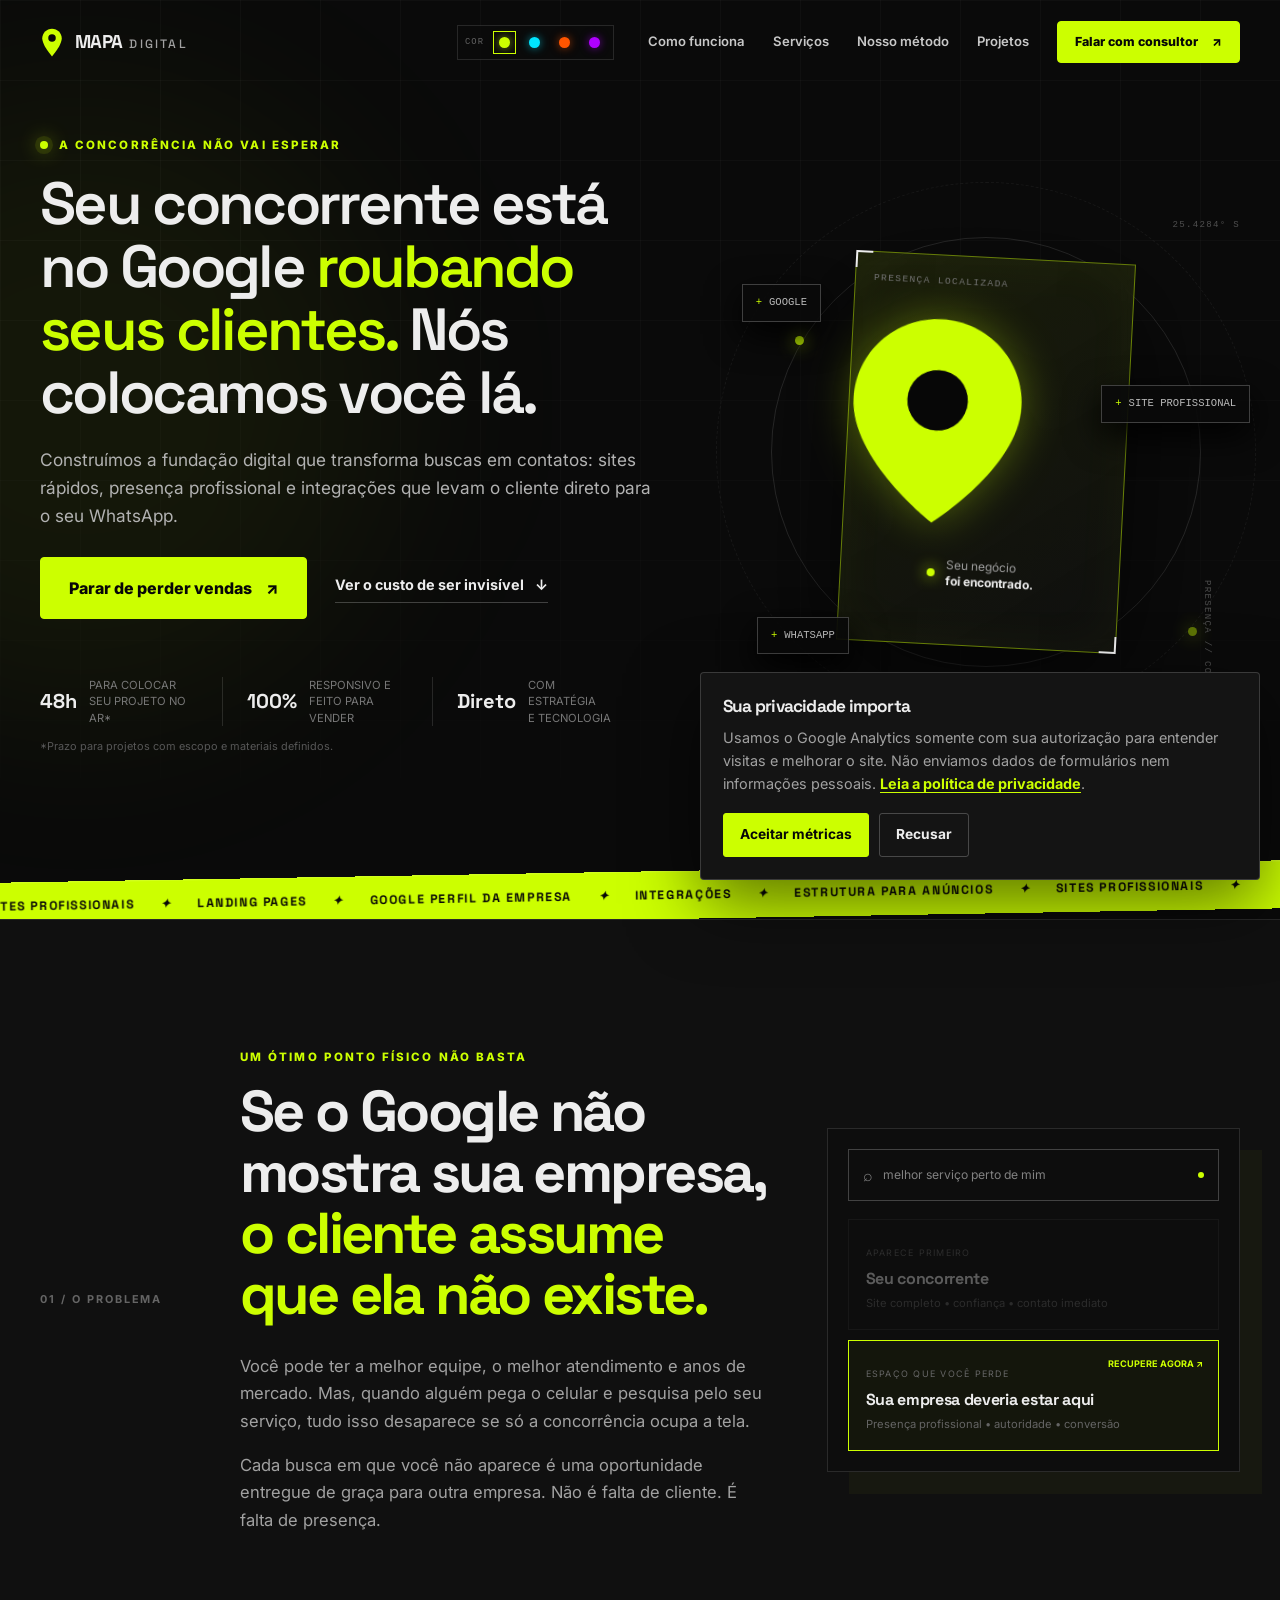
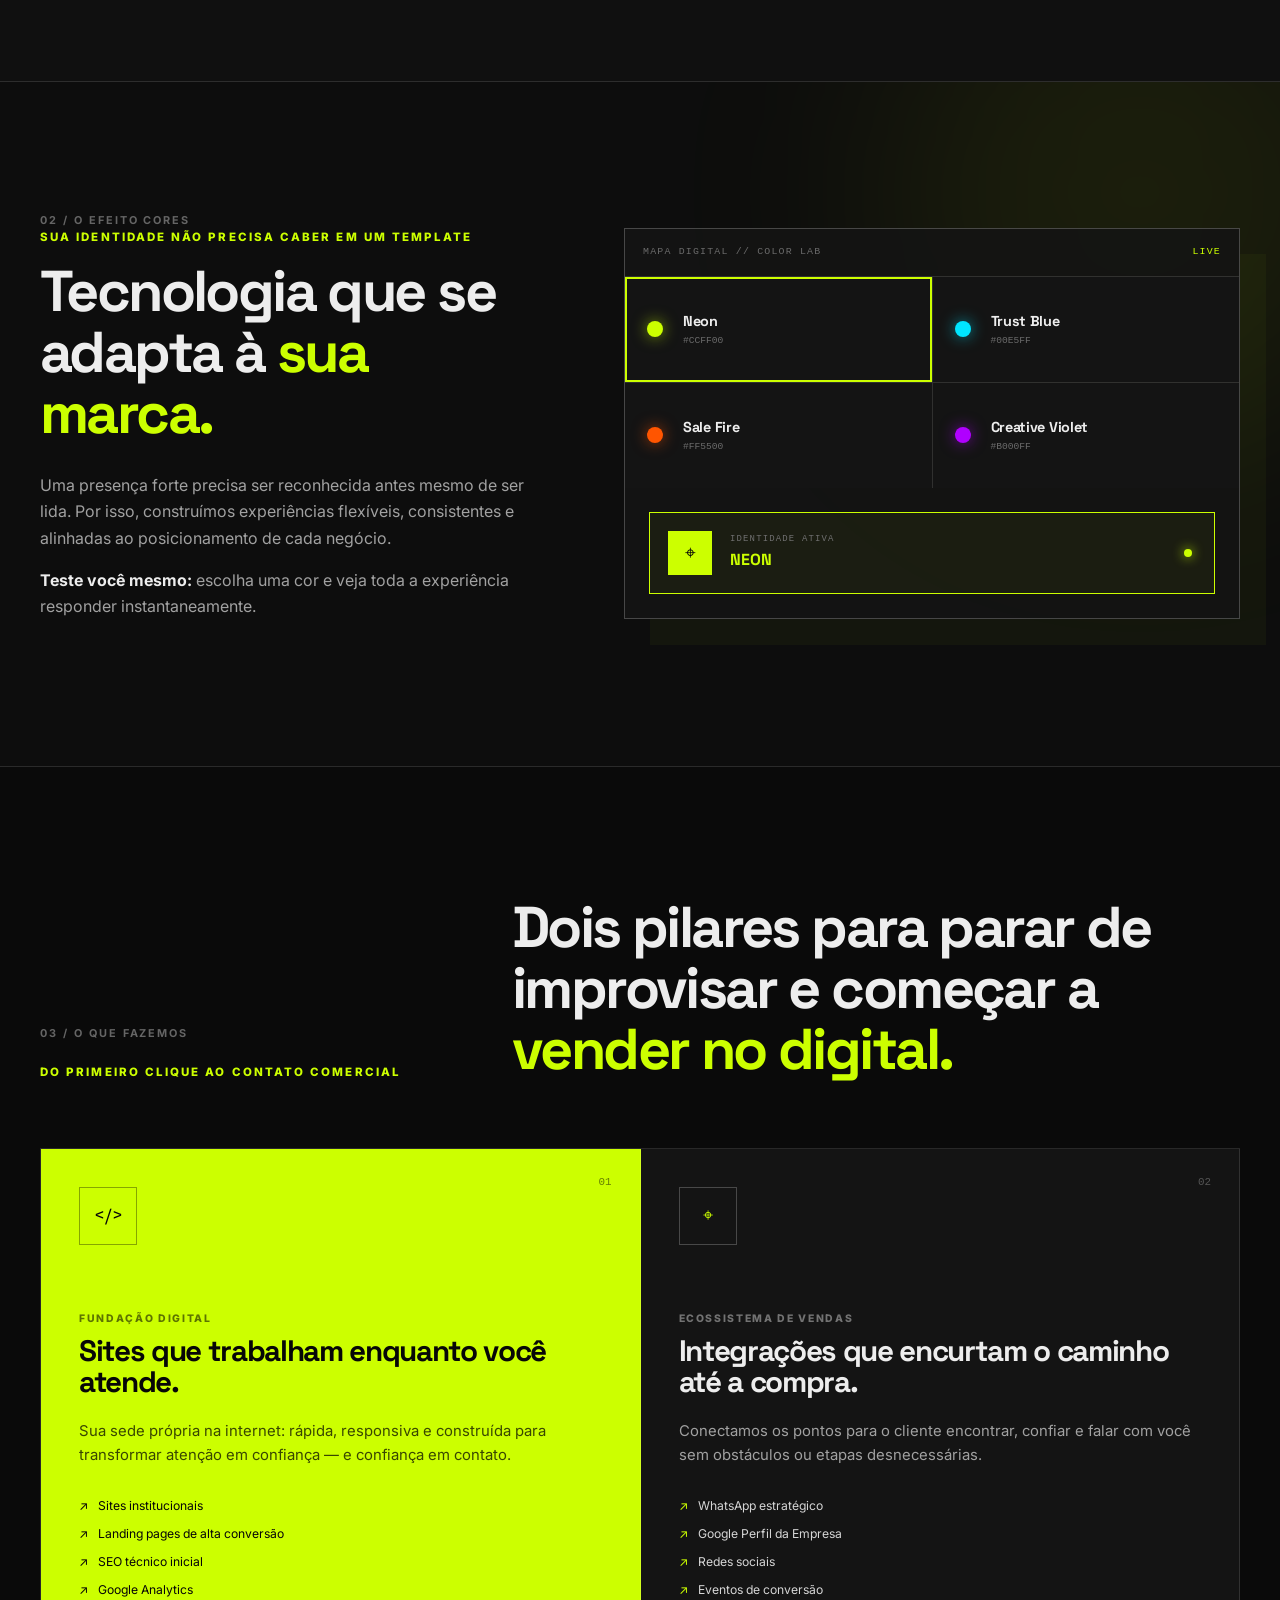
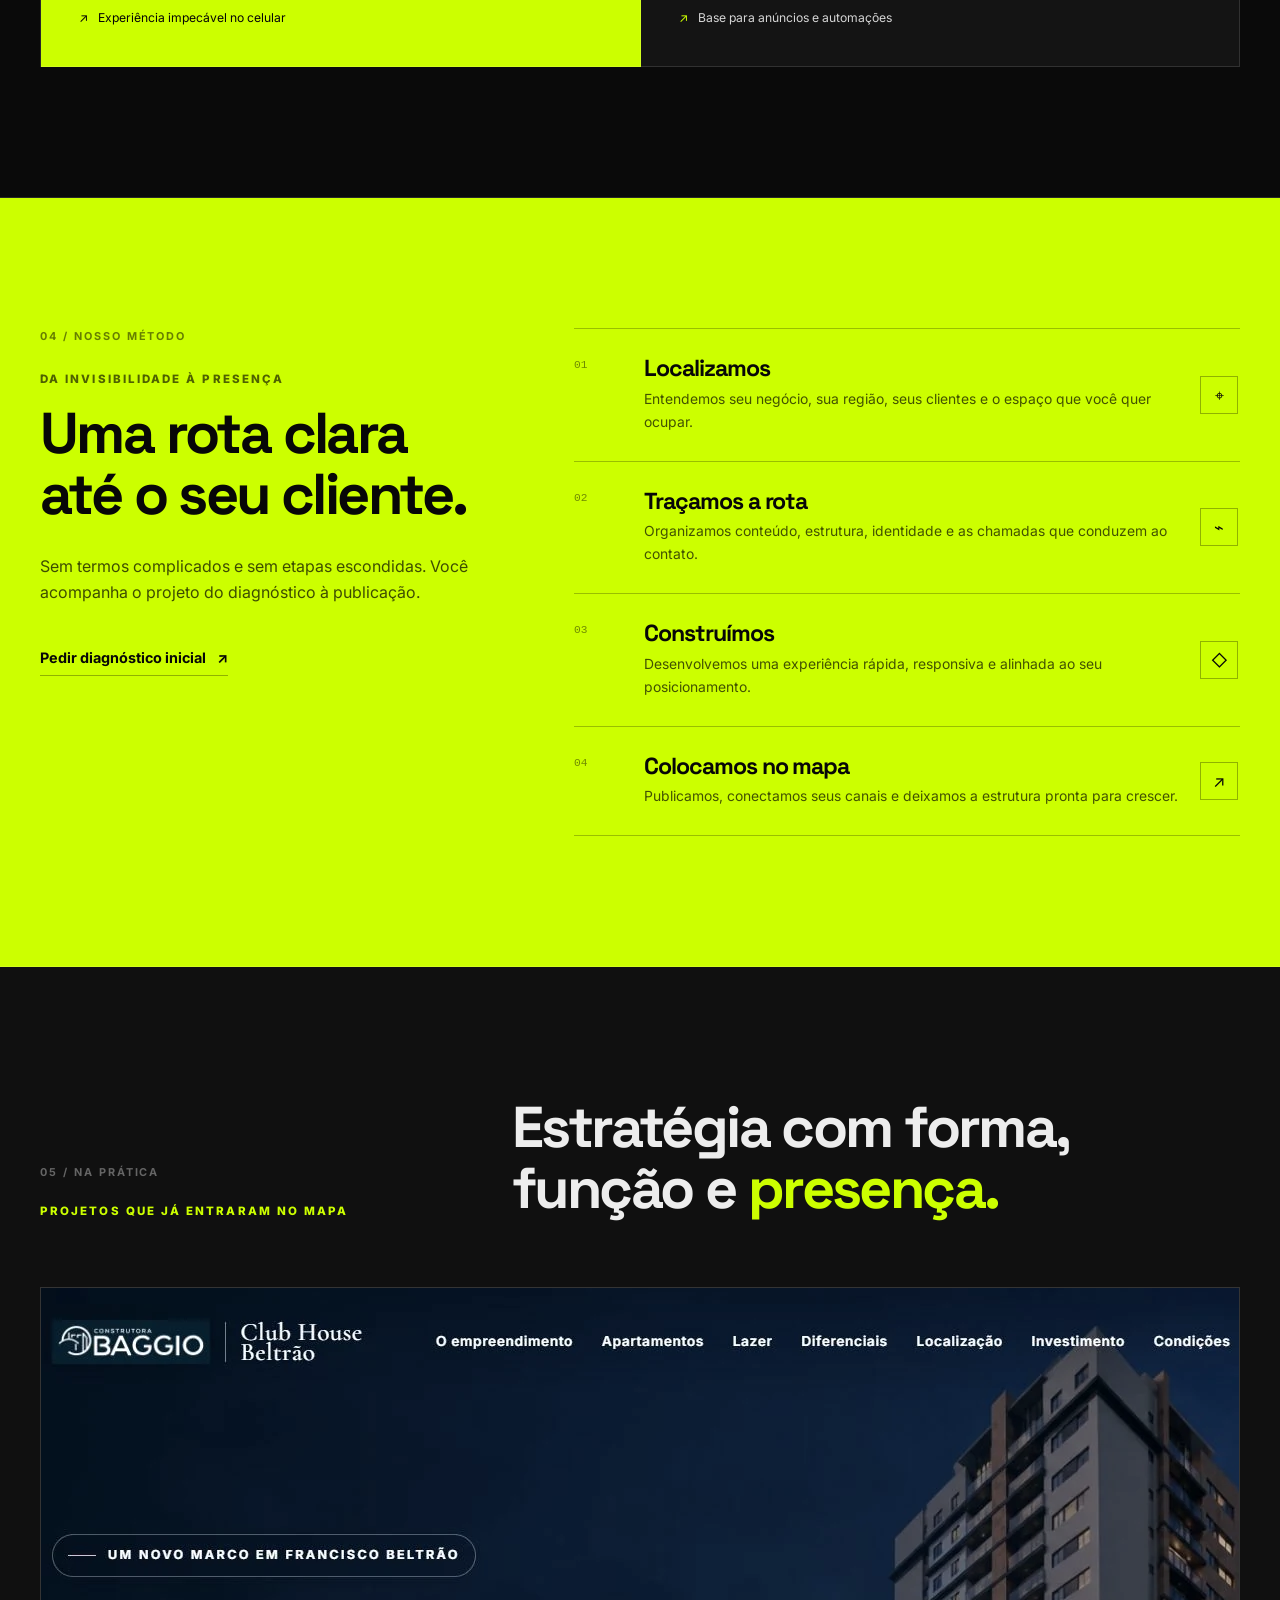
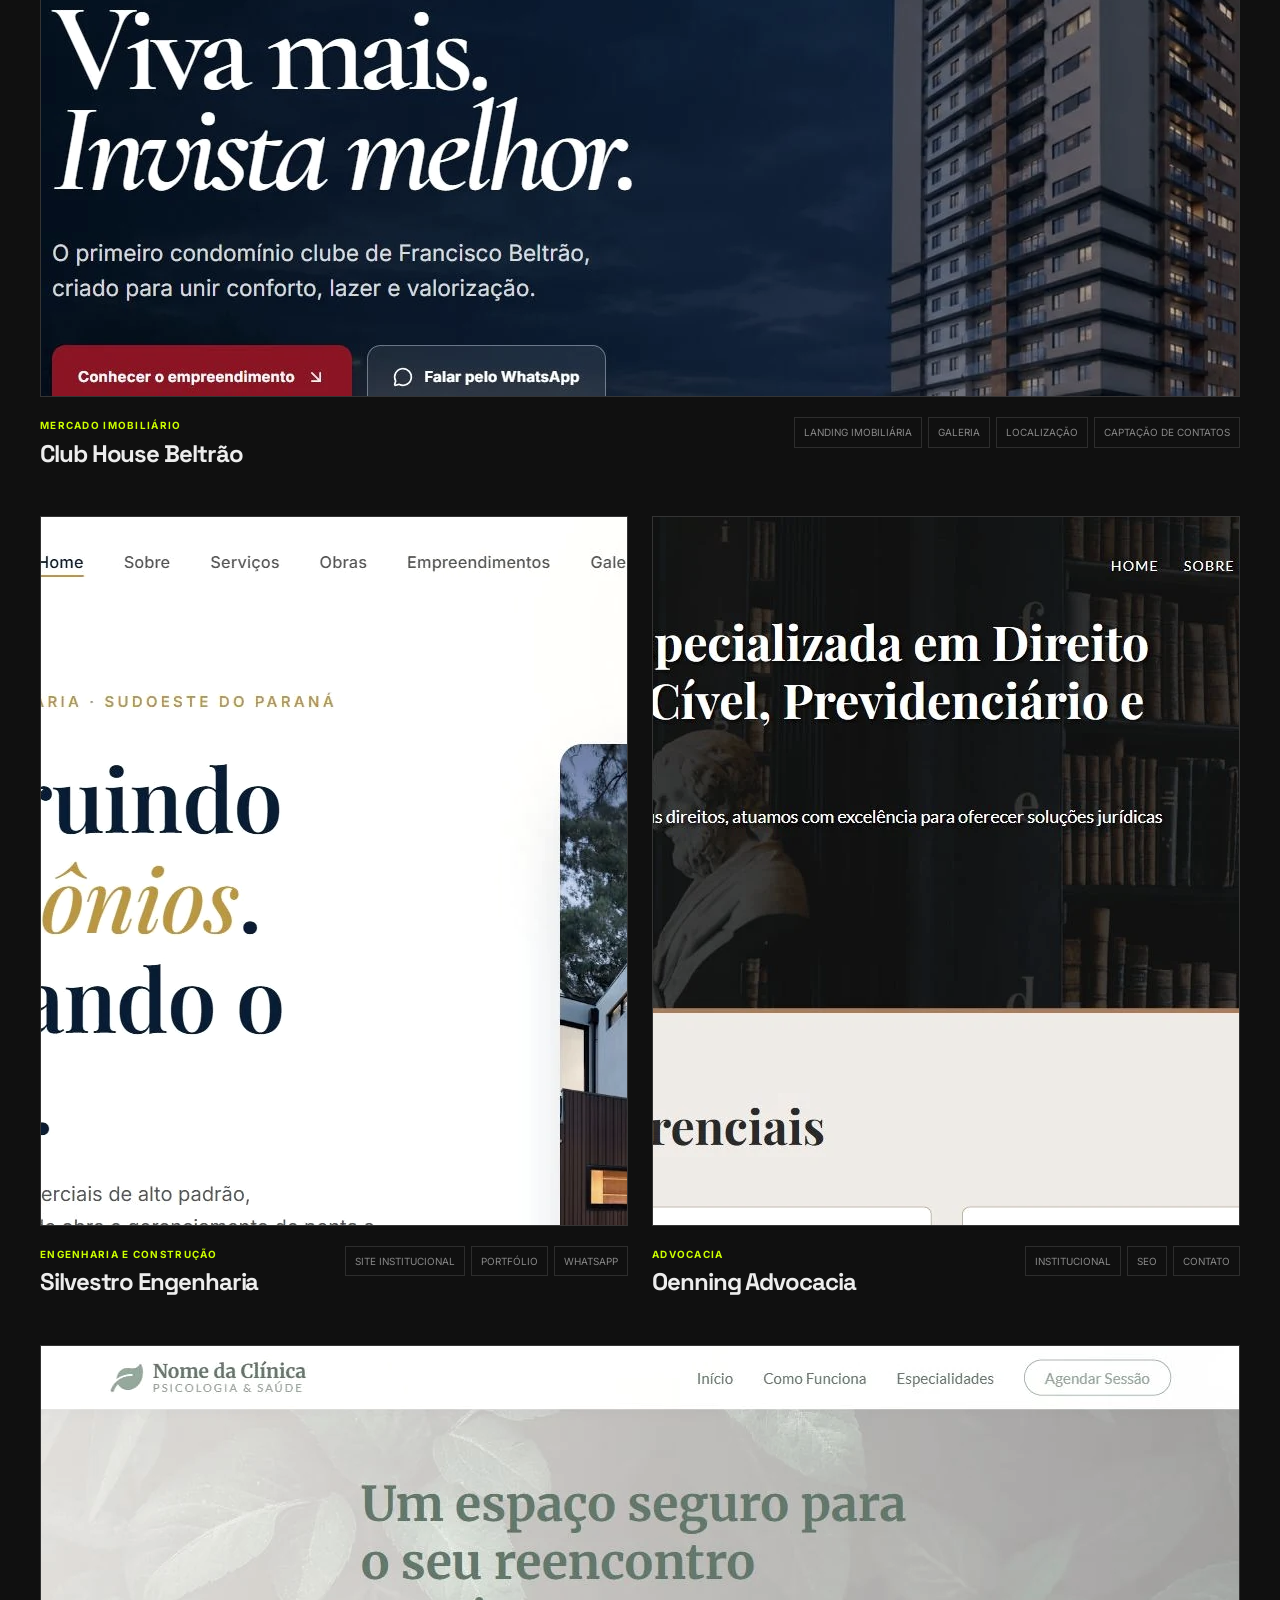
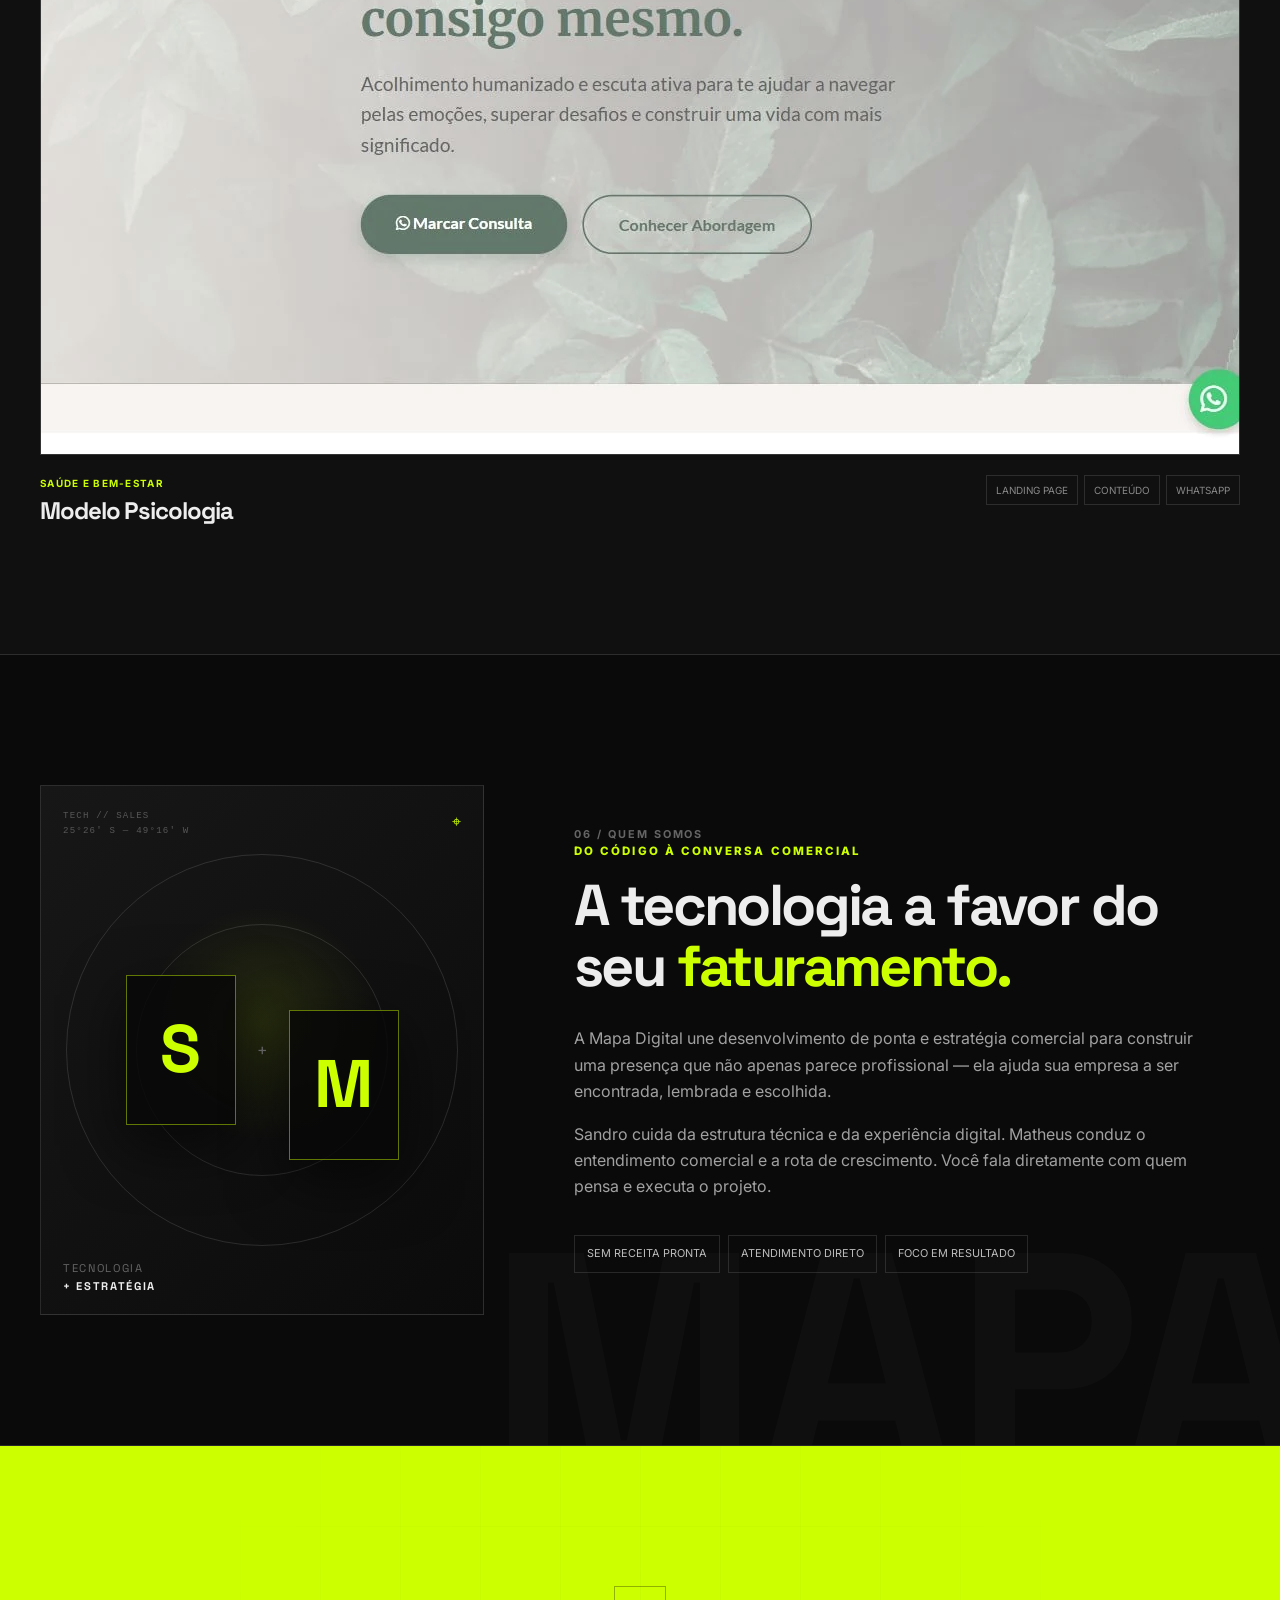
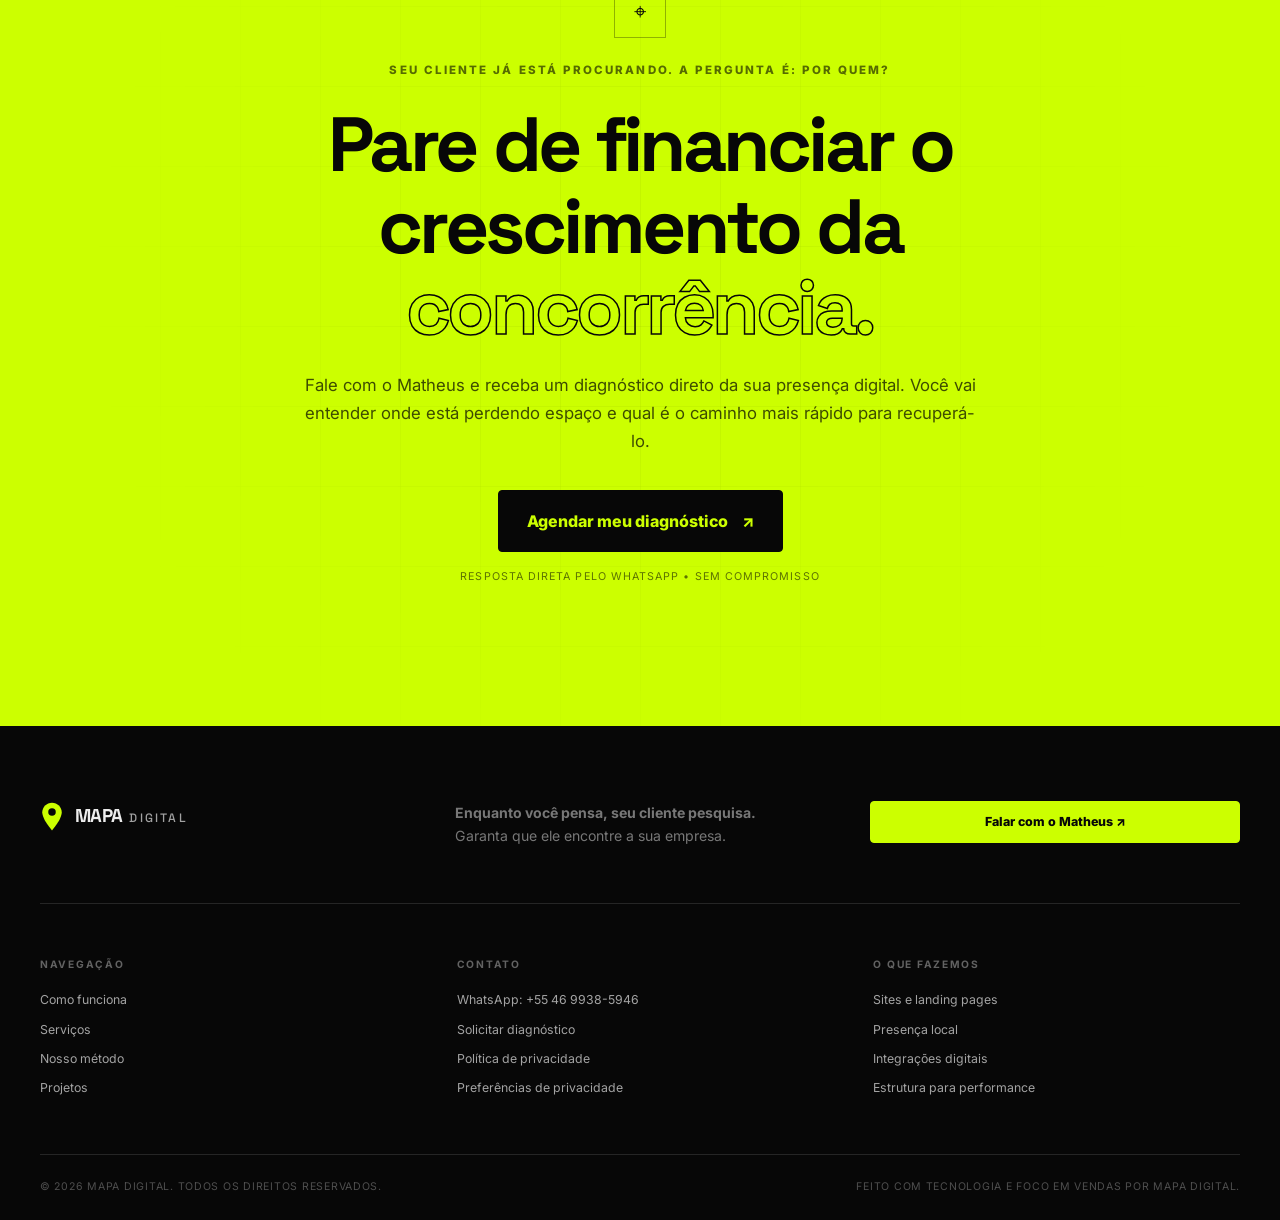
==== index.html @ 1e948af4 "Reforça conversão e adiciona quatro temas" ====
<!doctype html>
<html lang="pt-BR">
<head>
  <meta charset="utf-8">
  <meta name="viewport" content="width=device-width, initial-scale=1">
  <title>Mapa Digital | Seu negócio encontrado, lembrado e escolhido</title>
  <meta name="description" content="A Mapa Digital cria sites, landing pages e estruturas digitais para negócios locais serem encontrados, transmitirem confiança e venderem todos os dias.">
  <meta name="author" content="Mapa Digital">
  <meta name="theme-color" content="#0a0a0a">
  <meta name="robots" content="index, follow">
  <link rel="canonical" href="https://dev-sandro.github.io/landing-page-vendas/">

  <meta property="og:type" content="website">
  <meta property="og:locale" content="pt_BR">
  <meta property="og:site_name" content="Mapa Digital">
  <meta property="og:title" content="Mapa Digital | Colocamos o seu negócio no mapa">
  <meta property="og:description" content="Presença digital profissional para sua empresa ser encontrada e vender todos os dias.">
  <meta property="og:url" content="https://dev-sandro.github.io/landing-page-vendas/">
  <meta property="og:image" content="https://dev-sandro.github.io/landing-page-vendas/assets/images/og-mapa-digital.png">
  <meta property="og:image:width" content="1200">
  <meta property="og:image:height" content="630">
  <meta property="og:image:alt" content="Mapa Digital — seu negócio encontrado, lembrado e escolhido">
  <meta name="twitter:card" content="summary_large_image">
  <meta name="twitter:title" content="Mapa Digital | Colocamos o seu negócio no mapa">
  <meta name="twitter:description" content="Sites, presença digital e estruturas prontas para crescer.">
  <meta name="twitter:image" content="https://dev-sandro.github.io/landing-page-vendas/assets/images/og-mapa-digital.png">

  <link rel="icon" href="assets/images/mapa-digital-pin.svg" type="image/svg+xml">
  <link rel="manifest" href="site.webmanifest">
  <link rel="preconnect" href="https://fonts.googleapis.com">
  <link rel="preconnect" href="https://fonts.gstatic.com" crossorigin>
  <link href="https://fonts.googleapis.com/css2?family=Inter:wght@400;500;600;700&family=Space+Grotesk:wght@500;600;700&display=swap" rel="stylesheet">
  <link rel="stylesheet" href="style.css">

  <script type="application/ld+json">
  {
    "@context": "https://schema.org",
    "@type": "ProfessionalService",
    "@id": "https://dev-sandro.github.io/landing-page-vendas/#service",
    "name": "Mapa Digital",
    "description": "Sites, landing pages e presença digital para negócios locais.",
    "url": "https://dev-sandro.github.io/landing-page-vendas/",
    "telephone": "+55 46 9938-5946",
    "areaServed": { "@type": "Country", "name": "Brasil" },
    "serviceType": [
      "Criação de sites e landing pages",
      "Presença digital para negócios locais",
      "Integração com WhatsApp e Google Perfil da Empresa",
      "Estrutura para anúncios e automações"
    ]
  }
  </script>
</head>
<body>
  <a class="skip-link" href="#conteudo">Pular para o conteúdo</a>

  <header class="site-header" data-header>
    <div class="container header-inner">
      <a class="brand" href="#inicio" aria-label="Mapa Digital, início">
        <svg class="brand-pin" viewBox="0 0 32 40" aria-hidden="true">
          <path d="M16 1.5C8.82 1.5 3 7.24 3 14.34 3 23.9 16 38.5 16 38.5S29 23.9 29 14.34C29 7.24 23.18 1.5 16 1.5Z"/>
          <circle cx="16" cy="14" r="5"/>
        </svg>
        <span class="brand-word"><strong>MAPA</strong><span>DIGITAL</span></span>
      </a>

      <div class="theme-switcher" role="group" aria-label="Escolha a cor do site">
        <button type="button" class="theme-choice theme-choice-neon" data-theme-choice="neon" aria-label="Usar tema Neon" aria-pressed="true"><span></span></button>
        <button type="button" class="theme-choice theme-choice-blue" data-theme-choice="blue" aria-label="Usar tema Trust Blue" aria-pressed="false"><span></span></button>
        <button type="button" class="theme-choice theme-choice-fire" data-theme-choice="fire" aria-label="Usar tema Sale Fire" aria-pressed="false"><span></span></button>
        <button type="button" class="theme-choice theme-choice-violet" data-theme-choice="violet" aria-label="Usar tema Creative Violet" aria-pressed="false"><span></span></button>
      </div>

      <button class="menu-toggle" type="button" aria-expanded="false" aria-controls="menu-principal" aria-label="Abrir menu" data-menu-toggle>
        <span></span><span></span><span></span>
      </button>

      <nav class="main-nav" id="menu-principal" aria-label="Navegação principal" data-menu>
        <a href="#como-funciona">Como funciona</a>
        <a href="#servicos">Serviços</a>
        <a href="#metodo">Nosso método</a>
        <a href="#projetos">Projetos</a>
        <a class="button button-small" href="https://wa.me/554699385946?text=Ol%C3%A1%2C%20Matheus%21%20Quero%20entender%20como%20colocar%20minha%20empresa%20no%20Mapa%20Digital." target="_blank" rel="noopener noreferrer">Falar com consultor <span aria-hidden="true">↗</span></a>
      </nav>
    </div>
  </header>

  <main id="conteudo">
    <section class="hero" id="inicio">
      <div class="hero-grid-lines" aria-hidden="true"></div>
      <div class="container hero-inner">
        <div class="hero-copy reveal is-visible">
          <p class="eyebrow"><span class="live-dot" aria-hidden="true"></span> A concorrência não vai esperar</p>
          <h1>Seu concorrente está no Google <em>roubando seus clientes.</em> Nós colocamos você lá.</h1>
          <p class="hero-lead">Construímos a fundação digital que transforma buscas em contatos: sites rápidos, presença profissional e integrações que levam o cliente direto para o seu WhatsApp.</p>
          <div class="hero-actions">
            <a class="button button-large" href="https://wa.me/554699385946?text=Ol%C3%A1%2C%20Matheus%21%20Estou%20perdendo%20espa%C3%A7o%20no%20digital%20e%20quero%20agendar%20um%20diagn%C3%B3stico%20da%20minha%20empresa." target="_blank" rel="noopener noreferrer">Parar de perder vendas <span aria-hidden="true">↗</span></a>
            <a class="text-link" href="#como-funciona">Ver o custo de ser invisível <span aria-hidden="true">↓</span></a>
          </div>
          <ul class="hero-proof" aria-label="Diferenciais da Mapa Digital">
            <li><strong>48h</strong><span>para colocar<br>seu projeto no ar*</span></li>
            <li><strong>100%</strong><span>responsivo e<br>feito para vender</span></li>
            <li><strong>Direto</strong><span>com estratégia<br>e tecnologia</span></li>
          </ul>
          <p class="hero-disclaimer">*Prazo para projetos com escopo e materiais definidos.</p>
        </div>

        <div class="hero-visual reveal is-visible" aria-label="Representação da presença digital de uma empresa">
          <div class="map-orbit map-orbit-one" aria-hidden="true"></div>
          <div class="map-orbit map-orbit-two" aria-hidden="true"></div>
          <div class="map-pin-card">
            <span class="card-kicker">Presença localizada</span>
            <svg viewBox="0 0 180 220" aria-hidden="true">
              <path d="M90 6C42.5 6 4 44 4 90.9 4 154 90 214 90 214s86-60 86-123.1C176 44 137.5 6 90 6Z"/>
              <circle cx="90" cy="89" r="31"/>
            </svg>
            <div class="pin-status"><i aria-hidden="true"></i><span>Seu negócio<br><strong>foi encontrado.</strong></span></div>
          </div>
          <span class="floating-label label-google">Google</span>
          <span class="floating-label label-site">Site profissional</span>
          <span class="floating-label label-whatsapp">WhatsApp</span>
          <span class="coordinate coordinate-top">25.4284° S</span>
          <span class="coordinate coordinate-bottom">PRESENÇA // CONVERSÃO</span>
        </div>
      </div>
      <div class="hero-marquee" aria-label="Serviços oferecidos">
        <div><span>Sites profissionais</span><i>✦</i><span>Landing pages</span><i>✦</i><span>Google Perfil da Empresa</span><i>✦</i><span>Integrações</span><i>✦</i><span>Estrutura para anúncios</span><i>✦</i><span>Sites profissionais</span><i>✦</i></div>
      </div>
    </section>

    <section class="section problem" id="como-funciona">
      <div class="container problem-grid">
        <div class="section-number reveal">01 / O PROBLEMA</div>
        <div class="problem-copy reveal">
          <p class="section-kicker">Um ótimo ponto físico não basta</p>
          <h2>Se o Google não mostra sua empresa, <em>o cliente assume que ela não existe.</em></h2>
          <p>Você pode ter a melhor equipe, o melhor atendimento e anos de mercado. Mas, quando alguém pega o celular e pesquisa pelo seu serviço, tudo isso desaparece se só a concorrência ocupa a tela.</p>
          <p>Cada busca em que você não aparece é uma oportunidade entregue de graça para outra empresa. Não é falta de cliente. É falta de presença.</p>
        </div>
        <div class="search-demo reveal" aria-label="Exemplo de busca local">
          <div class="search-bar"><span aria-hidden="true">⌕</span><p>melhor serviço perto de mim</p><i aria-hidden="true"></i></div>
          <div class="search-results">
            <article class="result-muted"><span>APARECE PRIMEIRO</span><h3>Seu concorrente</h3><p>Site completo • confiança • contato imediato</p></article>
            <article class="result-focus"><span>ESPAÇO QUE VOCÊ PERDE</span><h3>Sua empresa deveria estar aqui</h3><p>Presença profissional • autoridade • conversão</p><b>Recupere agora ↗</b></article>
          </div>
        </div>
      </div>
    </section>

    <section class="section theme-proof" id="cores">
      <div class="container theme-proof-grid">
        <div class="theme-proof-copy reveal">
          <span class="section-number">02 / O EFEITO CORES</span>
          <p class="section-kicker">Sua identidade não precisa caber em um template</p>
          <h2>Tecnologia que se adapta à <em>sua marca.</em></h2>
          <p>Uma presença forte precisa ser reconhecida antes mesmo de ser lida. Por isso, construímos experiências flexíveis, consistentes e alinhadas ao posicionamento de cada negócio.</p>
          <p><strong>Teste você mesmo:</strong> escolha uma cor e veja toda a experiência responder instantaneamente.</p>
        </div>
        <div class="theme-lab reveal">
          <div class="theme-lab-head"><span>MAPA DIGITAL // COLOR LAB</span><i>LIVE</i></div>
          <div class="theme-lab-switcher" role="group" aria-label="Teste as cores da Mapa Digital">
            <button type="button" class="theme-lab-choice theme-choice-neon" data-theme-choice="neon" aria-pressed="true"><span></span><strong>Neon</strong><small>#CCFF00</small></button>
            <button type="button" class="theme-lab-choice theme-choice-blue" data-theme-choice="blue" aria-pressed="false"><span></span><strong>Trust Blue</strong><small>#00E5FF</small></button>
            <button type="button" class="theme-lab-choice theme-choice-fire" data-theme-choice="fire" aria-pressed="false"><span></span><strong>Sale Fire</strong><small>#FF5500</small></button>
            <button type="button" class="theme-lab-choice theme-choice-violet" data-theme-choice="violet" aria-pressed="false"><span></span><strong>Creative Violet</strong><small>#B000FF</small></button>
          </div>
          <div class="theme-lab-result"><span aria-hidden="true">⌖</span><div><small>IDENTIDADE ATIVA</small><strong data-theme-name>NEON</strong></div><i aria-hidden="true"></i></div>
        </div>
      </div>
    </section>

    <section class="section services" id="servicos">
      <div class="container">
        <header class="section-heading reveal">
          <div><span class="section-number">03 / O QUE FAZEMOS</span><p class="section-kicker">Do primeiro clique ao contato comercial</p></div>
          <h2>Dois pilares para parar de improvisar e começar a <em>vender no digital.</em></h2>
        </header>

        <div class="service-grid">
          <article class="service-card service-featured reveal">
            <span class="service-index">01</span>
            <div class="service-icon" aria-hidden="true">&lt;/&gt;</div>
            <p class="service-label">Fundação digital</p>
            <h3>Sites que trabalham enquanto você atende.</h3>
            <p>Sua sede própria na internet: rápida, responsiva e construída para transformar atenção em confiança — e confiança em contato.</p>
            <ul><li>Sites institucionais</li><li>Landing pages de alta conversão</li><li>SEO técnico inicial</li><li>Google Analytics</li><li>Experiência impecável no celular</li></ul>
          </article>

          <article class="service-card reveal">
            <span class="service-index">02</span>
            <div class="service-icon" aria-hidden="true">⌖</div>
            <p class="service-label">Ecossistema de vendas</p>
            <h3>Integrações que encurtam o caminho até a compra.</h3>
            <p>Conectamos os pontos para o cliente encontrar, confiar e falar com você sem obstáculos ou etapas desnecessárias.</p>
            <ul><li>WhatsApp estratégico</li><li>Google Perfil da Empresa</li><li>Redes sociais</li><li>Eventos de conversão</li><li>Base para anúncios e automações</li></ul>
          </article>
        </div>
      </div>
    </section>

    <section class="section method" id="metodo">
      <div class="container method-grid">
        <div class="method-intro reveal">
          <span class="section-number">04 / NOSSO MÉTODO</span>
          <p class="section-kicker">Da invisibilidade à presença</p>
          <h2>Uma rota clara até o seu cliente.</h2>
          <p>Sem termos complicados e sem etapas escondidas. Você acompanha o projeto do diagnóstico à publicação.</p>
          <a class="text-link" href="https://wa.me/554699385946?text=Ol%C3%A1%2C%20Matheus%21%20Quero%20um%20diagn%C3%B3stico%20da%20presen%C3%A7a%20digital%20da%20minha%20empresa." target="_blank" rel="noopener noreferrer">Pedir diagnóstico inicial <span aria-hidden="true">↗</span></a>
        </div>
        <ol class="method-list">
          <li class="reveal"><span>01</span><div><h3>Localizamos</h3><p>Entendemos seu negócio, sua região, seus clientes e o espaço que você quer ocupar.</p></div><i aria-hidden="true">⌖</i></li>
          <li class="reveal"><span>02</span><div><h3>Traçamos a rota</h3><p>Organizamos conteúdo, estrutura, identidade e as chamadas que conduzem ao contato.</p></div><i aria-hidden="true">⌁</i></li>
          <li class="reveal"><span>03</span><div><h3>Construímos</h3><p>Desenvolvemos uma experiência rápida, responsiva e alinhada ao seu posicionamento.</p></div><i aria-hidden="true">◇</i></li>
          <li class="reveal"><span>04</span><div><h3>Colocamos no mapa</h3><p>Publicamos, conectamos seus canais e deixamos a estrutura pronta para crescer.</p></div><i aria-hidden="true">↗</i></li>
        </ol>
      </div>
    </section>

    <section class="section portfolio" id="projetos">
      <div class="container">
        <header class="section-heading portfolio-heading reveal">
          <div><span class="section-number">05 / NA PRÁTICA</span><p class="section-kicker">Projetos que já entraram no mapa</p></div>
          <h2>Estratégia com forma, função e <em>presença.</em></h2>
        </header>

        <div class="portfolio-grid">
          <article class="project-card project-card-wide reveal">
            <a class="project-image" href="https://club-house-beltr-o.pages.dev/#inicio" target="_blank" rel="noopener noreferrer" aria-label="Abrir projeto Club House Beltrão">
              <img src="assets/images/club-house-beltrao.webp" width="1265" height="708" alt="Landing page do empreendimento imobiliário Club House Beltrão" loading="lazy">
              <span>Ver projeto ↗</span>
            </a>
            <div class="project-copy"><div><p>Mercado imobiliário</p><h3>Club House Beltrão</h3></div><ul><li>Landing imobiliária</li><li>Galeria</li><li>Localização</li><li>Captação de contatos</li></ul></div>
          </article>

          <article class="project-card reveal">
            <a class="project-image" href="https://silvestro-engenharia.pages.dev/" target="_blank" rel="noopener noreferrer" aria-label="Abrir projeto Silvestro Engenharia">
              <img src="assets/images/silvestro-engenharia.webp" width="1265" height="708" alt="Site institucional da Silvestro Engenharia" loading="lazy">
              <span>Ver projeto ↗</span>
            </a>
            <div class="project-copy"><div><p>Engenharia e construção</p><h3>Silvestro Engenharia</h3></div><ul><li>Site institucional</li><li>Portfólio</li><li>WhatsApp</li></ul></div>
          </article>

          <article class="project-card reveal">
            <a class="project-image" href="https://oenningadvocacia.adv.br/" target="_blank" rel="noopener noreferrer" aria-label="Abrir projeto Oenning Advocacia">
              <img src="assets/images/oenning-advocacia.webp" width="1265" height="708" alt="Site institucional da Oenning Advocacia" loading="lazy">
              <span>Ver projeto ↗</span>
            </a>
            <div class="project-copy"><div><p>Advocacia</p><h3>Oenning Advocacia</h3></div><ul><li>Institucional</li><li>SEO</li><li>Contato</li></ul></div>
          </article>

          <article class="project-card project-card-wide reveal">
            <a class="project-image" href="https://dev-sandro.github.io/modelo-psi/" target="_blank" rel="noopener noreferrer" aria-label="Abrir modelo de site para psicologia">
              <img src="assets/images/modelo-psi.webp" width="1265" height="708" alt="Modelo de site para profissionais de psicologia" loading="lazy">
              <span>Ver projeto ↗</span>
            </a>
            <div class="project-copy"><div><p>Saúde e bem-estar</p><h3>Modelo Psicologia</h3></div><ul><li>Landing page</li><li>Conteúdo</li><li>WhatsApp</li></ul></div>
          </article>
        </div>
      </div>
    </section>

    <section class="section authority" id="sobre">
      <div class="container authority-grid">
        <div class="authority-visual reveal" aria-label="Sandro e Matheus, equipe Mapa Digital">
          <div class="authority-coordinates">TECH // SALES<br>25°26' S — 49°16' W</div>
          <div class="team-monograms"><span>S</span><i aria-hidden="true">+</i><span>M</span></div>
          <div class="authority-pin" aria-hidden="true">⌖</div>
          <p>TECNOLOGIA<br><strong>+ ESTRATÉGIA</strong></p>
        </div>
        <div class="authority-copy reveal">
          <span class="section-number">06 / QUEM SOMOS</span>
          <p class="section-kicker">Do código à conversa comercial</p>
          <h2>A tecnologia a favor do seu <em>faturamento.</em></h2>
          <p>A Mapa Digital une desenvolvimento de ponta e estratégia comercial para construir uma presença que não apenas parece profissional — ela ajuda sua empresa a ser encontrada, lembrada e escolhida.</p>
          <p>Sandro cuida da estrutura técnica e da experiência digital. Matheus conduz o entendimento comercial e a rota de crescimento. Você fala diretamente com quem pensa e executa o projeto.</p>
          <div class="authority-values"><span>Sem receita pronta</span><span>Atendimento direto</span><span>Foco em resultado</span></div>
        </div>
      </div>
    </section>

    <section class="final-cta" id="contato">
      <div class="final-cta-grid" aria-hidden="true"></div>
      <div class="container final-cta-inner reveal">
        <span class="cta-pin" aria-hidden="true">⌖</span>
        <p class="section-kicker">Seu cliente já está procurando. A pergunta é: por quem?</p>
        <h2>Pare de financiar o crescimento da <em>concorrência.</em></h2>
        <p>Fale com o Matheus e receba um diagnóstico direto da sua presença digital. Você vai entender onde está perdendo espaço e qual é o caminho mais rápido para recuperá-lo.</p>
        <a class="button button-dark button-large" href="https://wa.me/554699385946?text=Ol%C3%A1%2C%20Matheus%21%20Quero%20um%20diagn%C3%B3stico%20direto%20da%20presen%C3%A7a%20digital%20da%20minha%20empresa." target="_blank" rel="noopener noreferrer">Agendar meu diagnóstico <span aria-hidden="true">↗</span></a>
        <small>Resposta direta pelo WhatsApp • Sem compromisso</small>
      </div>
    </section>
  </main>

  <footer class="site-footer">
    <div class="container footer-top">
      <a class="brand brand-footer" href="#inicio" aria-label="Mapa Digital, início">
        <svg class="brand-pin" viewBox="0 0 32 40" aria-hidden="true"><path d="M16 1.5C8.82 1.5 3 7.24 3 14.34 3 23.9 16 38.5 16 38.5S29 23.9 29 14.34C29 7.24 23.18 1.5 16 1.5Z"/><circle cx="16" cy="14" r="5"/></svg>
        <span class="brand-word"><strong>MAPA</strong><span>DIGITAL</span></span>
      </a>
      <p><strong>Enquanto você pensa, seu cliente pesquisa.</strong><br>Garanta que ele encontre a sua empresa.</p>
      <a class="button button-small" href="https://wa.me/554699385946?text=Ol%C3%A1%2C%20Matheus%21%20Quero%20parar%20de%20perder%20clientes%20no%20digital." target="_blank" rel="noopener noreferrer">Falar com o Matheus ↗</a>
    </div>
    <div class="container footer-links">
      <div><h2>Navegação</h2><a href="#como-funciona">Como funciona</a><a href="#servicos">Serviços</a><a href="#metodo">Nosso método</a><a href="#projetos">Projetos</a></div>
      <div><h2>Contato</h2><a href="https://wa.me/554699385946" target="_blank" rel="noopener noreferrer">WhatsApp: +55 46 9938-5946</a><a href="#contato">Solicitar diagnóstico</a><a href="privacy.html">Política de privacidade</a><button class="footer-link-button" type="button" data-open-privacy-settings>Preferências de privacidade</button></div>
      <div><h2>O que fazemos</h2><span>Sites e landing pages</span><span>Presença local</span><span>Integrações digitais</span><span>Estrutura para performance</span></div>
    </div>
    <div class="container footer-bottom"><p>© <span data-year>2026</span> Mapa Digital. Todos os direitos reservados.</p><p>Feito com tecnologia e foco em vendas por Mapa Digital.</p></div>
  </footer>

  <a class="whatsapp-float" href="https://wa.me/554699385946?text=Ol%C3%A1%2C%20Matheus%21%20Quero%20colocar%20minha%20empresa%20no%20Mapa%20Digital." target="_blank" rel="noopener noreferrer" aria-label="Falar com Matheus pelo WhatsApp">
    <span aria-hidden="true">↗</span> Falar no WhatsApp
  </a>

  <script src="analytics.js" data-measurement-id="G-YHQCRPCNF6" defer></script>
  <script src="script.js" defer></script>
</body>
</html>
---- style.css ----
:root {
  --bg: #0a0a0a;
  --bg-soft: #101010;
  --surface: #141414;
  --surface-2: #1a1a1a;
  --line: rgba(255, 255, 255, 0.12);
  --line-strong: rgba(255, 255, 255, 0.22);
  --text: #ededed;
  --muted: #a1a1a1;
  --accent-color: #ccff00;
  --accent-rgb: 204, 255, 0;
  --black: #070707;
  --font-body: "Inter", system-ui, -apple-system, BlinkMacSystemFont, "Segoe UI", sans-serif;
  --font-display: "Space Grotesk", "Inter", sans-serif;
  --container: 1200px;
  --radius: 4px;
  --accent-shadow: 0 0 42px rgba(var(--accent-rgb), 0.2);
}

html[data-theme="blue"] {
  --accent-color: #00e5ff;
  --accent-rgb: 0, 229, 255;
}

html[data-theme="fire"] {
  --accent-color: #ff5500;
  --accent-rgb: 255, 85, 0;
}

html[data-theme="violet"] {
  --accent-color: #b000ff;
  --accent-rgb: 176, 0, 255;
}

* { box-sizing: border-box; }

html { scroll-behavior: smooth; }

body {
  margin: 0;
  min-width: 320px;
  background: var(--bg);
  color: var(--text);
  font-family: var(--font-body);
  font-size: 16px;
  line-height: 1.65;
  -webkit-font-smoothing: antialiased;
}

body::selection { background: var(--accent-color); color: var(--black); }
body.menu-open { overflow: hidden; }

img { display: block; max-width: 100%; }
a { color: inherit; text-decoration: none; }
button, input, textarea { font: inherit; }

h1, h2, h3, p, ul, ol { margin-top: 0; }
h1, h2, h3 { font-family: var(--font-display); line-height: 1.06; letter-spacing: -0.045em; }
h1 em, h2 em { color: var(--accent-color); font-style: normal; }

.container { width: min(calc(100% - 48px), var(--container)); margin-inline: auto; }
.section { position: relative; padding: 130px 0; border-bottom: 1px solid var(--line); }

.skip-link {
  position: fixed;
  top: 12px;
  left: 12px;
  z-index: 1000;
  padding: 12px 18px;
  background: var(--accent-color);
  color: var(--black);
  font-weight: 800;
  transform: translateY(-160%);
}
.skip-link:focus { transform: none; }

.site-header {
  position: fixed;
  inset: 0 0 auto;
  z-index: 100;
  border-bottom: 1px solid transparent;
  transition: background .25s ease, border-color .25s ease;
}
.site-header.scrolled { background: rgba(10, 10, 10, .88); border-color: var(--line); backdrop-filter: blur(18px); }
.header-inner { min-height: 84px; display: flex; align-items: center; justify-content: space-between; gap: 34px; }

.brand { display: inline-flex; align-items: center; gap: 11px; flex-shrink: 0; }
.brand-pin { width: 24px; height: 31px; overflow: visible; }
.brand-pin path { fill: var(--accent-color); }
.brand-pin circle { fill: var(--black); }
.brand-word { display: flex; align-items: baseline; gap: 7px; font-family: var(--font-display); letter-spacing: -.04em; }
.brand-word strong { font-size: 1.16rem; font-weight: 700; }
.brand-word span { color: var(--muted); font-size: .76rem; font-weight: 500; letter-spacing: .18em; }

.theme-switcher { display: inline-flex; align-items: center; gap: 7px; margin-left: auto; padding: 5px 7px; border: 1px solid var(--line); background: rgba(10,10,10,.7); }
.theme-switcher::before { content: "COR"; margin-right: 2px; color: #636363; font-family: monospace; font-size: .55rem; letter-spacing: .12em; }
.theme-choice { display: grid; place-items: center; width: 23px; height: 23px; padding: 0; border: 1px solid transparent; background: transparent; cursor: pointer; }
.theme-choice span { width: 11px; height: 11px; border-radius: 50%; }
.theme-choice-neon { --choice-color: #ccff00; }
.theme-choice-blue { --choice-color: #00e5ff; }
.theme-choice-fire { --choice-color: #ff5500; }
.theme-choice-violet { --choice-color: #b000ff; }
.theme-choice span { background: var(--choice-color); box-shadow: 0 0 10px color-mix(in srgb, var(--choice-color) 60%, transparent); }
.theme-choice[aria-pressed="true"] { border-color: currentColor; color: var(--accent-color); }

.main-nav { display: flex; align-items: center; gap: 28px; }
.main-nav > a:not(.button) { color: #c7c7c7; font-size: .82rem; font-weight: 600; }
.main-nav > a:not(.button):hover { color: var(--accent-color); }

.menu-toggle { display: none; width: 44px; height: 44px; padding: 10px; border: 1px solid var(--line); background: transparent; color: var(--text); cursor: pointer; }
.menu-toggle span { display: block; width: 100%; height: 2px; margin: 5px 0; background: currentColor; transition: transform .2s ease, opacity .2s ease; }
.menu-toggle[aria-expanded="true"] span:nth-child(1) { transform: translateY(7px) rotate(45deg); }
.menu-toggle[aria-expanded="true"] span:nth-child(2) { opacity: 0; }
.menu-toggle[aria-expanded="true"] span:nth-child(3) { transform: translateY(-7px) rotate(-45deg); }

.button {
  display: inline-flex;
  align-items: center;
  justify-content: center;
  gap: 14px;
  min-height: 54px;
  padding: 0 23px;
  border: 1px solid var(--accent-color);
  border-radius: var(--radius);
  background: var(--accent-color);
  color: var(--black);
  font-weight: 800;
  line-height: 1.15;
  cursor: pointer;
  transition: transform .2s ease, box-shadow .2s ease, background .2s ease;
}
.button:hover { transform: translateY(-3px); box-shadow: var(--accent-shadow); filter: brightness(1.08); }
.button:focus-visible, a:focus-visible, button:focus-visible { outline: 3px solid var(--accent-color); outline-offset: 4px; }
.button-small { min-height: 42px; padding-inline: 17px; font-size: .78rem; }
.button-large { min-height: 62px; padding-inline: 28px; }
.button-dark { border-color: var(--black); background: var(--black); color: var(--accent-color); }
.button-dark:hover { background: #1b1b1b; }
.text-link { display: inline-flex; align-items: center; gap: 11px; width: fit-content; border-bottom: 1px solid var(--line-strong); padding-bottom: 5px; color: var(--text); font-size: .9rem; font-weight: 700; }
.text-link:hover { color: var(--accent-color); border-color: var(--accent-color); }

.eyebrow, .section-kicker {
  color: var(--accent-color);
  font-size: .72rem;
  font-weight: 800;
  letter-spacing: .18em;
  line-height: 1.3;
  text-transform: uppercase;
}
.eyebrow { display: flex; align-items: center; gap: 11px; }
.live-dot { width: 8px; height: 8px; border-radius: 50%; background: var(--accent-color); box-shadow: 0 0 0 5px rgba(var(--accent-rgb),.1), 0 0 20px var(--accent-color); }
.section-number { display: block; color: #656565; font-size: .68rem; font-weight: 700; letter-spacing: .18em; text-transform: uppercase; }

.hero { position: relative; min-height: 800px; overflow: hidden; border-bottom: 1px solid var(--line); padding: 138px 0 0; }
.hero::before { content: ""; position: absolute; left: -18%; top: 10%; width: 620px; height: 620px; border-radius: 50%; background: rgba(var(--accent-rgb),.055); filter: blur(100px); }
.hero-grid-lines, .final-cta-grid {
  position: absolute;
  inset: 0;
  opacity: .22;
  background-image: linear-gradient(var(--line) 1px, transparent 1px), linear-gradient(90deg, var(--line) 1px, transparent 1px);
  background-size: 80px 80px;
  mask-image: linear-gradient(to bottom, #000 25%, transparent 95%);
}
.hero-inner { position: relative; z-index: 1; display: grid; grid-template-columns: minmax(0, 1.1fr) minmax(400px, .9fr); align-items: center; gap: 70px; padding-bottom: 105px; }
.hero-copy { position: relative; z-index: 2; }
.hero h1 { max-width: 810px; margin: 19px 0 22px; font-size: clamp(3rem, 4.65vw, 4.8rem); font-weight: 600; }
.hero-lead { max-width: 660px; margin-bottom: 27px; color: #b2b2b2; font-size: clamp(1rem, 1.35vw, 1.15rem); line-height: 1.62; }
.hero-actions { display: flex; align-items: center; flex-wrap: wrap; gap: 28px; }
.hero-proof { display: flex; gap: 0; margin: 58px 0 12px; padding: 0; list-style: none; }
.hero-proof li { display: flex; align-items: center; gap: 12px; min-width: 160px; padding-right: 24px; margin-right: 24px; border-right: 1px solid var(--line); }
.hero-proof li:last-child { border-right: 0; }
.hero-proof strong { font-family: var(--font-display); font-size: 1.25rem; color: var(--text); }
.hero-proof span { color: #777; font-size: .7rem; line-height: 1.45; text-transform: uppercase; }
.hero-disclaimer { color: #575757; font-size: .68rem; }

.hero-visual { position: relative; min-height: 560px; display: grid; place-items: center; }
.map-pin-card { position: relative; z-index: 3; width: 280px; min-height: 390px; border: 1px solid rgba(var(--accent-rgb),.45); background: linear-gradient(145deg, rgba(var(--accent-rgb),.08), rgba(15,15,15,.85)); box-shadow: 0 35px 120px rgba(0,0,0,.7), inset 0 0 55px rgba(var(--accent-rgb),.04); backdrop-filter: blur(7px); transform: rotate(3deg); }
.map-pin-card::before, .map-pin-card::after { content: ""; position: absolute; width: 15px; height: 15px; border-color: var(--accent-color); }
.map-pin-card::before { left: -1px; top: -1px; border-left: 2px solid; border-top: 2px solid; }
.map-pin-card::after { right: -1px; bottom: -1px; border-right: 2px solid; border-bottom: 2px solid; }
.map-pin-card > svg { width: 176px; margin: 58px auto 20px; filter: drop-shadow(0 0 22px rgba(var(--accent-rgb),.32)); }
.map-pin-card > svg path { fill: var(--accent-color); }
.map-pin-card > svg circle { fill: var(--black); }
.card-kicker { position: absolute; top: 18px; left: 18px; color: #737373; font-family: monospace; font-size: .6rem; letter-spacing: .14em; text-transform: uppercase; }
.pin-status { display: flex; align-items: center; gap: 11px; width: fit-content; margin: 0 auto; color: #9c9c9c; font-size: .75rem; line-height: 1.4; }
.pin-status i { width: 8px; height: 8px; border-radius: 50%; background: var(--accent-color); box-shadow: 0 0 15px var(--accent-color); }
.pin-status strong { color: var(--text); }
.map-orbit { position: absolute; border: 1px solid var(--line); border-radius: 50%; }
.map-orbit::after { content: ""; position: absolute; width: 9px; height: 9px; border-radius: 50%; background: var(--accent-color); box-shadow: 0 0 17px var(--accent-color); }
.map-orbit-one { width: 430px; height: 430px; animation: orbit 17s linear infinite; }
.map-orbit-one::after { left: 23px; top: 98px; }
.map-orbit-two { width: 540px; height: 540px; border-style: dashed; opacity: .45; animation: orbit 30s linear infinite reverse; }
.map-orbit-two::after { right: 58px; bottom: 85px; }
@keyframes orbit { to { transform: rotate(360deg); } }
.floating-label { position: absolute; z-index: 4; border: 1px solid var(--line-strong); background: rgba(10,10,10,.92); padding: 9px 13px; color: #b9b9b9; font-family: monospace; font-size: .66rem; text-transform: uppercase; box-shadow: 0 12px 35px #000; }
.floating-label::before { content: "+"; margin-right: 7px; color: var(--accent-color); }
.label-google { top: 20%; left: 2%; }
.label-site { right: -2%; top: 38%; }
.label-whatsapp { bottom: 14%; left: 5%; }
.coordinate { position: absolute; color: #4f4f4f; font-family: monospace; font-size: .57rem; letter-spacing: .14em; }
.coordinate-top { right: 0; top: 8%; }
.coordinate-bottom { right: 5%; bottom: 2%; writing-mode: vertical-rl; }
.hero-marquee { position: relative; z-index: 4; overflow: hidden; border-top: 1px solid var(--line); background: var(--accent-color); color: var(--black); transform: rotate(-1deg) scale(1.02); }
.hero-marquee div { display: flex; align-items: center; width: max-content; gap: 25px; padding: 13px 0; font-family: var(--font-display); font-size: .75rem; font-weight: 700; letter-spacing: .12em; text-transform: uppercase; }

.problem { background: var(--bg-soft); }
.problem-grid { display: grid; grid-template-columns: 145px minmax(0, .9fr) minmax(380px, .7fr); gap: 55px; align-items: center; }
.problem-copy h2, .section-heading h2, .method h2, .authority h2 { margin: 16px 0 28px; font-size: clamp(2.6rem, 4.5vw, 5rem); }
.problem-copy > p:not(.section-kicker) { max-width: 650px; color: var(--muted); font-size: 1.04rem; }
.search-demo { border: 1px solid var(--line); background: #0d0d0d; padding: 20px; box-shadow: 22px 22px 0 rgba(var(--accent-rgb),.03); }
.search-bar { display: flex; align-items: center; gap: 10px; border: 1px solid var(--line-strong); padding: 12px 14px; color: #818181; }
.search-bar p { flex: 1; margin: 0; font-size: .76rem; }
.search-bar i { width: 6px; height: 6px; border-radius: 50%; background: var(--accent-color); }
.search-results { display: grid; gap: 10px; padding-top: 18px; }
.search-results article { padding: 17px; border: 1px solid var(--line); }
.search-results span { font-size: .56rem; letter-spacing: .14em; color: #666; }
.search-results h3 { margin: 7px 0 6px; font-size: 1rem; letter-spacing: -.02em; }
.search-results p { margin: 0; color: #646464; font-size: .7rem; }
.result-muted { opacity: .35; }
.search-results .result-focus { position: relative; border-color: var(--accent-color); background: rgba(var(--accent-rgb),.04); }
.result-focus b { position: absolute; top: 15px; right: 15px; color: var(--accent-color); font-size: .57rem; text-transform: uppercase; }

.theme-proof { overflow: hidden; background: #0d0d0d; }
.theme-proof::before { content: ""; position: absolute; width: 520px; height: 520px; right: -120px; top: -150px; border-radius: 50%; background: rgba(var(--accent-rgb),.07); filter: blur(110px); transition: background .25s ease; }
.theme-proof-grid { position: relative; display: grid; grid-template-columns: .9fr 1.1fr; gap: 80px; align-items: center; }
.theme-proof-copy h2 { margin: 16px 0 28px; font-size: clamp(2.6rem, 4.5vw, 5rem); }
.theme-proof-copy > p:not(.section-kicker) { max-width: 610px; color: var(--muted); }
.theme-proof-copy strong { color: var(--text); }
.theme-lab { border: 1px solid var(--line-strong); background: rgba(20,20,20,.88); box-shadow: 26px 26px 0 rgba(var(--accent-rgb),.035); }
.theme-lab-head { display: flex; justify-content: space-between; padding: 15px 18px; border-bottom: 1px solid var(--line); color: #6a6a6a; font-family: monospace; font-size: .62rem; letter-spacing: .12em; }
.theme-lab-head i { color: var(--accent-color); font-style: normal; }
.theme-lab-switcher { display: grid; grid-template-columns: repeat(2, 1fr); gap: 1px; background: var(--line); }
.theme-lab-choice { position: relative; display: grid; grid-template-columns: 24px 1fr; grid-template-rows: auto auto; gap: 0 12px; min-height: 105px; padding: 22px; border: 0; background: var(--surface); color: var(--text); text-align: left; cursor: pointer; }
.theme-lab-choice:hover { background: var(--surface-2); }
.theme-lab-choice[aria-pressed="true"] { z-index: 1; box-shadow: inset 0 0 0 2px var(--choice-color); }
.theme-lab-choice > span { grid-row: 1 / 3; align-self: center; width: 16px; height: 16px; border-radius: 50%; background: var(--choice-color); box-shadow: 0 0 15px color-mix(in srgb, var(--choice-color) 60%, transparent); }
.theme-lab-choice strong { align-self: end; font-family: var(--font-display); font-size: .9rem; letter-spacing: -.02em; }
.theme-lab-choice small { color: #6c6c6c; font-family: monospace; font-size: .6rem; }
.theme-lab-result { display: grid; grid-template-columns: 48px 1fr 12px; align-items: center; gap: 14px; margin: 24px; padding: 18px; border: 1px solid var(--accent-color); background: rgba(var(--accent-rgb),.045); }
.theme-lab-result > span { display: grid; place-items: center; width: 44px; height: 44px; background: var(--accent-color); color: var(--black); font-size: 1.2rem; }
.theme-lab-result div { display: grid; }
.theme-lab-result small { color: #6f6f6f; font-family: monospace; font-size: .56rem; letter-spacing: .13em; }
.theme-lab-result strong { color: var(--accent-color); font-family: var(--font-display); font-size: 1rem; }
.theme-lab-result > i { width: 8px; height: 8px; border-radius: 50%; background: var(--accent-color); box-shadow: 0 0 12px var(--accent-color); }

.services { background: var(--bg); }
.section-heading { display: grid; grid-template-columns: .7fr 1.3fr; gap: 80px; align-items: end; margin-bottom: 68px; }
.section-heading h2 { margin: 0; }
.section-heading .section-kicker { margin: 22px 0 0; }
.service-grid { display: grid; grid-template-columns: repeat(2, 1fr); border-top: 1px solid var(--line); border-left: 1px solid var(--line); }
.service-card { position: relative; min-height: 490px; padding: 38px; border-right: 1px solid var(--line); border-bottom: 1px solid var(--line); background: var(--surface); overflow: hidden; }
.service-card::after { content: ""; position: absolute; inset: auto -40% -40% auto; width: 200px; height: 200px; border: 1px solid var(--line); border-radius: 50%; }
.service-card:hover { background: #171717; }
.service-featured { background: var(--accent-color); color: var(--black); }
.service-featured:hover { filter: brightness(1.06); }
.service-index { position: absolute; top: 25px; right: 28px; font-family: monospace; font-size: .68rem; color: #555; }
.service-featured .service-index { color: rgba(0,0,0,.5); }
.service-icon { display: grid; place-items: center; width: 58px; height: 58px; margin-bottom: 65px; border: 1px solid var(--line-strong); font-family: var(--font-display); font-size: 1.1rem; color: var(--accent-color); }
.service-featured .service-icon { border-color: rgba(0,0,0,.35); color: var(--black); }
.service-label { margin-bottom: 9px; color: #737373; font-size: .65rem; font-weight: 800; letter-spacing: .16em; text-transform: uppercase; }
.service-featured .service-label { color: rgba(0,0,0,.55); }
.service-card h3 { margin-bottom: 20px; font-size: 1.85rem; }
.service-card > p:not(.service-label) { color: var(--muted); font-size: .93rem; }
.service-featured > p:not(.service-label) { color: rgba(0,0,0,.72); }
.service-card ul { display: grid; gap: 8px; margin: 28px 0 0; padding: 0; list-style: none; color: #d5d5d5; font-size: .76rem; }
.service-card li::before { content: "↗"; margin-right: 10px; color: var(--accent-color); }
.service-featured ul { color: var(--black); }
.service-featured li::before { color: var(--black); }

.method { background: var(--accent-color); color: var(--black); }
.method-grid { display: grid; grid-template-columns: .8fr 1.2fr; gap: 90px; }
.method .section-number { color: rgba(0,0,0,.5); }
.method .section-kicker { margin-top: 26px; color: rgba(0,0,0,.62); }
.method h2 { color: var(--black); }
.method-intro > p:not(.section-kicker) { max-width: 470px; color: rgba(0,0,0,.7); }
.method .text-link { margin-top: 24px; color: var(--black); border-color: rgba(0,0,0,.3); }
.method-list { margin: 0; padding: 0; border-top: 1px solid rgba(0,0,0,.25); list-style: none; }
.method-list li { display: grid; grid-template-columns: 50px 1fr 40px; gap: 20px; align-items: center; padding: 27px 0; border-bottom: 1px solid rgba(0,0,0,.25); }
.method-list li > span { align-self: start; color: rgba(0,0,0,.45); font-family: monospace; font-size: .7rem; }
.method-list h3 { margin: 0 0 7px; font-size: 1.45rem; }
.method-list p { max-width: 540px; margin: 0; color: rgba(0,0,0,.68); font-size: .87rem; }
.method-list i { display: grid; place-items: center; width: 38px; height: 38px; border: 1px solid rgba(0,0,0,.3); font-style: normal; }

.portfolio { background: var(--bg-soft); }
.portfolio-grid { display: grid; grid-template-columns: repeat(2, 1fr); gap: 50px 24px; }
.project-card-wide { grid-column: 1 / -1; }
.project-image { position: relative; display: block; overflow: hidden; border: 1px solid var(--line); background: #181818; }
.project-image::after { content: ""; position: absolute; inset: 0; background: linear-gradient(to top, rgba(0,0,0,.65), transparent 45%); opacity: 0; transition: opacity .3s ease; }
.project-image img { width: 100%; aspect-ratio: 16 / 9; object-fit: cover; filter: grayscale(.25) contrast(1.03); transition: transform .5s ease, filter .3s ease; }
.project-image > span { position: absolute; z-index: 2; right: 18px; bottom: 18px; padding: 10px 14px; background: var(--accent-color); color: var(--black); font-size: .72rem; font-weight: 800; opacity: 0; transform: translateY(8px); transition: opacity .3s ease, transform .3s ease; }
.project-image:hover img { transform: scale(1.025); filter: grayscale(0); }
.project-image:hover::after, .project-image:hover > span { opacity: 1; }
.project-image:hover > span { transform: none; }
.project-copy { display: flex; justify-content: space-between; gap: 25px; padding-top: 20px; }
.project-copy p { margin-bottom: 7px; color: var(--accent-color); font-size: .62rem; font-weight: 700; letter-spacing: .13em; text-transform: uppercase; }
.project-copy h3 { margin: 0; font-size: 1.5rem; }
.project-copy ul { display: flex; align-items: flex-start; flex-wrap: wrap; justify-content: flex-end; gap: 6px; margin: 0; padding: 0; list-style: none; }
.project-copy li { border: 1px solid var(--line); padding: 6px 9px; color: #898989; font-size: .62rem; text-transform: uppercase; }

.authority { overflow: hidden; background: var(--bg); }
.authority::after { content: "MAPA"; position: absolute; right: -3%; bottom: -9%; color: rgba(255,255,255,.018); font-family: var(--font-display); font-size: 24vw; font-weight: 700; line-height: 1; }
.authority-grid { position: relative; z-index: 1; display: grid; grid-template-columns: .8fr 1.2fr; gap: 90px; align-items: center; }
.authority-visual { position: relative; min-height: 530px; border: 1px solid var(--line); background: radial-gradient(circle at 50% 45%, rgba(var(--accent-rgb),.12), transparent 32%), linear-gradient(135deg, #171717, #0b0b0b); overflow: hidden; }
.authority-visual::before, .authority-visual::after { content: ""; position: absolute; border: 1px solid var(--line); border-radius: 50%; }
.authority-visual::before { width: 390px; height: 390px; left: 50%; top: 50%; transform: translate(-50%, -50%); }
.authority-visual::after { width: 250px; height: 250px; left: 50%; top: 50%; transform: translate(-50%, -50%); }
.authority-coordinates { position: absolute; left: 22px; top: 22px; color: #575757; font-family: monospace; font-size: .57rem; letter-spacing: .13em; }
.team-monograms { position: absolute; inset: 0; z-index: 2; display: flex; align-items: center; justify-content: center; gap: 21px; }
.team-monograms span { display: grid; place-items: center; width: 110px; height: 150px; border: 1px solid rgba(var(--accent-rgb),.45); background: rgba(8,8,8,.85); color: var(--accent-color); font-family: var(--font-display); font-size: 4.2rem; font-weight: 700; box-shadow: 0 20px 60px rgba(0,0,0,.6); }
.team-monograms span:last-child { margin-top: 70px; }
.team-monograms i { color: #696969; font-style: normal; }
.authority-pin { position: absolute; z-index: 3; right: 22px; top: 22px; color: var(--accent-color); }
.authority-visual > p { position: absolute; z-index: 3; left: 22px; bottom: 18px; margin: 0; color: #656565; font-family: var(--font-display); font-size: .7rem; letter-spacing: .15em; }
.authority-visual > p strong { color: var(--text); }
.authority-copy > p:not(.section-kicker) { max-width: 650px; color: var(--muted); }
.authority-values { display: flex; flex-wrap: wrap; gap: 8px; margin-top: 35px; }
.authority-values span { border: 1px solid var(--line); padding: 9px 12px; color: #bdbdbd; font-size: .68rem; text-transform: uppercase; }

.final-cta { position: relative; overflow: hidden; padding: 140px 0; background: var(--accent-color); color: var(--black); }
.final-cta-grid { opacity: .25; background-image: linear-gradient(rgba(0,0,0,.2) 1px, transparent 1px), linear-gradient(90deg, rgba(0,0,0,.2) 1px, transparent 1px); mask-image: radial-gradient(circle at center, #000, transparent 75%); }
.final-cta-inner { position: relative; z-index: 1; display: flex; flex-direction: column; align-items: center; text-align: center; }
.cta-pin { display: grid; place-items: center; width: 52px; height: 52px; margin-bottom: 25px; border: 1px solid rgba(0,0,0,.3); font-size: 1.4rem; }
.final-cta .section-kicker { color: rgba(0,0,0,.58); }
.final-cta h2 { max-width: 900px; margin: 15px auto 24px; color: var(--black); font-size: clamp(3rem, 6vw, 6.4rem); }
.final-cta h2 em { color: transparent; -webkit-text-stroke: 1.5px var(--black); }
.final-cta p:not(.section-kicker) { max-width: 680px; margin-bottom: 35px; color: rgba(0,0,0,.7); font-size: 1.05rem; }
.final-cta small { margin-top: 16px; color: rgba(0,0,0,.55); font-size: .67rem; text-transform: uppercase; letter-spacing: .1em; }

.site-footer { padding: 75px 0 25px; background: #070707; }
.footer-top { display: grid; grid-template-columns: 1fr 1fr 1fr; align-items: start; gap: 45px; padding-bottom: 55px; border-bottom: 1px solid var(--line); }
.footer-top > p { margin: 0; color: #777; font-size: .88rem; }
.footer-domain { justify-self: end; color: var(--accent-color); font-family: var(--font-display); font-size: .9rem; font-weight: 600; }
.footer-links { display: grid; grid-template-columns: repeat(3, 1fr); gap: 50px; padding: 55px 0; }
.footer-links > div { display: flex; flex-direction: column; align-items: flex-start; gap: 9px; }
.footer-links h2 { margin-bottom: 12px; color: #626262; font-family: var(--font-body); font-size: .64rem; letter-spacing: .17em; text-transform: uppercase; }
.footer-links a, .footer-links span, .footer-link-button { padding: 0; border: 0; background: transparent; color: #a3a3a3; font-size: .77rem; text-align: left; cursor: pointer; }
.footer-links a:hover, .footer-link-button:hover { color: var(--accent-color); }
.footer-bottom { display: flex; justify-content: space-between; gap: 30px; padding-top: 23px; border-top: 1px solid var(--line); }
.footer-bottom p { margin: 0; color: #4f4f4f; font-size: .66rem; text-transform: uppercase; letter-spacing: .07em; }

.whatsapp-float { position: fixed; right: 22px; bottom: 22px; z-index: 90; display: inline-flex; align-items: center; gap: 10px; padding: 13px 17px; border: 1px solid var(--accent-color); background: var(--accent-color); color: var(--black); font-size: .74rem; font-weight: 800; box-shadow: 0 14px 40px rgba(0,0,0,.45); opacity: 0; transform: translateY(18px); pointer-events: none; transition: opacity .25s ease, transform .25s ease; }
.whatsapp-float.is-visible { opacity: 1; transform: none; pointer-events: auto; }

.reveal { opacity: 1; transform: none; }
.js .reveal { opacity: 0; transform: translateY(24px); transition: opacity .75s ease, transform .75s cubic-bezier(.2,.7,.2,1); }
.js .reveal.is-visible { opacity: 1; transform: none; }

/* Privacy and 404 pages */
.privacy-header { background: rgba(10,10,10,.92); border-color: var(--line); }
.privacy-main { min-height: 75vh; padding: 150px 0 100px; background: var(--bg-soft); }
.privacy-layout { max-width: 900px; }
.privacy-intro { padding-bottom: 40px; border-bottom: 1px solid var(--line); }
.privacy-intro h1 { margin: 15px 0 20px; font-size: clamp(2.8rem, 6vw, 5rem); }
.privacy-intro > p:not(.section-kicker) { color: var(--muted); }
.privacy-updated { font-size: .76rem; }
.privacy-content { display: grid; gap: 0; }
.privacy-content section { padding: 34px 0; border-bottom: 1px solid var(--line); }
.privacy-content h2 { margin-bottom: 14px; font-size: 1.35rem; }
.privacy-content p { margin-bottom: 10px; color: var(--muted); }
.privacy-content a { color: var(--accent-color); text-decoration: underline; text-underline-offset: 3px; }
.privacy-content .button { margin-top: 12px; color: var(--black); text-decoration: none; }
.privacy-footer { padding-top: 25px; }
.privacy-footer .footer-bottom a { color: var(--accent-color); font-size: .72rem; }

.error-page { min-height: 100vh; display: grid; place-items: center; padding: 30px; background: var(--bg); color: var(--text); text-align: center; }
.error-card { max-width: 650px; }
.error-page span { color: var(--accent-color); font-size: .72rem; font-weight: 800; letter-spacing: .18em; text-transform: uppercase; }
.error-page h1 { margin: 18px 0; font-size: clamp(3rem, 8vw, 6rem); }
.error-page p { color: var(--muted); }
.error-page a { display: inline-flex; margin-top: 20px; padding: 14px 20px; background: var(--accent-color); color: var(--black); font-weight: 800; }

@media (max-width: 1050px) {
  .main-nav { gap: 18px; }
  .main-nav > a:not(.button) { font-size: .75rem; }
  .theme-switcher { margin-left: auto; }
  .hero-inner { grid-template-columns: 1fr .78fr; gap: 30px; }
  .hero h1 { font-size: clamp(2.9rem, 6vw, 4.6rem); }
  .hero-visual { transform: scale(.88); }
  .problem-grid { grid-template-columns: 100px 1fr; }
  .search-demo { grid-column: 2; }
}

@media (max-width: 920px) {
  .container { width: min(calc(100% - 36px), var(--container)); }
  .section { padding: 95px 0; }
  .menu-toggle { display: block; }
  .main-nav { position: fixed; inset: 84px 0 auto; display: grid; gap: 0; padding: 20px 18px 30px; border-bottom: 1px solid var(--line); background: rgba(10,10,10,.98); transform: translateY(-120%); visibility: hidden; transition: transform .25s ease, visibility .25s ease; }
  .main-nav.is-open { transform: none; visibility: visible; }
  .main-nav > a:not(.button) { padding: 15px 5px; border-bottom: 1px solid var(--line); font-size: .9rem; }
  .main-nav .button { margin-top: 20px; }
  .hero { padding-top: 135px; }
  .hero-inner { grid-template-columns: 1fr; padding-bottom: 80px; }
  .hero-copy { text-align: center; }
  .eyebrow, .hero-actions { justify-content: center; }
  .hero-lead { margin-inline: auto; }
  .hero-proof { justify-content: center; }
  .hero-disclaimer { text-align: center; }
  .hero-visual { min-height: 470px; transform: none; }
  .section-heading, .theme-proof-grid, .method-grid, .authority-grid { grid-template-columns: 1fr; gap: 45px; }
  .service-grid { grid-template-columns: 1fr; }
  .service-card { min-height: 0; }
  .service-icon { margin-bottom: 40px; }
  .authority-visual { min-height: 470px; }
}

@media (max-width: 720px) {
  .container { width: min(calc(100% - 28px), var(--container)); }
  .header-inner { min-height: 72px; }
  .brand-word span { display: none; }
  .theme-switcher::before { display: none; }
  .main-nav { top: 72px; }
  .hero { min-height: 0; padding-top: 118px; }
  .hero h1 { font-size: clamp(2.3rem, 10.5vw, 3.2rem); }
  .hero-lead { margin-bottom: 23px; font-size: .92rem; line-height: 1.58; }
  .hero-actions { flex-direction: column; align-items: stretch; }
  .hero-actions .text-link { align-self: center; }
  .hero-proof { flex-direction: column; align-items: center; gap: 17px; }
  .hero-proof li { width: 220px; margin: 0; padding: 0 0 17px; border-right: 0; border-bottom: 1px solid var(--line); }
  .hero-proof li:last-child { border-bottom: 0; }
  .hero-visual { min-height: 420px; transform: scale(.85); margin: -20px -25px; }
  .map-orbit-two { width: 470px; height: 470px; }
  .problem-grid { grid-template-columns: 1fr; gap: 28px; }
  .search-demo { grid-column: auto; }
  .problem-copy h2, .section-heading h2, .method h2, .authority h2 { font-size: clamp(2.35rem, 11vw, 3.5rem); }
  .theme-proof-copy h2 { font-size: clamp(2.35rem, 11vw, 3.5rem); }
  .theme-lab-switcher { grid-template-columns: 1fr; }
  .section-heading { margin-bottom: 42px; }
  .service-card { padding: 30px 25px; }
  .method-list li { grid-template-columns: 36px 1fr; }
  .method-list i { display: none; }
  .portfolio-grid { grid-template-columns: 1fr; }
  .project-card-wide { grid-column: auto; }
  .project-copy { flex-direction: column; }
  .project-copy ul { justify-content: flex-start; }
  .authority-visual { min-height: 410px; }
  .team-monograms span { width: 88px; height: 126px; font-size: 3.4rem; }
  .final-cta { padding: 100px 0; }
  .final-cta h2 { font-size: clamp(2.8rem, 14vw, 4.5rem); }
  .footer-top, .footer-links { grid-template-columns: 1fr; gap: 32px; }
  .footer-domain { justify-self: start; }
  .footer-bottom { flex-direction: column; }
  .whatsapp-float { right: 12px; bottom: 12px; }
}

@media (prefers-reduced-motion: reduce) {
  html { scroll-behavior: auto; }
  *, *::before, *::after { animation-duration: .01ms !important; animation-iteration-count: 1 !important; transition-duration: .01ms !important; }
}
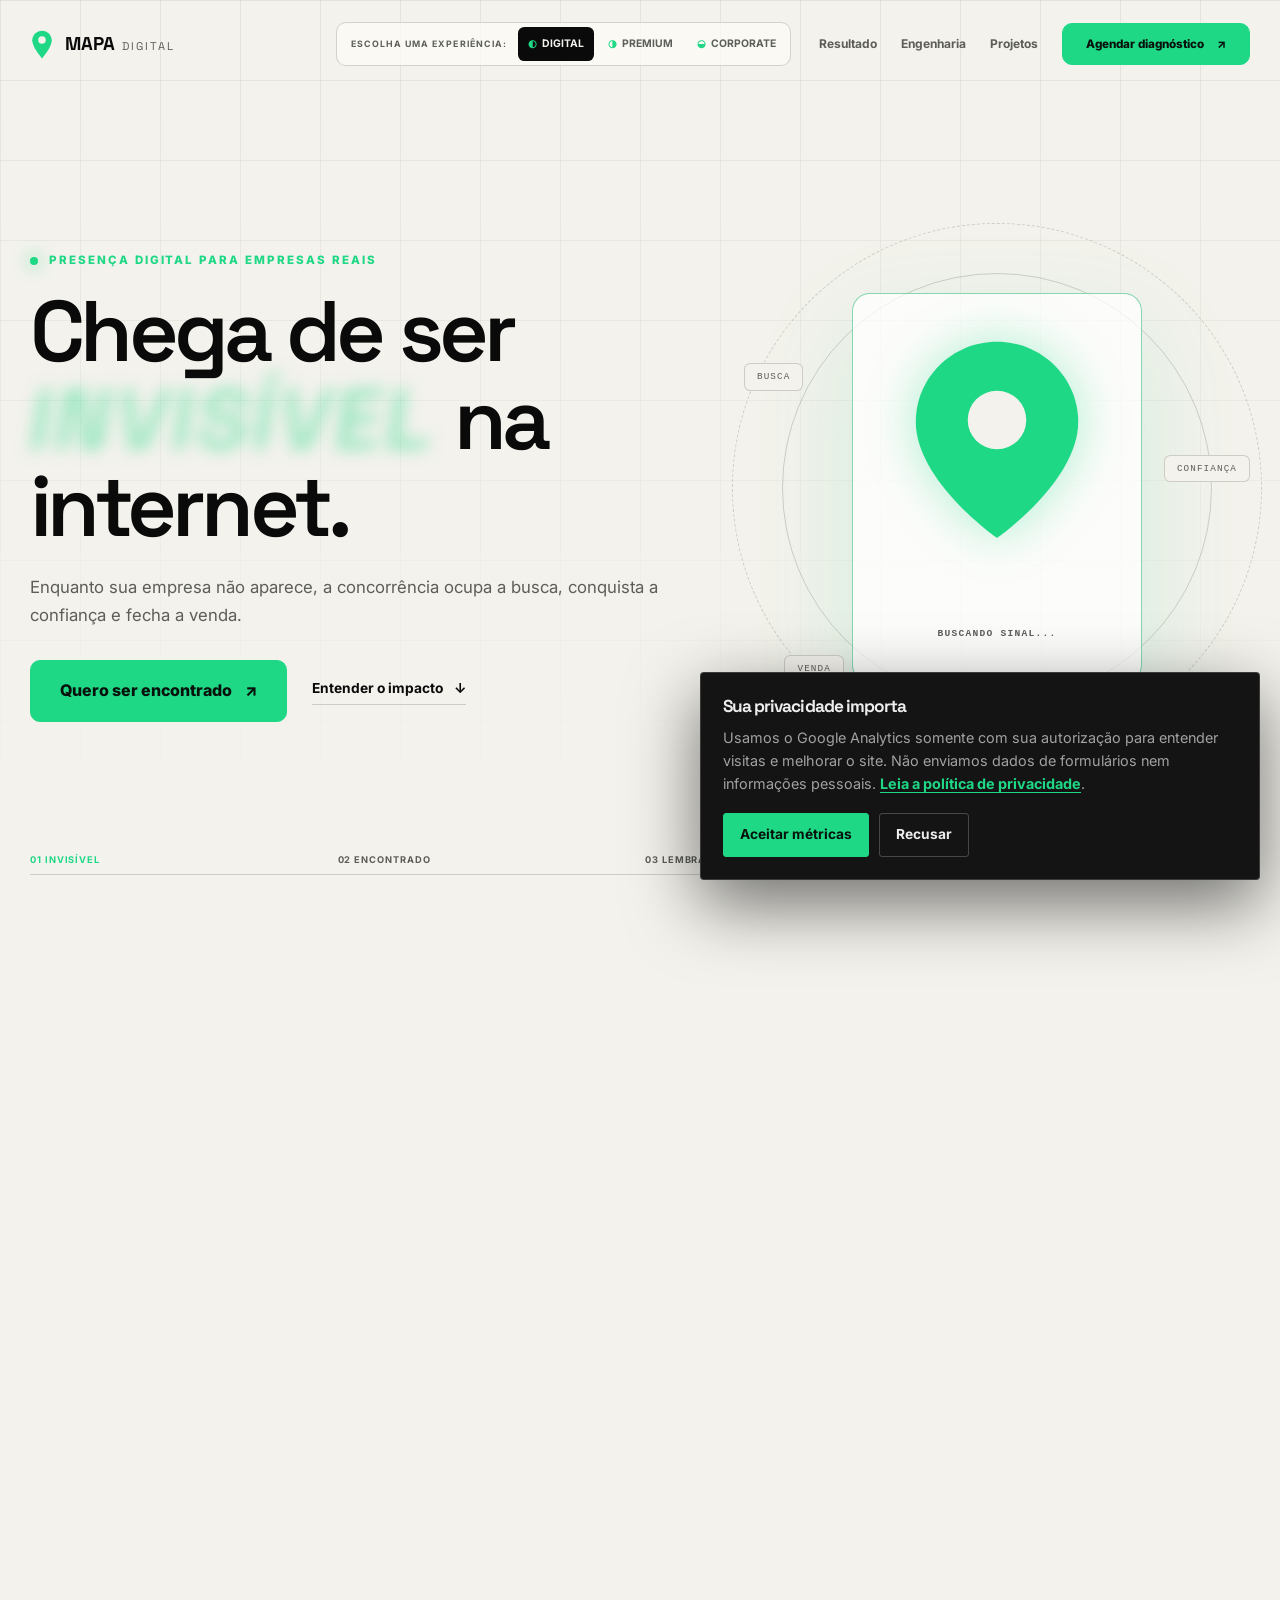
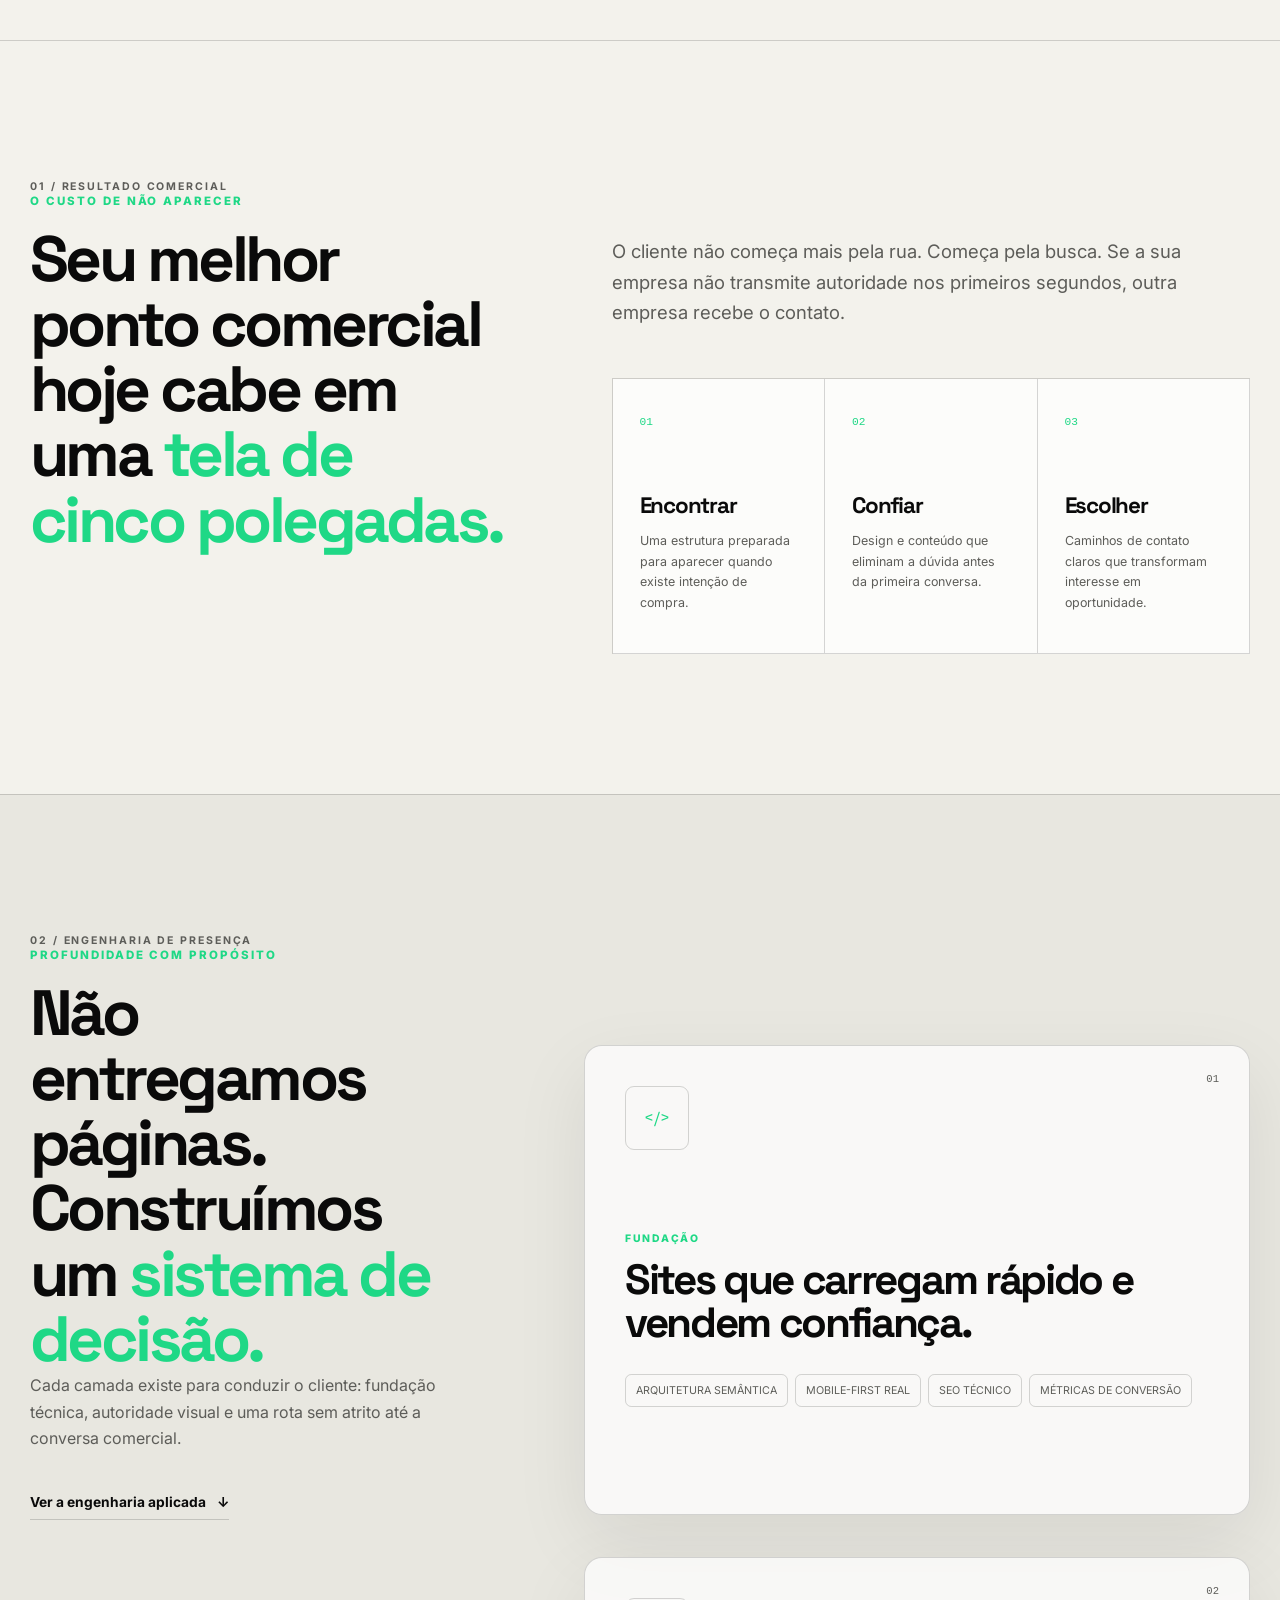
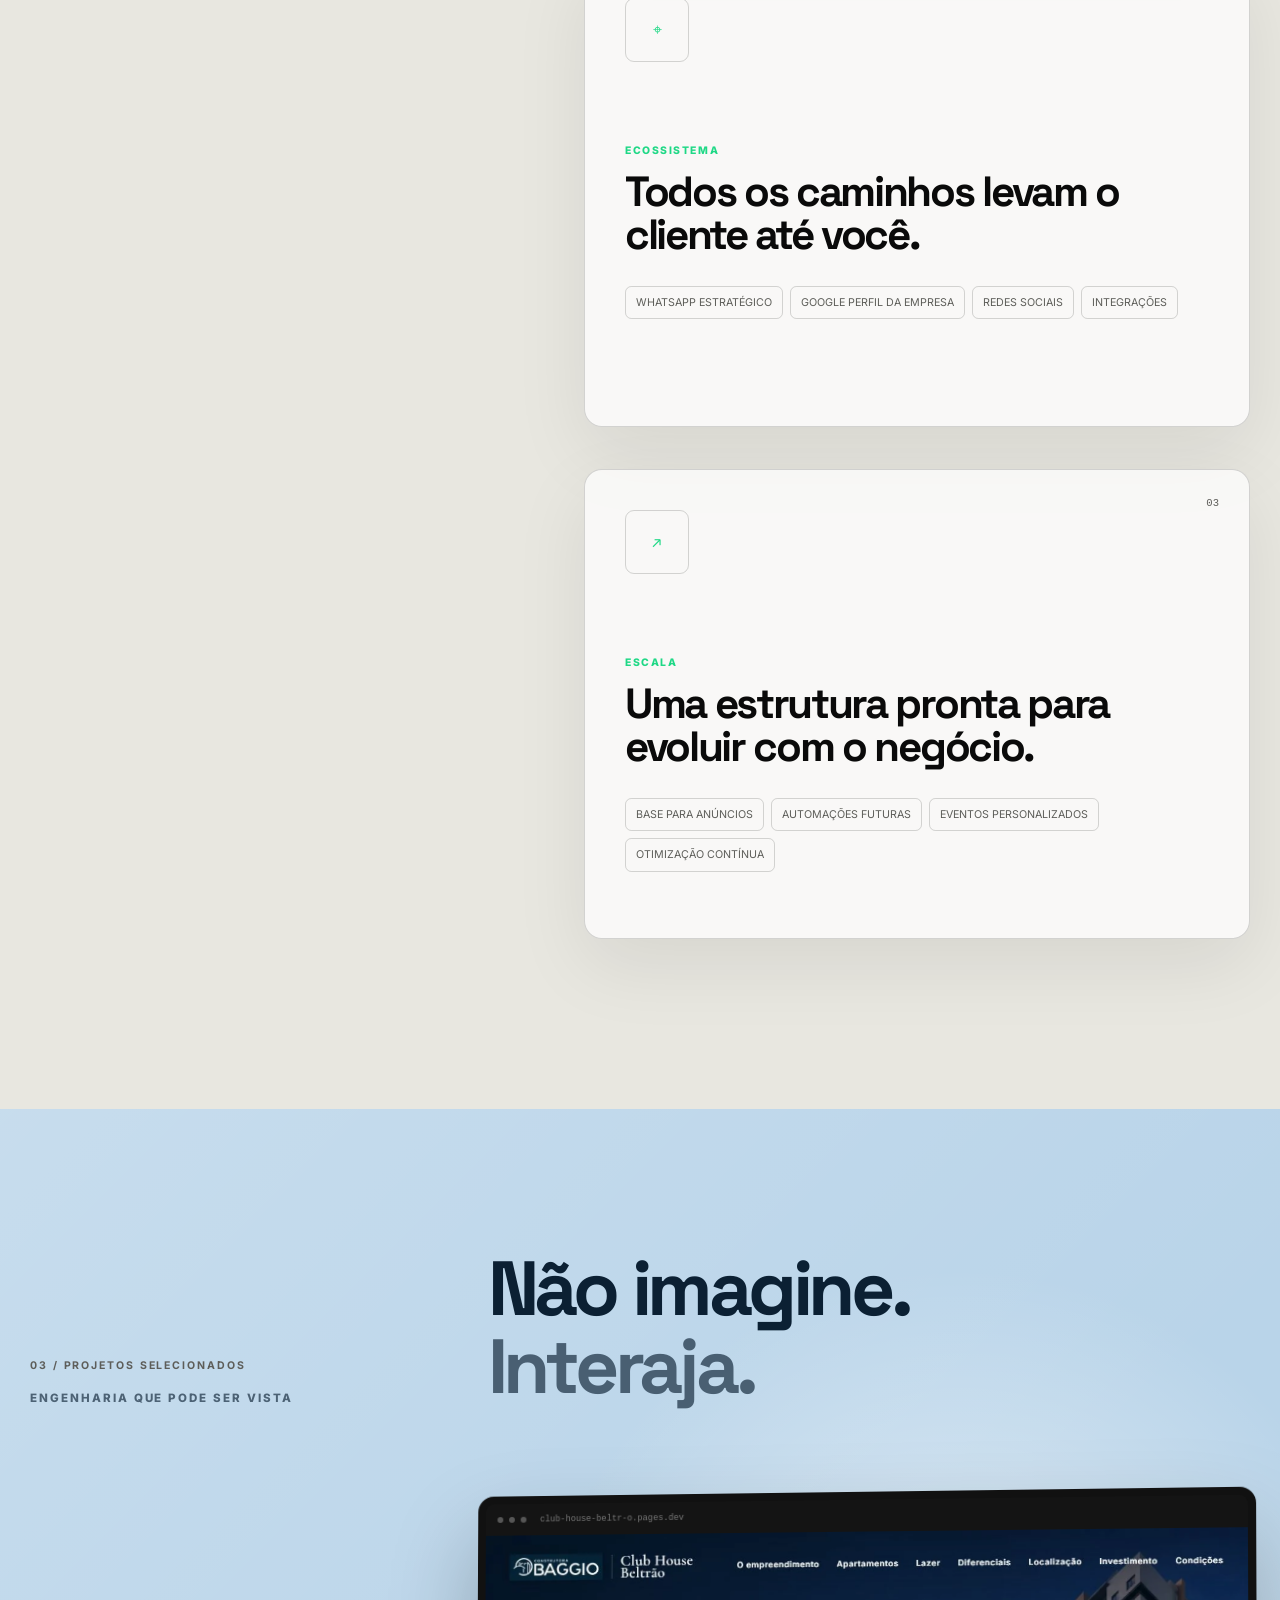
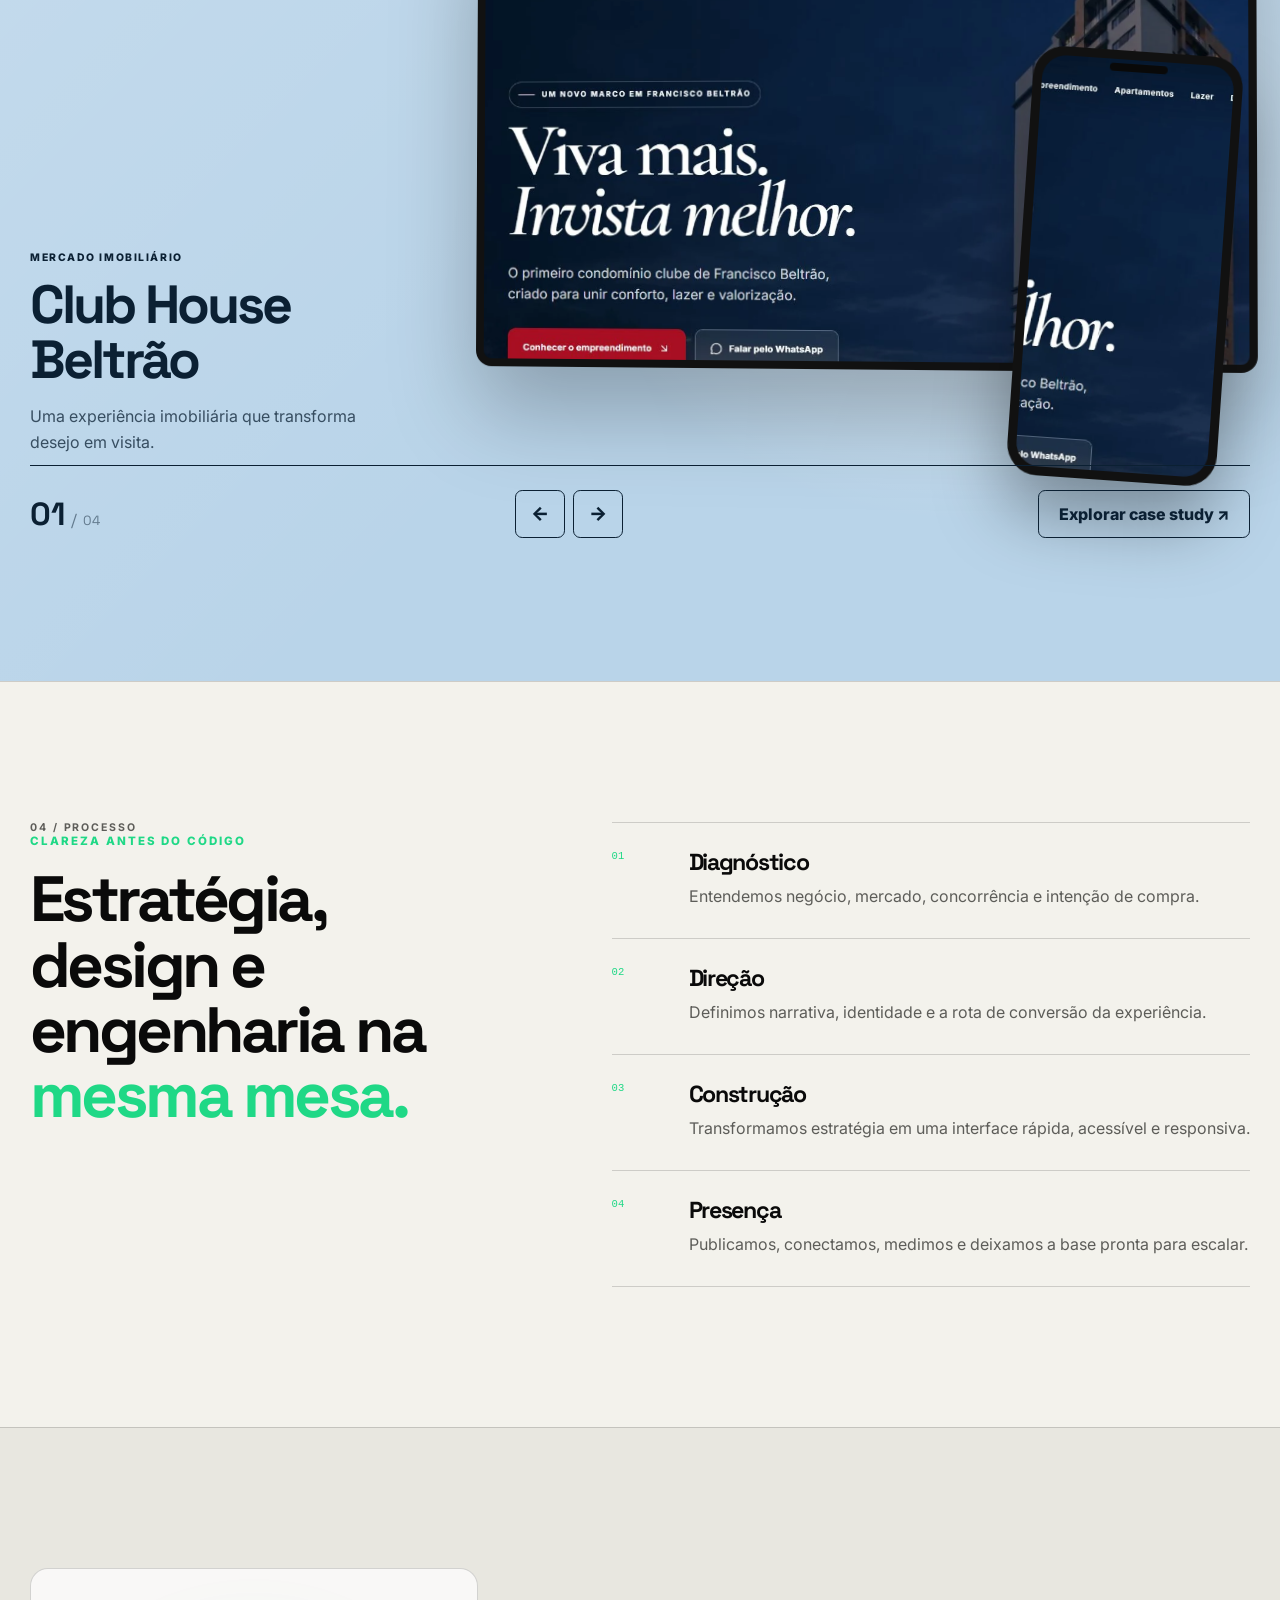
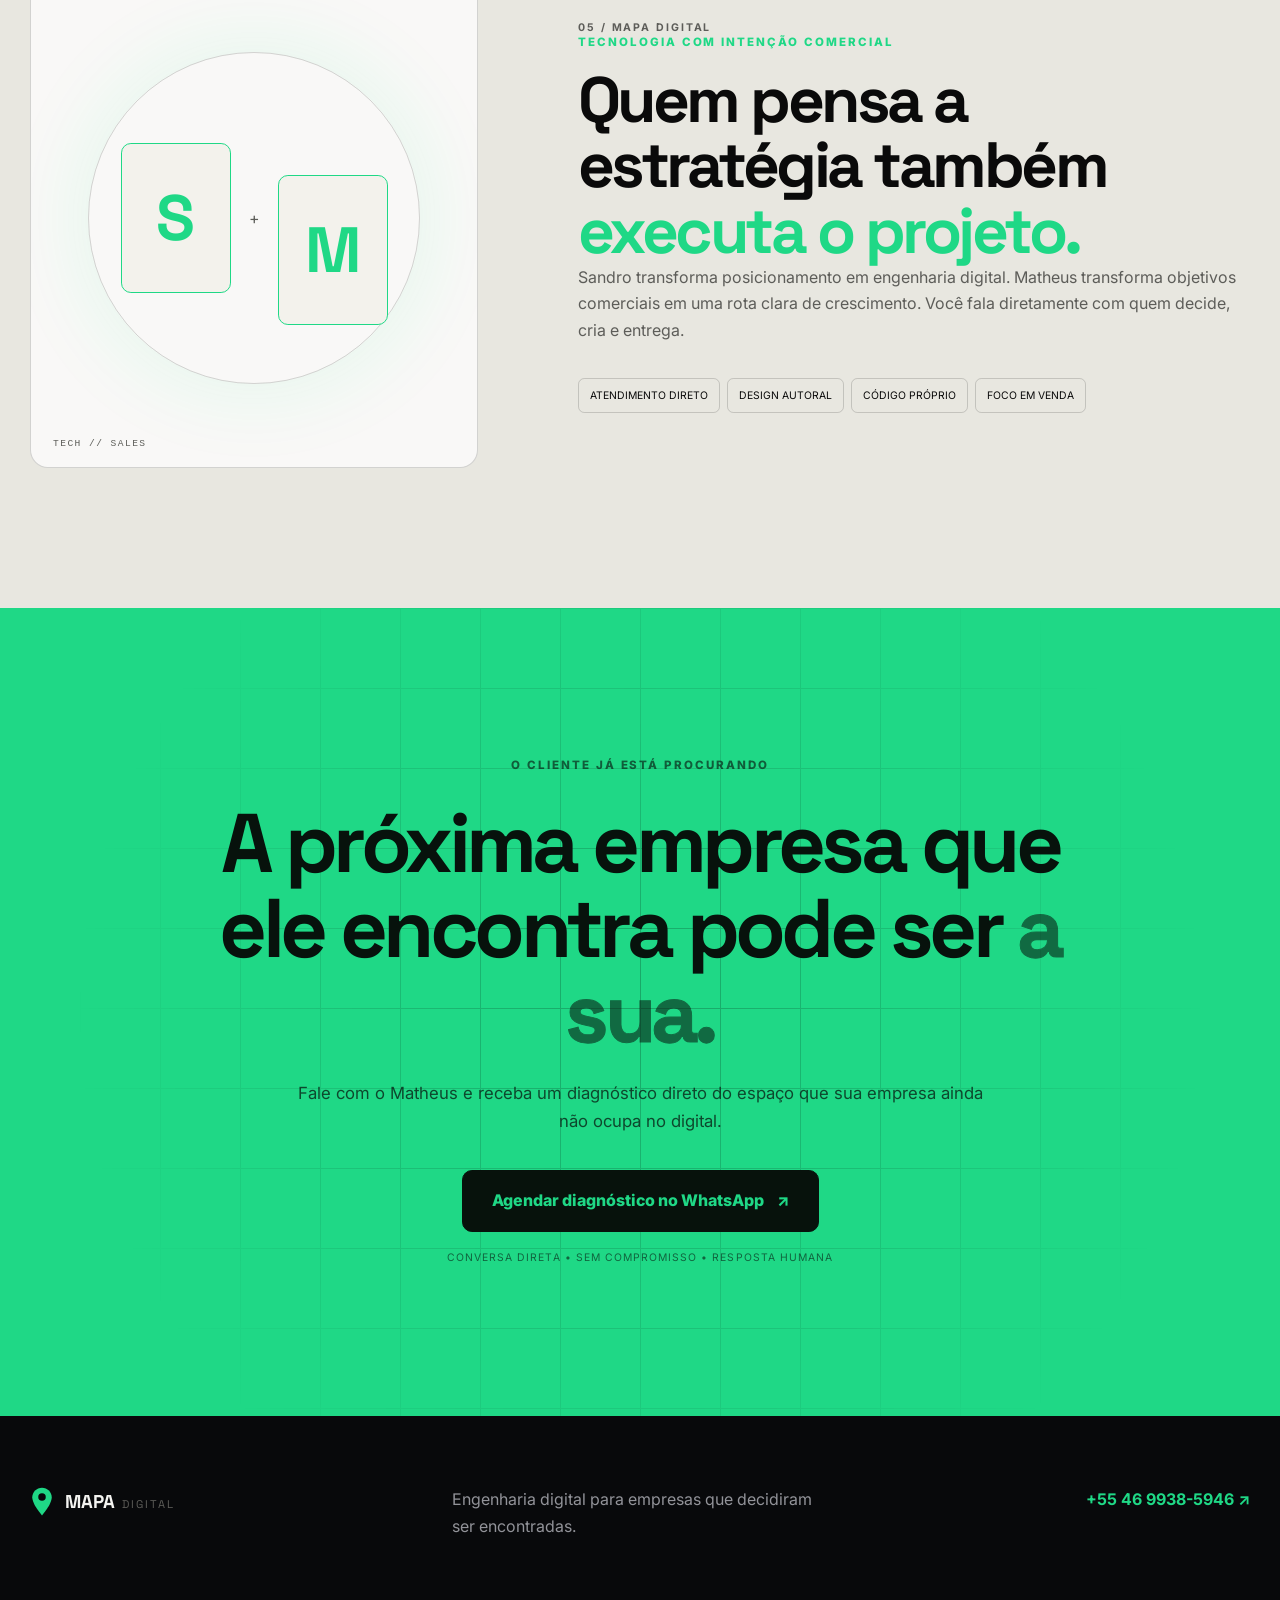
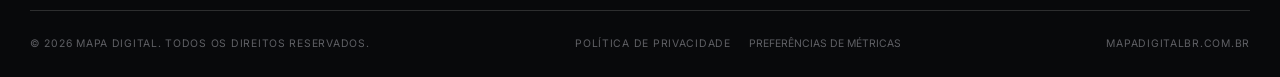
==== commit 8f3da1b3: "Cria showcase técnico interativo da Mapa Digital" ====
--- a/index.html
+++ b/index.html
@@ -1,35 +1,35 @@
 <!doctype html>
-<html lang="pt-BR">
+<html lang="pt-BR" data-experience="digital">
 <head>
   <meta charset="utf-8">
   <meta name="viewport" content="width=device-width, initial-scale=1">
-  <title>Mapa Digital | Seu negócio encontrado, lembrado e escolhido</title>
-  <meta name="description" content="A Mapa Digital cria sites, landing pages e estruturas digitais para negócios locais serem encontrados, transmitirem confiança e venderem todos os dias.">
+  <title>Mapa Digital | Presença que transforma buscas em vendas</title>
+  <meta name="description" content="A Mapa Digital cria sites, presença digital e experiências de alta conversão para empresas que querem ser encontradas, lembradas e escolhidas.">
   <meta name="author" content="Mapa Digital">
-  <meta name="theme-color" content="#0a0a0a">
+  <meta name="theme-color" content="#f3f2ec">
   <meta name="robots" content="index, follow">
   <link rel="canonical" href="https://dev-sandro.github.io/landing-page-vendas/">
 
   <meta property="og:type" content="website">
   <meta property="og:locale" content="pt_BR">
   <meta property="og:site_name" content="Mapa Digital">
-  <meta property="og:title" content="Mapa Digital | Colocamos o seu negócio no mapa">
-  <meta property="og:description" content="Presença digital profissional para sua empresa ser encontrada e vender todos os dias.">
+  <meta property="og:title" content="Mapa Digital | Chega de ser invisível na internet">
+  <meta property="og:description" content="Engenharia, estratégia e presença digital para sua empresa ser encontrada e escolhida.">
   <meta property="og:url" content="https://dev-sandro.github.io/landing-page-vendas/">
   <meta property="og:image" content="https://dev-sandro.github.io/landing-page-vendas/assets/images/og-mapa-digital.png">
   <meta property="og:image:width" content="1200">
   <meta property="og:image:height" content="630">
   <meta property="og:image:alt" content="Mapa Digital — seu negócio encontrado, lembrado e escolhido">
   <meta name="twitter:card" content="summary_large_image">
-  <meta name="twitter:title" content="Mapa Digital | Colocamos o seu negócio no mapa">
-  <meta name="twitter:description" content="Sites, presença digital e estruturas prontas para crescer.">
+  <meta name="twitter:title" content="Mapa Digital | Chega de ser invisível na internet">
+  <meta name="twitter:description" content="Sites, estratégia e tecnologia para sua empresa vender no digital.">
   <meta name="twitter:image" content="https://dev-sandro.github.io/landing-page-vendas/assets/images/og-mapa-digital.png">
 
   <link rel="icon" href="assets/images/mapa-digital-pin.svg" type="image/svg+xml">
   <link rel="manifest" href="site.webmanifest">
   <link rel="preconnect" href="https://fonts.googleapis.com">
   <link rel="preconnect" href="https://fonts.gstatic.com" crossorigin>
-  <link href="https://fonts.googleapis.com/css2?family=Inter:wght@400;500;600;700&family=Space+Grotesk:wght@500;600;700&display=swap" rel="stylesheet">
+  <link href="https://fonts.googleapis.com/css2?family=DM+Serif+Display&family=Inter:wght@400;500;600;700;800&family=Space+Grotesk:wght@500;600;700&display=swap" rel="stylesheet">
   <link rel="stylesheet" href="style.css">
 
   <script type="application/ld+json">
@@ -38,281 +38,190 @@
     "@type": "ProfessionalService",
     "@id": "https://dev-sandro.github.io/landing-page-vendas/#service",
     "name": "Mapa Digital",
-    "description": "Sites, landing pages e presença digital para negócios locais.",
+    "description": "Sites, experiências digitais e integrações para negócios locais.",
     "url": "https://dev-sandro.github.io/landing-page-vendas/",
     "telephone": "+55 46 9938-5946",
     "areaServed": { "@type": "Country", "name": "Brasil" },
-    "serviceType": [
-      "Criação de sites e landing pages",
-      "Presença digital para negócios locais",
-      "Integração com WhatsApp e Google Perfil da Empresa",
-      "Estrutura para anúncios e automações"
-    ]
+    "serviceType": ["Sites e landing pages", "Presença digital", "Integrações", "Experiências de conversão"]
   }
   </script>
 </head>
 <body>
   <a class="skip-link" href="#conteudo">Pular para o conteúdo</a>
+  <div class="color-wipe" aria-hidden="true"><span>MAPA // DNA</span></div>
 
   <header class="site-header" data-header>
     <div class="container header-inner">
       <a class="brand" href="#inicio" aria-label="Mapa Digital, início">
-        <svg class="brand-pin" viewBox="0 0 32 40" aria-hidden="true">
-          <path d="M16 1.5C8.82 1.5 3 7.24 3 14.34 3 23.9 16 38.5 16 38.5S29 23.9 29 14.34C29 7.24 23.18 1.5 16 1.5Z"/>
-          <circle cx="16" cy="14" r="5"/>
-        </svg>
+        <svg class="brand-pin" viewBox="0 0 32 40" aria-hidden="true"><path d="M16 1.5C8.82 1.5 3 7.24 3 14.34 3 23.9 16 38.5 16 38.5S29 23.9 29 14.34C29 7.24 23.18 1.5 16 1.5Z"/><circle cx="16" cy="14" r="5"/></svg>
         <span class="brand-word"><strong>MAPA</strong><span>DIGITAL</span></span>
       </a>
 
-      <div class="theme-switcher" role="group" aria-label="Escolha a cor do site">
-        <button type="button" class="theme-choice theme-choice-neon" data-theme-choice="neon" aria-label="Usar tema Neon" aria-pressed="true"><span></span></button>
-        <button type="button" class="theme-choice theme-choice-blue" data-theme-choice="blue" aria-label="Usar tema Trust Blue" aria-pressed="false"><span></span></button>
-        <button type="button" class="theme-choice theme-choice-fire" data-theme-choice="fire" aria-label="Usar tema Sale Fire" aria-pressed="false"><span></span></button>
-        <button type="button" class="theme-choice theme-choice-violet" data-theme-choice="violet" aria-label="Usar tema Creative Violet" aria-pressed="false"><span></span></button>
-      </div>
-
-      <button class="menu-toggle" type="button" aria-expanded="false" aria-controls="menu-principal" aria-label="Abrir menu" data-menu-toggle>
-        <span></span><span></span><span></span>
-      </button>
-
+      <div class="dna-switcher" role="group" aria-label="Escolha uma experiência visual">
+        <span class="dna-label">Escolha uma experiência:</span>
+        <button type="button" data-dna-choice="digital" aria-pressed="true"><i aria-hidden="true">◐</i> Digital</button>
+        <button type="button" data-dna-choice="premium" aria-pressed="false"><i aria-hidden="true">◑</i> Premium</button>
+        <button type="button" data-dna-choice="corporate" aria-pressed="false"><i aria-hidden="true">◒</i> Corporate</button>
+      </div>
+
+      <button class="menu-toggle" type="button" aria-expanded="false" aria-controls="menu-principal" aria-label="Abrir menu" data-menu-toggle><span></span><span></span><span></span></button>
       <nav class="main-nav" id="menu-principal" aria-label="Navegação principal" data-menu>
-        <a href="#como-funciona">Como funciona</a>
-        <a href="#servicos">Serviços</a>
-        <a href="#metodo">Nosso método</a>
+        <a href="#resultado">Resultado</a>
+        <a href="#engenharia">Engenharia</a>
         <a href="#projetos">Projetos</a>
-        <a class="button button-small" href="https://wa.me/554699385946?text=Ol%C3%A1%2C%20Matheus%21%20Quero%20entender%20como%20colocar%20minha%20empresa%20no%20Mapa%20Digital." target="_blank" rel="noopener noreferrer">Falar com consultor <span aria-hidden="true">↗</span></a>
+        <a class="button button-small" href="https://wa.me/554699385946?text=Ol%C3%A1%2C%20Matheus%21%20Quero%20um%20diagn%C3%B3stico%20da%20presen%C3%A7a%20digital%20da%20minha%20empresa." target="_blank" rel="noopener noreferrer">Agendar diagnóstico <span aria-hidden="true">↗</span></a>
       </nav>
     </div>
   </header>
 
   <main id="conteudo">
-    <section class="hero" id="inicio">
-      <div class="hero-grid-lines" aria-hidden="true"></div>
-      <div class="container hero-inner">
-        <div class="hero-copy reveal is-visible">
-          <p class="eyebrow"><span class="live-dot" aria-hidden="true"></span> A concorrência não vai esperar</p>
-          <h1>Seu concorrente está no Google <em>roubando seus clientes.</em> Nós colocamos você lá.</h1>
-          <p class="hero-lead">Construímos a fundação digital que transforma buscas em contatos: sites rápidos, presença profissional e integrações que levam o cliente direto para o seu WhatsApp.</p>
-          <div class="hero-actions">
-            <a class="button button-large" href="https://wa.me/554699385946?text=Ol%C3%A1%2C%20Matheus%21%20Estou%20perdendo%20espa%C3%A7o%20no%20digital%20e%20quero%20agendar%20um%20diagn%C3%B3stico%20da%20minha%20empresa." target="_blank" rel="noopener noreferrer">Parar de perder vendas <span aria-hidden="true">↗</span></a>
-            <a class="text-link" href="#como-funciona">Ver o custo de ser invisível <span aria-hidden="true">↓</span></a>
-          </div>
-          <ul class="hero-proof" aria-label="Diferenciais da Mapa Digital">
-            <li><strong>48h</strong><span>para colocar<br>seu projeto no ar*</span></li>
-            <li><strong>100%</strong><span>responsivo e<br>feito para vender</span></li>
-            <li><strong>Direto</strong><span>com estratégia<br>e tecnologia</span></li>
-          </ul>
-          <p class="hero-disclaimer">*Prazo para projetos com escopo e materiais definidos.</p>
-        </div>
-
-        <div class="hero-visual reveal is-visible" aria-label="Representação da presença digital de uma empresa">
-          <div class="map-orbit map-orbit-one" aria-hidden="true"></div>
-          <div class="map-orbit map-orbit-two" aria-hidden="true"></div>
-          <div class="map-pin-card">
-            <span class="card-kicker">Presença localizada</span>
-            <svg viewBox="0 0 180 220" aria-hidden="true">
-              <path d="M90 6C42.5 6 4 44 4 90.9 4 154 90 214 90 214s86-60 86-123.1C176 44 137.5 6 90 6Z"/>
-              <circle cx="90" cy="89" r="31"/>
-            </svg>
-            <div class="pin-status"><i aria-hidden="true"></i><span>Seu negócio<br><strong>foi encontrado.</strong></span></div>
-          </div>
-          <span class="floating-label label-google">Google</span>
-          <span class="floating-label label-site">Site profissional</span>
-          <span class="floating-label label-whatsapp">WhatsApp</span>
-          <span class="coordinate coordinate-top">25.4284° S</span>
-          <span class="coordinate coordinate-bottom">PRESENÇA // CONVERSÃO</span>
-        </div>
-      </div>
-      <div class="hero-marquee" aria-label="Serviços oferecidos">
-        <div><span>Sites profissionais</span><i>✦</i><span>Landing pages</span><i>✦</i><span>Google Perfil da Empresa</span><i>✦</i><span>Integrações</span><i>✦</i><span>Estrutura para anúncios</span><i>✦</i><span>Sites profissionais</span><i>✦</i></div>
-      </div>
-    </section>
-
-    <section class="section problem" id="como-funciona">
-      <div class="container problem-grid">
-        <div class="section-number reveal">01 / O PROBLEMA</div>
-        <div class="problem-copy reveal">
-          <p class="section-kicker">Um ótimo ponto físico não basta</p>
-          <h2>Se o Google não mostra sua empresa, <em>o cliente assume que ela não existe.</em></h2>
-          <p>Você pode ter a melhor equipe, o melhor atendimento e anos de mercado. Mas, quando alguém pega o celular e pesquisa pelo seu serviço, tudo isso desaparece se só a concorrência ocupa a tela.</p>
-          <p>Cada busca em que você não aparece é uma oportunidade entregue de graça para outra empresa. Não é falta de cliente. É falta de presença.</p>
-        </div>
-        <div class="search-demo reveal" aria-label="Exemplo de busca local">
-          <div class="search-bar"><span aria-hidden="true">⌕</span><p>melhor serviço perto de mim</p><i aria-hidden="true"></i></div>
-          <div class="search-results">
-            <article class="result-muted"><span>APARECE PRIMEIRO</span><h3>Seu concorrente</h3><p>Site completo • confiança • contato imediato</p></article>
-            <article class="result-focus"><span>ESPAÇO QUE VOCÊ PERDE</span><h3>Sua empresa deveria estar aqui</h3><p>Presença profissional • autoridade • conversão</p><b>Recupere agora ↗</b></article>
-          </div>
-        </div>
-      </div>
-    </section>
-
-    <section class="section theme-proof" id="cores">
-      <div class="container theme-proof-grid">
-        <div class="theme-proof-copy reveal">
-          <span class="section-number">02 / O EFEITO CORES</span>
-          <p class="section-kicker">Sua identidade não precisa caber em um template</p>
-          <h2>Tecnologia que se adapta à <em>sua marca.</em></h2>
-          <p>Uma presença forte precisa ser reconhecida antes mesmo de ser lida. Por isso, construímos experiências flexíveis, consistentes e alinhadas ao posicionamento de cada negócio.</p>
-          <p><strong>Teste você mesmo:</strong> escolha uma cor e veja toda a experiência responder instantaneamente.</p>
-        </div>
-        <div class="theme-lab reveal">
-          <div class="theme-lab-head"><span>MAPA DIGITAL // COLOR LAB</span><i>LIVE</i></div>
-          <div class="theme-lab-switcher" role="group" aria-label="Teste as cores da Mapa Digital">
-            <button type="button" class="theme-lab-choice theme-choice-neon" data-theme-choice="neon" aria-pressed="true"><span></span><strong>Neon</strong><small>#CCFF00</small></button>
-            <button type="button" class="theme-lab-choice theme-choice-blue" data-theme-choice="blue" aria-pressed="false"><span></span><strong>Trust Blue</strong><small>#00E5FF</small></button>
-            <button type="button" class="theme-lab-choice theme-choice-fire" data-theme-choice="fire" aria-pressed="false"><span></span><strong>Sale Fire</strong><small>#FF5500</small></button>
-            <button type="button" class="theme-lab-choice theme-choice-violet" data-theme-choice="violet" aria-pressed="false"><span></span><strong>Creative Violet</strong><small>#B000FF</small></button>
-          </div>
-          <div class="theme-lab-result"><span aria-hidden="true">⌖</span><div><small>IDENTIDADE ATIVA</small><strong data-theme-name>NEON</strong></div><i aria-hidden="true"></i></div>
-        </div>
-      </div>
-    </section>
-
-    <section class="section services" id="servicos">
-      <div class="container">
-        <header class="section-heading reveal">
-          <div><span class="section-number">03 / O QUE FAZEMOS</span><p class="section-kicker">Do primeiro clique ao contato comercial</p></div>
-          <h2>Dois pilares para parar de improvisar e começar a <em>vender no digital.</em></h2>
+    <section class="scroll-hero" id="inicio" data-scroll-story>
+      <div class="story-sticky">
+        <div class="story-grid" aria-hidden="true"></div>
+        <div class="container story-layout">
+          <div class="story-copy">
+            <p class="eyebrow"><span></span> Presença digital para empresas reais</p>
+            <h1>Chega de ser <span class="story-word" data-story-word>INVISÍVEL</span> na internet.</h1>
+            <p class="story-lead" data-story-lead>Enquanto sua empresa não aparece, a concorrência ocupa a busca, conquista a confiança e fecha a venda.</p>
+            <div class="story-actions">
+              <a class="button button-large" href="https://wa.me/554699385946?text=Ol%C3%A1%2C%20Matheus%21%20Quero%20parar%20de%20ser%20invis%C3%ADvel%20na%20internet%20e%20agendar%20uma%20conversa." target="_blank" rel="noopener noreferrer">Quero ser encontrado <span aria-hidden="true">↗</span></a>
+              <a class="text-link" href="#resultado">Entender o impacto <span aria-hidden="true">↓</span></a>
+            </div>
+          </div>
+
+          <div class="story-visual" aria-hidden="true">
+            <div class="signal-ring signal-ring-a"></div>
+            <div class="signal-ring signal-ring-b"></div>
+            <div class="story-pin">
+              <svg viewBox="0 0 180 220"><path d="M90 6C42.5 6 4 44 4 90.9 4 154 90 214 90 214s86-60 86-123.1C176 44 137.5 6 90 6Z"/><circle cx="90" cy="89" r="31"/></svg>
+              <span data-story-status>BUSCANDO SINAL...</span>
+            </div>
+            <span class="signal-label label-search">BUSCA</span><span class="signal-label label-trust">CONFIANÇA</span><span class="signal-label label-sale">VENDA</span>
+          </div>
+        </div>
+
+        <div class="story-progress" aria-hidden="true">
+          <span data-story-step="0">01 Invisível</span><span data-story-step="1">02 Encontrado</span><span data-story-step="2">03 Lembrado</span><span data-story-step="3">04 Escolhido</span>
+          <i><b data-story-progress></b></i>
+        </div>
+      </div>
+    </section>
+
+    <section class="impact-section" id="resultado">
+      <div class="container impact-grid">
+        <div class="impact-heading reveal">
+          <span class="section-index">01 / RESULTADO COMERCIAL</span>
+          <p class="section-kicker">O custo de não aparecer</p>
+          <h2>Seu melhor ponto comercial hoje cabe em uma <em>tela de cinco polegadas.</em></h2>
+        </div>
+        <div class="impact-body reveal">
+          <p class="impact-lead">O cliente não começa mais pela rua. Começa pela busca. Se a sua empresa não transmite autoridade nos primeiros segundos, outra empresa recebe o contato.</p>
+          <div class="impact-metrics">
+            <article><strong>01</strong><h3>Encontrar</h3><p>Uma estrutura preparada para aparecer quando existe intenção de compra.</p></article>
+            <article><strong>02</strong><h3>Confiar</h3><p>Design e conteúdo que eliminam a dúvida antes da primeira conversa.</p></article>
+            <article><strong>03</strong><h3>Escolher</h3><p>Caminhos de contato claros que transformam interesse em oportunidade.</p></article>
+          </div>
+        </div>
+      </div>
+    </section>
+
+    <section class="engineering-section" id="engenharia">
+      <div class="container engineering-layout">
+        <div class="engineering-sticky reveal">
+          <span class="section-index">02 / ENGENHARIA DE PRESENÇA</span>
+          <p class="section-kicker">Profundidade com propósito</p>
+          <h2>Não entregamos páginas. Construímos um <em>sistema de decisão.</em></h2>
+          <p>Cada camada existe para conduzir o cliente: fundação técnica, autoridade visual e uma rota sem atrito até a conversa comercial.</p>
+          <a class="text-link" href="#projetos">Ver a engenharia aplicada <span aria-hidden="true">↓</span></a>
+        </div>
+
+        <div class="depth-stack" data-depth-stack>
+          <article class="depth-card" data-depth=".07">
+            <span>01</span><div class="depth-icon" aria-hidden="true">&lt;/&gt;</div><p>Fundação</p><h3>Sites que carregam rápido e vendem confiança.</h3><ul><li>Arquitetura semântica</li><li>Mobile-first real</li><li>SEO técnico</li><li>Métricas de conversão</li></ul>
+          </article>
+          <article class="depth-card" data-depth=".12">
+            <span>02</span><div class="depth-icon" aria-hidden="true">⌖</div><p>Ecossistema</p><h3>Todos os caminhos levam o cliente até você.</h3><ul><li>WhatsApp estratégico</li><li>Google Perfil da Empresa</li><li>Redes sociais</li><li>Integrações</li></ul>
+          </article>
+          <article class="depth-card" data-depth=".17">
+            <span>03</span><div class="depth-icon" aria-hidden="true">↗</div><p>Escala</p><h3>Uma estrutura pronta para evoluir com o negócio.</h3><ul><li>Base para anúncios</li><li>Automações futuras</li><li>Eventos personalizados</li><li>Otimização contínua</li></ul>
+          </article>
+        </div>
+      </div>
+    </section>
+
+    <section class="showcase-section" id="projetos" data-project-showcase>
+      <div class="showcase-atmosphere" aria-hidden="true"></div>
+      <div class="container showcase-shell">
+        <header class="showcase-heading reveal">
+          <div><span class="section-index">03 / PROJETOS SELECIONADOS</span><p class="section-kicker">Engenharia que pode ser vista</p></div>
+          <h2>Não imagine.<br><em>Interaja.</em></h2>
         </header>
 
-        <div class="service-grid">
-          <article class="service-card service-featured reveal">
-            <span class="service-index">01</span>
-            <div class="service-icon" aria-hidden="true">&lt;/&gt;</div>
-            <p class="service-label">Fundação digital</p>
-            <h3>Sites que trabalham enquanto você atende.</h3>
-            <p>Sua sede própria na internet: rápida, responsiva e construída para transformar atenção em confiança — e confiança em contato.</p>
-            <ul><li>Sites institucionais</li><li>Landing pages de alta conversão</li><li>SEO técnico inicial</li><li>Google Analytics</li><li>Experiência impecável no celular</li></ul>
-          </article>
-
-          <article class="service-card reveal">
-            <span class="service-index">02</span>
-            <div class="service-icon" aria-hidden="true">⌖</div>
-            <p class="service-label">Ecossistema de vendas</p>
-            <h3>Integrações que encurtam o caminho até a compra.</h3>
-            <p>Conectamos os pontos para o cliente encontrar, confiar e falar com você sem obstáculos ou etapas desnecessárias.</p>
-            <ul><li>WhatsApp estratégico</li><li>Google Perfil da Empresa</li><li>Redes sociais</li><li>Eventos de conversão</li><li>Base para anúncios e automações</li></ul>
-          </article>
-        </div>
-      </div>
-    </section>
-
-    <section class="section method" id="metodo">
-      <div class="container method-grid">
-        <div class="method-intro reveal">
-          <span class="section-number">04 / NOSSO MÉTODO</span>
-          <p class="section-kicker">Da invisibilidade à presença</p>
-          <h2>Uma rota clara até o seu cliente.</h2>
-          <p>Sem termos complicados e sem etapas escondidas. Você acompanha o projeto do diagnóstico à publicação.</p>
-          <a class="text-link" href="https://wa.me/554699385946?text=Ol%C3%A1%2C%20Matheus%21%20Quero%20um%20diagn%C3%B3stico%20da%20presen%C3%A7a%20digital%20da%20minha%20empresa." target="_blank" rel="noopener noreferrer">Pedir diagnóstico inicial <span aria-hidden="true">↗</span></a>
-        </div>
-        <ol class="method-list">
-          <li class="reveal"><span>01</span><div><h3>Localizamos</h3><p>Entendemos seu negócio, sua região, seus clientes e o espaço que você quer ocupar.</p></div><i aria-hidden="true">⌖</i></li>
-          <li class="reveal"><span>02</span><div><h3>Traçamos a rota</h3><p>Organizamos conteúdo, estrutura, identidade e as chamadas que conduzem ao contato.</p></div><i aria-hidden="true">⌁</i></li>
-          <li class="reveal"><span>03</span><div><h3>Construímos</h3><p>Desenvolvemos uma experiência rápida, responsiva e alinhada ao seu posicionamento.</p></div><i aria-hidden="true">◇</i></li>
-          <li class="reveal"><span>04</span><div><h3>Colocamos no mapa</h3><p>Publicamos, conectamos seus canais e deixamos a estrutura pronta para crescer.</p></div><i aria-hidden="true">↗</i></li>
+        <div class="showcase-stage">
+          <div class="project-meta">
+            <p data-project-category>Mercado imobiliário</p>
+            <h3 data-project-title>Club House Beltrão</h3>
+            <span data-project-summary>Uma experiência imobiliária que transforma desejo em visita.</span>
+          </div>
+
+          <div class="mockup-composition" data-project-media>
+            <div class="desktop-mockup"><div class="browser-bar"><i></i><i></i><i></i><span data-project-domain>club-house-beltr-o.pages.dev</span></div><div class="desktop-screen"><img data-project-desktop src="assets/images/club-house-beltrao.webp" width="1265" height="708" alt="Landing page Club House Beltrão"></div></div>
+            <div class="mobile-mockup"><div class="mobile-speaker"></div><div class="mobile-screen"><img data-project-mobile src="assets/images/club-house-beltrao.webp" width="1265" height="708" alt="Versão móvel do projeto Club House Beltrão"></div></div>
+          </div>
+
+          <div class="showcase-controls">
+            <div class="project-counter"><strong data-project-current>01</strong><span>/</span><small data-project-total>04</small></div>
+            <div class="project-arrows"><button type="button" data-project-prev aria-label="Projeto anterior">←</button><button type="button" data-project-next aria-label="Próximo projeto">→</button></div>
+            <button class="case-trigger" type="button" data-open-case>Explorar case study <span aria-hidden="true">↗</span></button>
+          </div>
+        </div>
+      </div>
+    </section>
+
+    <section class="process-section" id="processo">
+      <div class="container process-grid">
+        <header class="process-heading reveal"><span class="section-index">04 / PROCESSO</span><p class="section-kicker">Clareza antes do código</p><h2>Estratégia, design e engenharia na <em>mesma mesa.</em></h2></header>
+        <ol class="process-list">
+          <li class="reveal"><span>01</span><div><h3>Diagnóstico</h3><p>Entendemos negócio, mercado, concorrência e intenção de compra.</p></div></li>
+          <li class="reveal"><span>02</span><div><h3>Direção</h3><p>Definimos narrativa, identidade e a rota de conversão da experiência.</p></div></li>
+          <li class="reveal"><span>03</span><div><h3>Construção</h3><p>Transformamos estratégia em uma interface rápida, acessível e responsiva.</p></div></li>
+          <li class="reveal"><span>04</span><div><h3>Presença</h3><p>Publicamos, conectamos, medimos e deixamos a base pronta para escalar.</p></div></li>
         </ol>
       </div>
     </section>
 
-    <section class="section portfolio" id="projetos">
-      <div class="container">
-        <header class="section-heading portfolio-heading reveal">
-          <div><span class="section-number">05 / NA PRÁTICA</span><p class="section-kicker">Projetos que já entraram no mapa</p></div>
-          <h2>Estratégia com forma, função e <em>presença.</em></h2>
-        </header>
-
-        <div class="portfolio-grid">
-          <article class="project-card project-card-wide reveal">
-            <a class="project-image" href="https://club-house-beltr-o.pages.dev/#inicio" target="_blank" rel="noopener noreferrer" aria-label="Abrir projeto Club House Beltrão">
-              <img src="assets/images/club-house-beltrao.webp" width="1265" height="708" alt="Landing page do empreendimento imobiliário Club House Beltrão" loading="lazy">
-              <span>Ver projeto ↗</span>
-            </a>
-            <div class="project-copy"><div><p>Mercado imobiliário</p><h3>Club House Beltrão</h3></div><ul><li>Landing imobiliária</li><li>Galeria</li><li>Localização</li><li>Captação de contatos</li></ul></div>
-          </article>
-
-          <article class="project-card reveal">
-            <a class="project-image" href="https://silvestro-engenharia.pages.dev/" target="_blank" rel="noopener noreferrer" aria-label="Abrir projeto Silvestro Engenharia">
-              <img src="assets/images/silvestro-engenharia.webp" width="1265" height="708" alt="Site institucional da Silvestro Engenharia" loading="lazy">
-              <span>Ver projeto ↗</span>
-            </a>
-            <div class="project-copy"><div><p>Engenharia e construção</p><h3>Silvestro Engenharia</h3></div><ul><li>Site institucional</li><li>Portfólio</li><li>WhatsApp</li></ul></div>
-          </article>
-
-          <article class="project-card reveal">
-            <a class="project-image" href="https://oenningadvocacia.adv.br/" target="_blank" rel="noopener noreferrer" aria-label="Abrir projeto Oenning Advocacia">
-              <img src="assets/images/oenning-advocacia.webp" width="1265" height="708" alt="Site institucional da Oenning Advocacia" loading="lazy">
-              <span>Ver projeto ↗</span>
-            </a>
-            <div class="project-copy"><div><p>Advocacia</p><h3>Oenning Advocacia</h3></div><ul><li>Institucional</li><li>SEO</li><li>Contato</li></ul></div>
-          </article>
-
-          <article class="project-card project-card-wide reveal">
-            <a class="project-image" href="https://dev-sandro.github.io/modelo-psi/" target="_blank" rel="noopener noreferrer" aria-label="Abrir modelo de site para psicologia">
-              <img src="assets/images/modelo-psi.webp" width="1265" height="708" alt="Modelo de site para profissionais de psicologia" loading="lazy">
-              <span>Ver projeto ↗</span>
-            </a>
-            <div class="project-copy"><div><p>Saúde e bem-estar</p><h3>Modelo Psicologia</h3></div><ul><li>Landing page</li><li>Conteúdo</li><li>WhatsApp</li></ul></div>
-          </article>
-        </div>
-      </div>
-    </section>
-
-    <section class="section authority" id="sobre">
-      <div class="container authority-grid">
-        <div class="authority-visual reveal" aria-label="Sandro e Matheus, equipe Mapa Digital">
-          <div class="authority-coordinates">TECH // SALES<br>25°26' S — 49°16' W</div>
-          <div class="team-monograms"><span>S</span><i aria-hidden="true">+</i><span>M</span></div>
-          <div class="authority-pin" aria-hidden="true">⌖</div>
-          <p>TECNOLOGIA<br><strong>+ ESTRATÉGIA</strong></p>
-        </div>
-        <div class="authority-copy reveal">
-          <span class="section-number">06 / QUEM SOMOS</span>
-          <p class="section-kicker">Do código à conversa comercial</p>
-          <h2>A tecnologia a favor do seu <em>faturamento.</em></h2>
-          <p>A Mapa Digital une desenvolvimento de ponta e estratégia comercial para construir uma presença que não apenas parece profissional — ela ajuda sua empresa a ser encontrada, lembrada e escolhida.</p>
-          <p>Sandro cuida da estrutura técnica e da experiência digital. Matheus conduz o entendimento comercial e a rota de crescimento. Você fala diretamente com quem pensa e executa o projeto.</p>
-          <div class="authority-values"><span>Sem receita pronta</span><span>Atendimento direto</span><span>Foco em resultado</span></div>
-        </div>
+    <section class="authority-section" id="sobre">
+      <div class="container authority-layout">
+        <div class="authority-mark reveal"><span>S</span><i>+</i><span>M</span><small>TECH // SALES</small></div>
+        <div class="authority-copy reveal"><span class="section-index">05 / MAPA DIGITAL</span><p class="section-kicker">Tecnologia com intenção comercial</p><h2>Quem pensa a estratégia também <em>executa o projeto.</em></h2><p>Sandro transforma posicionamento em engenharia digital. Matheus transforma objetivos comerciais em uma rota clara de crescimento. Você fala diretamente com quem decide, cria e entrega.</p><div class="authority-tags"><span>Atendimento direto</span><span>Design autoral</span><span>Código próprio</span><span>Foco em venda</span></div></div>
       </div>
     </section>
 
     <section class="final-cta" id="contato">
-      <div class="final-cta-grid" aria-hidden="true"></div>
-      <div class="container final-cta-inner reveal">
-        <span class="cta-pin" aria-hidden="true">⌖</span>
-        <p class="section-kicker">Seu cliente já está procurando. A pergunta é: por quem?</p>
-        <h2>Pare de financiar o crescimento da <em>concorrência.</em></h2>
-        <p>Fale com o Matheus e receba um diagnóstico direto da sua presença digital. Você vai entender onde está perdendo espaço e qual é o caminho mais rápido para recuperá-lo.</p>
-        <a class="button button-dark button-large" href="https://wa.me/554699385946?text=Ol%C3%A1%2C%20Matheus%21%20Quero%20um%20diagn%C3%B3stico%20direto%20da%20presen%C3%A7a%20digital%20da%20minha%20empresa." target="_blank" rel="noopener noreferrer">Agendar meu diagnóstico <span aria-hidden="true">↗</span></a>
-        <small>Resposta direta pelo WhatsApp • Sem compromisso</small>
-      </div>
+      <div class="container final-cta-inner reveal"><p class="section-kicker">O cliente já está procurando</p><h2>A próxima empresa que ele encontra pode ser <em>a sua.</em></h2><p>Fale com o Matheus e receba um diagnóstico direto do espaço que sua empresa ainda não ocupa no digital.</p><a class="button button-large" href="https://wa.me/554699385946?text=Ol%C3%A1%2C%20Matheus%21%20Quero%20um%20diagn%C3%B3stico%20da%20presen%C3%A7a%20digital%20da%20minha%20empresa." target="_blank" rel="noopener noreferrer">Agendar diagnóstico no WhatsApp <span aria-hidden="true">↗</span></a><small>Conversa direta • Sem compromisso • Resposta humana</small></div>
     </section>
   </main>
 
   <footer class="site-footer">
-    <div class="container footer-top">
-      <a class="brand brand-footer" href="#inicio" aria-label="Mapa Digital, início">
-        <svg class="brand-pin" viewBox="0 0 32 40" aria-hidden="true"><path d="M16 1.5C8.82 1.5 3 7.24 3 14.34 3 23.9 16 38.5 16 38.5S29 23.9 29 14.34C29 7.24 23.18 1.5 16 1.5Z"/><circle cx="16" cy="14" r="5"/></svg>
-        <span class="brand-word"><strong>MAPA</strong><span>DIGITAL</span></span>
-      </a>
-      <p><strong>Enquanto você pensa, seu cliente pesquisa.</strong><br>Garanta que ele encontre a sua empresa.</p>
-      <a class="button button-small" href="https://wa.me/554699385946?text=Ol%C3%A1%2C%20Matheus%21%20Quero%20parar%20de%20perder%20clientes%20no%20digital." target="_blank" rel="noopener noreferrer">Falar com o Matheus ↗</a>
+    <div class="container footer-main"><a class="brand brand-footer" href="#inicio"><svg class="brand-pin" viewBox="0 0 32 40" aria-hidden="true"><path d="M16 1.5C8.82 1.5 3 7.24 3 14.34 3 23.9 16 38.5 16 38.5S29 23.9 29 14.34C29 7.24 23.18 1.5 16 1.5Z"/><circle cx="16" cy="14" r="5"/></svg><span class="brand-word"><strong>MAPA</strong><span>DIGITAL</span></span></a><p>Engenharia digital para empresas que decidiram ser encontradas.</p><a href="https://wa.me/554699385946" target="_blank" rel="noopener noreferrer">+55 46 9938-5946 ↗</a></div>
+    <div class="container footer-bottom"><p>© <span data-year>2026</span> Mapa Digital. Todos os direitos reservados.</p><div><a href="privacy.html">Política de privacidade</a><button type="button" data-open-privacy-settings>Preferências de métricas</button></div><p>mapadigitalbr.com.br</p></div>
+  </footer>
+
+  <a class="whatsapp-float" href="https://wa.me/554699385946?text=Ol%C3%A1%2C%20Matheus%21%20Quero%20colocar%20minha%20empresa%20no%20Mapa%20Digital." target="_blank" rel="noopener noreferrer" aria-label="Falar com Matheus pelo WhatsApp"><span aria-hidden="true">↗</span> Falar no WhatsApp</a>
+
+  <dialog class="case-dialog" data-case-dialog aria-labelledby="case-title">
+    <div class="case-shell">
+      <button class="case-close" type="button" data-close-case aria-label="Fechar case study">×</button>
+      <header class="case-hero"><p data-case-category>Mercado imobiliário</p><h2 id="case-title" data-case-title>Club House Beltrão</h2><a data-case-link href="https://club-house-beltr-o.pages.dev/#inicio" target="_blank" rel="noopener noreferrer">Visitar projeto ao vivo ↗</a></header>
+      <div class="case-visual" data-case-media><img data-case-image src="assets/images/club-house-beltrao.webp" width="1265" height="708" alt="Projeto Club House Beltrão"></div>
+      <div class="case-narrative"><article><span>01</span><h3>O desafio</h3><p data-case-challenge></p></article><article><span>02</span><h3>A solução</h3><p data-case-solution></p></article><article><span>03</span><h3>A experiência</h3><p data-case-experience></p></article><article><span>04</span><h3>O resultado</h3><p data-case-result></p></article></div>
     </div>
-    <div class="container footer-links">
-      <div><h2>Navegação</h2><a href="#como-funciona">Como funciona</a><a href="#servicos">Serviços</a><a href="#metodo">Nosso método</a><a href="#projetos">Projetos</a></div>
-      <div><h2>Contato</h2><a href="https://wa.me/554699385946" target="_blank" rel="noopener noreferrer">WhatsApp: +55 46 9938-5946</a><a href="#contato">Solicitar diagnóstico</a><a href="privacy.html">Política de privacidade</a><button class="footer-link-button" type="button" data-open-privacy-settings>Preferências de privacidade</button></div>
-      <div><h2>O que fazemos</h2><span>Sites e landing pages</span><span>Presença local</span><span>Integrações digitais</span><span>Estrutura para performance</span></div>
-    </div>
-    <div class="container footer-bottom"><p>© <span data-year>2026</span> Mapa Digital. Todos os direitos reservados.</p><p>Feito com tecnologia e foco em vendas por Mapa Digital.</p></div>
-  </footer>
-
-  <a class="whatsapp-float" href="https://wa.me/554699385946?text=Ol%C3%A1%2C%20Matheus%21%20Quero%20colocar%20minha%20empresa%20no%20Mapa%20Digital." target="_blank" rel="noopener noreferrer" aria-label="Falar com Matheus pelo WhatsApp">
-    <span aria-hidden="true">↗</span> Falar no WhatsApp
-  </a>
+  </dialog>
 
   <script src="analytics.js" data-measurement-id="G-YHQCRPCNF6" defer></script>
+  <script type="module" src="site-dna.js"></script>
+  <script type="module" src="scroll-story.js"></script>
+  <script type="module" src="project-showcase.js"></script>
   <script src="script.js" defer></script>
 </body>
 </html>
--- a/style.css
+++ b/style.css
@@ -1,447 +1,341 @@
 :root {
-  --bg: #0a0a0a;
-  --bg-soft: #101010;
-  --surface: #141414;
-  --surface-2: #1a1a1a;
-  --line: rgba(255, 255, 255, 0.12);
-  --line-strong: rgba(255, 255, 255, 0.22);
-  --text: #ededed;
-  --muted: #a1a1a1;
-  --accent-color: #ccff00;
-  --accent-rgb: 204, 255, 0;
-  --black: #070707;
-  --font-body: "Inter", system-ui, -apple-system, BlinkMacSystemFont, "Segoe UI", sans-serif;
-  --font-display: "Space Grotesk", "Inter", sans-serif;
-  --container: 1200px;
-  --radius: 4px;
-  --accent-shadow: 0 0 42px rgba(var(--accent-rgb), 0.2);
-}
-
-html[data-theme="blue"] {
-  --accent-color: #00e5ff;
-  --accent-rgb: 0, 229, 255;
-}
-
-html[data-theme="fire"] {
-  --accent-color: #ff5500;
-  --accent-rgb: 255, 85, 0;
-}
-
-html[data-theme="violet"] {
-  --accent-color: #b000ff;
-  --accent-rgb: 176, 0, 255;
+  --bg: #f3f2ec;
+  --bg-alt: #e8e7e0;
+  --surface: rgba(255, 255, 255, .72);
+  --surface-solid: #fcfbf6;
+  --text: #0a0a0a;
+  --muted: #5d5d59;
+  --line: rgba(10, 10, 10, .16);
+  --accent: #1fd886;
+  --accent-2: #1677ff;
+  --accent-rgb: 31, 216, 134;
+  --button-text: #07120c;
+  --display: "Space Grotesk", sans-serif;
+  --body: "Inter", sans-serif;
+  --radius: 18px;
+  --card-blur: 0px;
+  --section-space: 140px;
+  --ease: cubic-bezier(.16, 1, .3, 1);
+  --container: 1220px;
+  color-scheme: light;
+}
+
+html[data-experience="premium"] {
+  --bg: #09090b;
+  --bg-alt: #111116;
+  --surface: rgba(24, 24, 31, .62);
+  --surface-solid: #15151b;
+  --text: #f3f0e9;
+  --muted: #9c9ba2;
+  --line: rgba(255, 255, 255, .16);
+  --accent: #c9ff2e;
+  --accent-2: #9e67ff;
+  --accent-rgb: 201, 255, 46;
+  --button-text: #080a03;
+  --display: "Space Grotesk", sans-serif;
+  --radius: 30px;
+  --card-blur: 22px;
+  --section-space: 165px;
+  color-scheme: dark;
+}
+
+html[data-experience="corporate"] {
+  --bg: #edf1f5;
+  --bg-alt: #dce4ec;
+  --surface: rgba(255, 255, 255, .82);
+  --surface-solid: #fff;
+  --text: #0b2139;
+  --muted: #536477;
+  --line: rgba(11, 33, 57, .18);
+  --accent: #1559a8;
+  --accent-2: #72849a;
+  --accent-rgb: 21, 89, 168;
+  --button-text: #fff;
+  --display: "DM Serif Display", Georgia, serif;
+  --radius: 2px;
+  --card-blur: 5px;
+  --section-space: 130px;
+  color-scheme: light;
 }
 
 * { box-sizing: border-box; }
-
-html { scroll-behavior: smooth; }
-
-body {
-  margin: 0;
-  min-width: 320px;
-  background: var(--bg);
-  color: var(--text);
-  font-family: var(--font-body);
-  font-size: 16px;
-  line-height: 1.65;
-  -webkit-font-smoothing: antialiased;
-}
-
-body::selection { background: var(--accent-color); color: var(--black); }
-body.menu-open { overflow: hidden; }
-
+html { scroll-behavior: smooth; background: var(--bg); }
+body { margin: 0; min-width: 320px; overflow-x: clip; background: var(--bg); color: var(--text); font-family: var(--body); line-height: 1.65; transition: background .8s var(--ease), color .8s var(--ease); -webkit-font-smoothing: antialiased; }
+body.menu-open, body.case-open { overflow: hidden; }
+body::selection { background: var(--accent); color: var(--button-text); }
 img { display: block; max-width: 100%; }
 a { color: inherit; text-decoration: none; }
-button, input, textarea { font: inherit; }
-
+button { font: inherit; }
 h1, h2, h3, p, ul, ol { margin-top: 0; }
-h1, h2, h3 { font-family: var(--font-display); line-height: 1.06; letter-spacing: -0.045em; }
-h1 em, h2 em { color: var(--accent-color); font-style: normal; }
-
+h1, h2, h3 { font-family: var(--display); letter-spacing: -.055em; line-height: 1.02; }
+h1 em, h2 em { color: var(--accent); font-style: normal; }
 .container { width: min(calc(100% - 48px), var(--container)); margin-inline: auto; }
-.section { position: relative; padding: 130px 0; border-bottom: 1px solid var(--line); }
-
-.skip-link {
-  position: fixed;
-  top: 12px;
-  left: 12px;
-  z-index: 1000;
-  padding: 12px 18px;
-  background: var(--accent-color);
-  color: var(--black);
-  font-weight: 800;
-  transform: translateY(-160%);
-}
+.skip-link { position: fixed; left: 14px; top: 14px; z-index: 1000; padding: 12px 18px; background: var(--accent); color: var(--button-text); font-weight: 800; transform: translateY(-150%); }
 .skip-link:focus { transform: none; }
-
-.site-header {
-  position: fixed;
-  inset: 0 0 auto;
-  z-index: 100;
-  border-bottom: 1px solid transparent;
-  transition: background .25s ease, border-color .25s ease;
-}
-.site-header.scrolled { background: rgba(10, 10, 10, .88); border-color: var(--line); backdrop-filter: blur(18px); }
-.header-inner { min-height: 84px; display: flex; align-items: center; justify-content: space-between; gap: 34px; }
-
+.section-index { display: block; color: var(--muted); font: 700 .66rem/1.2 var(--body); letter-spacing: .18em; text-transform: uppercase; }
+.section-kicker, .eyebrow { color: var(--accent); font: 800 .72rem/1.3 var(--body); letter-spacing: .17em; text-transform: uppercase; }
+
+.color-wipe { position: fixed; inset: 0; z-index: 9999; display: grid; place-items: center; background: var(--wipe-color, #0a0a0a); color: var(--wipe-text, #fff); pointer-events: none; transform: scaleY(0); transform-origin: bottom; }
+.color-wipe span { font: 700 clamp(1rem, 2vw, 1.5rem)/1 var(--display); letter-spacing: .16em; opacity: 0; }
+.color-wipe.is-entering { animation: wipeIn .48s var(--ease) forwards; }
+.color-wipe.is-entering span { animation: wipeLabel .25s .18s ease forwards; }
+.color-wipe.is-leaving { transform-origin: top; animation: wipeOut .55s var(--ease) forwards; }
+@keyframes wipeIn { to { transform: scaleY(1); } }
+@keyframes wipeOut { from { transform: scaleY(1); } to { transform: scaleY(0); } }
+@keyframes wipeLabel { to { opacity: 1; } }
+
+.site-header { position: fixed; inset: 0 0 auto; z-index: 100; border-bottom: 1px solid transparent; transition: background .35s, border-color .35s; }
+.site-header.scrolled { border-color: var(--line); background: color-mix(in srgb, var(--bg) 82%, transparent); backdrop-filter: blur(18px); }
+.header-inner { min-height: 88px; display: flex; align-items: center; gap: 28px; }
 .brand { display: inline-flex; align-items: center; gap: 11px; flex-shrink: 0; }
-.brand-pin { width: 24px; height: 31px; overflow: visible; }
-.brand-pin path { fill: var(--accent-color); }
-.brand-pin circle { fill: var(--black); }
-.brand-word { display: flex; align-items: baseline; gap: 7px; font-family: var(--font-display); letter-spacing: -.04em; }
-.brand-word strong { font-size: 1.16rem; font-weight: 700; }
-.brand-word span { color: var(--muted); font-size: .76rem; font-weight: 500; letter-spacing: .18em; }
-
-.theme-switcher { display: inline-flex; align-items: center; gap: 7px; margin-left: auto; padding: 5px 7px; border: 1px solid var(--line); background: rgba(10,10,10,.7); }
-.theme-switcher::before { content: "COR"; margin-right: 2px; color: #636363; font-family: monospace; font-size: .55rem; letter-spacing: .12em; }
-.theme-choice { display: grid; place-items: center; width: 23px; height: 23px; padding: 0; border: 1px solid transparent; background: transparent; cursor: pointer; }
-.theme-choice span { width: 11px; height: 11px; border-radius: 50%; }
-.theme-choice-neon { --choice-color: #ccff00; }
-.theme-choice-blue { --choice-color: #00e5ff; }
-.theme-choice-fire { --choice-color: #ff5500; }
-.theme-choice-violet { --choice-color: #b000ff; }
-.theme-choice span { background: var(--choice-color); box-shadow: 0 0 10px color-mix(in srgb, var(--choice-color) 60%, transparent); }
-.theme-choice[aria-pressed="true"] { border-color: currentColor; color: var(--accent-color); }
-
-.main-nav { display: flex; align-items: center; gap: 28px; }
-.main-nav > a:not(.button) { color: #c7c7c7; font-size: .82rem; font-weight: 600; }
-.main-nav > a:not(.button):hover { color: var(--accent-color); }
-
-.menu-toggle { display: none; width: 44px; height: 44px; padding: 10px; border: 1px solid var(--line); background: transparent; color: var(--text); cursor: pointer; }
-.menu-toggle span { display: block; width: 100%; height: 2px; margin: 5px 0; background: currentColor; transition: transform .2s ease, opacity .2s ease; }
+.brand-pin { width: 24px; height: 31px; }
+.brand-pin path { fill: var(--accent); transition: fill .7s var(--ease); }
+.brand-pin circle { fill: var(--bg); transition: fill .7s var(--ease); }
+.brand-word { display: flex; align-items: baseline; gap: 7px; font-family: "Space Grotesk", sans-serif; }
+.brand-word strong { font-size: 1.16rem; }
+.brand-word span { color: var(--muted); font-size: .7rem; letter-spacing: .18em; }
+.dna-switcher { display: flex; align-items: center; gap: 4px; margin-left: auto; padding: 4px; border: 1px solid var(--line); border-radius: calc(var(--radius) * .55); background: color-mix(in srgb, var(--surface-solid) 78%, transparent); }
+.dna-label { margin: 0 7px 0 10px; color: var(--muted); font: 700 .55rem/1 var(--body); letter-spacing: .12em; text-transform: uppercase; }
+.dna-switcher button { padding: 8px 10px; border: 0; border-radius: calc(var(--radius) * .35); background: transparent; color: var(--muted); font-size: .65rem; font-weight: 700; text-transform: uppercase; cursor: pointer; }
+.dna-switcher button i { margin-right: 3px; color: var(--accent); font-style: normal; }
+.dna-switcher button[aria-pressed="true"] { background: var(--text); color: var(--bg); }
+.main-nav { display: flex; align-items: center; gap: 24px; }
+.main-nav > a:not(.button) { color: var(--muted); font-size: .75rem; font-weight: 700; }
+.main-nav > a:not(.button):hover { color: var(--accent); }
+.menu-toggle { display: none; width: 44px; height: 44px; border: 1px solid var(--line); border-radius: calc(var(--radius) * .5); background: transparent; color: var(--text); }
+.menu-toggle span { display: block; width: 22px; height: 2px; margin: 5px auto; background: currentColor; transition: transform .2s, opacity .2s; }
 .menu-toggle[aria-expanded="true"] span:nth-child(1) { transform: translateY(7px) rotate(45deg); }
 .menu-toggle[aria-expanded="true"] span:nth-child(2) { opacity: 0; }
 .menu-toggle[aria-expanded="true"] span:nth-child(3) { transform: translateY(-7px) rotate(-45deg); }
-
-.button {
-  display: inline-flex;
-  align-items: center;
-  justify-content: center;
-  gap: 14px;
-  min-height: 54px;
-  padding: 0 23px;
-  border: 1px solid var(--accent-color);
-  border-radius: var(--radius);
-  background: var(--accent-color);
-  color: var(--black);
-  font-weight: 800;
-  line-height: 1.15;
-  cursor: pointer;
-  transition: transform .2s ease, box-shadow .2s ease, background .2s ease;
-}
-.button:hover { transform: translateY(-3px); box-shadow: var(--accent-shadow); filter: brightness(1.08); }
-.button:focus-visible, a:focus-visible, button:focus-visible { outline: 3px solid var(--accent-color); outline-offset: 4px; }
-.button-small { min-height: 42px; padding-inline: 17px; font-size: .78rem; }
-.button-large { min-height: 62px; padding-inline: 28px; }
-.button-dark { border-color: var(--black); background: var(--black); color: var(--accent-color); }
-.button-dark:hover { background: #1b1b1b; }
-.text-link { display: inline-flex; align-items: center; gap: 11px; width: fit-content; border-bottom: 1px solid var(--line-strong); padding-bottom: 5px; color: var(--text); font-size: .9rem; font-weight: 700; }
-.text-link:hover { color: var(--accent-color); border-color: var(--accent-color); }
-
-.eyebrow, .section-kicker {
-  color: var(--accent-color);
-  font-size: .72rem;
-  font-weight: 800;
-  letter-spacing: .18em;
-  line-height: 1.3;
-  text-transform: uppercase;
-}
+.button { display: inline-flex; align-items: center; justify-content: center; gap: 13px; min-height: 54px; padding: 0 23px; border: 1px solid var(--accent); border-radius: calc(var(--radius) * .55); background: var(--accent); color: var(--button-text); font-weight: 800; line-height: 1.1; cursor: pointer; transition: transform .25s var(--ease), box-shadow .25s; }
+.button:hover { transform: translateY(-3px); box-shadow: 0 17px 45px rgba(var(--accent-rgb), .25); }
+.button-small { min-height: 42px; font-size: .73rem; }
+.button-large { min-height: 62px; padding-inline: 29px; }
+.text-link { display: inline-flex; gap: 11px; width: fit-content; padding-bottom: 5px; border-bottom: 1px solid var(--line); color: var(--text); font-size: .86rem; font-weight: 700; }
+.text-link:hover { border-color: var(--accent); color: var(--accent); }
+:focus-visible { outline: 3px solid var(--accent); outline-offset: 4px; }
+
+.scroll-hero { position: relative; height: 360vh; }
+.story-sticky { position: sticky; top: 0; height: 100vh; min-height: 680px; overflow: hidden; display: grid; align-items: center; background: var(--bg); transition: background .8s var(--ease); }
+.story-grid { position: absolute; inset: 0; opacity: .42; background-image: linear-gradient(var(--line) 1px, transparent 1px), linear-gradient(90deg, var(--line) 1px, transparent 1px); background-size: 80px 80px; mask-image: linear-gradient(#000, transparent 95%); }
+.story-layout { position: relative; display: grid; grid-template-columns: 1.12fr .88fr; align-items: center; gap: 70px; padding-top: 75px; }
+.story-copy { position: relative; z-index: 2; }
 .eyebrow { display: flex; align-items: center; gap: 11px; }
-.live-dot { width: 8px; height: 8px; border-radius: 50%; background: var(--accent-color); box-shadow: 0 0 0 5px rgba(var(--accent-rgb),.1), 0 0 20px var(--accent-color); }
-.section-number { display: block; color: #656565; font-size: .68rem; font-weight: 700; letter-spacing: .18em; text-transform: uppercase; }
-
-.hero { position: relative; min-height: 800px; overflow: hidden; border-bottom: 1px solid var(--line); padding: 138px 0 0; }
-.hero::before { content: ""; position: absolute; left: -18%; top: 10%; width: 620px; height: 620px; border-radius: 50%; background: rgba(var(--accent-rgb),.055); filter: blur(100px); }
-.hero-grid-lines, .final-cta-grid {
-  position: absolute;
-  inset: 0;
-  opacity: .22;
-  background-image: linear-gradient(var(--line) 1px, transparent 1px), linear-gradient(90deg, var(--line) 1px, transparent 1px);
-  background-size: 80px 80px;
-  mask-image: linear-gradient(to bottom, #000 25%, transparent 95%);
-}
-.hero-inner { position: relative; z-index: 1; display: grid; grid-template-columns: minmax(0, 1.1fr) minmax(400px, .9fr); align-items: center; gap: 70px; padding-bottom: 105px; }
-.hero-copy { position: relative; z-index: 2; }
-.hero h1 { max-width: 810px; margin: 19px 0 22px; font-size: clamp(3rem, 4.65vw, 4.8rem); font-weight: 600; }
-.hero-lead { max-width: 660px; margin-bottom: 27px; color: #b2b2b2; font-size: clamp(1rem, 1.35vw, 1.15rem); line-height: 1.62; }
-.hero-actions { display: flex; align-items: center; flex-wrap: wrap; gap: 28px; }
-.hero-proof { display: flex; gap: 0; margin: 58px 0 12px; padding: 0; list-style: none; }
-.hero-proof li { display: flex; align-items: center; gap: 12px; min-width: 160px; padding-right: 24px; margin-right: 24px; border-right: 1px solid var(--line); }
-.hero-proof li:last-child { border-right: 0; }
-.hero-proof strong { font-family: var(--font-display); font-size: 1.25rem; color: var(--text); }
-.hero-proof span { color: #777; font-size: .7rem; line-height: 1.45; text-transform: uppercase; }
-.hero-disclaimer { color: #575757; font-size: .68rem; }
-
-.hero-visual { position: relative; min-height: 560px; display: grid; place-items: center; }
-.map-pin-card { position: relative; z-index: 3; width: 280px; min-height: 390px; border: 1px solid rgba(var(--accent-rgb),.45); background: linear-gradient(145deg, rgba(var(--accent-rgb),.08), rgba(15,15,15,.85)); box-shadow: 0 35px 120px rgba(0,0,0,.7), inset 0 0 55px rgba(var(--accent-rgb),.04); backdrop-filter: blur(7px); transform: rotate(3deg); }
-.map-pin-card::before, .map-pin-card::after { content: ""; position: absolute; width: 15px; height: 15px; border-color: var(--accent-color); }
-.map-pin-card::before { left: -1px; top: -1px; border-left: 2px solid; border-top: 2px solid; }
-.map-pin-card::after { right: -1px; bottom: -1px; border-right: 2px solid; border-bottom: 2px solid; }
-.map-pin-card > svg { width: 176px; margin: 58px auto 20px; filter: drop-shadow(0 0 22px rgba(var(--accent-rgb),.32)); }
-.map-pin-card > svg path { fill: var(--accent-color); }
-.map-pin-card > svg circle { fill: var(--black); }
-.card-kicker { position: absolute; top: 18px; left: 18px; color: #737373; font-family: monospace; font-size: .6rem; letter-spacing: .14em; text-transform: uppercase; }
-.pin-status { display: flex; align-items: center; gap: 11px; width: fit-content; margin: 0 auto; color: #9c9c9c; font-size: .75rem; line-height: 1.4; }
-.pin-status i { width: 8px; height: 8px; border-radius: 50%; background: var(--accent-color); box-shadow: 0 0 15px var(--accent-color); }
-.pin-status strong { color: var(--text); }
-.map-orbit { position: absolute; border: 1px solid var(--line); border-radius: 50%; }
-.map-orbit::after { content: ""; position: absolute; width: 9px; height: 9px; border-radius: 50%; background: var(--accent-color); box-shadow: 0 0 17px var(--accent-color); }
-.map-orbit-one { width: 430px; height: 430px; animation: orbit 17s linear infinite; }
-.map-orbit-one::after { left: 23px; top: 98px; }
-.map-orbit-two { width: 540px; height: 540px; border-style: dashed; opacity: .45; animation: orbit 30s linear infinite reverse; }
-.map-orbit-two::after { right: 58px; bottom: 85px; }
-@keyframes orbit { to { transform: rotate(360deg); } }
-.floating-label { position: absolute; z-index: 4; border: 1px solid var(--line-strong); background: rgba(10,10,10,.92); padding: 9px 13px; color: #b9b9b9; font-family: monospace; font-size: .66rem; text-transform: uppercase; box-shadow: 0 12px 35px #000; }
-.floating-label::before { content: "+"; margin-right: 7px; color: var(--accent-color); }
-.label-google { top: 20%; left: 2%; }
-.label-site { right: -2%; top: 38%; }
-.label-whatsapp { bottom: 14%; left: 5%; }
-.coordinate { position: absolute; color: #4f4f4f; font-family: monospace; font-size: .57rem; letter-spacing: .14em; }
-.coordinate-top { right: 0; top: 8%; }
-.coordinate-bottom { right: 5%; bottom: 2%; writing-mode: vertical-rl; }
-.hero-marquee { position: relative; z-index: 4; overflow: hidden; border-top: 1px solid var(--line); background: var(--accent-color); color: var(--black); transform: rotate(-1deg) scale(1.02); }
-.hero-marquee div { display: flex; align-items: center; width: max-content; gap: 25px; padding: 13px 0; font-family: var(--font-display); font-size: .75rem; font-weight: 700; letter-spacing: .12em; text-transform: uppercase; }
-
-.problem { background: var(--bg-soft); }
-.problem-grid { display: grid; grid-template-columns: 145px minmax(0, .9fr) minmax(380px, .7fr); gap: 55px; align-items: center; }
-.problem-copy h2, .section-heading h2, .method h2, .authority h2 { margin: 16px 0 28px; font-size: clamp(2.6rem, 4.5vw, 5rem); }
-.problem-copy > p:not(.section-kicker) { max-width: 650px; color: var(--muted); font-size: 1.04rem; }
-.search-demo { border: 1px solid var(--line); background: #0d0d0d; padding: 20px; box-shadow: 22px 22px 0 rgba(var(--accent-rgb),.03); }
-.search-bar { display: flex; align-items: center; gap: 10px; border: 1px solid var(--line-strong); padding: 12px 14px; color: #818181; }
-.search-bar p { flex: 1; margin: 0; font-size: .76rem; }
-.search-bar i { width: 6px; height: 6px; border-radius: 50%; background: var(--accent-color); }
-.search-results { display: grid; gap: 10px; padding-top: 18px; }
-.search-results article { padding: 17px; border: 1px solid var(--line); }
-.search-results span { font-size: .56rem; letter-spacing: .14em; color: #666; }
-.search-results h3 { margin: 7px 0 6px; font-size: 1rem; letter-spacing: -.02em; }
-.search-results p { margin: 0; color: #646464; font-size: .7rem; }
-.result-muted { opacity: .35; }
-.search-results .result-focus { position: relative; border-color: var(--accent-color); background: rgba(var(--accent-rgb),.04); }
-.result-focus b { position: absolute; top: 15px; right: 15px; color: var(--accent-color); font-size: .57rem; text-transform: uppercase; }
-
-.theme-proof { overflow: hidden; background: #0d0d0d; }
-.theme-proof::before { content: ""; position: absolute; width: 520px; height: 520px; right: -120px; top: -150px; border-radius: 50%; background: rgba(var(--accent-rgb),.07); filter: blur(110px); transition: background .25s ease; }
-.theme-proof-grid { position: relative; display: grid; grid-template-columns: .9fr 1.1fr; gap: 80px; align-items: center; }
-.theme-proof-copy h2 { margin: 16px 0 28px; font-size: clamp(2.6rem, 4.5vw, 5rem); }
-.theme-proof-copy > p:not(.section-kicker) { max-width: 610px; color: var(--muted); }
-.theme-proof-copy strong { color: var(--text); }
-.theme-lab { border: 1px solid var(--line-strong); background: rgba(20,20,20,.88); box-shadow: 26px 26px 0 rgba(var(--accent-rgb),.035); }
-.theme-lab-head { display: flex; justify-content: space-between; padding: 15px 18px; border-bottom: 1px solid var(--line); color: #6a6a6a; font-family: monospace; font-size: .62rem; letter-spacing: .12em; }
-.theme-lab-head i { color: var(--accent-color); font-style: normal; }
-.theme-lab-switcher { display: grid; grid-template-columns: repeat(2, 1fr); gap: 1px; background: var(--line); }
-.theme-lab-choice { position: relative; display: grid; grid-template-columns: 24px 1fr; grid-template-rows: auto auto; gap: 0 12px; min-height: 105px; padding: 22px; border: 0; background: var(--surface); color: var(--text); text-align: left; cursor: pointer; }
-.theme-lab-choice:hover { background: var(--surface-2); }
-.theme-lab-choice[aria-pressed="true"] { z-index: 1; box-shadow: inset 0 0 0 2px var(--choice-color); }
-.theme-lab-choice > span { grid-row: 1 / 3; align-self: center; width: 16px; height: 16px; border-radius: 50%; background: var(--choice-color); box-shadow: 0 0 15px color-mix(in srgb, var(--choice-color) 60%, transparent); }
-.theme-lab-choice strong { align-self: end; font-family: var(--font-display); font-size: .9rem; letter-spacing: -.02em; }
-.theme-lab-choice small { color: #6c6c6c; font-family: monospace; font-size: .6rem; }
-.theme-lab-result { display: grid; grid-template-columns: 48px 1fr 12px; align-items: center; gap: 14px; margin: 24px; padding: 18px; border: 1px solid var(--accent-color); background: rgba(var(--accent-rgb),.045); }
-.theme-lab-result > span { display: grid; place-items: center; width: 44px; height: 44px; background: var(--accent-color); color: var(--black); font-size: 1.2rem; }
-.theme-lab-result div { display: grid; }
-.theme-lab-result small { color: #6f6f6f; font-family: monospace; font-size: .56rem; letter-spacing: .13em; }
-.theme-lab-result strong { color: var(--accent-color); font-family: var(--font-display); font-size: 1rem; }
-.theme-lab-result > i { width: 8px; height: 8px; border-radius: 50%; background: var(--accent-color); box-shadow: 0 0 12px var(--accent-color); }
-
-.services { background: var(--bg); }
-.section-heading { display: grid; grid-template-columns: .7fr 1.3fr; gap: 80px; align-items: end; margin-bottom: 68px; }
-.section-heading h2 { margin: 0; }
-.section-heading .section-kicker { margin: 22px 0 0; }
-.service-grid { display: grid; grid-template-columns: repeat(2, 1fr); border-top: 1px solid var(--line); border-left: 1px solid var(--line); }
-.service-card { position: relative; min-height: 490px; padding: 38px; border-right: 1px solid var(--line); border-bottom: 1px solid var(--line); background: var(--surface); overflow: hidden; }
-.service-card::after { content: ""; position: absolute; inset: auto -40% -40% auto; width: 200px; height: 200px; border: 1px solid var(--line); border-radius: 50%; }
-.service-card:hover { background: #171717; }
-.service-featured { background: var(--accent-color); color: var(--black); }
-.service-featured:hover { filter: brightness(1.06); }
-.service-index { position: absolute; top: 25px; right: 28px; font-family: monospace; font-size: .68rem; color: #555; }
-.service-featured .service-index { color: rgba(0,0,0,.5); }
-.service-icon { display: grid; place-items: center; width: 58px; height: 58px; margin-bottom: 65px; border: 1px solid var(--line-strong); font-family: var(--font-display); font-size: 1.1rem; color: var(--accent-color); }
-.service-featured .service-icon { border-color: rgba(0,0,0,.35); color: var(--black); }
-.service-label { margin-bottom: 9px; color: #737373; font-size: .65rem; font-weight: 800; letter-spacing: .16em; text-transform: uppercase; }
-.service-featured .service-label { color: rgba(0,0,0,.55); }
-.service-card h3 { margin-bottom: 20px; font-size: 1.85rem; }
-.service-card > p:not(.service-label) { color: var(--muted); font-size: .93rem; }
-.service-featured > p:not(.service-label) { color: rgba(0,0,0,.72); }
-.service-card ul { display: grid; gap: 8px; margin: 28px 0 0; padding: 0; list-style: none; color: #d5d5d5; font-size: .76rem; }
-.service-card li::before { content: "↗"; margin-right: 10px; color: var(--accent-color); }
-.service-featured ul { color: var(--black); }
-.service-featured li::before { color: var(--black); }
-
-.method { background: var(--accent-color); color: var(--black); }
-.method-grid { display: grid; grid-template-columns: .8fr 1.2fr; gap: 90px; }
-.method .section-number { color: rgba(0,0,0,.5); }
-.method .section-kicker { margin-top: 26px; color: rgba(0,0,0,.62); }
-.method h2 { color: var(--black); }
-.method-intro > p:not(.section-kicker) { max-width: 470px; color: rgba(0,0,0,.7); }
-.method .text-link { margin-top: 24px; color: var(--black); border-color: rgba(0,0,0,.3); }
-.method-list { margin: 0; padding: 0; border-top: 1px solid rgba(0,0,0,.25); list-style: none; }
-.method-list li { display: grid; grid-template-columns: 50px 1fr 40px; gap: 20px; align-items: center; padding: 27px 0; border-bottom: 1px solid rgba(0,0,0,.25); }
-.method-list li > span { align-self: start; color: rgba(0,0,0,.45); font-family: monospace; font-size: .7rem; }
-.method-list h3 { margin: 0 0 7px; font-size: 1.45rem; }
-.method-list p { max-width: 540px; margin: 0; color: rgba(0,0,0,.68); font-size: .87rem; }
-.method-list i { display: grid; place-items: center; width: 38px; height: 38px; border: 1px solid rgba(0,0,0,.3); font-style: normal; }
-
-.portfolio { background: var(--bg-soft); }
-.portfolio-grid { display: grid; grid-template-columns: repeat(2, 1fr); gap: 50px 24px; }
-.project-card-wide { grid-column: 1 / -1; }
-.project-image { position: relative; display: block; overflow: hidden; border: 1px solid var(--line); background: #181818; }
-.project-image::after { content: ""; position: absolute; inset: 0; background: linear-gradient(to top, rgba(0,0,0,.65), transparent 45%); opacity: 0; transition: opacity .3s ease; }
-.project-image img { width: 100%; aspect-ratio: 16 / 9; object-fit: cover; filter: grayscale(.25) contrast(1.03); transition: transform .5s ease, filter .3s ease; }
-.project-image > span { position: absolute; z-index: 2; right: 18px; bottom: 18px; padding: 10px 14px; background: var(--accent-color); color: var(--black); font-size: .72rem; font-weight: 800; opacity: 0; transform: translateY(8px); transition: opacity .3s ease, transform .3s ease; }
-.project-image:hover img { transform: scale(1.025); filter: grayscale(0); }
-.project-image:hover::after, .project-image:hover > span { opacity: 1; }
-.project-image:hover > span { transform: none; }
-.project-copy { display: flex; justify-content: space-between; gap: 25px; padding-top: 20px; }
-.project-copy p { margin-bottom: 7px; color: var(--accent-color); font-size: .62rem; font-weight: 700; letter-spacing: .13em; text-transform: uppercase; }
-.project-copy h3 { margin: 0; font-size: 1.5rem; }
-.project-copy ul { display: flex; align-items: flex-start; flex-wrap: wrap; justify-content: flex-end; gap: 6px; margin: 0; padding: 0; list-style: none; }
-.project-copy li { border: 1px solid var(--line); padding: 6px 9px; color: #898989; font-size: .62rem; text-transform: uppercase; }
-
-.authority { overflow: hidden; background: var(--bg); }
-.authority::after { content: "MAPA"; position: absolute; right: -3%; bottom: -9%; color: rgba(255,255,255,.018); font-family: var(--font-display); font-size: 24vw; font-weight: 700; line-height: 1; }
-.authority-grid { position: relative; z-index: 1; display: grid; grid-template-columns: .8fr 1.2fr; gap: 90px; align-items: center; }
-.authority-visual { position: relative; min-height: 530px; border: 1px solid var(--line); background: radial-gradient(circle at 50% 45%, rgba(var(--accent-rgb),.12), transparent 32%), linear-gradient(135deg, #171717, #0b0b0b); overflow: hidden; }
-.authority-visual::before, .authority-visual::after { content: ""; position: absolute; border: 1px solid var(--line); border-radius: 50%; }
-.authority-visual::before { width: 390px; height: 390px; left: 50%; top: 50%; transform: translate(-50%, -50%); }
-.authority-visual::after { width: 250px; height: 250px; left: 50%; top: 50%; transform: translate(-50%, -50%); }
-.authority-coordinates { position: absolute; left: 22px; top: 22px; color: #575757; font-family: monospace; font-size: .57rem; letter-spacing: .13em; }
-.team-monograms { position: absolute; inset: 0; z-index: 2; display: flex; align-items: center; justify-content: center; gap: 21px; }
-.team-monograms span { display: grid; place-items: center; width: 110px; height: 150px; border: 1px solid rgba(var(--accent-rgb),.45); background: rgba(8,8,8,.85); color: var(--accent-color); font-family: var(--font-display); font-size: 4.2rem; font-weight: 700; box-shadow: 0 20px 60px rgba(0,0,0,.6); }
-.team-monograms span:last-child { margin-top: 70px; }
-.team-monograms i { color: #696969; font-style: normal; }
-.authority-pin { position: absolute; z-index: 3; right: 22px; top: 22px; color: var(--accent-color); }
-.authority-visual > p { position: absolute; z-index: 3; left: 22px; bottom: 18px; margin: 0; color: #656565; font-family: var(--font-display); font-size: .7rem; letter-spacing: .15em; }
-.authority-visual > p strong { color: var(--text); }
-.authority-copy > p:not(.section-kicker) { max-width: 650px; color: var(--muted); }
-.authority-values { display: flex; flex-wrap: wrap; gap: 8px; margin-top: 35px; }
-.authority-values span { border: 1px solid var(--line); padding: 9px 12px; color: #bdbdbd; font-size: .68rem; text-transform: uppercase; }
-
-.final-cta { position: relative; overflow: hidden; padding: 140px 0; background: var(--accent-color); color: var(--black); }
-.final-cta-grid { opacity: .25; background-image: linear-gradient(rgba(0,0,0,.2) 1px, transparent 1px), linear-gradient(90deg, rgba(0,0,0,.2) 1px, transparent 1px); mask-image: radial-gradient(circle at center, #000, transparent 75%); }
-.final-cta-inner { position: relative; z-index: 1; display: flex; flex-direction: column; align-items: center; text-align: center; }
-.cta-pin { display: grid; place-items: center; width: 52px; height: 52px; margin-bottom: 25px; border: 1px solid rgba(0,0,0,.3); font-size: 1.4rem; }
-.final-cta .section-kicker { color: rgba(0,0,0,.58); }
-.final-cta h2 { max-width: 900px; margin: 15px auto 24px; color: var(--black); font-size: clamp(3rem, 6vw, 6.4rem); }
-.final-cta h2 em { color: transparent; -webkit-text-stroke: 1.5px var(--black); }
-.final-cta p:not(.section-kicker) { max-width: 680px; margin-bottom: 35px; color: rgba(0,0,0,.7); font-size: 1.05rem; }
-.final-cta small { margin-top: 16px; color: rgba(0,0,0,.55); font-size: .67rem; text-transform: uppercase; letter-spacing: .1em; }
-
-.site-footer { padding: 75px 0 25px; background: #070707; }
-.footer-top { display: grid; grid-template-columns: 1fr 1fr 1fr; align-items: start; gap: 45px; padding-bottom: 55px; border-bottom: 1px solid var(--line); }
-.footer-top > p { margin: 0; color: #777; font-size: .88rem; }
-.footer-domain { justify-self: end; color: var(--accent-color); font-family: var(--font-display); font-size: .9rem; font-weight: 600; }
-.footer-links { display: grid; grid-template-columns: repeat(3, 1fr); gap: 50px; padding: 55px 0; }
-.footer-links > div { display: flex; flex-direction: column; align-items: flex-start; gap: 9px; }
-.footer-links h2 { margin-bottom: 12px; color: #626262; font-family: var(--font-body); font-size: .64rem; letter-spacing: .17em; text-transform: uppercase; }
-.footer-links a, .footer-links span, .footer-link-button { padding: 0; border: 0; background: transparent; color: #a3a3a3; font-size: .77rem; text-align: left; cursor: pointer; }
-.footer-links a:hover, .footer-link-button:hover { color: var(--accent-color); }
-.footer-bottom { display: flex; justify-content: space-between; gap: 30px; padding-top: 23px; border-top: 1px solid var(--line); }
-.footer-bottom p { margin: 0; color: #4f4f4f; font-size: .66rem; text-transform: uppercase; letter-spacing: .07em; }
-
-.whatsapp-float { position: fixed; right: 22px; bottom: 22px; z-index: 90; display: inline-flex; align-items: center; gap: 10px; padding: 13px 17px; border: 1px solid var(--accent-color); background: var(--accent-color); color: var(--black); font-size: .74rem; font-weight: 800; box-shadow: 0 14px 40px rgba(0,0,0,.45); opacity: 0; transform: translateY(18px); pointer-events: none; transition: opacity .25s ease, transform .25s ease; }
+.eyebrow span { width: 8px; height: 8px; border-radius: 50%; background: var(--accent); box-shadow: 0 0 17px var(--accent); }
+.story-copy h1 { max-width: 820px; margin: 20px 0 24px; font-size: clamp(3.8rem, 6.7vw, 7.1rem); font-weight: 600; }
+.story-word { display: inline-block; color: var(--accent); will-change: filter, opacity, transform; }
+.story-word.is-invisible { filter: blur(8px); opacity: .46; letter-spacing: .04em; transform: skewX(-8deg); }
+.story-lead { max-width: 650px; margin-bottom: 30px; color: var(--muted); font-size: 1.05rem; }
+.story-actions { display: flex; align-items: center; flex-wrap: wrap; gap: 25px; }
+.story-visual { position: relative; min-height: 540px; display: grid; place-items: center; }
+.story-pin { position: relative; z-index: 2; display: grid; place-items: center; width: 290px; height: 390px; border: 1px solid color-mix(in srgb, var(--accent) 45%, var(--line)); border-radius: var(--radius); background: var(--surface); box-shadow: 0 35px 100px color-mix(in srgb, var(--accent) 14%, transparent); backdrop-filter: blur(var(--card-blur)); transition: border-radius .8s var(--ease), background .8s; }
+.story-pin svg { width: 170px; filter: drop-shadow(0 0 25px color-mix(in srgb, var(--accent) 35%, transparent)); }
+.story-pin path { fill: var(--accent); }
+.story-pin circle { fill: var(--bg); }
+.story-pin span { color: var(--muted); font: 700 .6rem/1 monospace; letter-spacing: .13em; }
+.signal-ring { position: absolute; border: 1px solid var(--line); border-radius: 50%; }
+.signal-ring-a { width: 430px; height: 430px; animation: spin 18s linear infinite; }
+.signal-ring-b { width: 530px; height: 530px; border-style: dashed; animation: spin 30s linear infinite reverse; }
+@keyframes spin { to { transform: rotate(360deg); } }
+.signal-label { position: absolute; z-index: 3; padding: 8px 12px; border: 1px solid var(--line); border-radius: calc(var(--radius) * .35); background: var(--bg); color: var(--muted); font: .58rem/1 monospace; letter-spacing: .12em; }
+.label-search { left: 0; top: 27%; }.label-trust { right: 0; top: 44%; }.label-sale { left: 8%; bottom: 14%; }
+.story-progress { position: absolute; z-index: 4; left: 50%; bottom: 25px; width: min(calc(100% - 48px), var(--container)); transform: translateX(-50%); display: grid; grid-template-columns: repeat(4, 1fr); gap: 10px; }
+.story-progress span { color: var(--muted); font: 700 .58rem/1 var(--body); letter-spacing: .1em; text-transform: uppercase; transition: color .3s; }
+.story-progress span.is-active { color: var(--accent); }
+.story-progress > i { grid-column: 1 / -1; height: 1px; background: var(--line); }
+.story-progress > i b { display: block; width: 0; height: 2px; background: var(--accent); }
+
+.impact-section, .engineering-section, .process-section, .authority-section { padding: var(--section-space) 0; border-top: 1px solid var(--line); background: var(--bg); transition: background .8s var(--ease); }
+.impact-grid { display: grid; grid-template-columns: .86fr 1.14fr; gap: 100px; }
+.impact-heading h2, .engineering-sticky h2, .process-heading h2, .authority-copy h2 { margin: 18px 0 0; font-size: clamp(2.8rem, 5vw, 5.5rem); }
+.impact-body { padding-top: 55px; }
+.impact-lead { max-width: 720px; color: var(--muted); font-size: 1.16rem; }
+.impact-metrics { display: grid; grid-template-columns: repeat(3, 1fr); margin-top: 50px; border-top: 1px solid var(--line); border-left: 1px solid var(--line); }
+.impact-metrics article { min-height: 245px; padding: 27px; border-right: 1px solid var(--line); border-bottom: 1px solid var(--line); background: var(--surface); backdrop-filter: blur(var(--card-blur)); }
+.impact-metrics strong { color: var(--accent); font: .7rem/1 monospace; }
+.impact-metrics h3 { margin: 63px 0 13px; font-size: 1.4rem; }
+.impact-metrics p { color: var(--muted); font-size: .78rem; }
+
+.engineering-section { background: var(--bg-alt); }
+.engineering-layout { display: grid; grid-template-columns: .8fr 1.2fr; gap: 110px; align-items: start; }
+.engineering-sticky { position: sticky; top: 140px; }
+.engineering-sticky > p:not(.section-kicker) { max-width: 560px; color: var(--muted); }
+.engineering-sticky .text-link { margin-top: 24px; }
+.depth-stack { display: grid; gap: 42px; padding: 70px 0; }
+.depth-card { position: relative; min-height: 470px; padding: 40px; border: 1px solid var(--line); border-radius: var(--radius); background: var(--surface); box-shadow: 0 26px 75px rgba(0,0,0,.08); backdrop-filter: blur(var(--card-blur)); will-change: transform; }
+html[data-experience="premium"] .depth-card { box-shadow: 0 35px 120px rgba(var(--accent-rgb), .08); }
+.depth-card > span { position: absolute; right: 30px; top: 28px; color: var(--muted); font: .66rem/1 monospace; }
+.depth-icon { display: grid; place-items: center; width: 64px; height: 64px; margin-bottom: 80px; border: 1px solid var(--line); border-radius: calc(var(--radius) * .5); color: var(--accent); font-family: var(--display); }
+.depth-card > p { color: var(--accent); font-size: .65rem; font-weight: 800; letter-spacing: .15em; text-transform: uppercase; }
+.depth-card h3 { max-width: 570px; margin-bottom: 30px; font-size: clamp(2rem, 3.3vw, 3.2rem); }
+.depth-card ul { display: flex; flex-wrap: wrap; gap: 7px; margin: 0; padding: 0; list-style: none; }
+.depth-card li { padding: 7px 10px; border: 1px solid var(--line); border-radius: calc(var(--radius) * .35); color: var(--muted); font-size: .67rem; text-transform: uppercase; }
+
+.showcase-section { position: relative; overflow: hidden; min-height: 1050px; padding: var(--section-space) 0; background: var(--project-color, #b8d2e8); color: var(--project-ink, #0b2033); transition: background 1s var(--ease), color 1s var(--ease); }
+.showcase-atmosphere { position: absolute; inset: 0; background: radial-gradient(circle at 75% 50%, rgba(255,255,255,.55), transparent 38%), linear-gradient(135deg, rgba(255,255,255,.2), transparent 60%); }
+.showcase-shell { position: relative; z-index: 2; }
+.showcase-heading { display: grid; grid-template-columns: .75fr 1.25fr; align-items: end; margin-bottom: 65px; }
+.showcase-heading .section-kicker { margin: 18px 0 0; color: currentColor; opacity: .64; }
+.showcase-heading h2 { margin: 0; font-size: clamp(3rem, 6vw, 6.5rem); }
+.showcase-heading h2 em { color: currentColor; opacity: .65; }
+.showcase-stage { position: relative; min-height: 670px; }
+.project-meta { position: absolute; z-index: 5; left: 0; bottom: 85px; max-width: 360px; }
+.project-meta > p { margin-bottom: 12px; font-size: .65rem; font-weight: 800; letter-spacing: .15em; text-transform: uppercase; }
+.project-meta h3 { margin-bottom: 15px; font-size: clamp(2.5rem, 4.2vw, 4.7rem); }
+.project-meta > span { opacity: .75; }
+.mockup-composition { position: relative; width: min(860px, 75%); height: 610px; margin-left: auto; perspective: 1500px; }
+.desktop-mockup { position: absolute; inset: 20px 0 auto auto; width: 780px; border: 8px solid #111; border-radius: 16px; background: #111; box-shadow: 0 45px 90px rgba(0,0,0,.25); transform: rotateY(-4deg) rotateX(1deg); overflow: hidden; }
+.browser-bar { height: 32px; display: flex; align-items: center; gap: 6px; padding: 0 12px; background: #141414; color: #777; font: .55rem/1 monospace; }
+.browser-bar i { width: 6px; height: 6px; border-radius: 50%; background: #565656; }.browser-bar span { margin-left: 8px; }
+.desktop-screen { aspect-ratio: 16/9; overflow: hidden; }
+.desktop-screen img { width: 100%; height: 100%; object-fit: cover; }
+.mobile-mockup { position: absolute; z-index: 3; right: 20px; bottom: 0; width: 210px; height: 430px; padding: 9px; border-radius: 31px; background: #111; box-shadow: 0 38px 70px rgba(0,0,0,.34); transform: rotate(4deg); overflow: hidden; }
+.mobile-speaker { position: absolute; z-index: 2; left: 50%; top: 13px; width: 58px; height: 8px; border-radius: 10px; background: #090909; transform: translateX(-50%); }
+.mobile-screen { width: 100%; height: 100%; border-radius: 24px; overflow: hidden; }
+.mobile-screen img { width: 100%; height: 100%; object-fit: cover; object-position: center top; }
+.mockup-composition.is-changing .desktop-mockup { animation: mockOut .36s ease forwards; }
+.mockup-composition.is-changing .mobile-mockup { animation: phoneOut .36s ease forwards; }
+@keyframes mockOut { to { opacity: 0; transform: translateX(80px) rotateY(-10deg); } }
+@keyframes phoneOut { to { opacity: 0; transform: translateX(-45px) rotate(-4deg); } }
+.showcase-controls { position: absolute; inset: auto 0 0; display: flex; align-items: center; justify-content: space-between; padding-top: 22px; border-top: 1px solid currentColor; }
+.project-counter { display: flex; align-items: baseline; gap: 6px; font-family: var(--display); }
+.project-counter strong { font-size: 2rem; }.project-counter span, .project-counter small { opacity: .5; }
+.project-arrows { display: flex; gap: 8px; }
+.project-arrows button, .case-trigger { min-height: 48px; border: 1px solid currentColor; border-radius: calc(var(--radius) * .4); background: transparent; color: currentColor; font-weight: 800; cursor: pointer; }
+.project-arrows button { width: 50px; font-size: 1.2rem; }.project-arrows button:hover, .case-trigger:hover { background: currentColor; color: var(--project-color); }
+.case-trigger { padding: 0 20px; }
+
+.process-grid { display: grid; grid-template-columns: .86fr 1.14fr; gap: 100px; }
+.process-list { margin: 0; padding: 0; border-top: 1px solid var(--line); list-style: none; }
+.process-list li { display: grid; grid-template-columns: 55px 1fr; gap: 22px; padding: 28px 0; border-bottom: 1px solid var(--line); }
+.process-list li > span { color: var(--accent); font: .66rem/1 monospace; }
+.process-list h3 { margin-bottom: 9px; font-size: 1.45rem; }
+.process-list p { margin: 0; color: var(--muted); }
+
+.authority-section { background: var(--bg-alt); }
+.authority-layout { display: grid; grid-template-columns: .8fr 1.2fr; gap: 100px; align-items: center; }
+.authority-mark { position: relative; min-height: 500px; display: flex; align-items: center; justify-content: center; gap: 18px; border: 1px solid var(--line); border-radius: var(--radius); background: var(--surface); overflow: hidden; }
+.authority-mark::before { content: ""; position: absolute; width: 330px; height: 330px; border: 1px solid var(--line); border-radius: 50%; box-shadow: 0 0 90px rgba(var(--accent-rgb), .11); }
+.authority-mark > span { position: relative; z-index: 2; display: grid; place-items: center; width: 110px; height: 150px; border: 1px solid var(--accent); border-radius: calc(var(--radius) * .55); background: var(--bg); color: var(--accent); font: 700 4rem/1 var(--display); }
+.authority-mark > span:nth-of-type(2) { margin-top: 65px; }
+.authority-mark > i { position: relative; z-index: 2; color: var(--muted); font-style: normal; }
+.authority-mark small { position: absolute; left: 22px; bottom: 18px; color: var(--muted); font: .6rem/1 monospace; letter-spacing: .15em; }
+.authority-copy > p:not(.section-kicker) { max-width: 670px; color: var(--muted); }
+.authority-tags { display: flex; flex-wrap: wrap; gap: 7px; margin-top: 35px; }
+.authority-tags span { padding: 8px 11px; border: 1px solid var(--line); border-radius: calc(var(--radius) * .35); font-size: .65rem; text-transform: uppercase; }
+
+.final-cta { position: relative; overflow: hidden; padding: 150px 0; background: var(--accent); color: var(--button-text); transition: background .8s var(--ease); }
+.final-cta::before { content: ""; position: absolute; inset: 0; opacity: .25; background-image: linear-gradient(currentColor 1px, transparent 1px), linear-gradient(90deg, currentColor 1px, transparent 1px); background-size: 80px 80px; mask-image: radial-gradient(circle, #000, transparent 75%); }
+.final-cta-inner { position: relative; z-index: 2; display: flex; flex-direction: column; align-items: center; text-align: center; }
+.final-cta .section-kicker { color: currentColor; opacity: .62; }
+.final-cta h2 { max-width: 950px; margin: 17px auto 24px; font-size: clamp(3.2rem, 6.5vw, 7rem); }
+.final-cta h2 em { color: currentColor; -webkit-text-stroke: 1px currentColor; opacity: .55; }
+.final-cta p:not(.section-kicker) { max-width: 690px; margin-bottom: 35px; font-size: 1.05rem; opacity: .72; }
+.final-cta .button { border-color: var(--button-text); background: var(--button-text); color: var(--accent); }
+.final-cta small { margin-top: 17px; opacity: .58; font-size: .65rem; letter-spacing: .1em; text-transform: uppercase; }
+
+.site-footer { padding: 70px 0 25px; background: #08090b; color: #f4f4f1; }
+.site-footer .brand-pin circle { fill: #08090b; }
+.footer-main { display: grid; grid-template-columns: 1fr 1fr 1fr; align-items: start; gap: 45px; padding-bottom: 55px; border-bottom: 1px solid rgba(255,255,255,.15); }
+.footer-main > p { max-width: 380px; color: #929399; }.footer-main > a:last-child { justify-self: end; color: var(--accent); font-weight: 700; }
+.footer-bottom { display: flex; justify-content: space-between; gap: 30px; padding-top: 24px; color: #5f6065; font-size: .65rem; text-transform: uppercase; letter-spacing: .07em; }
+.footer-bottom p { margin: 0; }.footer-bottom div { display: flex; gap: 18px; }.footer-bottom button { padding: 0; border: 0; background: transparent; color: inherit; font-size: inherit; text-transform: inherit; cursor: pointer; }
+.whatsapp-float { position: fixed; z-index: 90; right: 20px; bottom: 20px; display: inline-flex; align-items: center; gap: 9px; padding: 13px 17px; border-radius: calc(var(--radius) * .4); background: var(--accent); color: var(--button-text); font-size: .72rem; font-weight: 800; box-shadow: 0 18px 48px rgba(0,0,0,.26); opacity: 0; transform: translateY(18px); pointer-events: none; transition: opacity .25s, transform .25s, background .8s; }
 .whatsapp-float.is-visible { opacity: 1; transform: none; pointer-events: auto; }
 
+.case-dialog { width: 100%; max-width: none; height: 100%; max-height: none; margin: 0; padding: 0; border: 0; background: var(--bg); color: var(--text); }
+.case-dialog::backdrop { background: rgba(0,0,0,.76); backdrop-filter: blur(10px); }
+.case-dialog[open] { animation: caseOpen .65s var(--ease); }
+@keyframes caseOpen { from { opacity: 0; transform: scale(.96); } }
+.case-shell { min-height: 100%; padding: 70px max(24px, calc((100vw - var(--container))/2)); }
+.case-close { position: fixed; z-index: 3; right: 25px; top: 22px; width: 50px; height: 50px; border: 1px solid var(--line); border-radius: 50%; background: var(--bg); color: var(--text); font-size: 2rem; cursor: pointer; }
+.case-hero { min-height: 55vh; display: flex; flex-direction: column; justify-content: center; }
+.case-hero > p { color: var(--accent); font-size: .7rem; font-weight: 800; letter-spacing: .15em; text-transform: uppercase; }
+.case-hero h2 { max-width: 1100px; margin: 10px 0 30px; font-size: clamp(4rem, 10vw, 10rem); }
+.case-hero a { width: fit-content; padding-bottom: 5px; border-bottom: 1px solid var(--text); font-weight: 700; }
+.case-visual { overflow: hidden; border-radius: var(--radius); view-transition-name: case-media; }
+.case-visual img { width: 100%; }
+.case-narrative { display: grid; grid-template-columns: repeat(4, 1fr); margin: 80px 0; border-top: 1px solid var(--line); border-left: 1px solid var(--line); }
+.case-narrative article { min-height: 290px; padding: 28px; border-right: 1px solid var(--line); border-bottom: 1px solid var(--line); }
+.case-narrative span { color: var(--accent); font: .65rem/1 monospace; }.case-narrative h3 { margin: 70px 0 13px; font-size: 1.4rem; }.case-narrative p { color: var(--muted); font-size: .82rem; }
+
 .reveal { opacity: 1; transform: none; }
-.js .reveal { opacity: 0; transform: translateY(24px); transition: opacity .75s ease, transform .75s cubic-bezier(.2,.7,.2,1); }
+.js .reveal { opacity: 0; transform: translateY(30px); transition: opacity .8s var(--ease), transform .8s var(--ease); }
 .js .reveal.is-visible { opacity: 1; transform: none; }
 
-/* Privacy and 404 pages */
-.privacy-header { background: rgba(10,10,10,.92); border-color: var(--line); }
-.privacy-main { min-height: 75vh; padding: 150px 0 100px; background: var(--bg-soft); }
-.privacy-layout { max-width: 900px; }
-.privacy-intro { padding-bottom: 40px; border-bottom: 1px solid var(--line); }
-.privacy-intro h1 { margin: 15px 0 20px; font-size: clamp(2.8rem, 6vw, 5rem); }
-.privacy-intro > p:not(.section-kicker) { color: var(--muted); }
-.privacy-updated { font-size: .76rem; }
-.privacy-content { display: grid; gap: 0; }
-.privacy-content section { padding: 34px 0; border-bottom: 1px solid var(--line); }
-.privacy-content h2 { margin-bottom: 14px; font-size: 1.35rem; }
-.privacy-content p { margin-bottom: 10px; color: var(--muted); }
-.privacy-content a { color: var(--accent-color); text-decoration: underline; text-underline-offset: 3px; }
-.privacy-content .button { margin-top: 12px; color: var(--black); text-decoration: none; }
-.privacy-footer { padding-top: 25px; }
-.privacy-footer .footer-bottom a { color: var(--accent-color); font-size: .72rem; }
-
-.error-page { min-height: 100vh; display: grid; place-items: center; padding: 30px; background: var(--bg); color: var(--text); text-align: center; }
-.error-card { max-width: 650px; }
-.error-page span { color: var(--accent-color); font-size: .72rem; font-weight: 800; letter-spacing: .18em; text-transform: uppercase; }
-.error-page h1 { margin: 18px 0; font-size: clamp(3rem, 8vw, 6rem); }
-.error-page p { color: var(--muted); }
-.error-page a { display: inline-flex; margin-top: 20px; padding: 14px 20px; background: var(--accent-color); color: var(--black); font-weight: 800; }
-
-@media (max-width: 1050px) {
-  .main-nav { gap: 18px; }
-  .main-nav > a:not(.button) { font-size: .75rem; }
-  .theme-switcher { margin-left: auto; }
-  .hero-inner { grid-template-columns: 1fr .78fr; gap: 30px; }
-  .hero h1 { font-size: clamp(2.9rem, 6vw, 4.6rem); }
-  .hero-visual { transform: scale(.88); }
-  .problem-grid { grid-template-columns: 100px 1fr; }
-  .search-demo { grid-column: 2; }
+/* Privacy */
+.privacy-header { background: color-mix(in srgb, var(--bg) 90%, transparent); border-color: var(--line); }
+.privacy-main { min-height: 75vh; padding: 150px 0 100px; background: var(--bg); }
+.privacy-layout { max-width: 900px; }.privacy-intro { padding-bottom: 40px; border-bottom: 1px solid var(--line); }.privacy-intro h1 { margin: 15px 0 20px; font-size: clamp(2.8rem, 6vw, 5rem); }.privacy-intro > p:not(.section-kicker), .privacy-content p { color: var(--muted); }.privacy-content section { padding: 34px 0; border-bottom: 1px solid var(--line); }.privacy-content h2 { margin-bottom: 14px; font-size: 1.35rem; }.privacy-content a { color: var(--accent); text-decoration: underline; }.privacy-footer { padding-top: 25px; }
+
+@media (max-width: 1120px) {
+  .dna-label { display: none; }
+  .main-nav { gap: 14px; }
+  .main-nav > a:not(.button) { display: none; }
+  .story-layout { gap: 30px; }
+  .story-copy h1 { font-size: clamp(3.6rem, 6vw, 5.7rem); }
+  .mockup-composition { width: 72%; transform: scale(.9); transform-origin: right center; }
 }
 
 @media (max-width: 920px) {
-  .container { width: min(calc(100% - 36px), var(--container)); }
-  .section { padding: 95px 0; }
+  :root { --section-space: 105px; }
+  html[data-experience="premium"] { --section-space: 115px; }
+  .container { width: min(calc(100% - 34px), var(--container)); }
+  .header-inner { min-height: 74px; gap: 14px; }
+  .dna-switcher { margin-left: auto; }
+  .dna-switcher button { font-size: 0; padding: 8px 10px; }.dna-switcher button i { margin: 0; font-size: .85rem; }
   .menu-toggle { display: block; }
-  .main-nav { position: fixed; inset: 84px 0 auto; display: grid; gap: 0; padding: 20px 18px 30px; border-bottom: 1px solid var(--line); background: rgba(10,10,10,.98); transform: translateY(-120%); visibility: hidden; transition: transform .25s ease, visibility .25s ease; }
+  .main-nav { position: fixed; inset: 74px 0 auto; display: grid; gap: 0; padding: 20px 18px 28px; border-bottom: 1px solid var(--line); background: var(--bg); transform: translateY(-120%); visibility: hidden; transition: .3s var(--ease); }
   .main-nav.is-open { transform: none; visibility: visible; }
-  .main-nav > a:not(.button) { padding: 15px 5px; border-bottom: 1px solid var(--line); font-size: .9rem; }
-  .main-nav .button { margin-top: 20px; }
-  .hero { padding-top: 135px; }
-  .hero-inner { grid-template-columns: 1fr; padding-bottom: 80px; }
-  .hero-copy { text-align: center; }
-  .eyebrow, .hero-actions { justify-content: center; }
-  .hero-lead { margin-inline: auto; }
-  .hero-proof { justify-content: center; }
-  .hero-disclaimer { text-align: center; }
-  .hero-visual { min-height: 470px; transform: none; }
-  .section-heading, .theme-proof-grid, .method-grid, .authority-grid { grid-template-columns: 1fr; gap: 45px; }
-  .service-grid { grid-template-columns: 1fr; }
-  .service-card { min-height: 0; }
-  .service-icon { margin-bottom: 40px; }
-  .authority-visual { min-height: 470px; }
-}
-
-@media (max-width: 720px) {
+  .main-nav > a:not(.button) { display: block; padding: 15px 5px; border-bottom: 1px solid var(--line); }
+  .main-nav .button { margin-top: 18px; }
+  .story-layout, .impact-grid, .engineering-layout, .process-grid, .authority-layout { grid-template-columns: 1fr; gap: 55px; }
+  .story-layout { padding-top: 105px; text-align: center; }
+  .eyebrow, .story-actions { justify-content: center; }.story-lead { margin-inline: auto; }
+  .story-visual { display: none; }
+  .story-copy h1 { max-width: 850px; margin-inline: auto; font-size: clamp(3.6rem, 10vw, 6.2rem); }
+  .engineering-sticky { position: relative; top: auto; }
+  .depth-stack { padding: 0; }
+  .showcase-heading { grid-template-columns: 1fr; gap: 20px; }
+  .project-meta { position: relative; bottom: auto; margin-bottom: 25px; }
+  .mockup-composition { width: 100%; height: 610px; transform: none; }
+  .desktop-mockup { width: 90%; }
+  .showcase-stage { min-height: 850px; }
+  .impact-body { padding-top: 0; }
+  .case-narrative { grid-template-columns: repeat(2, 1fr); }
+}
+
+@media (max-width: 640px) {
   .container { width: min(calc(100% - 28px), var(--container)); }
-  .header-inner { min-height: 72px; }
   .brand-word span { display: none; }
-  .theme-switcher::before { display: none; }
-  .main-nav { top: 72px; }
-  .hero { min-height: 0; padding-top: 118px; }
-  .hero h1 { font-size: clamp(2.3rem, 10.5vw, 3.2rem); }
-  .hero-lead { margin-bottom: 23px; font-size: .92rem; line-height: 1.58; }
-  .hero-actions { flex-direction: column; align-items: stretch; }
-  .hero-actions .text-link { align-self: center; }
-  .hero-proof { flex-direction: column; align-items: center; gap: 17px; }
-  .hero-proof li { width: 220px; margin: 0; padding: 0 0 17px; border-right: 0; border-bottom: 1px solid var(--line); }
-  .hero-proof li:last-child { border-bottom: 0; }
-  .hero-visual { min-height: 420px; transform: scale(.85); margin: -20px -25px; }
-  .map-orbit-two { width: 470px; height: 470px; }
-  .problem-grid { grid-template-columns: 1fr; gap: 28px; }
-  .search-demo { grid-column: auto; }
-  .problem-copy h2, .section-heading h2, .method h2, .authority h2 { font-size: clamp(2.35rem, 11vw, 3.5rem); }
-  .theme-proof-copy h2 { font-size: clamp(2.35rem, 11vw, 3.5rem); }
-  .theme-lab-switcher { grid-template-columns: 1fr; }
-  .section-heading { margin-bottom: 42px; }
-  .service-card { padding: 30px 25px; }
-  .method-list li { grid-template-columns: 36px 1fr; }
-  .method-list i { display: none; }
-  .portfolio-grid { grid-template-columns: 1fr; }
-  .project-card-wide { grid-column: auto; }
-  .project-copy { flex-direction: column; }
-  .project-copy ul { justify-content: flex-start; }
-  .authority-visual { min-height: 410px; }
-  .team-monograms span { width: 88px; height: 126px; font-size: 3.4rem; }
-  .final-cta { padding: 100px 0; }
-  .final-cta h2 { font-size: clamp(2.8rem, 14vw, 4.5rem); }
-  .footer-top, .footer-links { grid-template-columns: 1fr; gap: 32px; }
-  .footer-domain { justify-self: start; }
-  .footer-bottom { flex-direction: column; }
-  .whatsapp-float { right: 12px; bottom: 12px; }
+  .dna-switcher { gap: 1px; padding: 3px; }
+  .dna-switcher button { padding: 7px 8px; }
+  .scroll-hero { height: 330vh; }
+  .story-sticky { min-height: 620px; }
+  .story-layout { padding-top: 80px; }
+  .story-copy h1 { font-size: clamp(2.8rem, 14vw, 4.3rem); }
+  .story-lead { font-size: .92rem; }
+  .story-actions { flex-direction: column; align-items: stretch; }.story-actions .text-link { align-self: center; }
+  .story-progress { bottom: 15px; grid-template-columns: repeat(4, 1fr); width: calc(100% - 28px); }.story-progress span { font-size: 0; }.story-progress span::before { font-size: .65rem; }.story-progress span:nth-child(1)::before { content: "01"; }.story-progress span:nth-child(2)::before { content: "02"; }.story-progress span:nth-child(3)::before { content: "03"; }.story-progress span:nth-child(4)::before { content: "04"; }
+  .impact-heading h2, .engineering-sticky h2, .process-heading h2, .authority-copy h2 { font-size: clamp(2.6rem, 12vw, 4rem); }
+  .impact-metrics { grid-template-columns: 1fr; }.impact-metrics article { min-height: 190px; }.impact-metrics h3 { margin-top: 36px; }
+  .depth-card { min-height: 430px; padding: 28px; }.depth-icon { margin-bottom: 60px; }
+  .showcase-section { min-height: 1040px; }
+  .showcase-heading h2 { font-size: 3.6rem; }
+  .showcase-stage { min-height: 770px; }
+  .mockup-composition { height: 510px; display: grid; place-items: center; }
+  .desktop-mockup { display: none; }
+  .mobile-mockup { position: relative; right: auto; bottom: auto; width: 245px; height: 500px; transform: none; }
+  .showcase-controls { display: grid; grid-template-columns: 1fr auto; gap: 15px; }.project-counter { grid-column: 1; grid-row: 1; }.project-arrows { grid-column: 2; grid-row: 1; }.project-arrows button { width: 58px; height: 54px; }.case-trigger { grid-column: 1 / -1; min-height: 56px; }
+  .authority-mark { min-height: 400px; }.authority-mark > span { width: 90px; height: 130px; font-size: 3.4rem; }
+  .final-cta { padding: 105px 0; }.final-cta h2 { font-size: clamp(3rem, 14vw, 4.7rem); }
+  .footer-main { grid-template-columns: 1fr; gap: 28px; }.footer-main > a:last-child { justify-self: start; }.footer-bottom { flex-direction: column; }.footer-bottom div { flex-direction: column; gap: 7px; }
+  .case-shell { padding: 60px 16px; }.case-hero { min-height: 45vh; }.case-hero h2 { font-size: 4rem; }.case-narrative { grid-template-columns: 1fr; }.case-narrative article { min-height: 230px; }.case-narrative h3 { margin-top: 45px; }
+  .whatsapp-float { right: 11px; bottom: 11px; }
 }
 
 @media (prefers-reduced-motion: reduce) {
   html { scroll-behavior: auto; }
   *, *::before, *::after { animation-duration: .01ms !important; animation-iteration-count: 1 !important; transition-duration: .01ms !important; }
-}
+  .scroll-hero { height: auto; }.story-sticky { position: relative; min-height: 850px; }
+}
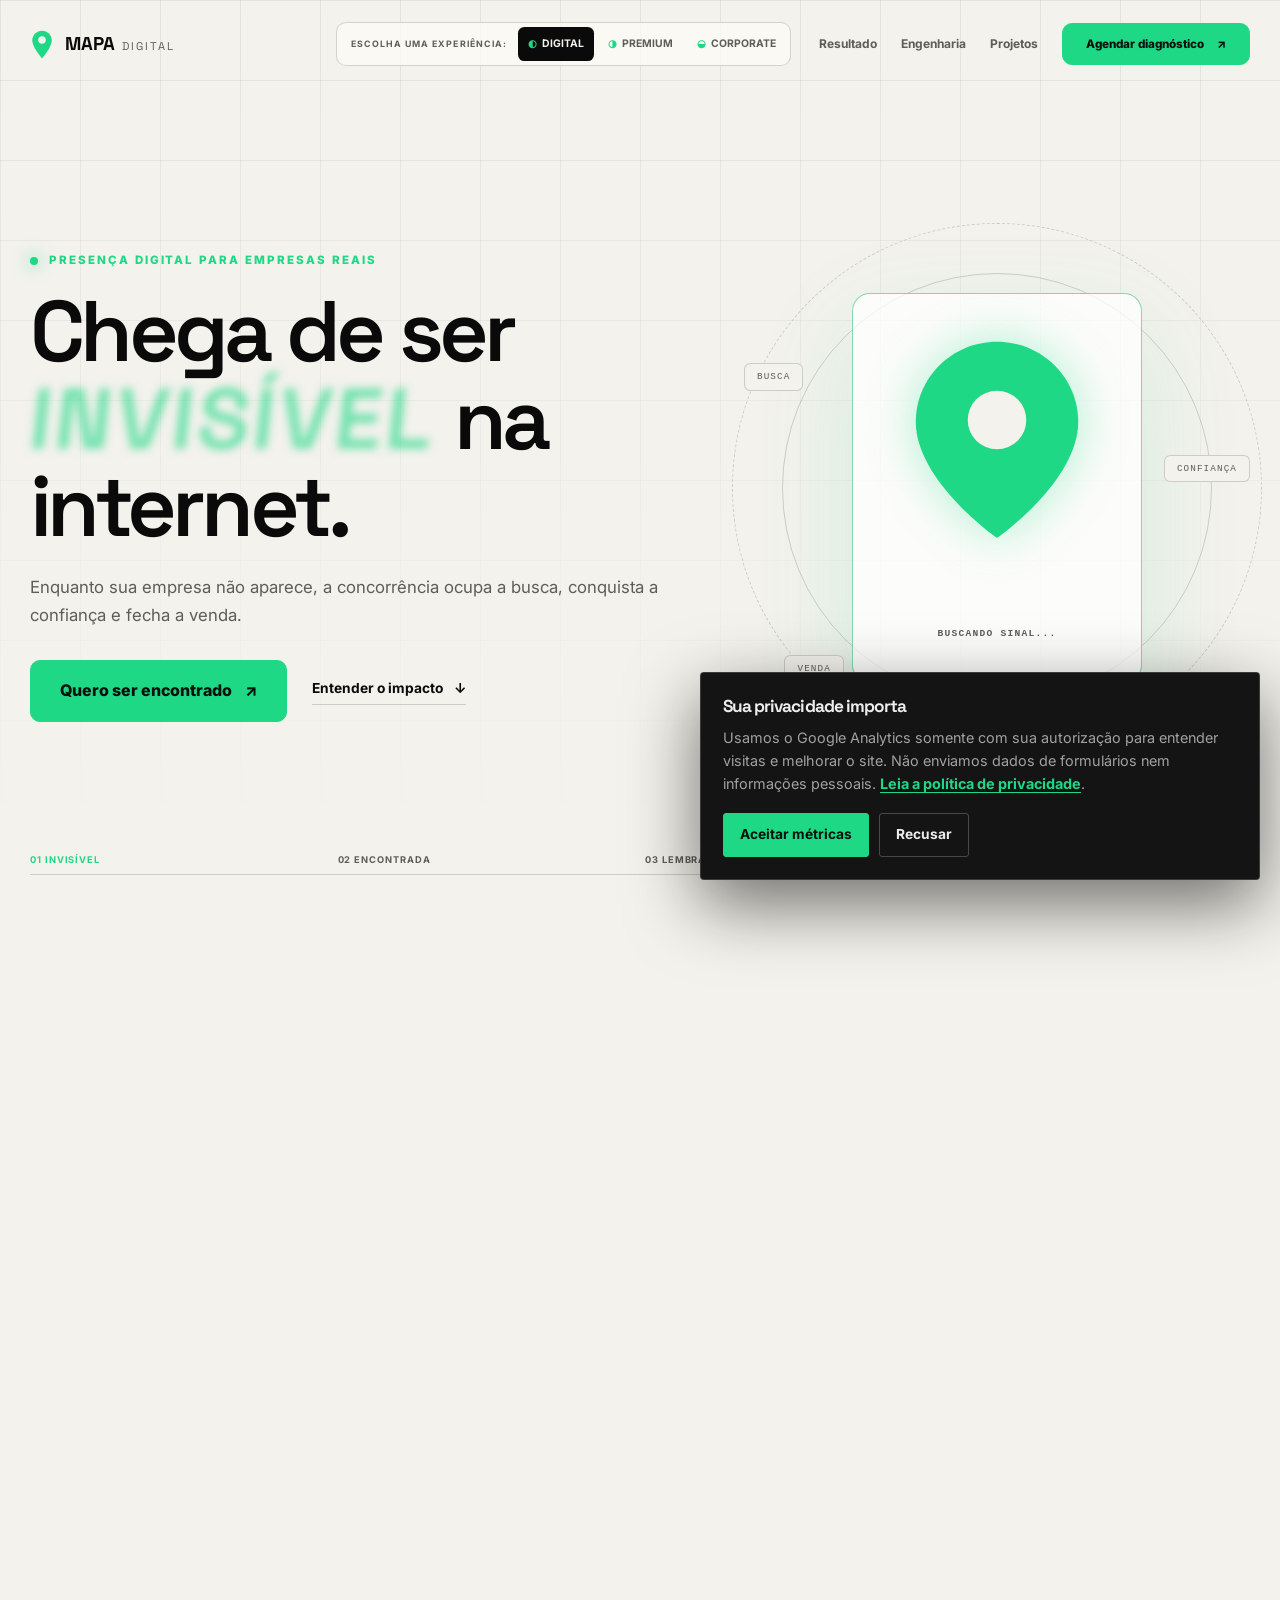
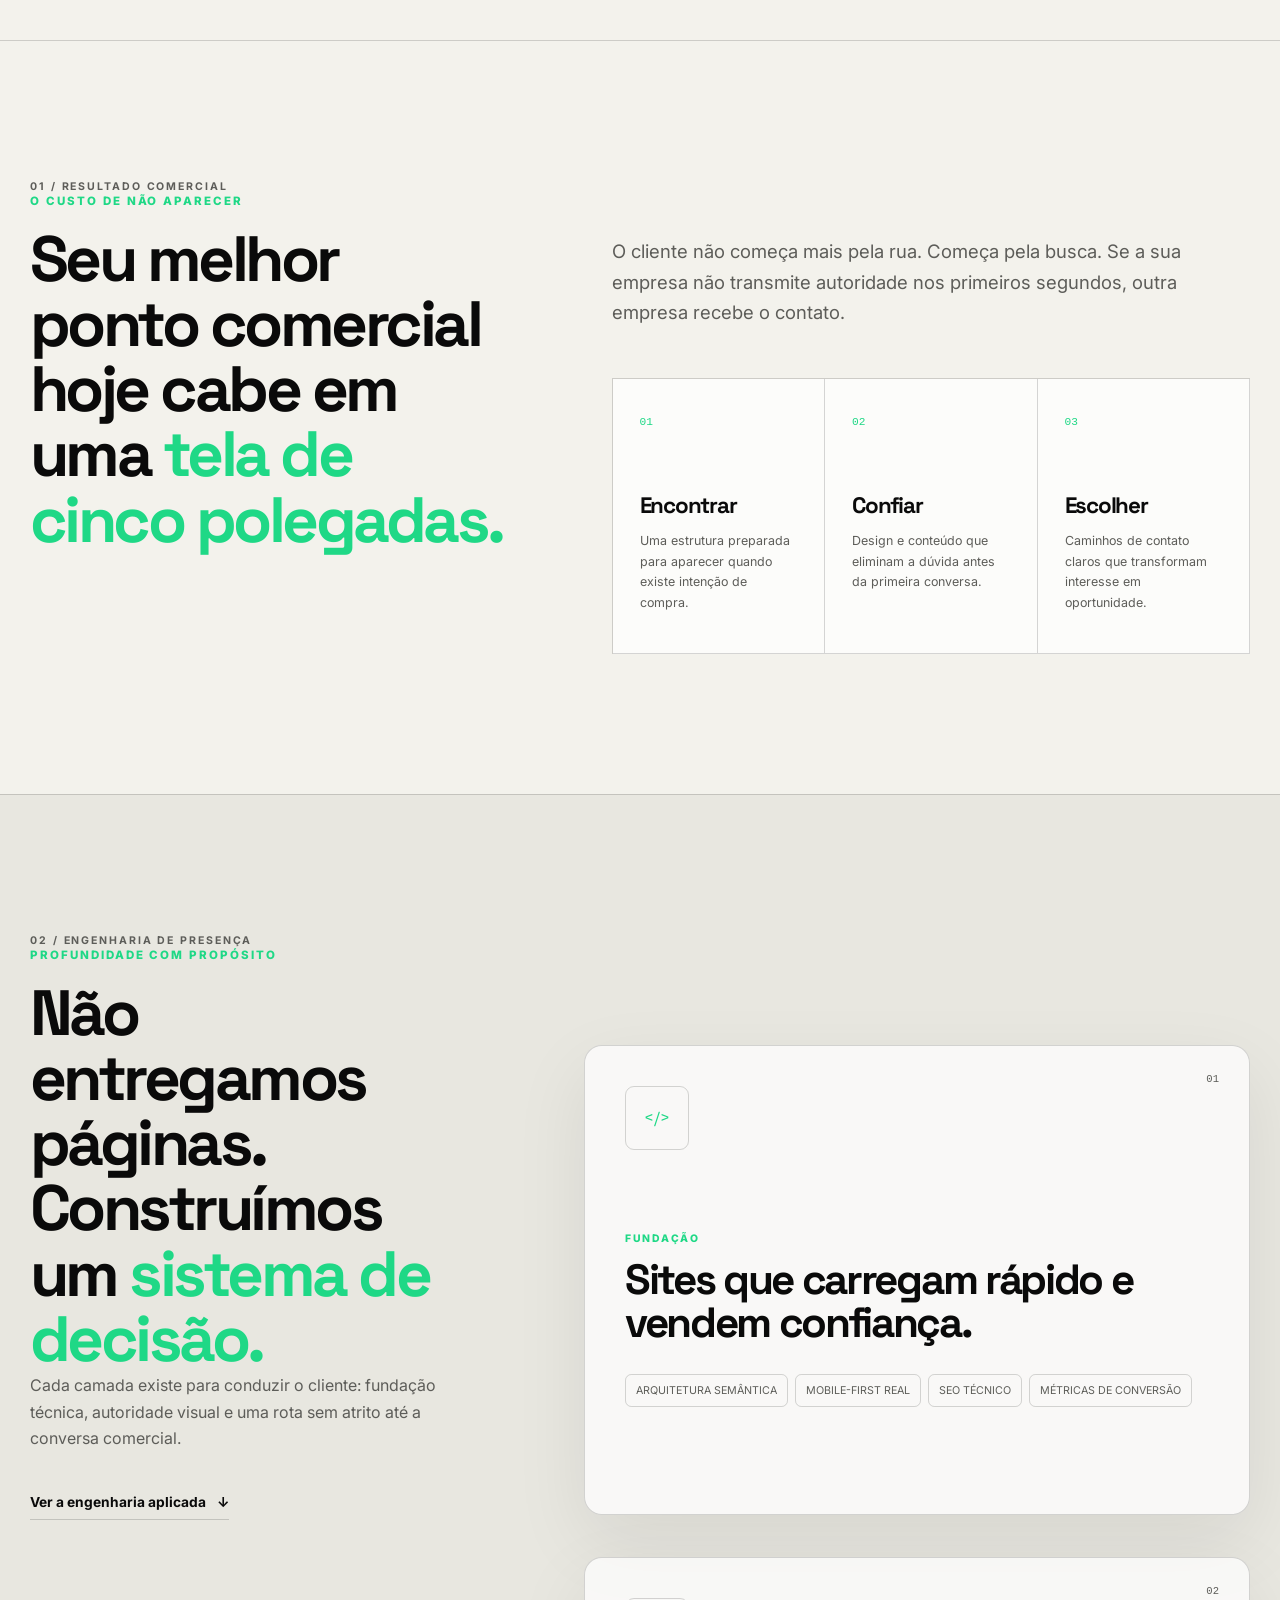
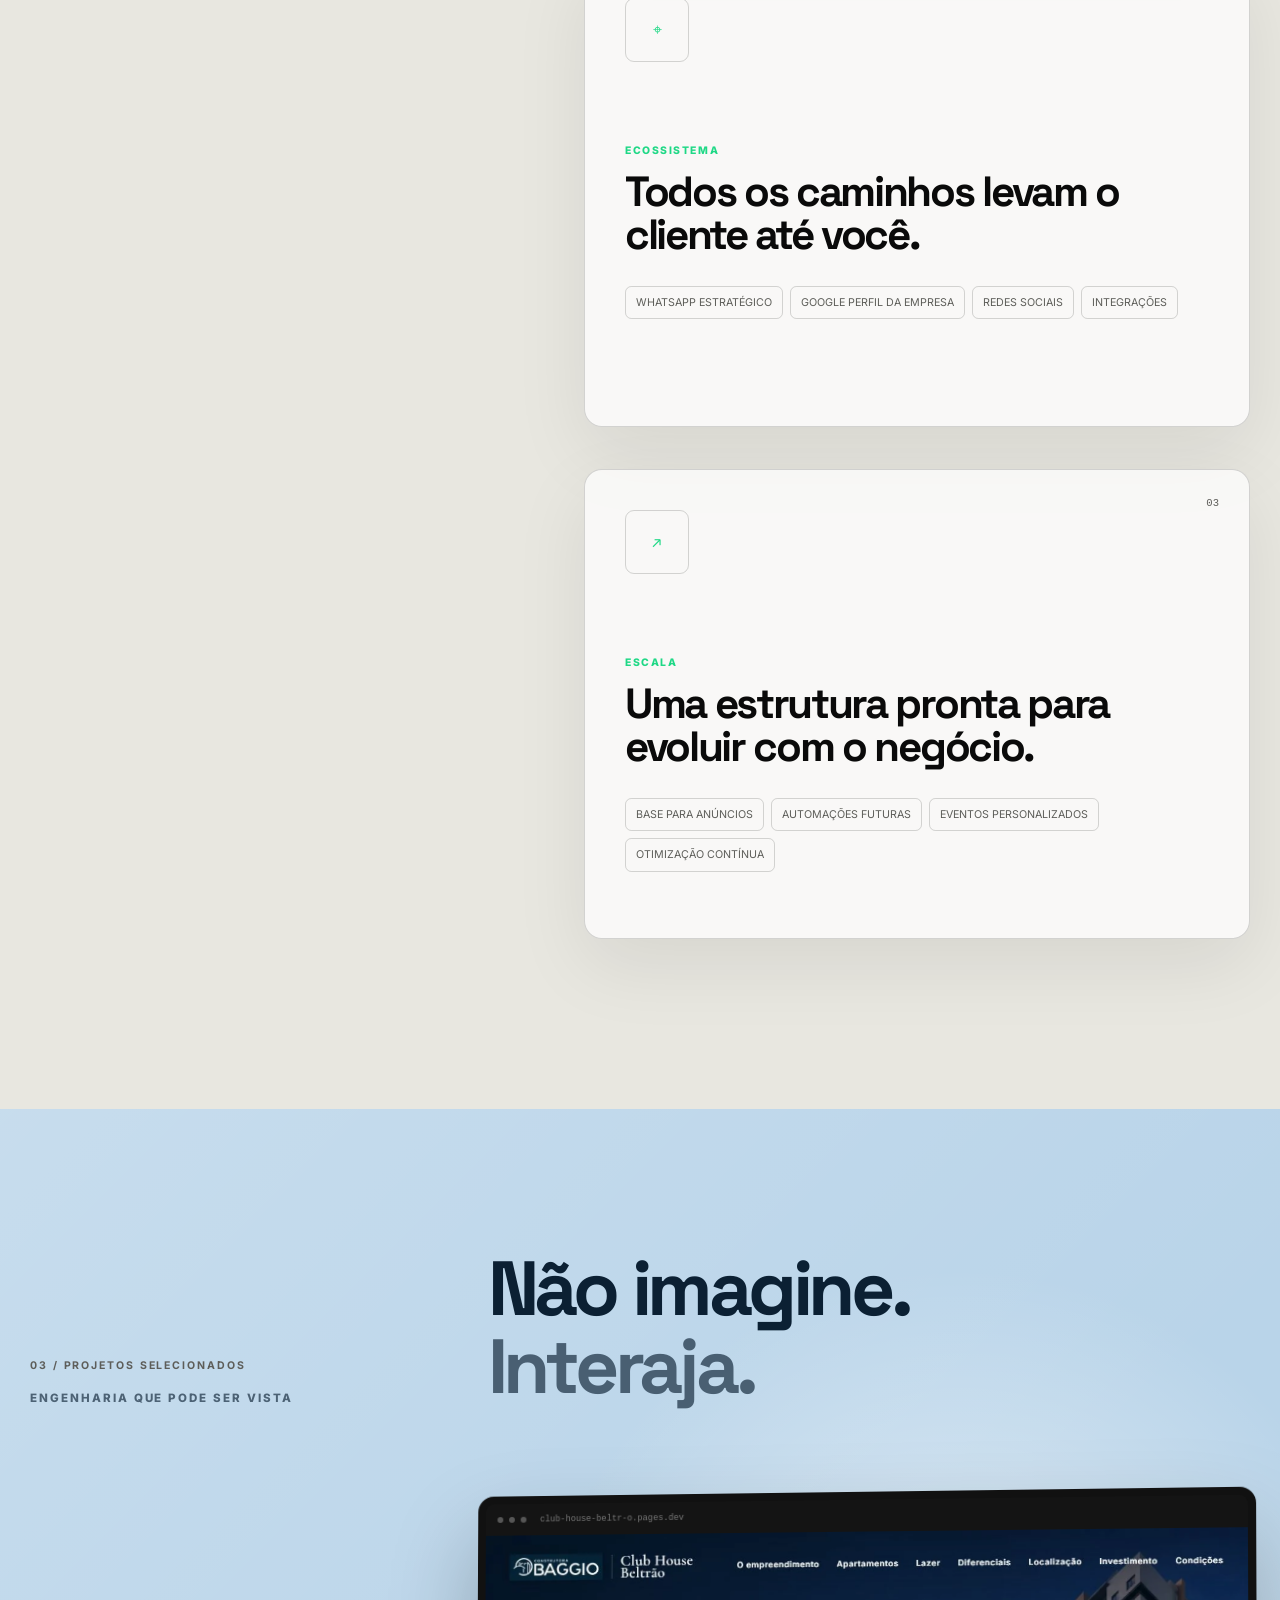
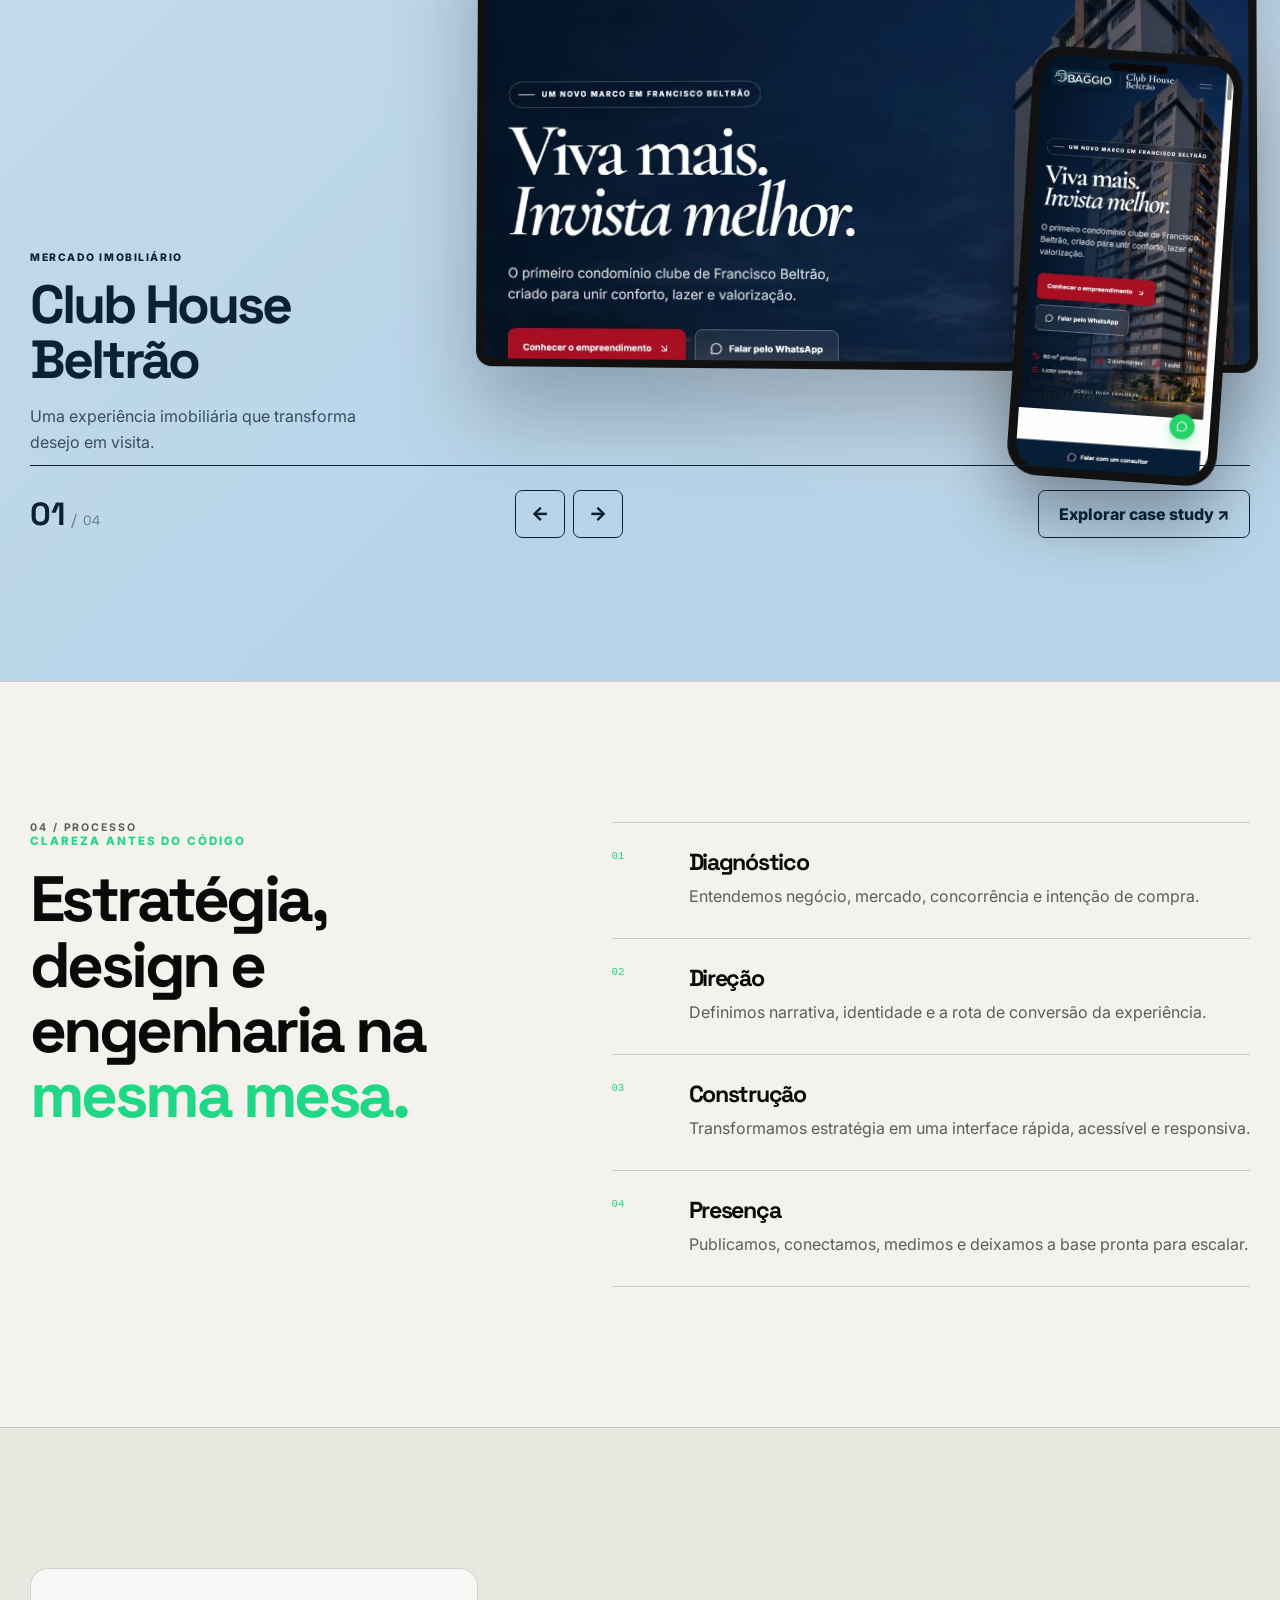
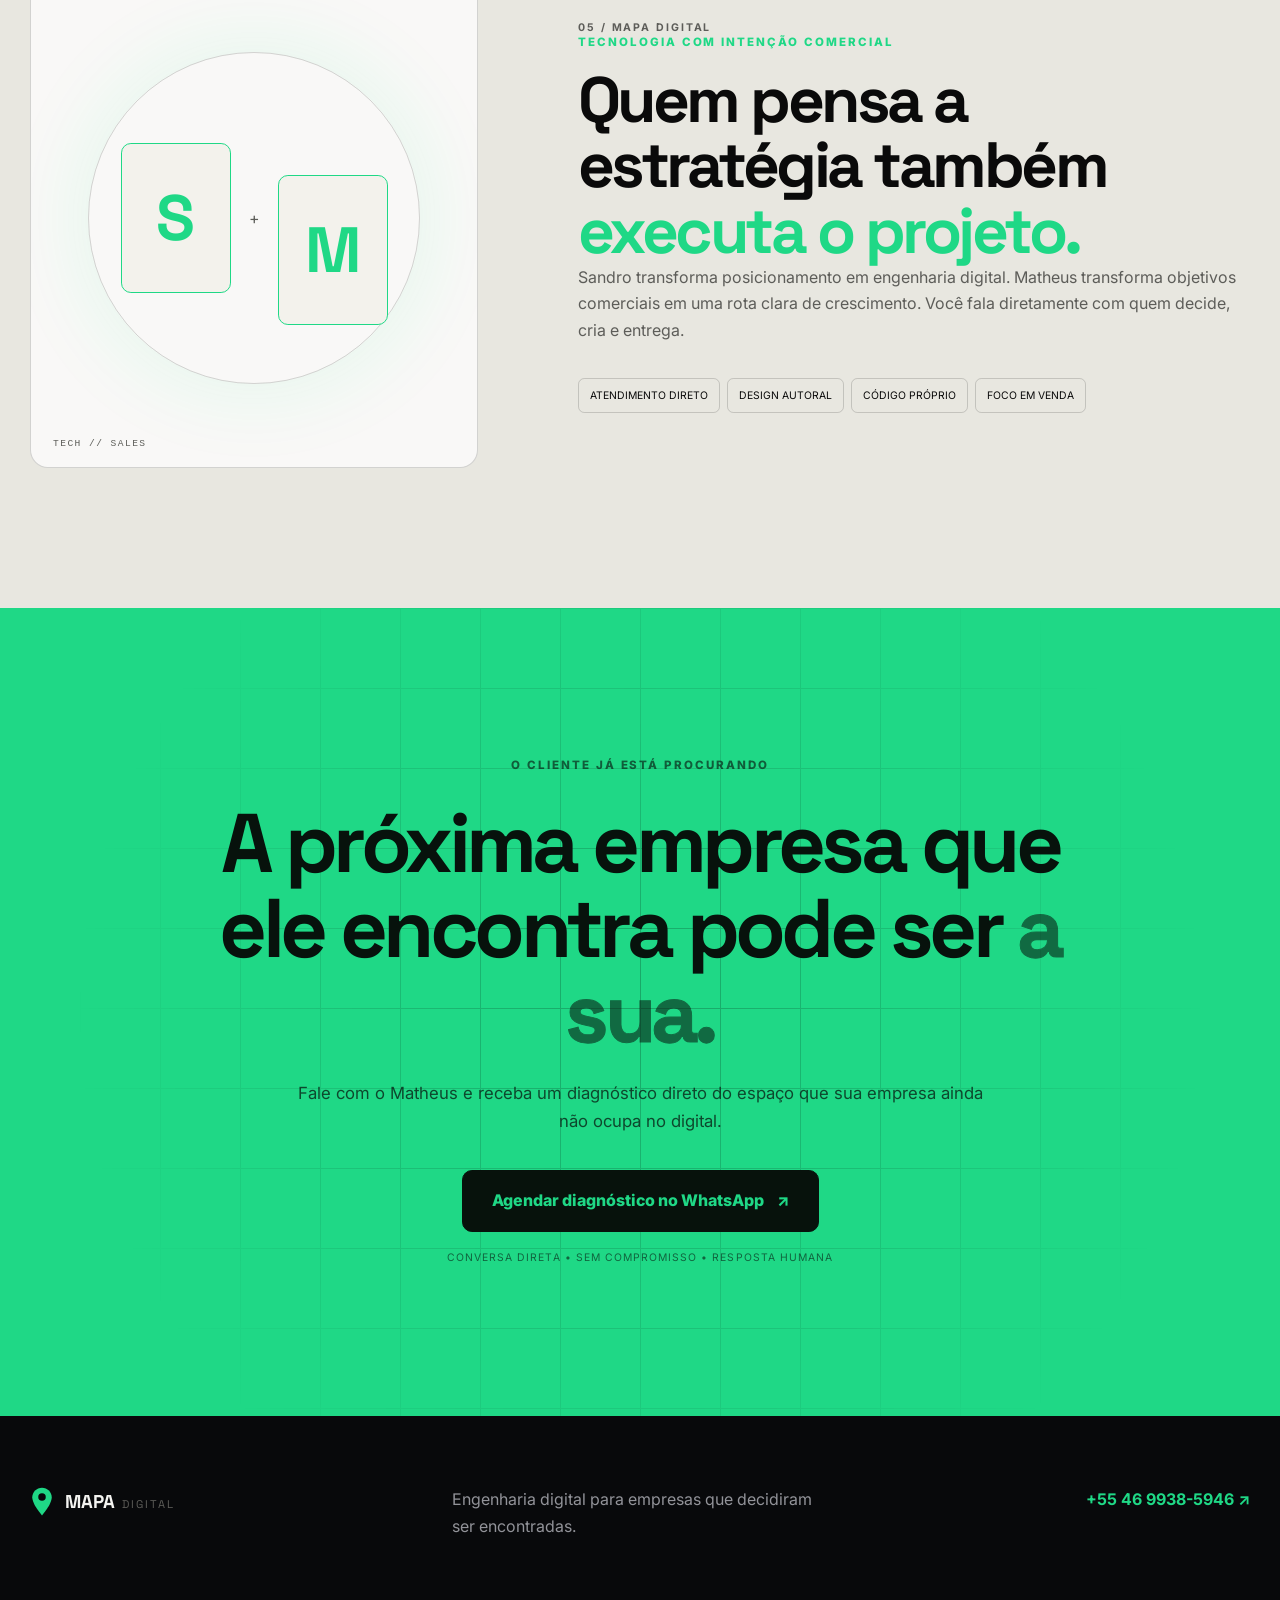
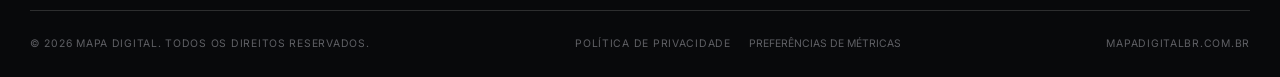
==== commit 3bce819c: "Melhora narrativa e mockups mobile" ====
--- a/index.html
+++ b/index.html
@@ -81,7 +81,7 @@
         <div class="container story-layout">
           <div class="story-copy">
             <p class="eyebrow"><span></span> Presença digital para empresas reais</p>
-            <h1>Chega de ser <span class="story-word" data-story-word>INVISÍVEL</span> na internet.</h1>
+            <h1 data-story-heading><span data-story-prefix>Chega de ser</span> <span class="story-word" data-story-word>INVISÍVEL</span><span data-story-suffix> na internet.</span></h1>
             <p class="story-lead" data-story-lead>Enquanto sua empresa não aparece, a concorrência ocupa a busca, conquista a confiança e fecha a venda.</p>
             <div class="story-actions">
               <a class="button button-large" href="https://wa.me/554699385946?text=Ol%C3%A1%2C%20Matheus%21%20Quero%20parar%20de%20ser%20invis%C3%ADvel%20na%20internet%20e%20agendar%20uma%20conversa." target="_blank" rel="noopener noreferrer">Quero ser encontrado <span aria-hidden="true">↗</span></a>
@@ -101,7 +101,7 @@
         </div>
 
         <div class="story-progress" aria-hidden="true">
-          <span data-story-step="0">01 Invisível</span><span data-story-step="1">02 Encontrado</span><span data-story-step="2">03 Lembrado</span><span data-story-step="3">04 Escolhido</span>
+          <span data-story-step="0">01 Invisível</span><span data-story-step="1">02 Encontrada</span><span data-story-step="2">03 Lembrada</span><span data-story-step="3">04 Escolhido</span>
           <i><b data-story-progress></b></i>
         </div>
       </div>
@@ -166,7 +166,7 @@
 
           <div class="mockup-composition" data-project-media>
             <div class="desktop-mockup"><div class="browser-bar"><i></i><i></i><i></i><span data-project-domain>club-house-beltr-o.pages.dev</span></div><div class="desktop-screen"><img data-project-desktop src="assets/images/club-house-beltrao.webp" width="1265" height="708" alt="Landing page Club House Beltrão"></div></div>
-            <div class="mobile-mockup"><div class="mobile-speaker"></div><div class="mobile-screen"><img data-project-mobile src="assets/images/club-house-beltrao.webp" width="1265" height="708" alt="Versão móvel do projeto Club House Beltrão"></div></div>
+            <div class="mobile-mockup"><div class="mobile-speaker"></div><div class="mobile-screen"><img data-project-mobile src="assets/images/club-house-beltrao-mobile.png" width="375" height="811" alt="Versão móvel real do projeto Club House Beltrão"></div></div>
           </div>
 
           <div class="showcase-controls">
--- a/style.css
+++ b/style.css
@@ -124,7 +124,7 @@
 .eyebrow span { width: 8px; height: 8px; border-radius: 50%; background: var(--accent); box-shadow: 0 0 17px var(--accent); }
 .story-copy h1 { max-width: 820px; margin: 20px 0 24px; font-size: clamp(3.8rem, 6.7vw, 7.1rem); font-weight: 600; }
 .story-word { display: inline-block; color: var(--accent); will-change: filter, opacity, transform; }
-.story-word.is-invisible { filter: blur(8px); opacity: .46; letter-spacing: .04em; transform: skewX(-8deg); }
+.story-word.is-invisible { filter: blur(4px); opacity: .62; letter-spacing: .04em; transform: skewX(-6deg); }
 .story-lead { max-width: 650px; margin-bottom: 30px; color: var(--muted); font-size: 1.05rem; }
 .story-actions { display: flex; align-items: center; flex-wrap: wrap; gap: 25px; }
 .story-visual { position: relative; min-height: 540px; display: grid; place-items: center; }
@@ -314,6 +314,7 @@
   .story-sticky { min-height: 620px; }
   .story-layout { padding-top: 80px; }
   .story-copy h1 { font-size: clamp(2.8rem, 14vw, 4.3rem); }
+  .story-word.is-invisible { filter: blur(2.5px); opacity: .68; }
   .story-lead { font-size: .92rem; }
   .story-actions { flex-direction: column; align-items: stretch; }.story-actions .text-link { align-self: center; }
   .story-progress { bottom: 15px; grid-template-columns: repeat(4, 1fr); width: calc(100% - 28px); }.story-progress span { font-size: 0; }.story-progress span::before { font-size: .65rem; }.story-progress span:nth-child(1)::before { content: "01"; }.story-progress span:nth-child(2)::before { content: "02"; }.story-progress span:nth-child(3)::before { content: "03"; }.story-progress span:nth-child(4)::before { content: "04"; }
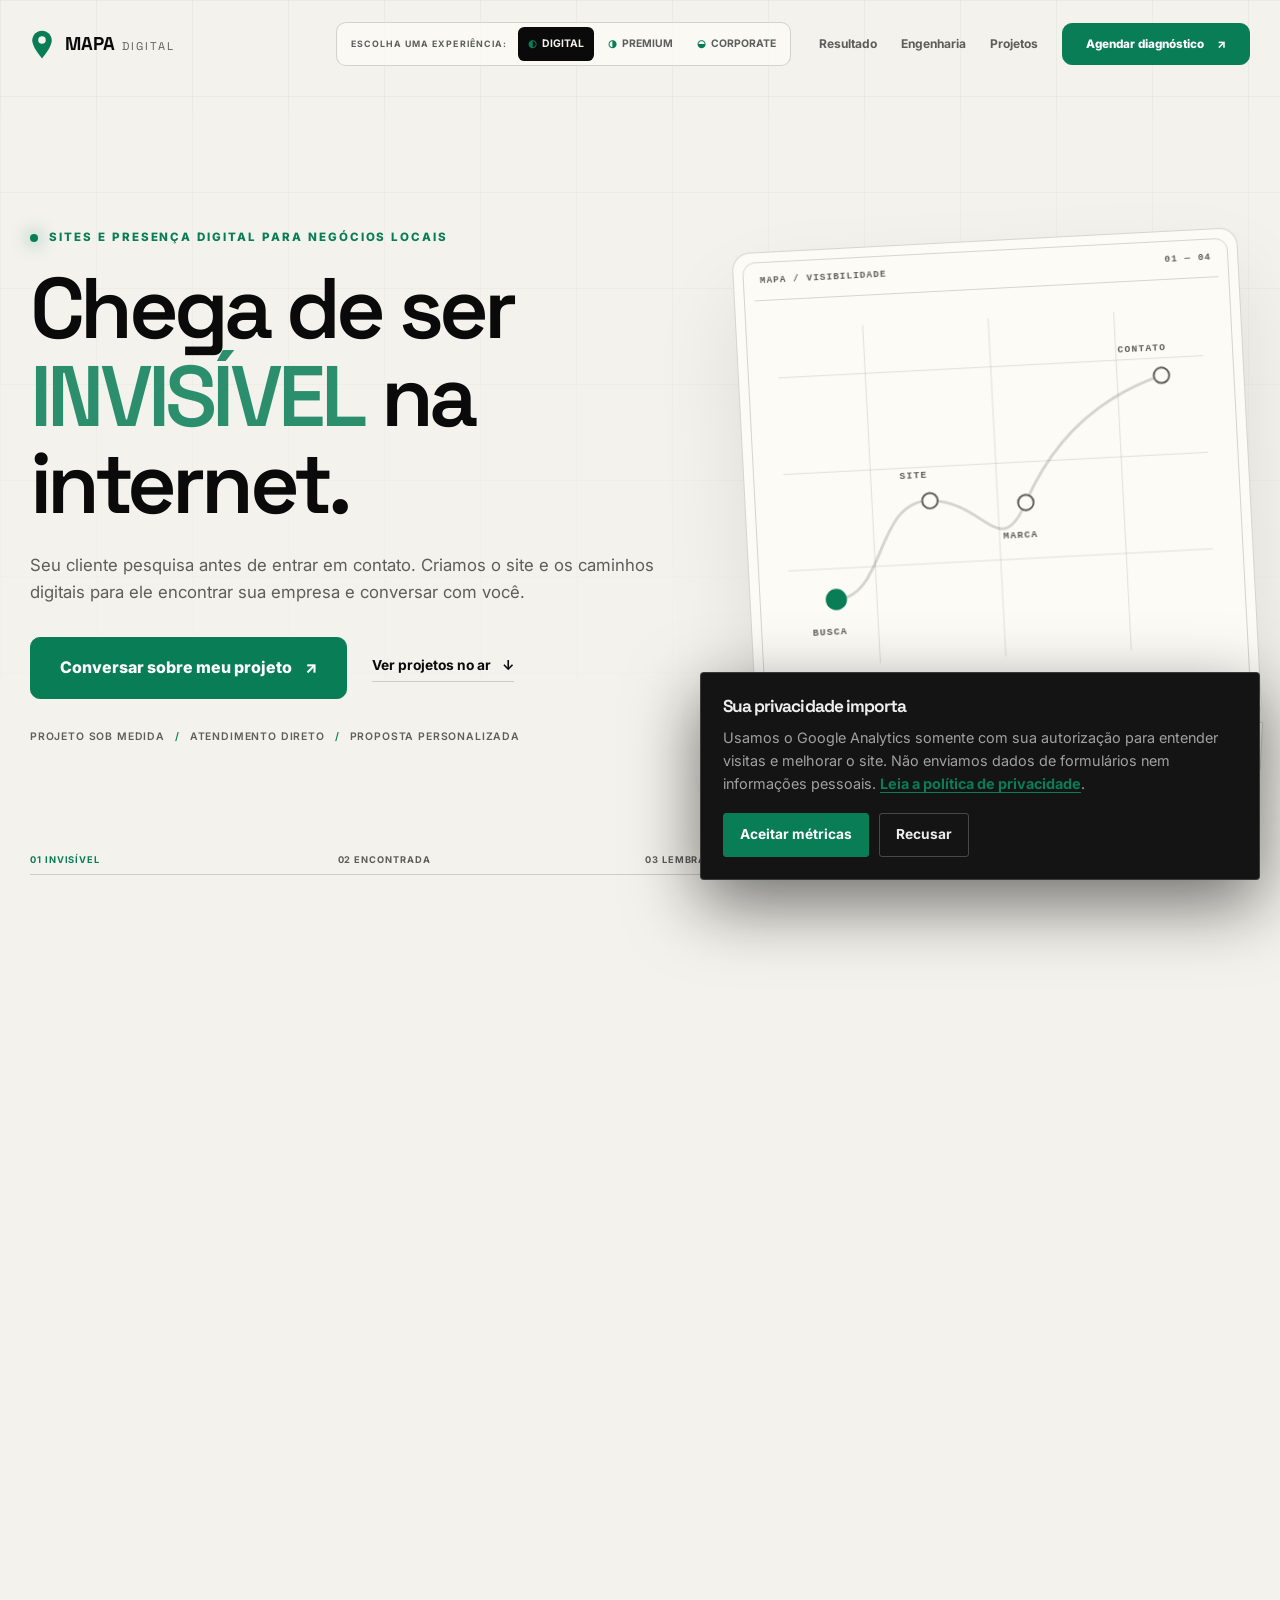
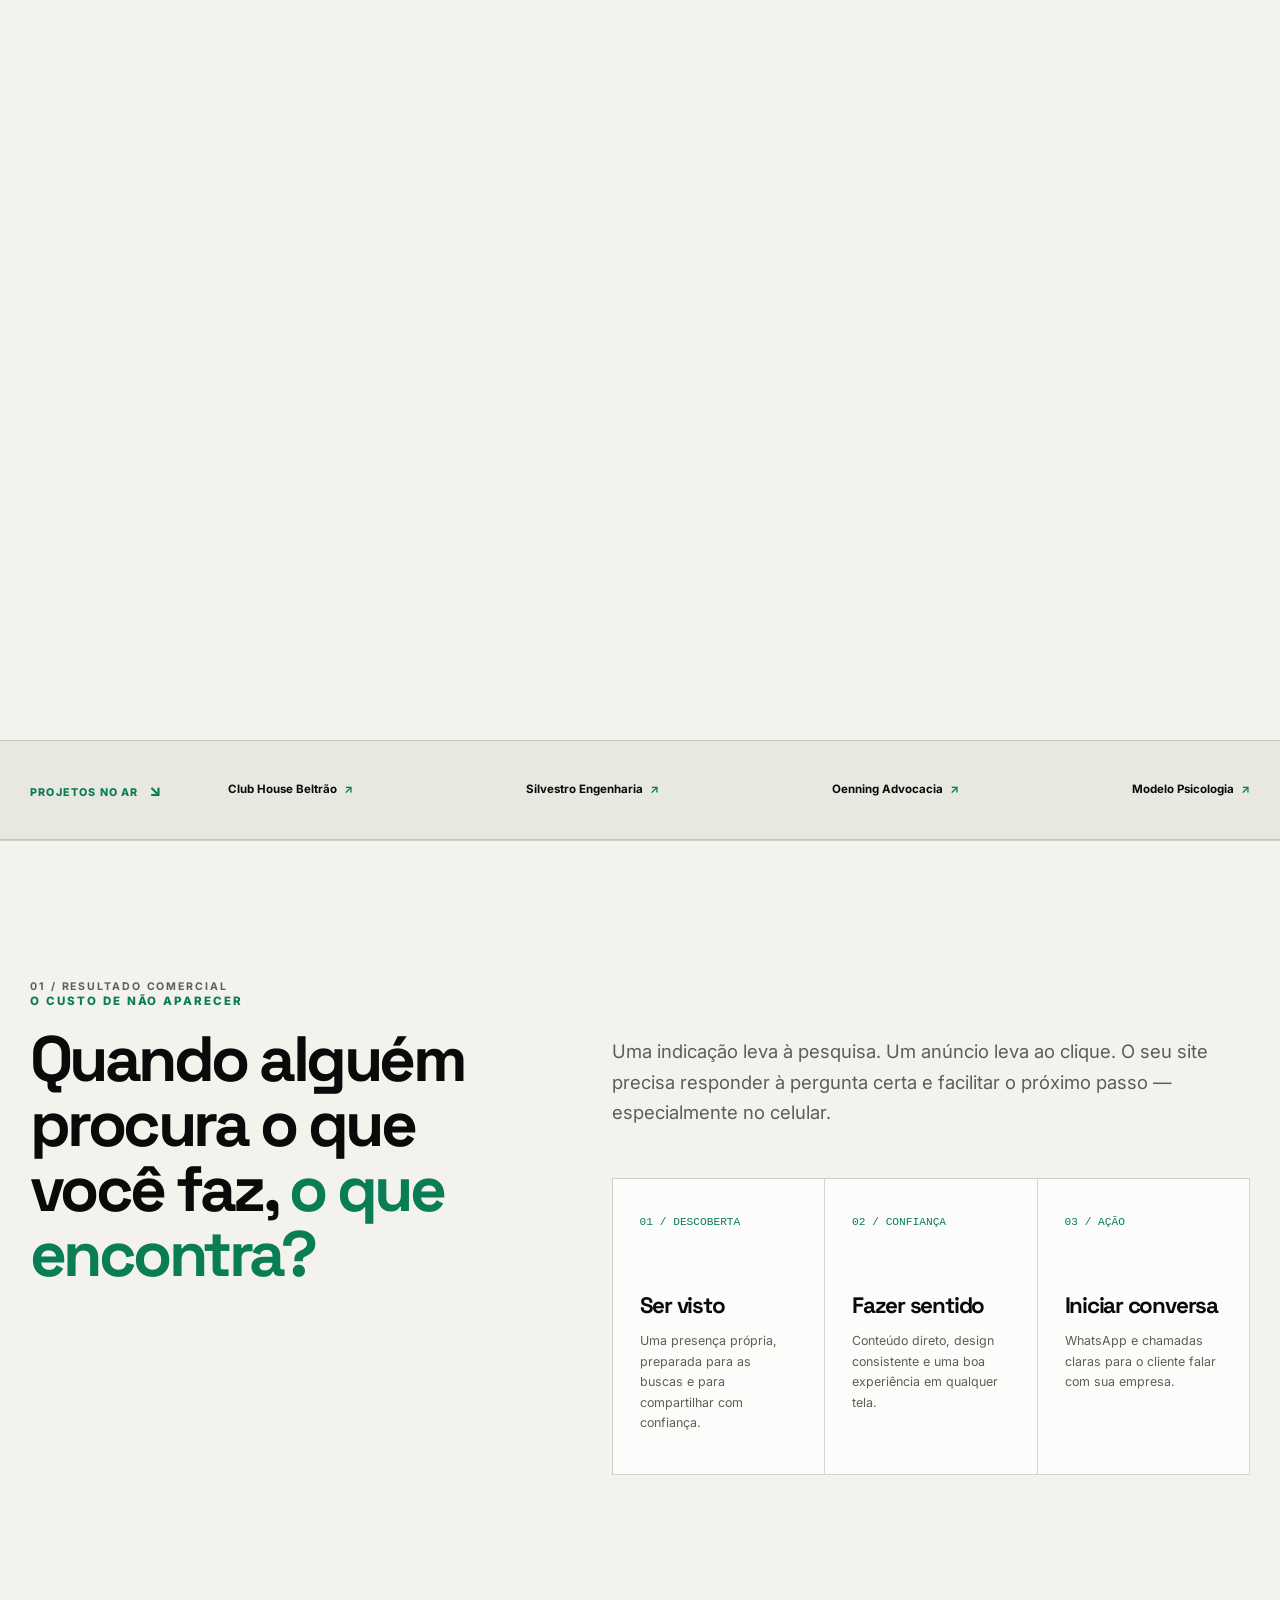
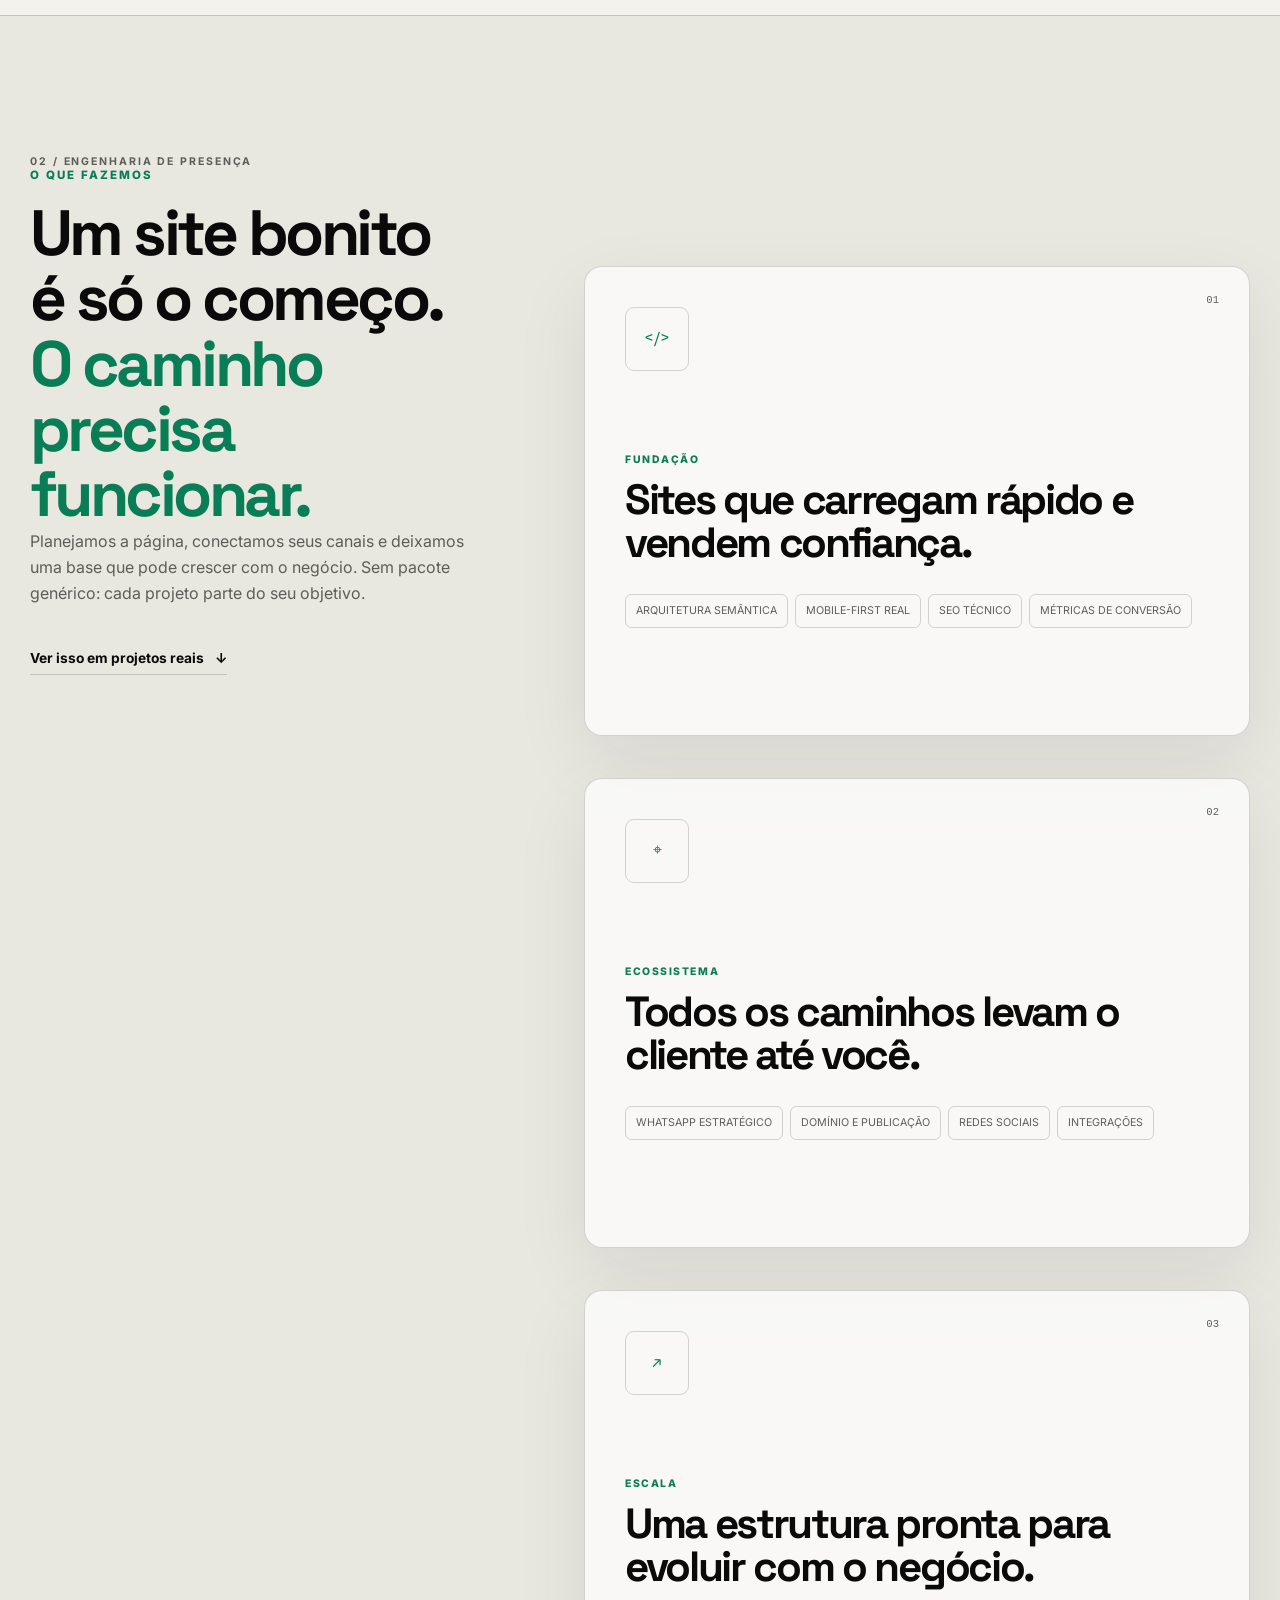
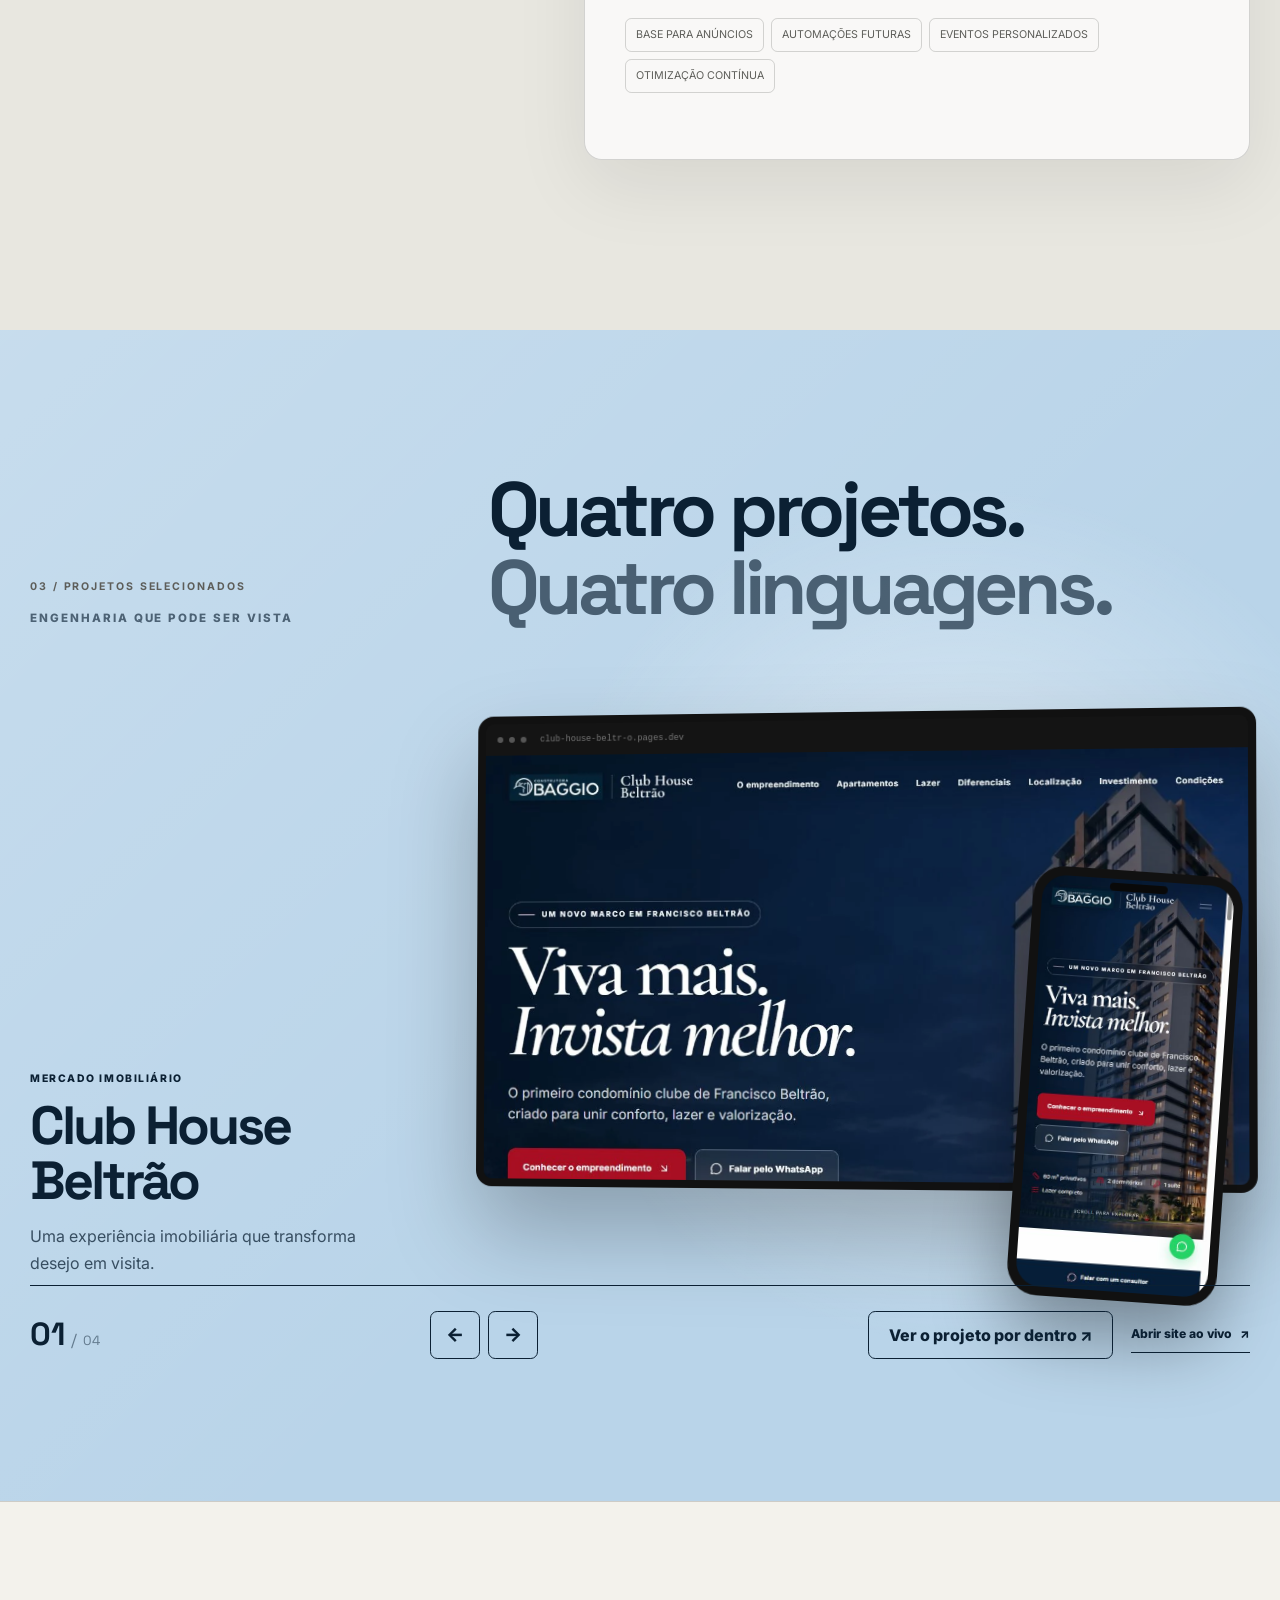
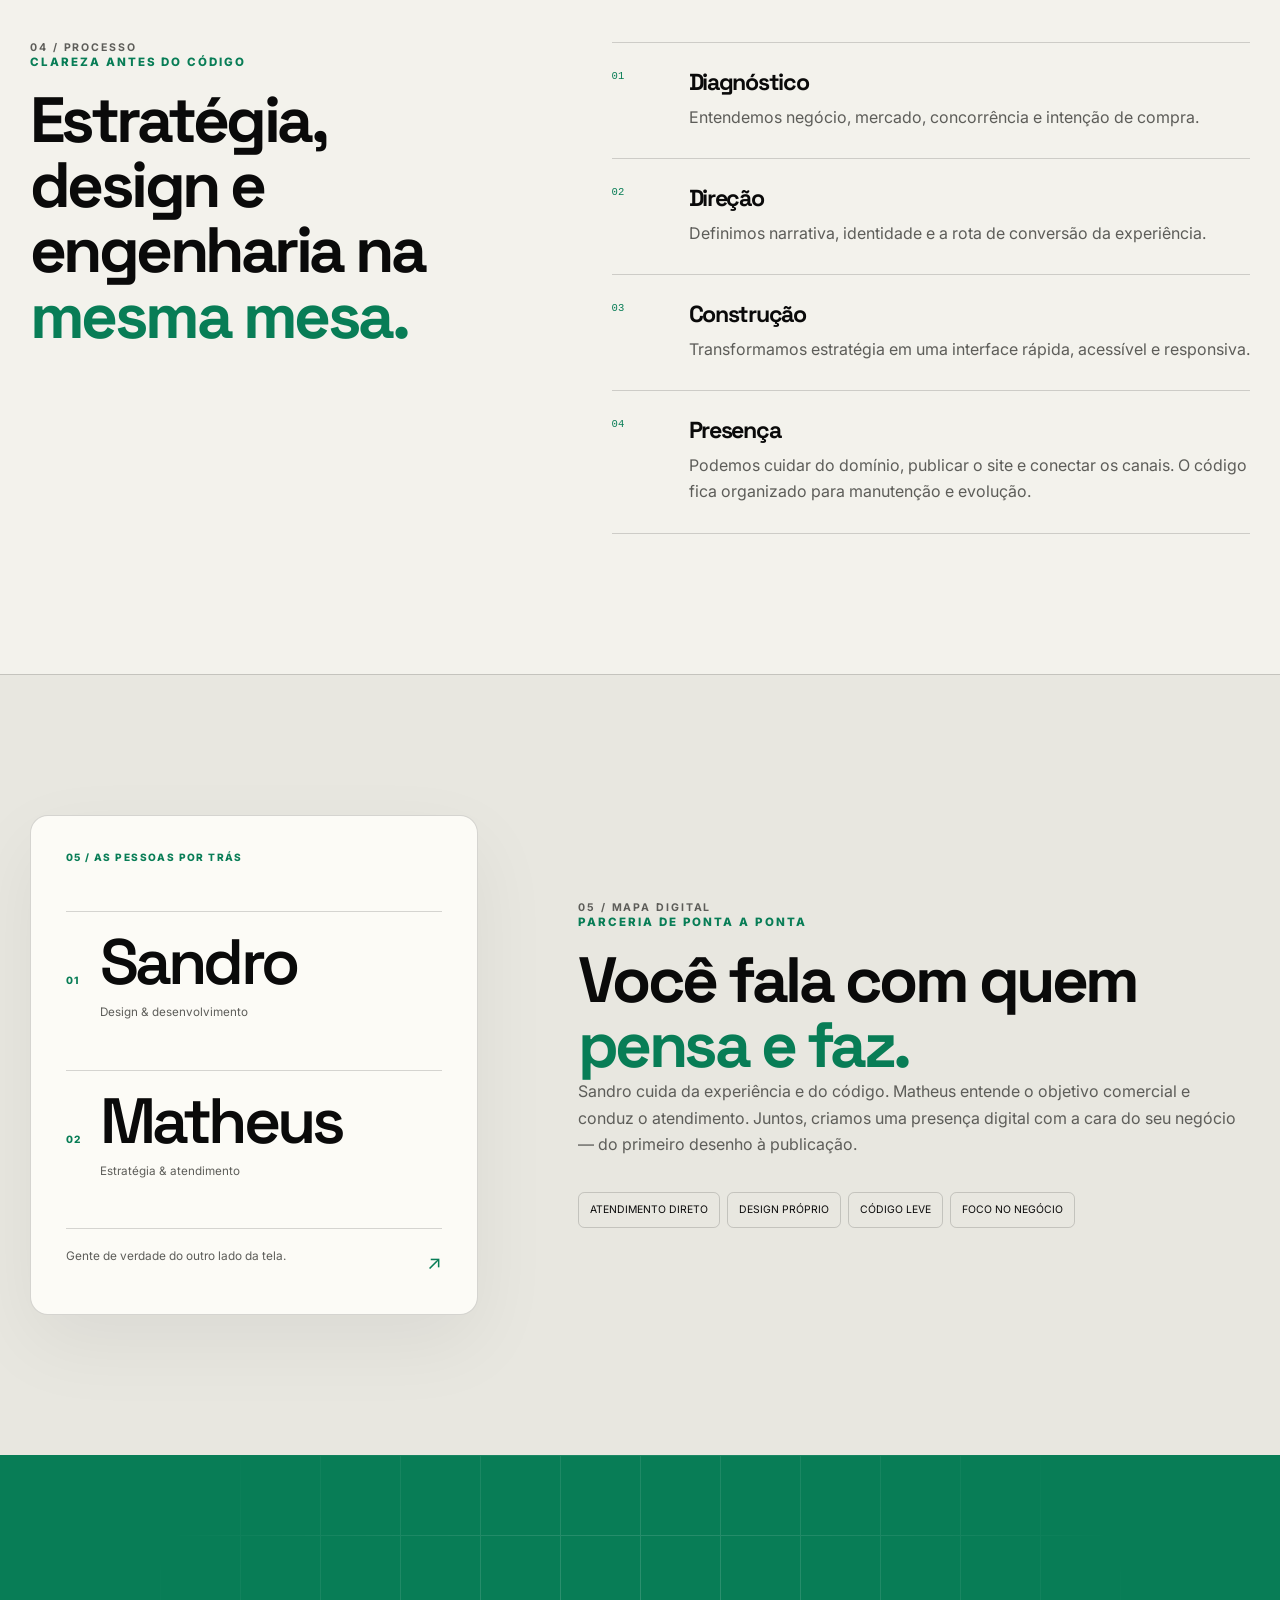
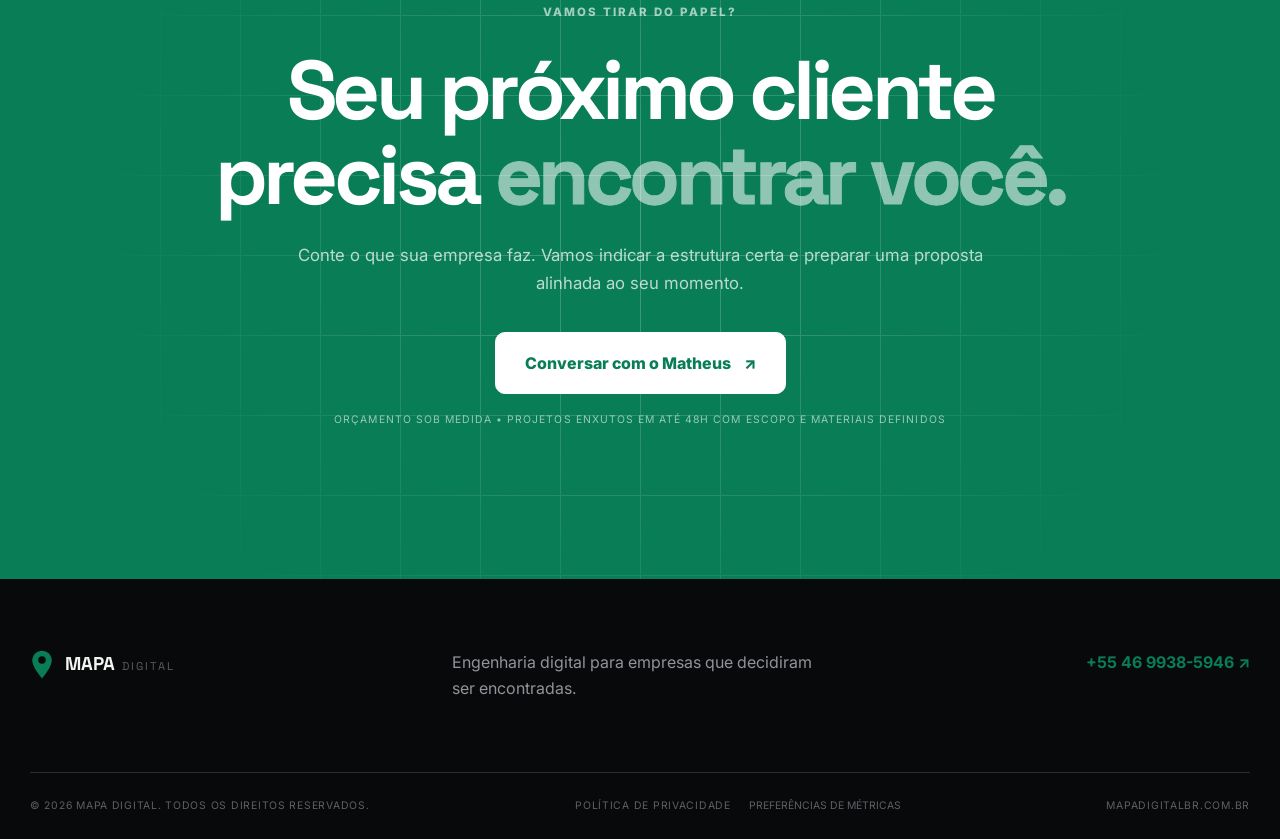
==== commit 4b1f3530: "Refina experiência e conversão da Mapa Digital" ====
--- a/index.html
+++ b/index.html
@@ -3,43 +3,43 @@
 <head>
   <meta charset="utf-8">
   <meta name="viewport" content="width=device-width, initial-scale=1">
-  <title>Mapa Digital | Presença que transforma buscas em vendas</title>
-  <meta name="description" content="A Mapa Digital cria sites, presença digital e experiências de alta conversão para empresas que querem ser encontradas, lembradas e escolhidas.">
+  <title>Mapa Digital | Sites e presença digital para negócios locais</title>
+  <meta name="description" content="Sites e landing pages sob medida, com design, publicação e canais de contato conectados. Conheça os projetos da Mapa Digital e fale com a equipe.">
   <meta name="author" content="Mapa Digital">
   <meta name="theme-color" content="#f3f2ec">
   <meta name="robots" content="index, follow">
-  <link rel="canonical" href="https://dev-sandro.github.io/landing-page-vendas/">
+  <link rel="canonical" href="https://landing-sites.netlify.app/">
 
   <meta property="og:type" content="website">
   <meta property="og:locale" content="pt_BR">
   <meta property="og:site_name" content="Mapa Digital">
   <meta property="og:title" content="Mapa Digital | Chega de ser invisível na internet">
-  <meta property="og:description" content="Engenharia, estratégia e presença digital para sua empresa ser encontrada e escolhida.">
-  <meta property="og:url" content="https://dev-sandro.github.io/landing-page-vendas/">
-  <meta property="og:image" content="https://dev-sandro.github.io/landing-page-vendas/assets/images/og-mapa-digital.png">
+  <meta property="og:description" content="Sites sob medida e presença digital pensada para aproximar sua empresa de novos clientes.">
+  <meta property="og:url" content="https://landing-sites.netlify.app/">
+  <meta property="og:image" content="https://landing-sites.netlify.app/assets/images/og-mapa-digital.png">
   <meta property="og:image:width" content="1200">
   <meta property="og:image:height" content="630">
   <meta property="og:image:alt" content="Mapa Digital — seu negócio encontrado, lembrado e escolhido">
   <meta name="twitter:card" content="summary_large_image">
   <meta name="twitter:title" content="Mapa Digital | Chega de ser invisível na internet">
   <meta name="twitter:description" content="Sites, estratégia e tecnologia para sua empresa vender no digital.">
-  <meta name="twitter:image" content="https://dev-sandro.github.io/landing-page-vendas/assets/images/og-mapa-digital.png">
+  <meta name="twitter:image" content="https://landing-sites.netlify.app/assets/images/og-mapa-digital.png">
 
   <link rel="icon" href="assets/images/mapa-digital-pin.svg" type="image/svg+xml">
   <link rel="manifest" href="site.webmanifest">
   <link rel="preconnect" href="https://fonts.googleapis.com">
   <link rel="preconnect" href="https://fonts.gstatic.com" crossorigin>
   <link href="https://fonts.googleapis.com/css2?family=DM+Serif+Display&family=Inter:wght@400;500;600;700;800&family=Space+Grotesk:wght@500;600;700&display=swap" rel="stylesheet">
-  <link rel="stylesheet" href="style.css">
+  <link rel="stylesheet" href="style.css?v=20260916-2">
 
   <script type="application/ld+json">
   {
     "@context": "https://schema.org",
     "@type": "ProfessionalService",
-    "@id": "https://dev-sandro.github.io/landing-page-vendas/#service",
+    "@id": "https://landing-sites.netlify.app/#service",
     "name": "Mapa Digital",
     "description": "Sites, experiências digitais e integrações para negócios locais.",
-    "url": "https://dev-sandro.github.io/landing-page-vendas/",
+    "url": "https://landing-sites.netlify.app/",
     "telephone": "+55 46 9938-5946",
     "areaServed": { "@type": "Country", "name": "Brasil" },
     "serviceType": ["Sites e landing pages", "Presença digital", "Integrações", "Experiências de conversão"]
@@ -80,23 +80,32 @@
         <div class="story-grid" aria-hidden="true"></div>
         <div class="container story-layout">
           <div class="story-copy">
-            <p class="eyebrow"><span></span> Presença digital para empresas reais</p>
+            <p class="eyebrow"><span></span> Sites e presença digital para negócios locais</p>
             <h1 data-story-heading><span data-story-prefix>Chega de ser</span> <span class="story-word" data-story-word>INVISÍVEL</span><span data-story-suffix> na internet.</span></h1>
-            <p class="story-lead" data-story-lead>Enquanto sua empresa não aparece, a concorrência ocupa a busca, conquista a confiança e fecha a venda.</p>
+            <p class="story-lead" data-story-lead>Seu cliente pesquisa antes de entrar em contato. Criamos o site e os caminhos digitais para ele encontrar sua empresa e conversar com você.</p>
             <div class="story-actions">
-              <a class="button button-large" href="https://wa.me/554699385946?text=Ol%C3%A1%2C%20Matheus%21%20Quero%20parar%20de%20ser%20invis%C3%ADvel%20na%20internet%20e%20agendar%20uma%20conversa." target="_blank" rel="noopener noreferrer">Quero ser encontrado <span aria-hidden="true">↗</span></a>
-              <a class="text-link" href="#resultado">Entender o impacto <span aria-hidden="true">↓</span></a>
+              <a class="button button-large" href="https://wa.me/554699385946?text=Ol%C3%A1%2C%20Matheus%21%20Quero%20conversar%20sobre%20um%20site%20para%20minha%20empresa." target="_blank" rel="noopener noreferrer">Conversar sobre meu projeto <span aria-hidden="true">↗</span></a>
+              <a class="text-link" href="#projetos">Ver projetos no ar <span aria-hidden="true">↓</span></a>
             </div>
+            <p class="hero-aside">Projeto sob medida <span aria-hidden="true">/</span> Atendimento direto <span aria-hidden="true">/</span> Proposta personalizada</p>
           </div>
 
           <div class="story-visual" aria-hidden="true">
-            <div class="signal-ring signal-ring-a"></div>
-            <div class="signal-ring signal-ring-b"></div>
-            <div class="story-pin">
-              <svg viewBox="0 0 180 220"><path d="M90 6C42.5 6 4 44 4 90.9 4 154 90 214 90 214s86-60 86-123.1C176 44 137.5 6 90 6Z"/><circle cx="90" cy="89" r="31"/></svg>
-              <span data-story-status>BUSCANDO SINAL...</span>
+            <div class="route-board">
+              <div class="route-board-top"><span>MAPA / VISIBILIDADE</span><span data-route-counter>01 — 04</span></div>
+              <svg class="route-map" viewBox="0 0 480 390" role="presentation">
+                <path class="route-grid-line" d="M20 70H460M20 170H460M20 270H460M110 20V370M240 20V370M370 20V370"/>
+                <path class="route-track" d="M68 302C120 302 113 202 170 205S239 273 269 212 347 108 416 88"/>
+                <path class="route-active" data-route-path pathLength="100" d="M68 302C120 302 113 202 170 205S239 273 269 212 347 108 416 88"/>
+                <circle class="route-point" data-route-node="0" cx="68" cy="302" r="8"/>
+                <circle class="route-point" data-route-node="1" cx="170" cy="205" r="8"/>
+                <circle class="route-point" data-route-node="2" cx="269" cy="212" r="8"/>
+                <circle class="route-point" data-route-node="3" cx="416" cy="88" r="8"/>
+                <text x="42" y="338">BUSCA</text><text x="140" y="181">SITE</text><text x="244" y="248">MARCA</text><text x="372" y="62">CONTATO</text>
+              </svg>
+              <div class="route-board-bottom"><span><i></i> PRESENÇA EM CONSTRUÇÃO</span><span data-story-status>BUSCANDO SINAL...</span></div>
             </div>
-            <span class="signal-label label-search">BUSCA</span><span class="signal-label label-trust">CONFIANÇA</span><span class="signal-label label-sale">VENDA</span>
+            <span class="route-coordinate">MAPA DIGITAL / BRASIL <br> IDEIAS QUE ENCONTRAM PESSOAS</span>
           </div>
         </div>
 
@@ -106,20 +115,32 @@
         </div>
       </div>
     </section>
+
+    <div class="proof-strip" aria-label="Projetos publicados">
+      <div class="container proof-inner">
+        <span>Projetos no ar <i aria-hidden="true">↘</i></span>
+        <div class="proof-links">
+          <a href="https://club-house-beltr-o.pages.dev/#inicio" target="_blank" rel="noopener noreferrer">Club House Beltrão <span aria-hidden="true">↗</span></a>
+          <a href="https://silvestro-engenharia.pages.dev/" target="_blank" rel="noopener noreferrer">Silvestro Engenharia <span aria-hidden="true">↗</span></a>
+          <a href="https://oenningadvocacia.adv.br/" target="_blank" rel="noopener noreferrer">Oenning Advocacia <span aria-hidden="true">↗</span></a>
+          <a href="https://dev-sandro.github.io/modelo-psi/" target="_blank" rel="noopener noreferrer">Modelo Psicologia <span aria-hidden="true">↗</span></a>
+        </div>
+      </div>
+    </div>
 
     <section class="impact-section" id="resultado">
       <div class="container impact-grid">
         <div class="impact-heading reveal">
           <span class="section-index">01 / RESULTADO COMERCIAL</span>
           <p class="section-kicker">O custo de não aparecer</p>
-          <h2>Seu melhor ponto comercial hoje cabe em uma <em>tela de cinco polegadas.</em></h2>
+          <h2>Quando alguém procura o que você faz, <em>o que encontra?</em></h2>
         </div>
         <div class="impact-body reveal">
-          <p class="impact-lead">O cliente não começa mais pela rua. Começa pela busca. Se a sua empresa não transmite autoridade nos primeiros segundos, outra empresa recebe o contato.</p>
+          <p class="impact-lead">Uma indicação leva à pesquisa. Um anúncio leva ao clique. O seu site precisa responder à pergunta certa e facilitar o próximo passo — especialmente no celular.</p>
           <div class="impact-metrics">
-            <article><strong>01</strong><h3>Encontrar</h3><p>Uma estrutura preparada para aparecer quando existe intenção de compra.</p></article>
-            <article><strong>02</strong><h3>Confiar</h3><p>Design e conteúdo que eliminam a dúvida antes da primeira conversa.</p></article>
-            <article><strong>03</strong><h3>Escolher</h3><p>Caminhos de contato claros que transformam interesse em oportunidade.</p></article>
+            <article><strong>01 / DESCOBERTA</strong><h3>Ser visto</h3><p>Uma presença própria, preparada para as buscas e para compartilhar com confiança.</p></article>
+            <article><strong>02 / CONFIANÇA</strong><h3>Fazer sentido</h3><p>Conteúdo direto, design consistente e uma boa experiência em qualquer tela.</p></article>
+            <article><strong>03 / AÇÃO</strong><h3>Iniciar conversa</h3><p>WhatsApp e chamadas claras para o cliente falar com sua empresa.</p></article>
           </div>
         </div>
       </div>
@@ -129,10 +150,10 @@
       <div class="container engineering-layout">
         <div class="engineering-sticky reveal">
           <span class="section-index">02 / ENGENHARIA DE PRESENÇA</span>
-          <p class="section-kicker">Profundidade com propósito</p>
-          <h2>Não entregamos páginas. Construímos um <em>sistema de decisão.</em></h2>
-          <p>Cada camada existe para conduzir o cliente: fundação técnica, autoridade visual e uma rota sem atrito até a conversa comercial.</p>
-          <a class="text-link" href="#projetos">Ver a engenharia aplicada <span aria-hidden="true">↓</span></a>
+          <p class="section-kicker">O que fazemos</p>
+          <h2>Um site bonito é só o começo. <em>O caminho precisa funcionar.</em></h2>
+          <p>Planejamos a página, conectamos seus canais e deixamos uma base que pode crescer com o negócio. Sem pacote genérico: cada projeto parte do seu objetivo.</p>
+          <a class="text-link" href="#projetos">Ver isso em projetos reais <span aria-hidden="true">↓</span></a>
         </div>
 
         <div class="depth-stack" data-depth-stack>
@@ -140,7 +161,7 @@
             <span>01</span><div class="depth-icon" aria-hidden="true">&lt;/&gt;</div><p>Fundação</p><h3>Sites que carregam rápido e vendem confiança.</h3><ul><li>Arquitetura semântica</li><li>Mobile-first real</li><li>SEO técnico</li><li>Métricas de conversão</li></ul>
           </article>
           <article class="depth-card" data-depth=".12">
-            <span>02</span><div class="depth-icon" aria-hidden="true">⌖</div><p>Ecossistema</p><h3>Todos os caminhos levam o cliente até você.</h3><ul><li>WhatsApp estratégico</li><li>Google Perfil da Empresa</li><li>Redes sociais</li><li>Integrações</li></ul>
+            <span>02</span><div class="depth-icon" aria-hidden="true">⌖</div><p>Ecossistema</p><h3>Todos os caminhos levam o cliente até você.</h3><ul><li>WhatsApp estratégico</li><li>Domínio e publicação</li><li>Redes sociais</li><li>Integrações</li></ul>
           </article>
           <article class="depth-card" data-depth=".17">
             <span>03</span><div class="depth-icon" aria-hidden="true">↗</div><p>Escala</p><h3>Uma estrutura pronta para evoluir com o negócio.</h3><ul><li>Base para anúncios</li><li>Automações futuras</li><li>Eventos personalizados</li><li>Otimização contínua</li></ul>
@@ -154,7 +175,7 @@
       <div class="container showcase-shell">
         <header class="showcase-heading reveal">
           <div><span class="section-index">03 / PROJETOS SELECIONADOS</span><p class="section-kicker">Engenharia que pode ser vista</p></div>
-          <h2>Não imagine.<br><em>Interaja.</em></h2>
+          <h2>Quatro projetos.<br><em>Quatro linguagens.</em></h2>
         </header>
 
         <div class="showcase-stage">
@@ -172,7 +193,7 @@
           <div class="showcase-controls">
             <div class="project-counter"><strong data-project-current>01</strong><span>/</span><small data-project-total>04</small></div>
             <div class="project-arrows"><button type="button" data-project-prev aria-label="Projeto anterior">←</button><button type="button" data-project-next aria-label="Próximo projeto">→</button></div>
-            <button class="case-trigger" type="button" data-open-case>Explorar case study <span aria-hidden="true">↗</span></button>
+            <div class="project-actions"><button class="case-trigger" type="button" data-open-case>Ver o projeto por dentro <span aria-hidden="true">↗</span></button><a class="project-live" data-project-live href="https://club-house-beltr-o.pages.dev/#inicio" target="_blank" rel="noopener noreferrer">Abrir site ao vivo <span aria-hidden="true">↗</span></a></div>
           </div>
         </div>
       </div>
@@ -185,20 +206,20 @@
           <li class="reveal"><span>01</span><div><h3>Diagnóstico</h3><p>Entendemos negócio, mercado, concorrência e intenção de compra.</p></div></li>
           <li class="reveal"><span>02</span><div><h3>Direção</h3><p>Definimos narrativa, identidade e a rota de conversão da experiência.</p></div></li>
           <li class="reveal"><span>03</span><div><h3>Construção</h3><p>Transformamos estratégia em uma interface rápida, acessível e responsiva.</p></div></li>
-          <li class="reveal"><span>04</span><div><h3>Presença</h3><p>Publicamos, conectamos, medimos e deixamos a base pronta para escalar.</p></div></li>
+          <li class="reveal"><span>04</span><div><h3>Presença</h3><p>Podemos cuidar do domínio, publicar o site e conectar os canais. O código fica organizado para manutenção e evolução.</p></div></li>
         </ol>
       </div>
     </section>
 
     <section class="authority-section" id="sobre">
       <div class="container authority-layout">
-        <div class="authority-mark reveal"><span>S</span><i>+</i><span>M</span><small>TECH // SALES</small></div>
-        <div class="authority-copy reveal"><span class="section-index">05 / MAPA DIGITAL</span><p class="section-kicker">Tecnologia com intenção comercial</p><h2>Quem pensa a estratégia também <em>executa o projeto.</em></h2><p>Sandro transforma posicionamento em engenharia digital. Matheus transforma objetivos comerciais em uma rota clara de crescimento. Você fala diretamente com quem decide, cria e entrega.</p><div class="authority-tags"><span>Atendimento direto</span><span>Design autoral</span><span>Código próprio</span><span>Foco em venda</span></div></div>
+        <div class="team-card reveal"><span class="team-card-index">05 / AS PESSOAS POR TRÁS</span><div><span class="team-number">01</span><strong>Sandro</strong><small>Design & desenvolvimento</small></div><div><span class="team-number">02</span><strong>Matheus</strong><small>Estratégia & atendimento</small></div><p>Gente de verdade do outro lado da tela. <span aria-hidden="true">↗</span></p></div>
+        <div class="authority-copy reveal"><span class="section-index">05 / MAPA DIGITAL</span><p class="section-kicker">Parceria de ponta a ponta</p><h2>Você fala com quem <em>pensa e faz.</em></h2><p>Sandro cuida da experiência e do código. Matheus entende o objetivo comercial e conduz o atendimento. Juntos, criamos uma presença digital com a cara do seu negócio — do primeiro desenho à publicação.</p><div class="authority-tags"><span>Atendimento direto</span><span>Design próprio</span><span>Código leve</span><span>Foco no negócio</span></div></div>
       </div>
     </section>
 
     <section class="final-cta" id="contato">
-      <div class="container final-cta-inner reveal"><p class="section-kicker">O cliente já está procurando</p><h2>A próxima empresa que ele encontra pode ser <em>a sua.</em></h2><p>Fale com o Matheus e receba um diagnóstico direto do espaço que sua empresa ainda não ocupa no digital.</p><a class="button button-large" href="https://wa.me/554699385946?text=Ol%C3%A1%2C%20Matheus%21%20Quero%20um%20diagn%C3%B3stico%20da%20presen%C3%A7a%20digital%20da%20minha%20empresa." target="_blank" rel="noopener noreferrer">Agendar diagnóstico no WhatsApp <span aria-hidden="true">↗</span></a><small>Conversa direta • Sem compromisso • Resposta humana</small></div>
+      <div class="container final-cta-inner reveal"><p class="section-kicker">Vamos tirar do papel?</p><h2>Seu próximo cliente precisa <em>encontrar você.</em></h2><p>Conte o que sua empresa faz. Vamos indicar a estrutura certa e preparar uma proposta alinhada ao seu momento.</p><a class="button button-large" href="https://wa.me/554699385946?text=Ol%C3%A1%2C%20Matheus%21%20Quero%20um%20diagn%C3%B3stico%20da%20presen%C3%A7a%20digital%20da%20minha%20empresa." target="_blank" rel="noopener noreferrer">Conversar com o Matheus <span aria-hidden="true">↗</span></a><small>Orçamento sob medida • Projetos enxutos em até 48h com escopo e materiais definidos</small></div>
     </section>
   </main>
 
@@ -219,9 +240,9 @@
   </dialog>
 
   <script src="analytics.js" data-measurement-id="G-YHQCRPCNF6" defer></script>
-  <script type="module" src="site-dna.js"></script>
-  <script type="module" src="scroll-story.js"></script>
-  <script type="module" src="project-showcase.js"></script>
-  <script src="script.js" defer></script>
+  <script type="module" src="site-dna.js?v=20260916-2"></script>
+  <script type="module" src="scroll-story.js?v=20260916-2"></script>
+  <script type="module" src="project-showcase.js?v=20260916-2"></script>
+  <script src="script.js?v=20260916-2" defer></script>
 </body>
 </html>
--- a/style.css
+++ b/style.css
@@ -6,10 +6,10 @@
   --text: #0a0a0a;
   --muted: #5d5d59;
   --line: rgba(10, 10, 10, .16);
-  --accent: #1fd886;
+  --accent: #087d56;
   --accent-2: #1677ff;
-  --accent-rgb: 31, 216, 134;
-  --button-text: #07120c;
+  --accent-rgb: 8, 125, 86;
+  --button-text: #fff;
   --display: "Space Grotesk", sans-serif;
   --body: "Inter", sans-serif;
   --radius: 18px;
@@ -107,43 +107,66 @@
 .menu-toggle[aria-expanded="true"] span:nth-child(1) { transform: translateY(7px) rotate(45deg); }
 .menu-toggle[aria-expanded="true"] span:nth-child(2) { opacity: 0; }
 .menu-toggle[aria-expanded="true"] span:nth-child(3) { transform: translateY(-7px) rotate(-45deg); }
-.button { display: inline-flex; align-items: center; justify-content: center; gap: 13px; min-height: 54px; padding: 0 23px; border: 1px solid var(--accent); border-radius: calc(var(--radius) * .55); background: var(--accent); color: var(--button-text); font-weight: 800; line-height: 1.1; cursor: pointer; transition: transform .25s var(--ease), box-shadow .25s; }
+.button { display: inline-flex; align-items: center; justify-content: center; gap: 13px; min-height: 54px; padding: 0 23px; border: 1px solid var(--accent); border-radius: calc(var(--radius) * .55); background: var(--accent); color: var(--button-text); font-weight: 800; line-height: 1.1; cursor: pointer; transition: transform .35s var(--ease), box-shadow .35s var(--ease), background .35s; }
+.button span, .text-link span, .project-live span { display: inline-block; transition: transform .35s var(--ease); }
 .button:hover { transform: translateY(-3px); box-shadow: 0 17px 45px rgba(var(--accent-rgb), .25); }
+.button:hover span, .project-live:hover span { transform: translate(3px, -3px); }
+.text-link:hover span { transform: translateY(3px); }
 .button-small { min-height: 42px; font-size: .73rem; }
 .button-large { min-height: 62px; padding-inline: 29px; }
 .text-link { display: inline-flex; gap: 11px; width: fit-content; padding-bottom: 5px; border-bottom: 1px solid var(--line); color: var(--text); font-size: .86rem; font-weight: 700; }
 .text-link:hover { border-color: var(--accent); color: var(--accent); }
 :focus-visible { outline: 3px solid var(--accent); outline-offset: 4px; }
 
-.scroll-hero { position: relative; height: 360vh; }
+.scroll-hero { position: relative; height: 260vh; }
 .story-sticky { position: sticky; top: 0; height: 100vh; min-height: 680px; overflow: hidden; display: grid; align-items: center; background: var(--bg); transition: background .8s var(--ease); }
-.story-grid { position: absolute; inset: 0; opacity: .42; background-image: linear-gradient(var(--line) 1px, transparent 1px), linear-gradient(90deg, var(--line) 1px, transparent 1px); background-size: 80px 80px; mask-image: linear-gradient(#000, transparent 95%); }
+.story-grid { position: absolute; inset: 0; opacity: .22; background-image: linear-gradient(var(--line) 1px, transparent 1px), linear-gradient(90deg, var(--line) 1px, transparent 1px); background-size: 96px 96px; mask-image: linear-gradient(#000, transparent 95%); }
 .story-layout { position: relative; display: grid; grid-template-columns: 1.12fr .88fr; align-items: center; gap: 70px; padding-top: 75px; }
 .story-copy { position: relative; z-index: 2; }
 .eyebrow { display: flex; align-items: center; gap: 11px; }
 .eyebrow span { width: 8px; height: 8px; border-radius: 50%; background: var(--accent); box-shadow: 0 0 17px var(--accent); }
 .story-copy h1 { max-width: 820px; margin: 20px 0 24px; font-size: clamp(3.8rem, 6.7vw, 7.1rem); font-weight: 600; }
 .story-word { display: inline-block; color: var(--accent); will-change: filter, opacity, transform; }
-.story-word.is-invisible { filter: blur(4px); opacity: .62; letter-spacing: .04em; transform: skewX(-6deg); }
+.story-word.is-invisible { opacity: .85; }
 .story-lead { max-width: 650px; margin-bottom: 30px; color: var(--muted); font-size: 1.05rem; }
 .story-actions { display: flex; align-items: center; flex-wrap: wrap; gap: 25px; }
+.hero-aside { display: flex; flex-wrap: wrap; gap: 10px; margin: 30px 0 0; color: var(--muted); font: 600 .65rem/1.5 var(--body); letter-spacing: .08em; text-transform: uppercase; }
+.hero-aside span { color: var(--accent); }
 .story-visual { position: relative; min-height: 540px; display: grid; place-items: center; }
-.story-pin { position: relative; z-index: 2; display: grid; place-items: center; width: 290px; height: 390px; border: 1px solid color-mix(in srgb, var(--accent) 45%, var(--line)); border-radius: var(--radius); background: var(--surface); box-shadow: 0 35px 100px color-mix(in srgb, var(--accent) 14%, transparent); backdrop-filter: blur(var(--card-blur)); transition: border-radius .8s var(--ease), background .8s; }
-.story-pin svg { width: 170px; filter: drop-shadow(0 0 25px color-mix(in srgb, var(--accent) 35%, transparent)); }
-.story-pin path { fill: var(--accent); }
-.story-pin circle { fill: var(--bg); }
-.story-pin span { color: var(--muted); font: 700 .6rem/1 monospace; letter-spacing: .13em; }
-.signal-ring { position: absolute; border: 1px solid var(--line); border-radius: 50%; }
-.signal-ring-a { width: 430px; height: 430px; animation: spin 18s linear infinite; }
-.signal-ring-b { width: 530px; height: 530px; border-style: dashed; animation: spin 30s linear infinite reverse; }
-@keyframes spin { to { transform: rotate(360deg); } }
-.signal-label { position: absolute; z-index: 3; padding: 8px 12px; border: 1px solid var(--line); border-radius: calc(var(--radius) * .35); background: var(--bg); color: var(--muted); font: .58rem/1 monospace; letter-spacing: .12em; }
-.label-search { left: 0; top: 27%; }.label-trust { right: 0; top: 44%; }.label-sale { left: 8%; bottom: 14%; }
+.route-board { position: relative; width: min(100%, 525px); padding: 20px; border: 1px solid var(--line); border-radius: var(--radius); background: var(--surface-solid); box-shadow: 0 45px 90px rgba(0,0,0,.09); transform: rotate(-3deg); transition: background .8s var(--ease), transform .8s var(--ease), border-radius .8s var(--ease); }
+.route-board::before { content: ""; position: absolute; inset: 9px; border: 1px solid var(--line); border-radius: calc(var(--radius) * .7); pointer-events: none; }
+.route-board-top, .route-board-bottom { position: relative; z-index: 1; display: flex; justify-content: space-between; gap: 12px; color: var(--muted); font: 700 .58rem/1.3 monospace; letter-spacing: .12em; }
+.route-board-top { padding: 2px 6px 13px; border-bottom: 1px solid var(--line); }
+.route-board-bottom { align-items: center; padding: 13px 6px 2px; border-top: 1px solid var(--line); }
+.route-board-bottom i { display: inline-block; width: 6px; height: 6px; margin-right: 5px; border-radius: 50%; background: var(--accent); box-shadow: 0 0 12px var(--accent); }
+.route-map { display: block; width: 100%; height: auto; margin: 10px 0; overflow: visible; }
+.route-grid-line { fill: none; stroke: var(--line); stroke-width: .75; }
+.route-track, .route-active { fill: none; stroke-linecap: round; stroke-linejoin: round; stroke-width: 3; }
+.route-track { stroke: var(--line); }
+.route-active { stroke: var(--accent); stroke-width: 4; stroke-dasharray: 100; stroke-dashoffset: 100; filter: drop-shadow(0 0 10px rgba(var(--accent-rgb), .45)); }
+.route-point { fill: var(--surface-solid); stroke: var(--muted); stroke-width: 2; transition: fill .4s, stroke .4s, r .4s; }
+.route-point.is-active { fill: var(--accent); stroke: var(--accent); r: 10; }
+.route-map text { fill: var(--muted); font: 700 10px monospace; letter-spacing: 1.2px; }
+.route-coordinate { position: absolute; right: -12px; bottom: -8px; padding: 10px 12px; border: 1px solid var(--line); background: var(--bg); color: var(--muted); font: 700 .55rem/1.5 monospace; letter-spacing: .08em; text-align: right; transform: rotate(3deg); }
+.js .story-copy > .eyebrow, .js .story-copy > h1, .js .story-copy > .story-lead, .js .story-copy > .story-actions, .js .story-copy > .hero-aside { animation: heroEnter .85s both var(--ease); }
+.js .story-copy > h1 { animation-delay: .08s; }.js .story-copy > .story-lead { animation-delay: .17s; }.js .story-copy > .story-actions { animation-delay: .25s; }.js .story-copy > .hero-aside { animation-delay: .33s; }
+.js .route-board { animation: routeEnter 1s .2s both var(--ease); }
+@keyframes heroEnter { from { opacity: 0; transform: translateY(22px); } }
+@keyframes routeEnter { from { opacity: 0; transform: translate(35px, 25px) rotate(1deg); } to { opacity: 1; transform: rotate(-3deg); } }
 .story-progress { position: absolute; z-index: 4; left: 50%; bottom: 25px; width: min(calc(100% - 48px), var(--container)); transform: translateX(-50%); display: grid; grid-template-columns: repeat(4, 1fr); gap: 10px; }
 .story-progress span { color: var(--muted); font: 700 .58rem/1 var(--body); letter-spacing: .1em; text-transform: uppercase; transition: color .3s; }
 .story-progress span.is-active { color: var(--accent); }
 .story-progress > i { grid-column: 1 / -1; height: 1px; background: var(--line); }
 .story-progress > i b { display: block; width: 0; height: 2px; background: var(--accent); }
+
+.proof-strip { border-top: 1px solid var(--line); border-bottom: 1px solid var(--line); background: var(--bg-alt); }
+.proof-inner { display: grid; grid-template-columns: 170px 1fr; align-items: center; gap: 28px; min-height: 98px; }
+.proof-inner > span { color: var(--accent); font: 800 .67rem/1.4 var(--body); letter-spacing: .11em; text-transform: uppercase; }
+.proof-inner > span i { margin-left: 7px; font-style: normal; font-size: 1rem; }
+.proof-links { display: flex; justify-content: space-between; flex-wrap: wrap; gap: 14px 22px; }
+.proof-links a { padding-block: 6px; border-bottom: 1px solid transparent; color: var(--text); font: 700 .72rem/1.3 var(--body); white-space: nowrap; transition: color .25s, border-color .25s; }
+.proof-links a span { margin-left: 4px; color: var(--accent); }
+.proof-links a:hover { border-color: var(--accent); color: var(--accent); }
 
 .impact-section, .engineering-section, .process-section, .authority-section { padding: var(--section-space) 0; border-top: 1px solid var(--line); background: var(--bg); transition: background .8s var(--ease); }
 .impact-grid { display: grid; grid-template-columns: .86fr 1.14fr; gap: 100px; }
@@ -151,7 +174,8 @@
 .impact-body { padding-top: 55px; }
 .impact-lead { max-width: 720px; color: var(--muted); font-size: 1.16rem; }
 .impact-metrics { display: grid; grid-template-columns: repeat(3, 1fr); margin-top: 50px; border-top: 1px solid var(--line); border-left: 1px solid var(--line); }
-.impact-metrics article { min-height: 245px; padding: 27px; border-right: 1px solid var(--line); border-bottom: 1px solid var(--line); background: var(--surface); backdrop-filter: blur(var(--card-blur)); }
+.impact-metrics article { min-height: 245px; padding: 27px; border-right: 1px solid var(--line); border-bottom: 1px solid var(--line); background: var(--surface); backdrop-filter: blur(var(--card-blur)); transition: background .35s var(--ease), transform .35s var(--ease); }
+.impact-metrics article:hover { background: var(--surface-solid); transform: translateY(-6px); }
 .impact-metrics strong { color: var(--accent); font: .7rem/1 monospace; }
 .impact-metrics h3 { margin: 63px 0 13px; font-size: 1.4rem; }
 .impact-metrics p { color: var(--muted); font-size: .78rem; }
@@ -162,7 +186,7 @@
 .engineering-sticky > p:not(.section-kicker) { max-width: 560px; color: var(--muted); }
 .engineering-sticky .text-link { margin-top: 24px; }
 .depth-stack { display: grid; gap: 42px; padding: 70px 0; }
-.depth-card { position: relative; min-height: 470px; padding: 40px; border: 1px solid var(--line); border-radius: var(--radius); background: var(--surface); box-shadow: 0 26px 75px rgba(0,0,0,.08); backdrop-filter: blur(var(--card-blur)); will-change: transform; }
+.depth-card { position: relative; min-height: 470px; padding: 40px; border: 1px solid var(--line); border-radius: var(--radius); background: var(--surface); box-shadow: 0 26px 75px rgba(0,0,0,.08); backdrop-filter: blur(var(--card-blur)); }
 html[data-experience="premium"] .depth-card { box-shadow: 0 35px 120px rgba(var(--accent-rgb), .08); }
 .depth-card > span { position: absolute; right: 30px; top: 28px; color: var(--muted); font: .66rem/1 monospace; }
 .depth-icon { display: grid; place-items: center; width: 64px; height: 64px; margin-bottom: 80px; border: 1px solid var(--line); border-radius: calc(var(--radius) * .5); color: var(--accent); font-family: var(--display); }
@@ -195,8 +219,12 @@
 .mobile-screen img { width: 100%; height: 100%; object-fit: cover; object-position: center top; }
 .mockup-composition.is-changing .desktop-mockup { animation: mockOut .36s ease forwards; }
 .mockup-composition.is-changing .mobile-mockup { animation: phoneOut .36s ease forwards; }
+.mockup-composition.is-entering .desktop-mockup { animation: mockIn .56s var(--ease) both; }
+.mockup-composition.is-entering .mobile-mockup { animation: phoneIn .56s var(--ease) both; }
 @keyframes mockOut { to { opacity: 0; transform: translateX(80px) rotateY(-10deg); } }
 @keyframes phoneOut { to { opacity: 0; transform: translateX(-45px) rotate(-4deg); } }
+@keyframes mockIn { from { opacity: 0; transform: translateX(-65px) rotateY(8deg); } to { opacity: 1; transform: rotateY(-4deg) rotateX(1deg); } }
+@keyframes phoneIn { from { opacity: 0; transform: translateX(45px) rotate(9deg); } to { opacity: 1; transform: rotate(4deg); } }
 .showcase-controls { position: absolute; inset: auto 0 0; display: flex; align-items: center; justify-content: space-between; padding-top: 22px; border-top: 1px solid currentColor; }
 .project-counter { display: flex; align-items: baseline; gap: 6px; font-family: var(--display); }
 .project-counter strong { font-size: 2rem; }.project-counter span, .project-counter small { opacity: .5; }
@@ -204,6 +232,9 @@
 .project-arrows button, .case-trigger { min-height: 48px; border: 1px solid currentColor; border-radius: calc(var(--radius) * .4); background: transparent; color: currentColor; font-weight: 800; cursor: pointer; }
 .project-arrows button { width: 50px; font-size: 1.2rem; }.project-arrows button:hover, .case-trigger:hover { background: currentColor; color: var(--project-color); }
 .case-trigger { padding: 0 20px; }
+.project-actions { display: flex; align-items: center; gap: 18px; }
+.project-live { display: inline-flex; align-items: center; gap: 8px; padding: 8px 0; border-bottom: 1px solid currentColor; font-size: .76rem; font-weight: 800; white-space: nowrap; }
+.project-live:hover { opacity: .65; }
 
 .process-grid { display: grid; grid-template-columns: .86fr 1.14fr; gap: 100px; }
 .process-list { margin: 0; padding: 0; border-top: 1px solid var(--line); list-style: none; }
@@ -214,12 +245,13 @@
 
 .authority-section { background: var(--bg-alt); }
 .authority-layout { display: grid; grid-template-columns: .8fr 1.2fr; gap: 100px; align-items: center; }
-.authority-mark { position: relative; min-height: 500px; display: flex; align-items: center; justify-content: center; gap: 18px; border: 1px solid var(--line); border-radius: var(--radius); background: var(--surface); overflow: hidden; }
-.authority-mark::before { content: ""; position: absolute; width: 330px; height: 330px; border: 1px solid var(--line); border-radius: 50%; box-shadow: 0 0 90px rgba(var(--accent-rgb), .11); }
-.authority-mark > span { position: relative; z-index: 2; display: grid; place-items: center; width: 110px; height: 150px; border: 1px solid var(--accent); border-radius: calc(var(--radius) * .55); background: var(--bg); color: var(--accent); font: 700 4rem/1 var(--display); }
-.authority-mark > span:nth-of-type(2) { margin-top: 65px; }
-.authority-mark > i { position: relative; z-index: 2; color: var(--muted); font-style: normal; }
-.authority-mark small { position: absolute; left: 22px; bottom: 18px; color: var(--muted); font: .6rem/1 monospace; letter-spacing: .15em; }
+.team-card { min-height: 500px; display: flex; flex-direction: column; justify-content: space-between; padding: 35px; border: 1px solid var(--line); border-radius: var(--radius); background: var(--surface-solid); box-shadow: 0 28px 80px rgba(0,0,0,.06); }
+.team-card-index, .team-number { color: var(--accent); font: 800 .63rem/1.3 var(--body); letter-spacing: .14em; }
+.team-card > div { display: grid; grid-template-columns: 34px 1fr; align-items: baseline; padding-top: 18px; border-top: 1px solid var(--line); }
+.team-card strong { font: 600 clamp(2.7rem, 5vw, 4.5rem)/1 var(--display); letter-spacing: -.06em; }
+.team-card small { grid-column: 2; margin-top: 9px; color: var(--muted); font-size: .73rem; }
+.team-card p { display: flex; justify-content: space-between; margin: 0; padding-top: 18px; border-top: 1px solid var(--line); color: var(--muted); font-size: .74rem; }
+.team-card p span { color: var(--accent); font-size: 1.2rem; }
 .authority-copy > p:not(.section-kicker) { max-width: 670px; color: var(--muted); }
 .authority-tags { display: flex; flex-wrap: wrap; gap: 7px; margin-top: 35px; }
 .authority-tags span { padding: 8px 11px; border: 1px solid var(--line); border-radius: calc(var(--radius) * .35); font-size: .65rem; text-transform: uppercase; }
@@ -242,6 +274,7 @@
 .footer-bottom p { margin: 0; }.footer-bottom div { display: flex; gap: 18px; }.footer-bottom button { padding: 0; border: 0; background: transparent; color: inherit; font-size: inherit; text-transform: inherit; cursor: pointer; }
 .whatsapp-float { position: fixed; z-index: 90; right: 20px; bottom: 20px; display: inline-flex; align-items: center; gap: 9px; padding: 13px 17px; border-radius: calc(var(--radius) * .4); background: var(--accent); color: var(--button-text); font-size: .72rem; font-weight: 800; box-shadow: 0 18px 48px rgba(0,0,0,.26); opacity: 0; transform: translateY(18px); pointer-events: none; transition: opacity .25s, transform .25s, background .8s; }
 .whatsapp-float.is-visible { opacity: 1; transform: none; pointer-events: auto; }
+.whatsapp-float.is-suppressed { opacity: 0; transform: translateY(18px); pointer-events: none; }
 
 .case-dialog { width: 100%; max-width: none; height: 100%; max-height: none; margin: 0; padding: 0; border: 0; background: var(--bg); color: var(--text); }
 .case-dialog::backdrop { background: rgba(0,0,0,.76); backdrop-filter: blur(10px); }
@@ -260,8 +293,11 @@
 .case-narrative span { color: var(--accent); font: .65rem/1 monospace; }.case-narrative h3 { margin: 70px 0 13px; font-size: 1.4rem; }.case-narrative p { color: var(--muted); font-size: .82rem; }
 
 .reveal { opacity: 1; transform: none; }
-.js .reveal { opacity: 0; transform: translateY(30px); transition: opacity .8s var(--ease), transform .8s var(--ease); }
+.js .reveal { opacity: 0; transform: translateY(28px); transition: opacity .85s var(--ease), transform .85s var(--ease); transition-delay: var(--reveal-delay, 0ms); }
 .js .reveal.is-visible { opacity: 1; transform: none; }
+.process-list li:nth-child(2) { --reveal-delay: 70ms; }
+.process-list li:nth-child(3) { --reveal-delay: 140ms; }
+.process-list li:nth-child(4) { --reveal-delay: 210ms; }
 
 /* Privacy */
 .privacy-header { background: color-mix(in srgb, var(--bg) 90%, transparent); border-color: var(--line); }
@@ -294,6 +330,9 @@
   .eyebrow, .story-actions { justify-content: center; }.story-lead { margin-inline: auto; }
   .story-visual { display: none; }
   .story-copy h1 { max-width: 850px; margin-inline: auto; font-size: clamp(3.6rem, 10vw, 6.2rem); }
+  .hero-aside { justify-content: center; }
+  .proof-inner { grid-template-columns: 1fr; gap: 8px; padding-block: 20px; }
+  .proof-links { justify-content: flex-start; }
   .engineering-sticky { position: relative; top: auto; }
   .depth-stack { padding: 0; }
   .showcase-heading { grid-template-columns: 1fr; gap: 20px; }
@@ -310,25 +349,31 @@
   .brand-word span { display: none; }
   .dna-switcher { gap: 1px; padding: 3px; }
   .dna-switcher button { padding: 7px 8px; }
-  .scroll-hero { height: 330vh; }
+  .scroll-hero { height: 225vh; }
   .story-sticky { min-height: 620px; }
   .story-layout { padding-top: 80px; }
   .story-copy h1 { font-size: clamp(2.8rem, 14vw, 4.3rem); }
-  .story-word.is-invisible { filter: blur(2.5px); opacity: .68; }
+  .story-word.is-invisible { opacity: .85; }
   .story-lead { font-size: .92rem; }
   .story-actions { flex-direction: column; align-items: stretch; }.story-actions .text-link { align-self: center; }
+  .hero-aside { gap: 4px 8px; font-size: .58rem; }
+  .proof-links { display: flex; flex-wrap: nowrap; overflow-x: auto; padding-bottom: 8px; scrollbar-width: thin; }
+  .proof-links a { flex: 0 0 auto; }
   .story-progress { bottom: 15px; grid-template-columns: repeat(4, 1fr); width: calc(100% - 28px); }.story-progress span { font-size: 0; }.story-progress span::before { font-size: .65rem; }.story-progress span:nth-child(1)::before { content: "01"; }.story-progress span:nth-child(2)::before { content: "02"; }.story-progress span:nth-child(3)::before { content: "03"; }.story-progress span:nth-child(4)::before { content: "04"; }
   .impact-heading h2, .engineering-sticky h2, .process-heading h2, .authority-copy h2 { font-size: clamp(2.6rem, 12vw, 4rem); }
   .impact-metrics { grid-template-columns: 1fr; }.impact-metrics article { min-height: 190px; }.impact-metrics h3 { margin-top: 36px; }
   .depth-card { min-height: 430px; padding: 28px; }.depth-icon { margin-bottom: 60px; }
-  .showcase-section { min-height: 1040px; }
+  .showcase-section { min-height: 1160px; }
   .showcase-heading h2 { font-size: 3.6rem; }
-  .showcase-stage { min-height: 770px; }
+  .showcase-stage { min-height: 890px; }
   .mockup-composition { height: 510px; display: grid; place-items: center; }
   .desktop-mockup { display: none; }
   .mobile-mockup { position: relative; right: auto; bottom: auto; width: 245px; height: 500px; transform: none; }
-  .showcase-controls { display: grid; grid-template-columns: 1fr auto; gap: 15px; }.project-counter { grid-column: 1; grid-row: 1; }.project-arrows { grid-column: 2; grid-row: 1; }.project-arrows button { width: 58px; height: 54px; }.case-trigger { grid-column: 1 / -1; min-height: 56px; }
-  .authority-mark { min-height: 400px; }.authority-mark > span { width: 90px; height: 130px; font-size: 3.4rem; }
+  .mockup-composition.is-entering .mobile-mockup { animation: phoneInMobile .56s var(--ease) both; }
+  @keyframes phoneInMobile { from { opacity: 0; transform: translateY(35px) scale(.94); } to { opacity: 1; transform: none; } }
+  .showcase-controls { display: grid; grid-template-columns: 1fr auto; gap: 15px; }.project-counter { grid-column: 1; grid-row: 1; }.project-arrows { grid-column: 2; grid-row: 1; }.project-arrows button { width: 58px; height: 54px; }
+  .project-actions { grid-column: 1 / -1; display: grid; gap: 10px; }.case-trigger { min-height: 56px; }.project-live { justify-content: center; min-height: 48px; }
+  .team-card { min-height: 425px; padding: 25px; }.team-card strong { font-size: 3.3rem; }
   .final-cta { padding: 105px 0; }.final-cta h2 { font-size: clamp(3rem, 14vw, 4.7rem); }
   .footer-main { grid-template-columns: 1fr; gap: 28px; }.footer-main > a:last-child { justify-self: start; }.footer-bottom { flex-direction: column; }.footer-bottom div { flex-direction: column; gap: 7px; }
   .case-shell { padding: 60px 16px; }.case-hero { min-height: 45vh; }.case-hero h2 { font-size: 4rem; }.case-narrative { grid-template-columns: 1fr; }.case-narrative article { min-height: 230px; }.case-narrative h3 { margin-top: 45px; }
@@ -339,4 +384,5 @@
   html { scroll-behavior: auto; }
   *, *::before, *::after { animation-duration: .01ms !important; animation-iteration-count: 1 !important; transition-duration: .01ms !important; }
   .scroll-hero { height: auto; }.story-sticky { position: relative; min-height: 850px; }
-}
+  .route-active { stroke-dashoffset: 0 !important; }
+}
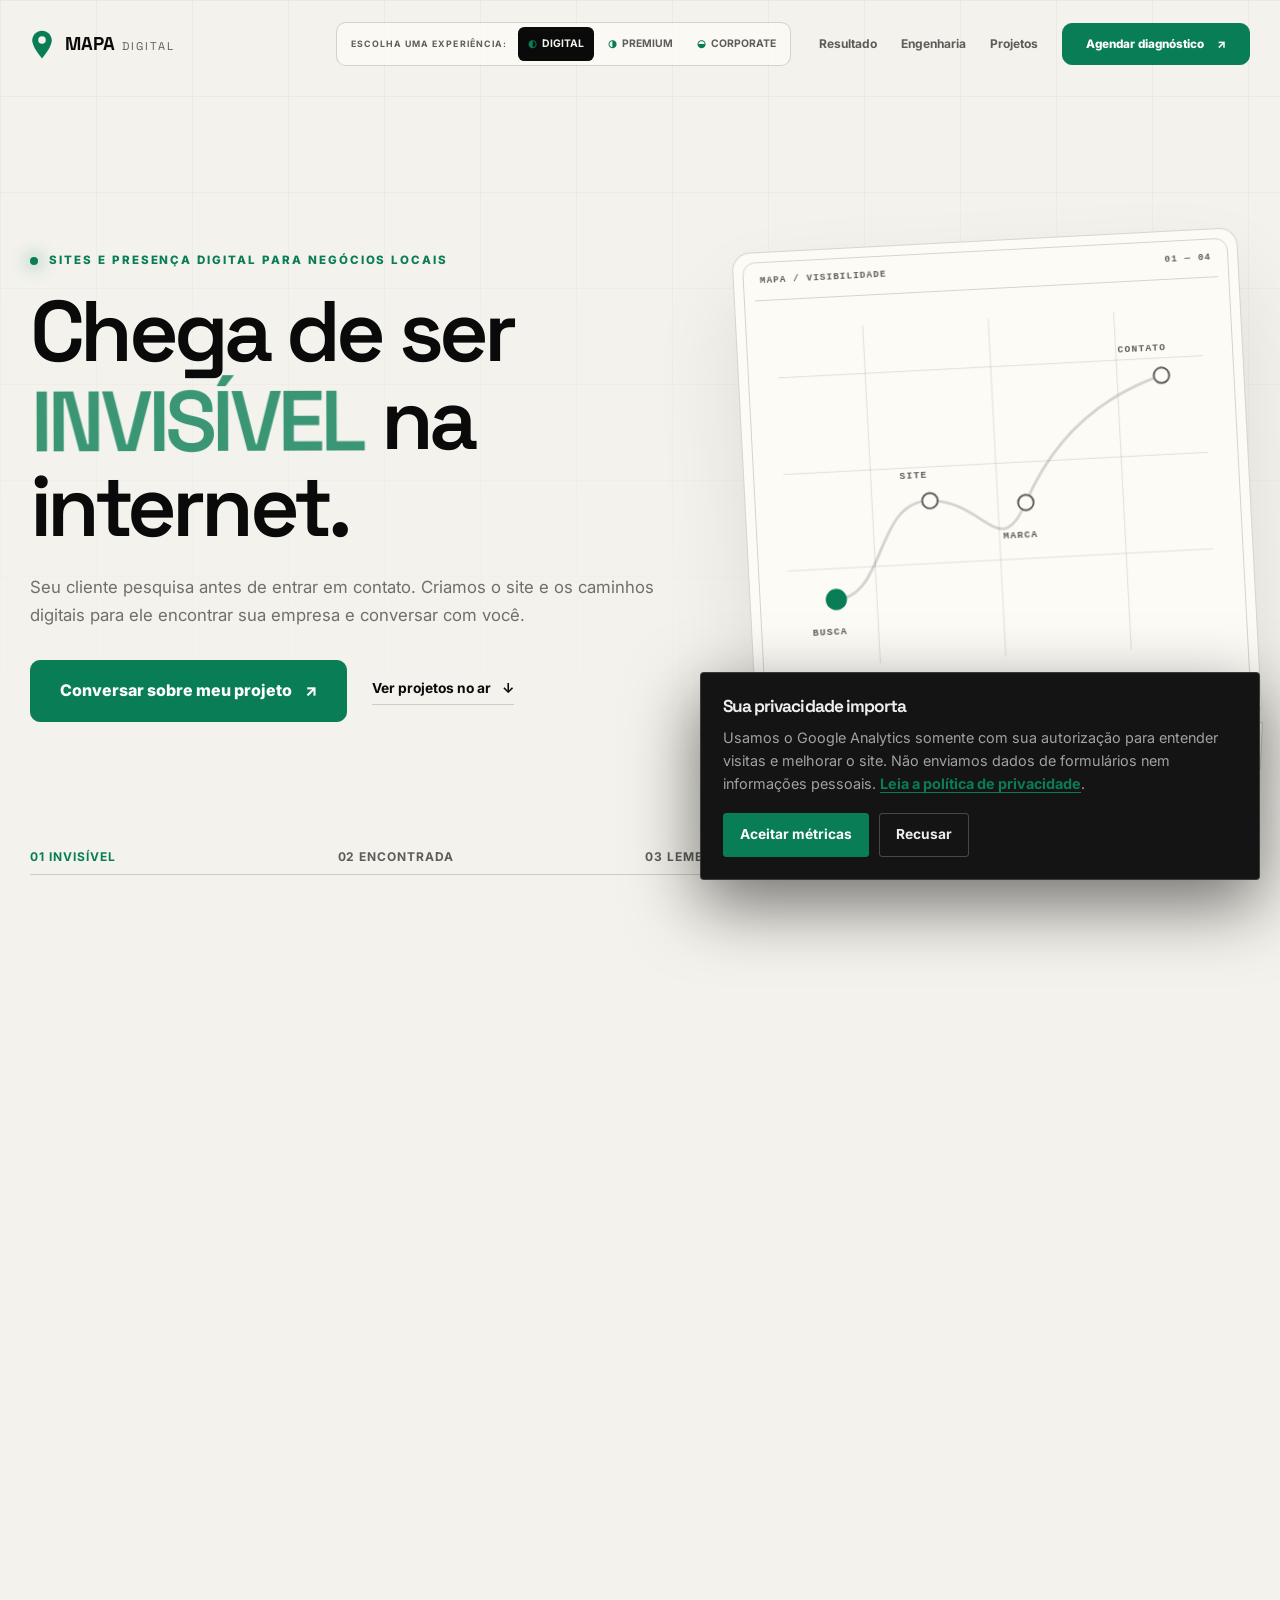
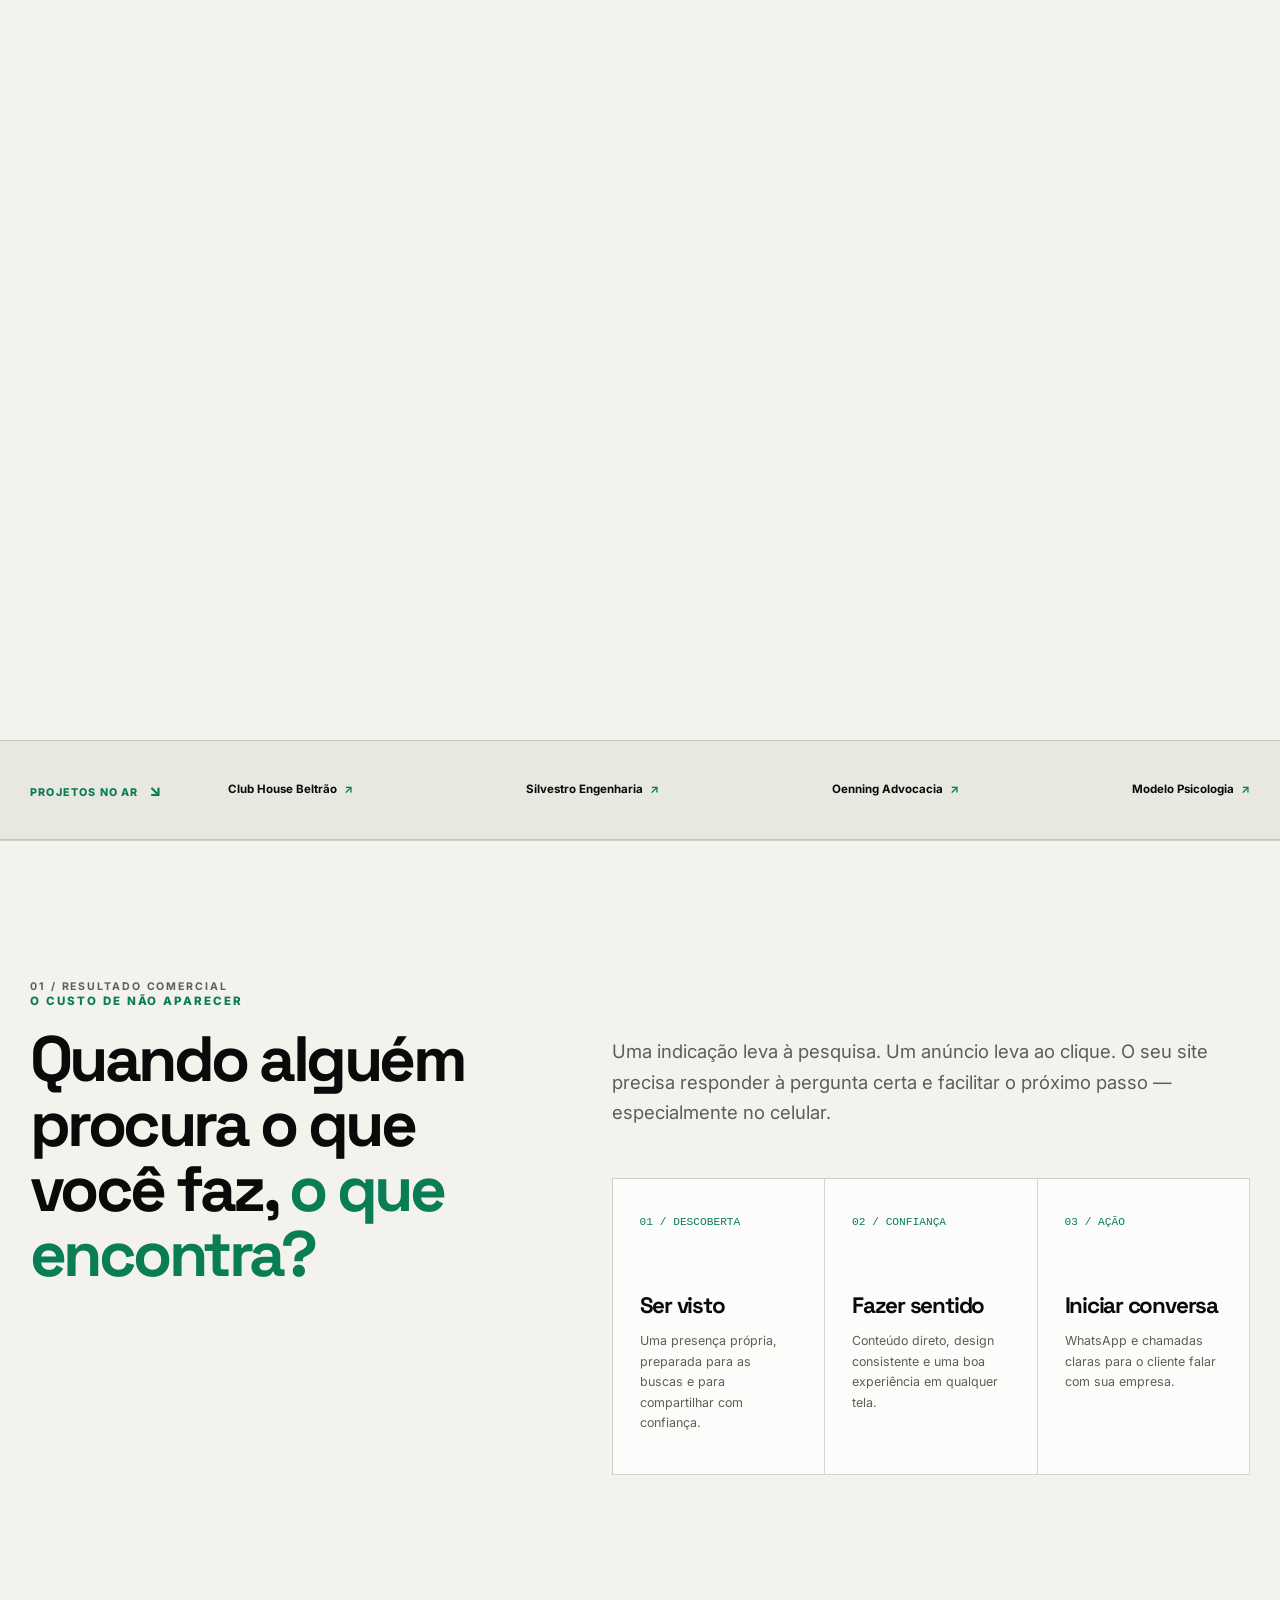
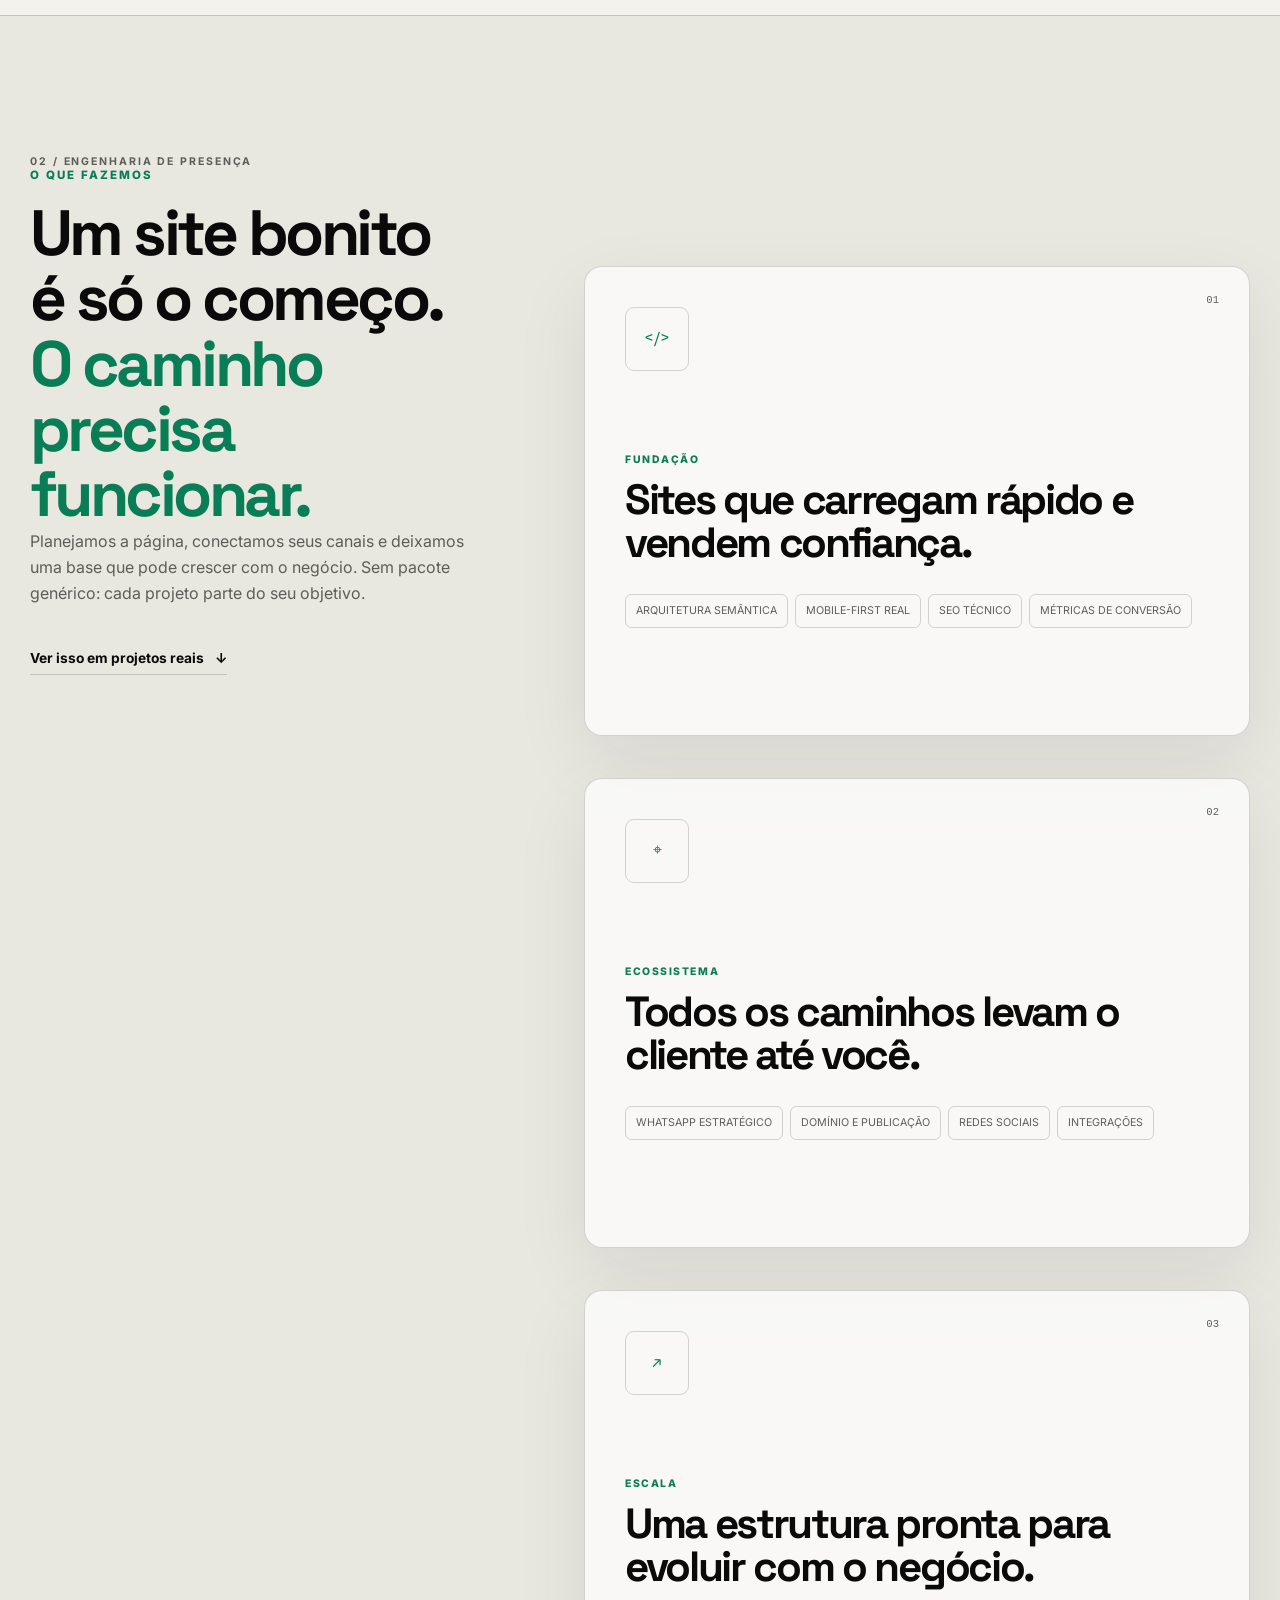
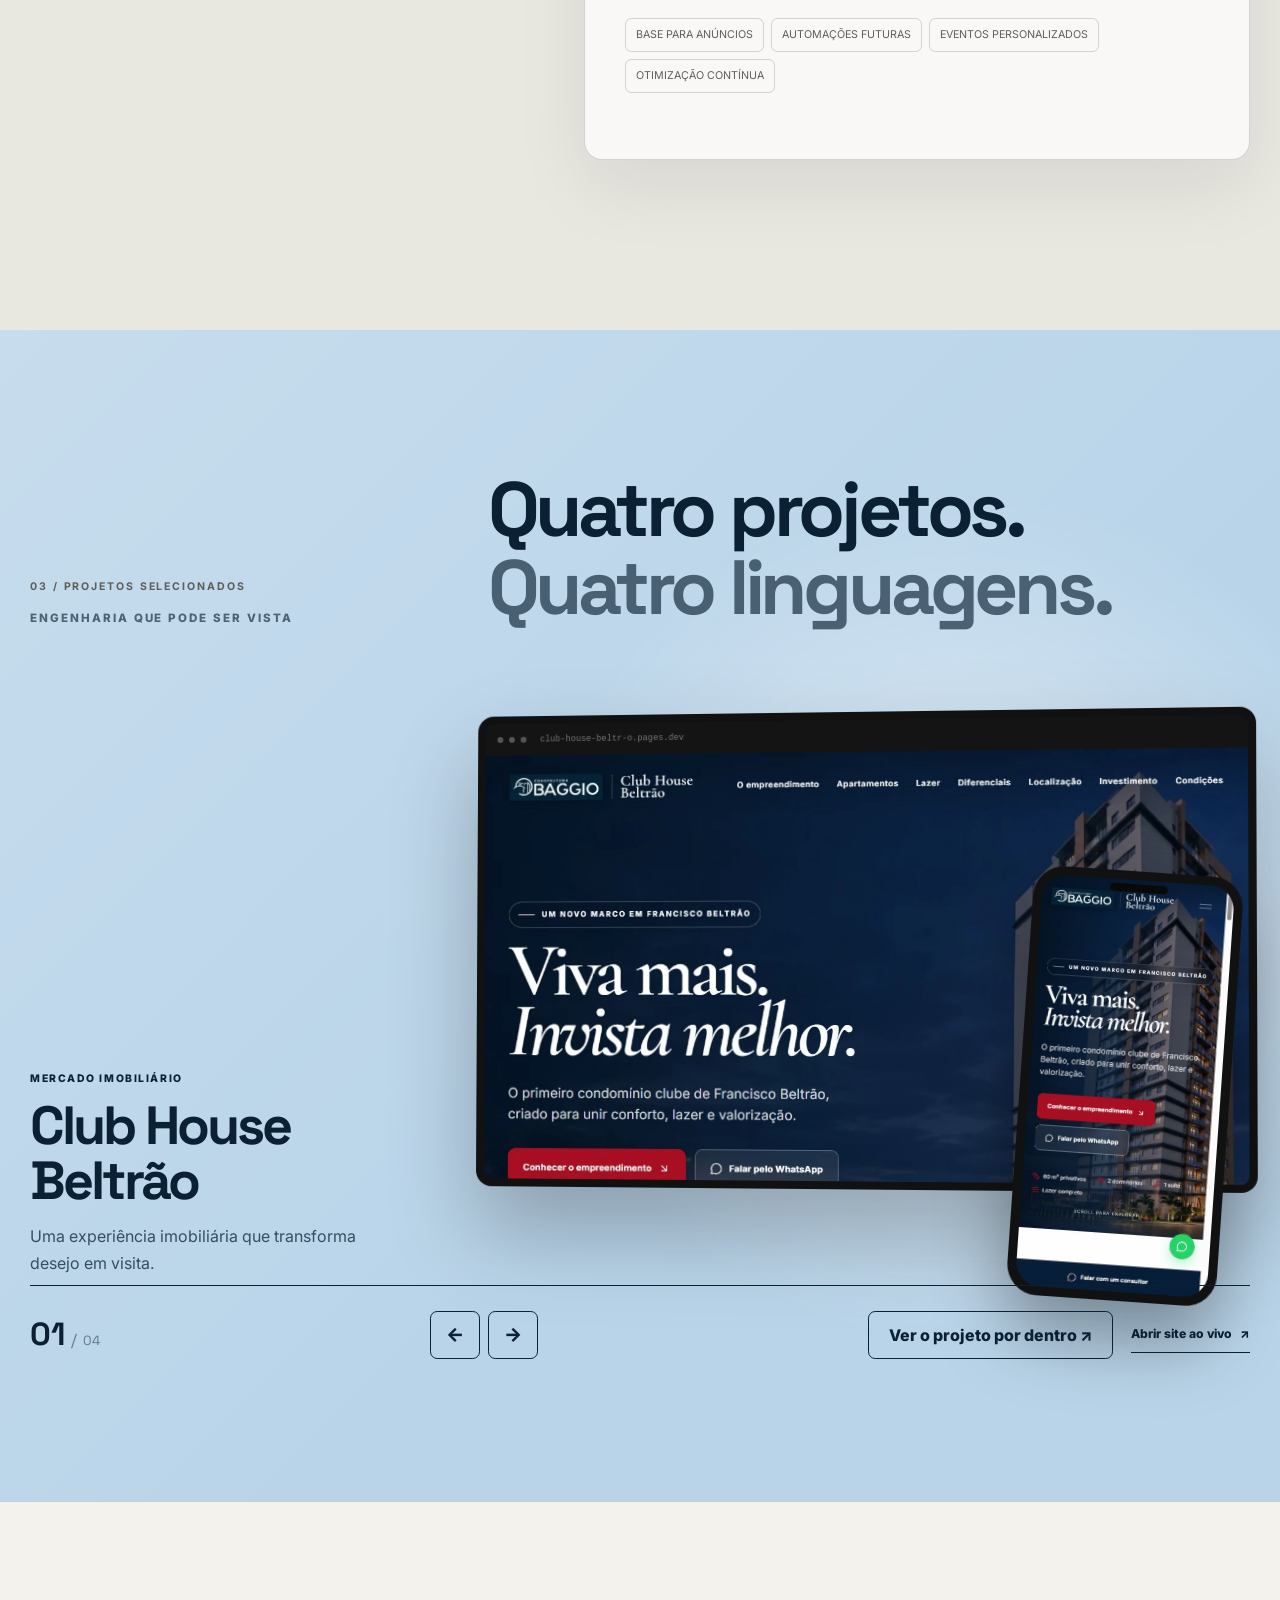
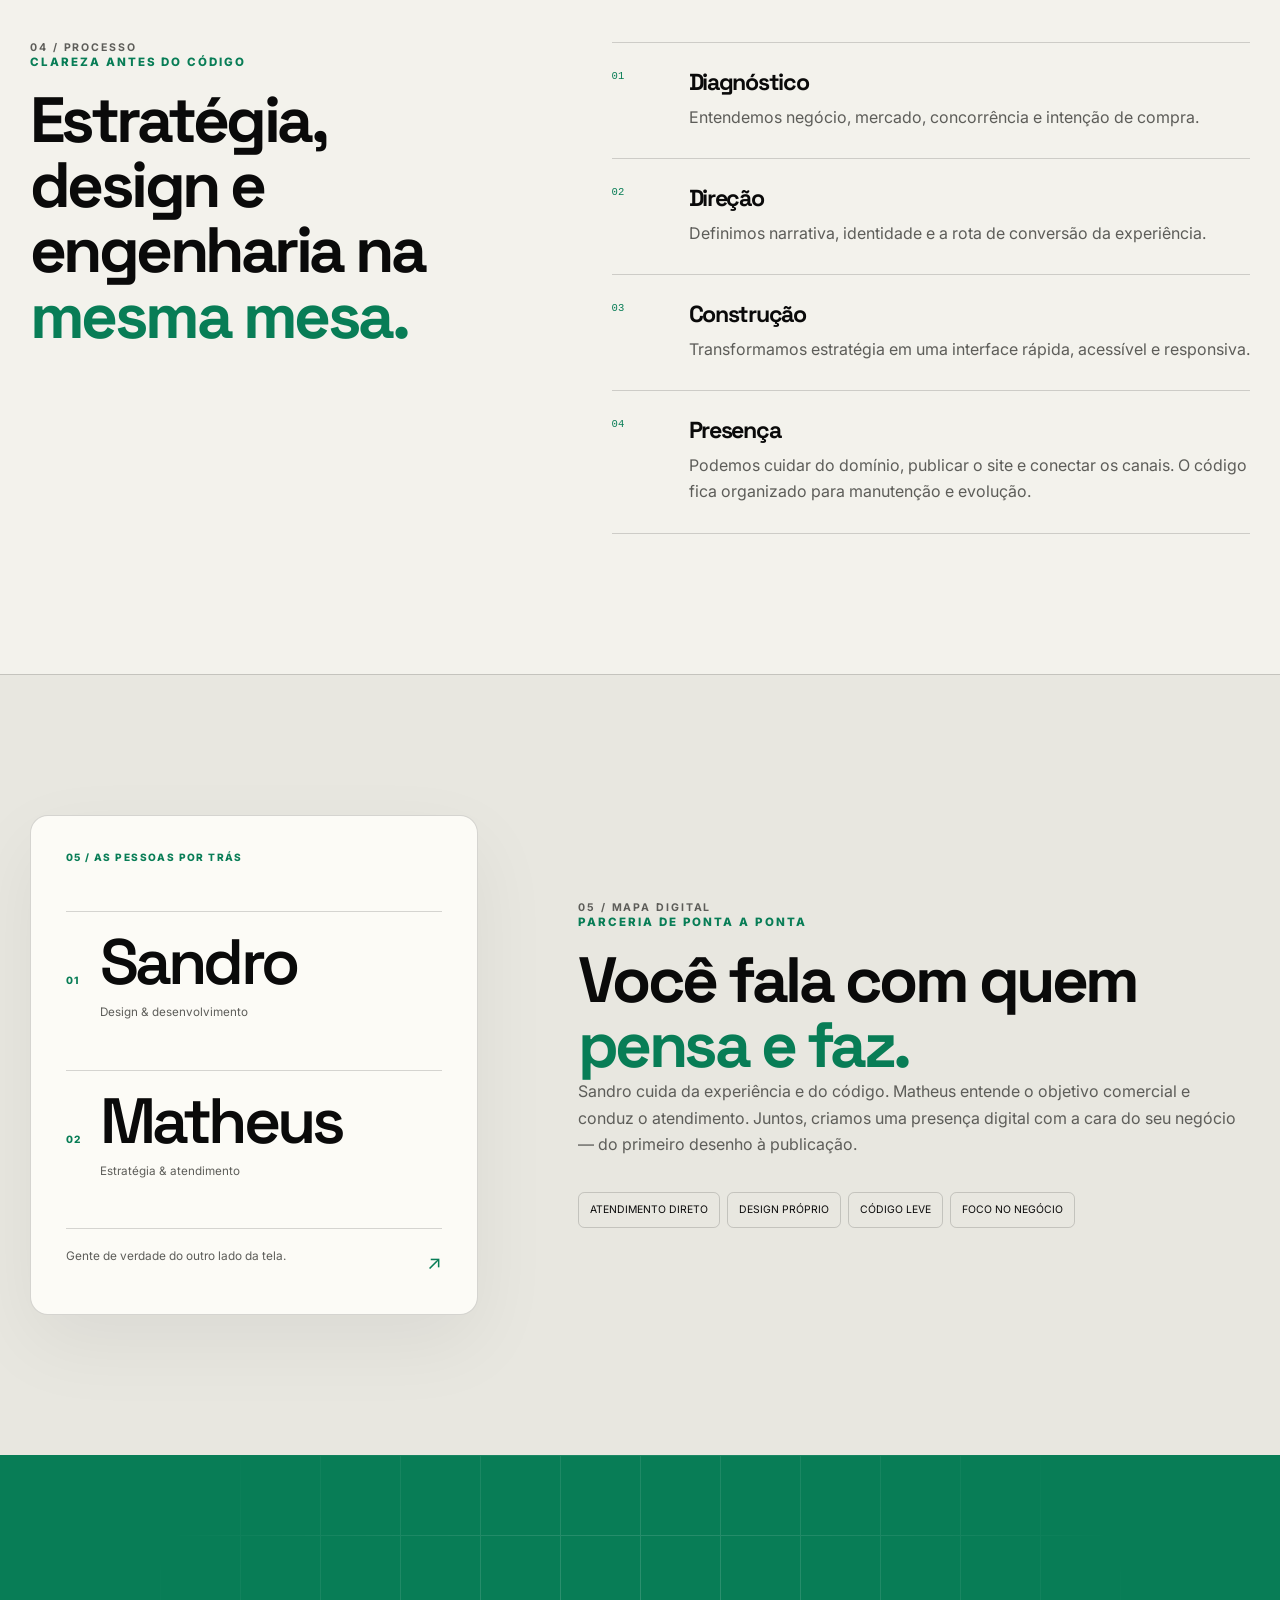
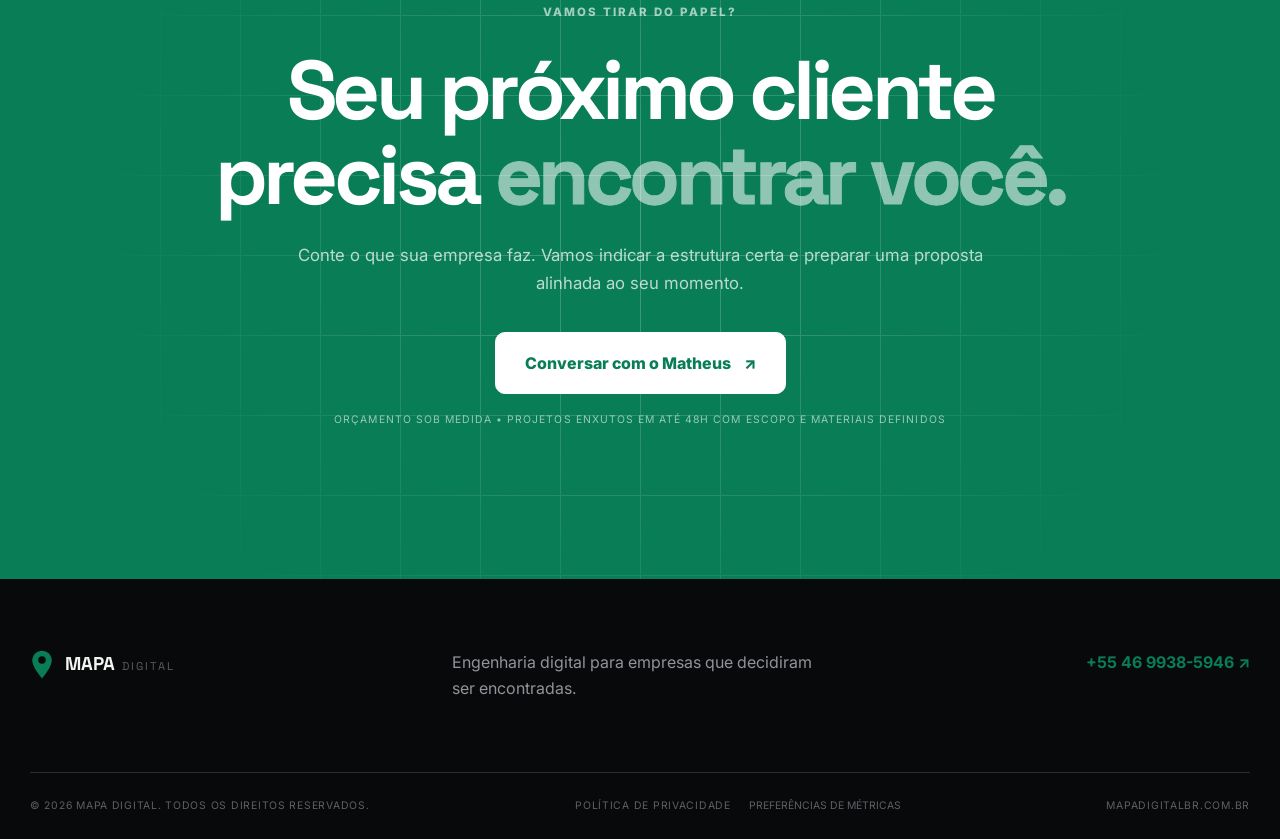
==== commit 681b58f9: "Refina animações e layout do hero" ====
--- a/index.html
+++ b/index.html
@@ -30,7 +30,7 @@
   <link rel="preconnect" href="https://fonts.googleapis.com">
   <link rel="preconnect" href="https://fonts.gstatic.com" crossorigin>
   <link href="https://fonts.googleapis.com/css2?family=DM+Serif+Display&family=Inter:wght@400;500;600;700;800&family=Space+Grotesk:wght@500;600;700&display=swap" rel="stylesheet">
-  <link rel="stylesheet" href="style.css?v=20260916-2">
+  <link rel="stylesheet" href="style.css?v=20260916-4">
 
   <script type="application/ld+json">
   {
@@ -87,7 +87,6 @@
               <a class="button button-large" href="https://wa.me/554699385946?text=Ol%C3%A1%2C%20Matheus%21%20Quero%20conversar%20sobre%20um%20site%20para%20minha%20empresa." target="_blank" rel="noopener noreferrer">Conversar sobre meu projeto <span aria-hidden="true">↗</span></a>
               <a class="text-link" href="#projetos">Ver projetos no ar <span aria-hidden="true">↓</span></a>
             </div>
-            <p class="hero-aside">Projeto sob medida <span aria-hidden="true">/</span> Atendimento direto <span aria-hidden="true">/</span> Proposta personalizada</p>
           </div>
 
           <div class="story-visual" aria-hidden="true">
@@ -241,8 +240,9 @@
 
   <script src="analytics.js" data-measurement-id="G-YHQCRPCNF6" defer></script>
   <script type="module" src="site-dna.js?v=20260916-2"></script>
-  <script type="module" src="scroll-story.js?v=20260916-2"></script>
-  <script type="module" src="project-showcase.js?v=20260916-2"></script>
+  <script type="module" src="scroll-story.js?v=20260916-4"></script>
+  <script type="module" src="project-showcase.js?v=20260916-4"></script>
+  <script type="module" src="motion.js?v=20260916-4"></script>
   <script src="script.js?v=20260916-2" defer></script>
 </body>
 </html>
--- a/style.css
+++ b/style.css
@@ -126,12 +126,10 @@
 .eyebrow { display: flex; align-items: center; gap: 11px; }
 .eyebrow span { width: 8px; height: 8px; border-radius: 50%; background: var(--accent); box-shadow: 0 0 17px var(--accent); }
 .story-copy h1 { max-width: 820px; margin: 20px 0 24px; font-size: clamp(3.8rem, 6.7vw, 7.1rem); font-weight: 600; }
-.story-word { display: inline-block; color: var(--accent); will-change: filter, opacity, transform; }
+.story-word { display: inline-block; color: var(--accent); will-change: opacity, transform; }
 .story-word.is-invisible { opacity: .85; }
 .story-lead { max-width: 650px; margin-bottom: 30px; color: var(--muted); font-size: 1.05rem; }
 .story-actions { display: flex; align-items: center; flex-wrap: wrap; gap: 25px; }
-.hero-aside { display: flex; flex-wrap: wrap; gap: 10px; margin: 30px 0 0; color: var(--muted); font: 600 .65rem/1.5 var(--body); letter-spacing: .08em; text-transform: uppercase; }
-.hero-aside span { color: var(--accent); }
 .story-visual { position: relative; min-height: 540px; display: grid; place-items: center; }
 .route-board { position: relative; width: min(100%, 525px); padding: 20px; border: 1px solid var(--line); border-radius: var(--radius); background: var(--surface-solid); box-shadow: 0 45px 90px rgba(0,0,0,.09); transform: rotate(-3deg); transition: background .8s var(--ease), transform .8s var(--ease), border-radius .8s var(--ease); }
 .route-board::before { content: ""; position: absolute; inset: 9px; border: 1px solid var(--line); border-radius: calc(var(--radius) * .7); pointer-events: none; }
@@ -148,13 +146,13 @@
 .route-point.is-active { fill: var(--accent); stroke: var(--accent); r: 10; }
 .route-map text { fill: var(--muted); font: 700 10px monospace; letter-spacing: 1.2px; }
 .route-coordinate { position: absolute; right: -12px; bottom: -8px; padding: 10px 12px; border: 1px solid var(--line); background: var(--bg); color: var(--muted); font: 700 .55rem/1.5 monospace; letter-spacing: .08em; text-align: right; transform: rotate(3deg); }
-.js .story-copy > .eyebrow, .js .story-copy > h1, .js .story-copy > .story-lead, .js .story-copy > .story-actions, .js .story-copy > .hero-aside { animation: heroEnter .85s both var(--ease); }
-.js .story-copy > h1 { animation-delay: .08s; }.js .story-copy > .story-lead { animation-delay: .17s; }.js .story-copy > .story-actions { animation-delay: .25s; }.js .story-copy > .hero-aside { animation-delay: .33s; }
+.js .story-copy > .eyebrow, .js .story-copy > h1, .js .story-copy > .story-lead, .js .story-copy > .story-actions { animation: heroEnter .85s both var(--ease); }
+.js .story-copy > h1 { animation-delay: .08s; }.js .story-copy > .story-lead { animation-delay: .17s; }.js .story-copy > .story-actions { animation-delay: .25s; }
 .js .route-board { animation: routeEnter 1s .2s both var(--ease); }
 @keyframes heroEnter { from { opacity: 0; transform: translateY(22px); } }
 @keyframes routeEnter { from { opacity: 0; transform: translate(35px, 25px) rotate(1deg); } to { opacity: 1; transform: rotate(-3deg); } }
 .story-progress { position: absolute; z-index: 4; left: 50%; bottom: 25px; width: min(calc(100% - 48px), var(--container)); transform: translateX(-50%); display: grid; grid-template-columns: repeat(4, 1fr); gap: 10px; }
-.story-progress span { color: var(--muted); font: 700 .58rem/1 var(--body); letter-spacing: .1em; text-transform: uppercase; transition: color .3s; }
+.story-progress span { color: var(--muted); font: 700 .75rem/1.2 var(--body); letter-spacing: .08em; text-transform: uppercase; transition: color .3s; }
 .story-progress span.is-active { color: var(--accent); }
 .story-progress > i { grid-column: 1 / -1; height: 1px; background: var(--line); }
 .story-progress > i b { display: block; width: 0; height: 2px; background: var(--accent); }
@@ -313,6 +311,14 @@
   .mockup-composition { width: 72%; transform: scale(.9); transform-origin: right center; }
 }
 
+@media (min-width: 921px) and (max-height: 800px) {
+  .story-layout { gap: 48px; padding-top: 45px; }
+  .story-copy h1 { margin: 16px 0 18px; font-size: clamp(3.8rem, 5.8vw, 6rem); }
+  .story-lead { margin-bottom: 22px; }
+  .story-visual { min-height: 475px; }
+  .route-board { max-width: 470px; }
+}
+
 @media (max-width: 920px) {
   :root { --section-space: 105px; }
   html[data-experience="premium"] { --section-space: 115px; }
@@ -330,7 +336,6 @@
   .eyebrow, .story-actions { justify-content: center; }.story-lead { margin-inline: auto; }
   .story-visual { display: none; }
   .story-copy h1 { max-width: 850px; margin-inline: auto; font-size: clamp(3.6rem, 10vw, 6.2rem); }
-  .hero-aside { justify-content: center; }
   .proof-inner { grid-template-columns: 1fr; gap: 8px; padding-block: 20px; }
   .proof-links { justify-content: flex-start; }
   .engineering-sticky { position: relative; top: auto; }
@@ -356,10 +361,9 @@
   .story-word.is-invisible { opacity: .85; }
   .story-lead { font-size: .92rem; }
   .story-actions { flex-direction: column; align-items: stretch; }.story-actions .text-link { align-self: center; }
-  .hero-aside { gap: 4px 8px; font-size: .58rem; }
   .proof-links { display: flex; flex-wrap: nowrap; overflow-x: auto; padding-bottom: 8px; scrollbar-width: thin; }
   .proof-links a { flex: 0 0 auto; }
-  .story-progress { bottom: 15px; grid-template-columns: repeat(4, 1fr); width: calc(100% - 28px); }.story-progress span { font-size: 0; }.story-progress span::before { font-size: .65rem; }.story-progress span:nth-child(1)::before { content: "01"; }.story-progress span:nth-child(2)::before { content: "02"; }.story-progress span:nth-child(3)::before { content: "03"; }.story-progress span:nth-child(4)::before { content: "04"; }
+  .story-progress { bottom: 15px; grid-template-columns: repeat(4, 1fr); width: calc(100% - 28px); }.story-progress span { font-size: 0; }.story-progress span::before { font-size: .75rem; }.story-progress span:nth-child(1)::before { content: "01"; }.story-progress span:nth-child(2)::before { content: "02"; }.story-progress span:nth-child(3)::before { content: "03"; }.story-progress span:nth-child(4)::before { content: "04"; }
   .impact-heading h2, .engineering-sticky h2, .process-heading h2, .authority-copy h2 { font-size: clamp(2.6rem, 12vw, 4rem); }
   .impact-metrics { grid-template-columns: 1fr; }.impact-metrics article { min-height: 190px; }.impact-metrics h3 { margin-top: 36px; }
   .depth-card { min-height: 430px; padding: 28px; }.depth-icon { margin-bottom: 60px; }
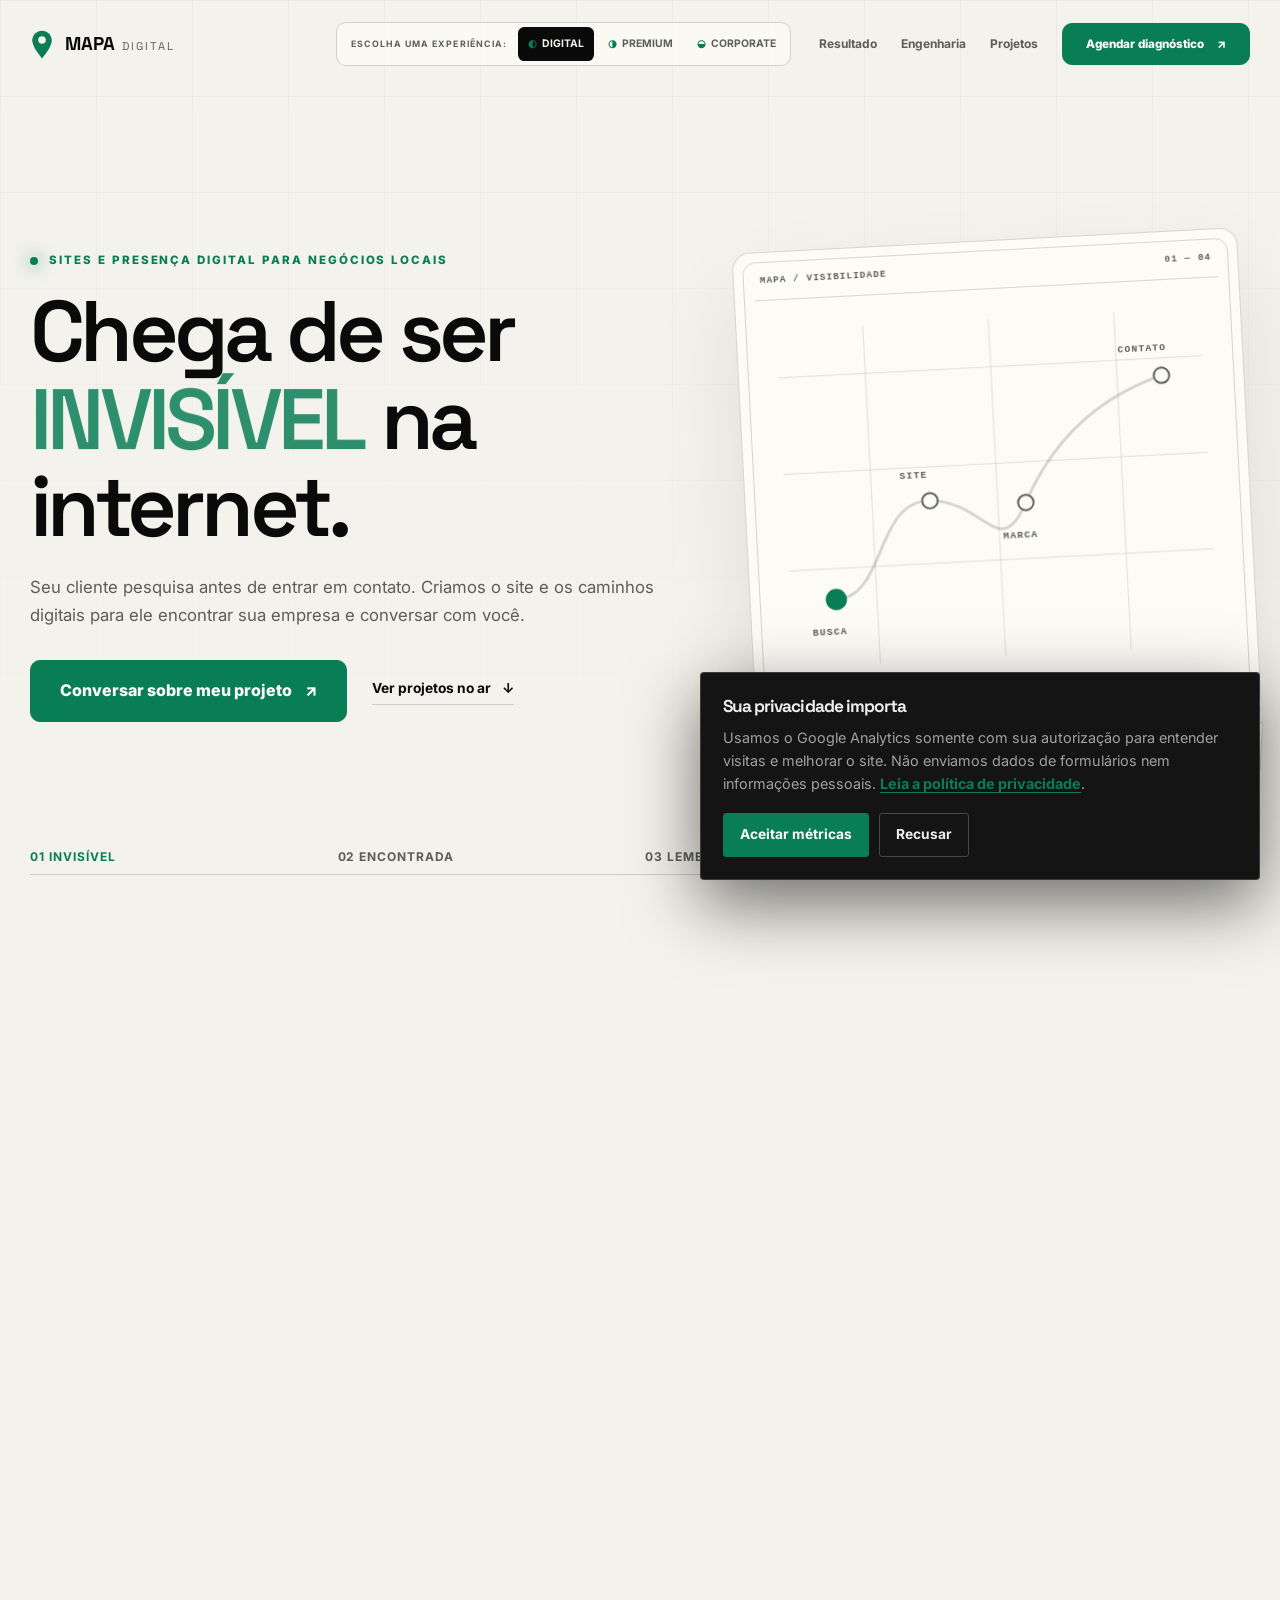
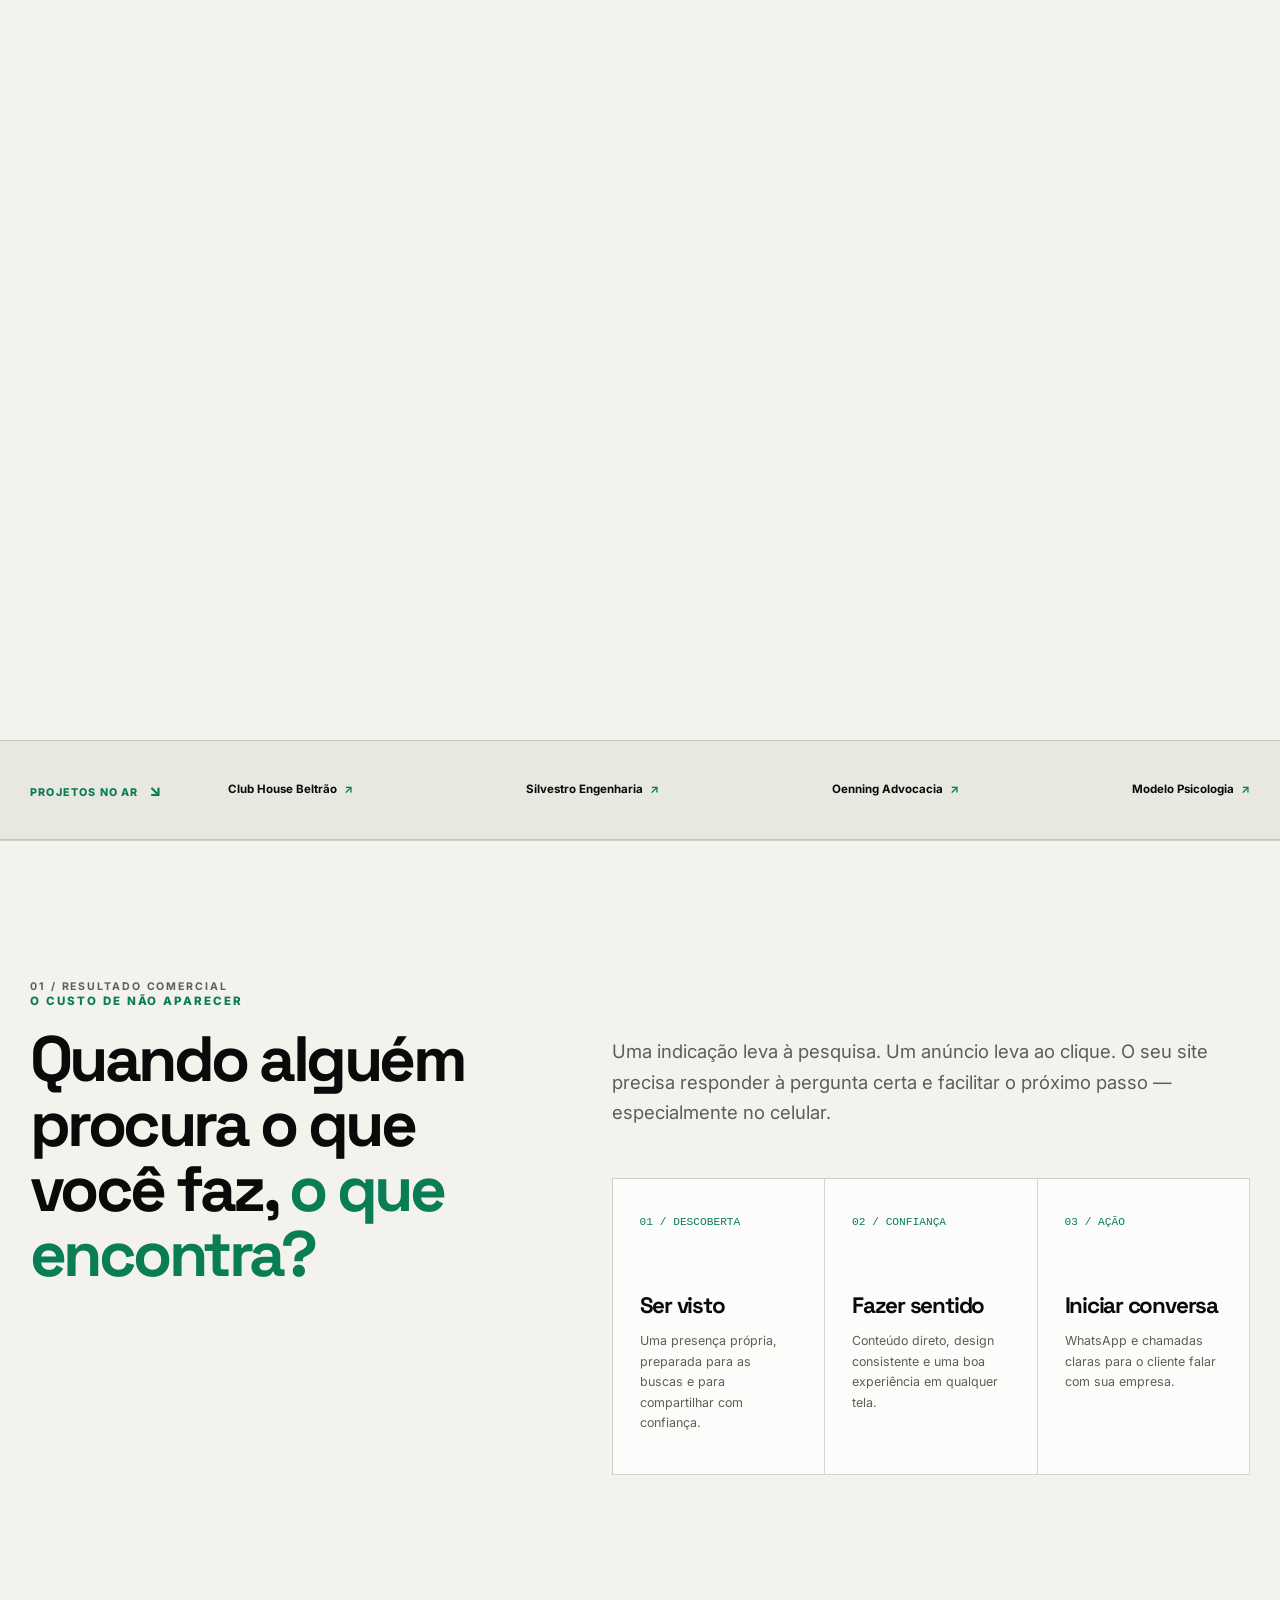
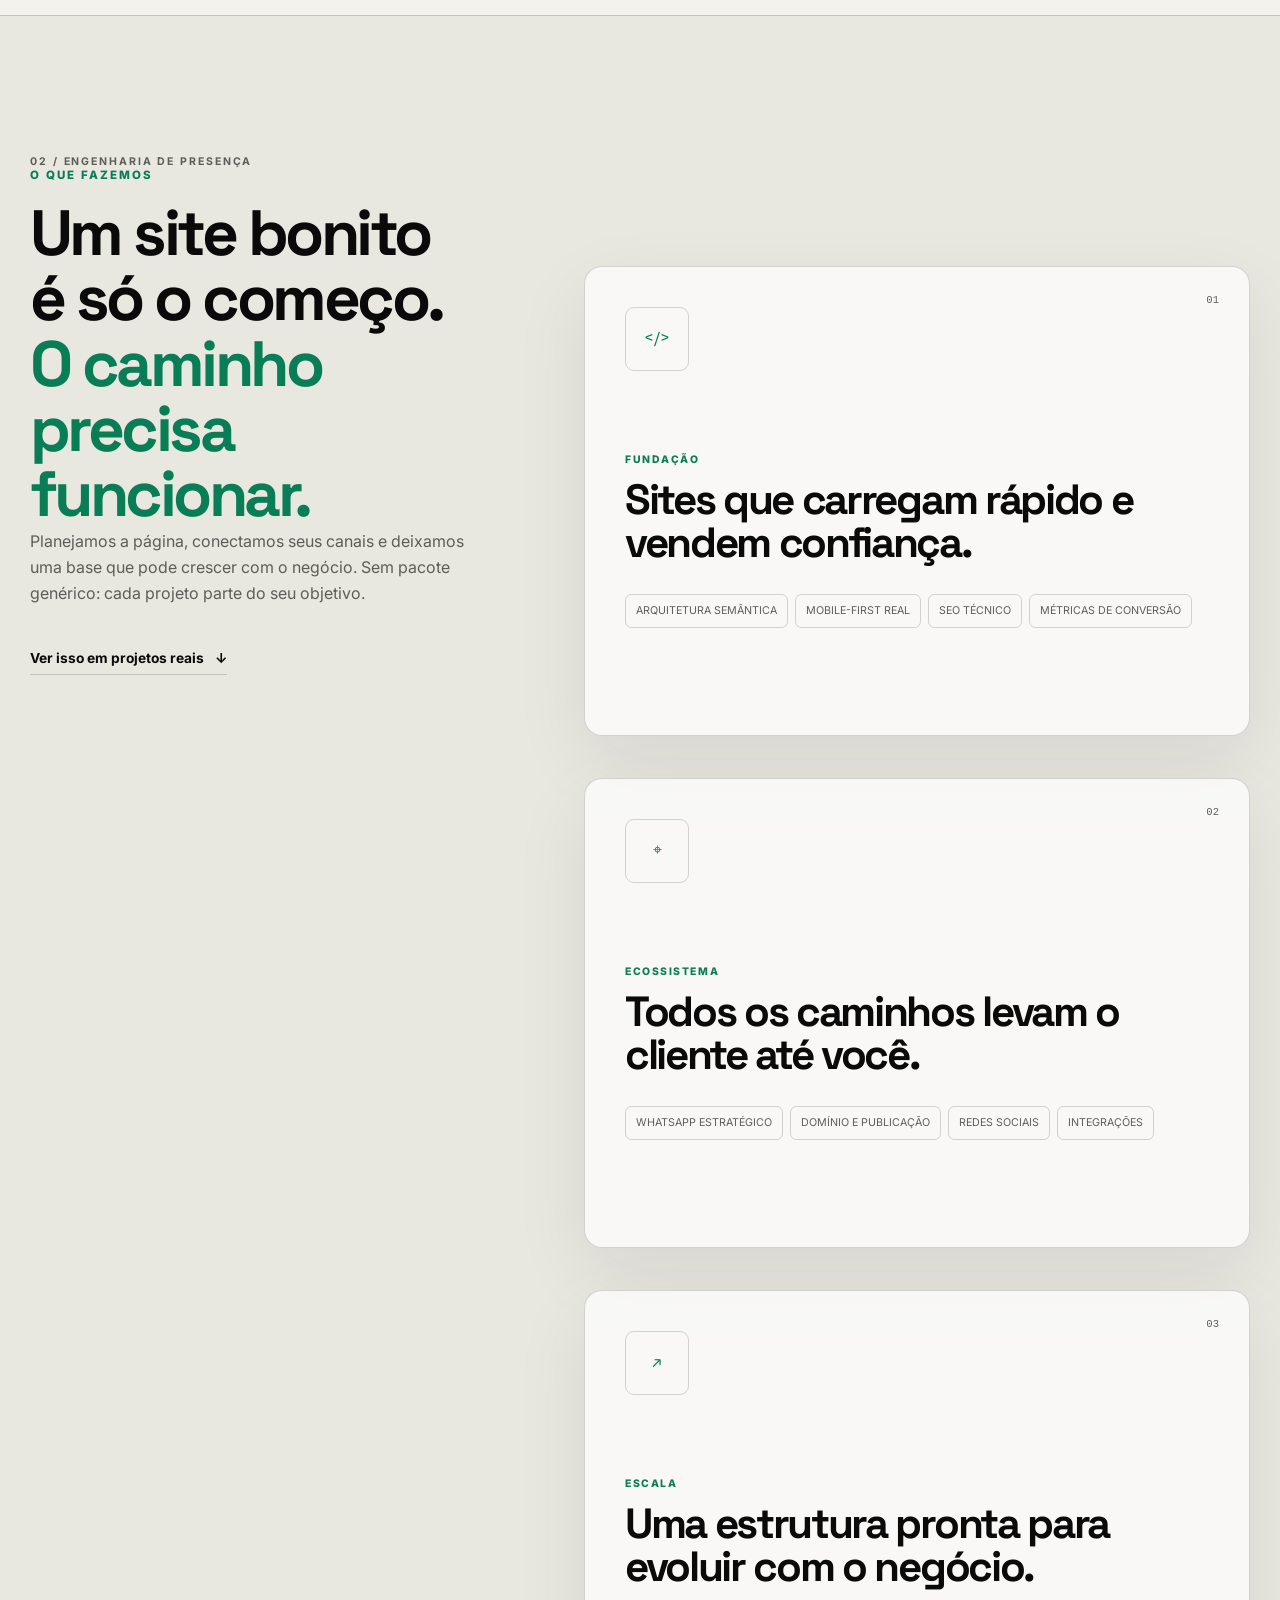
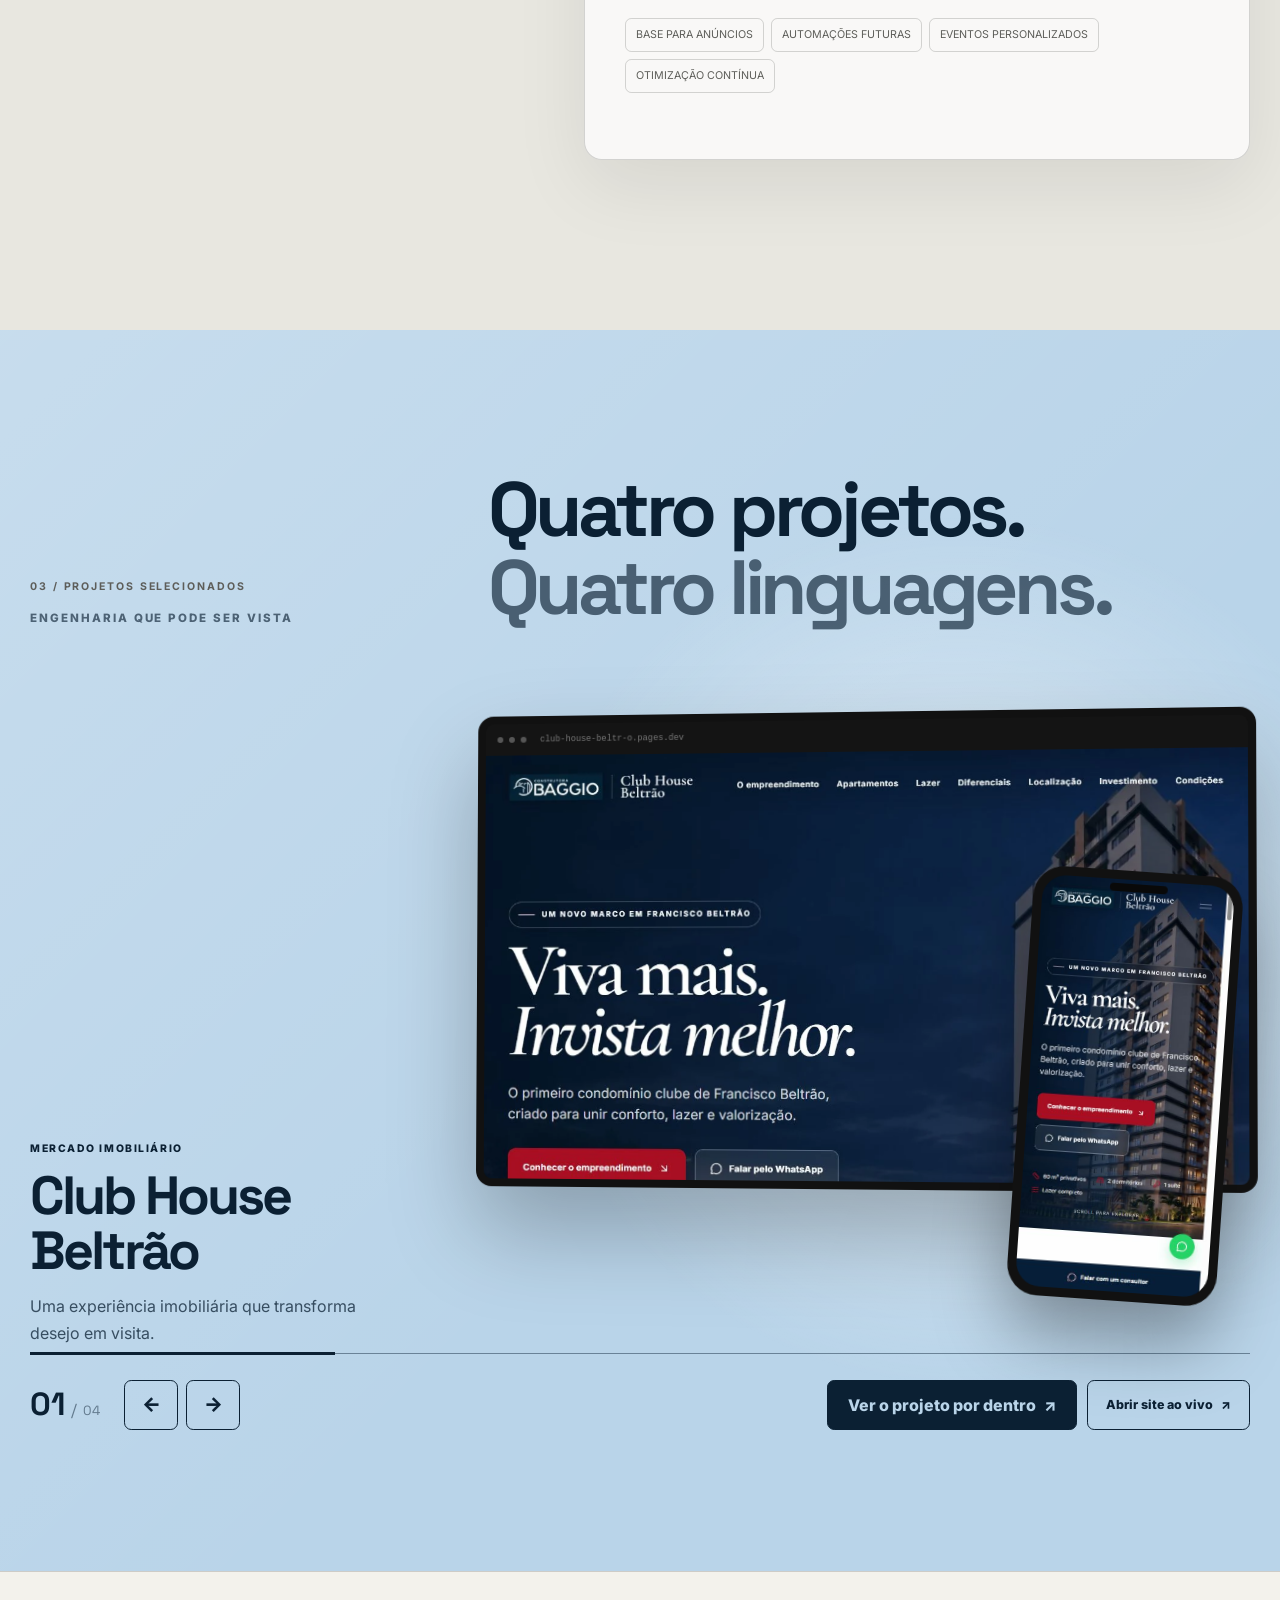
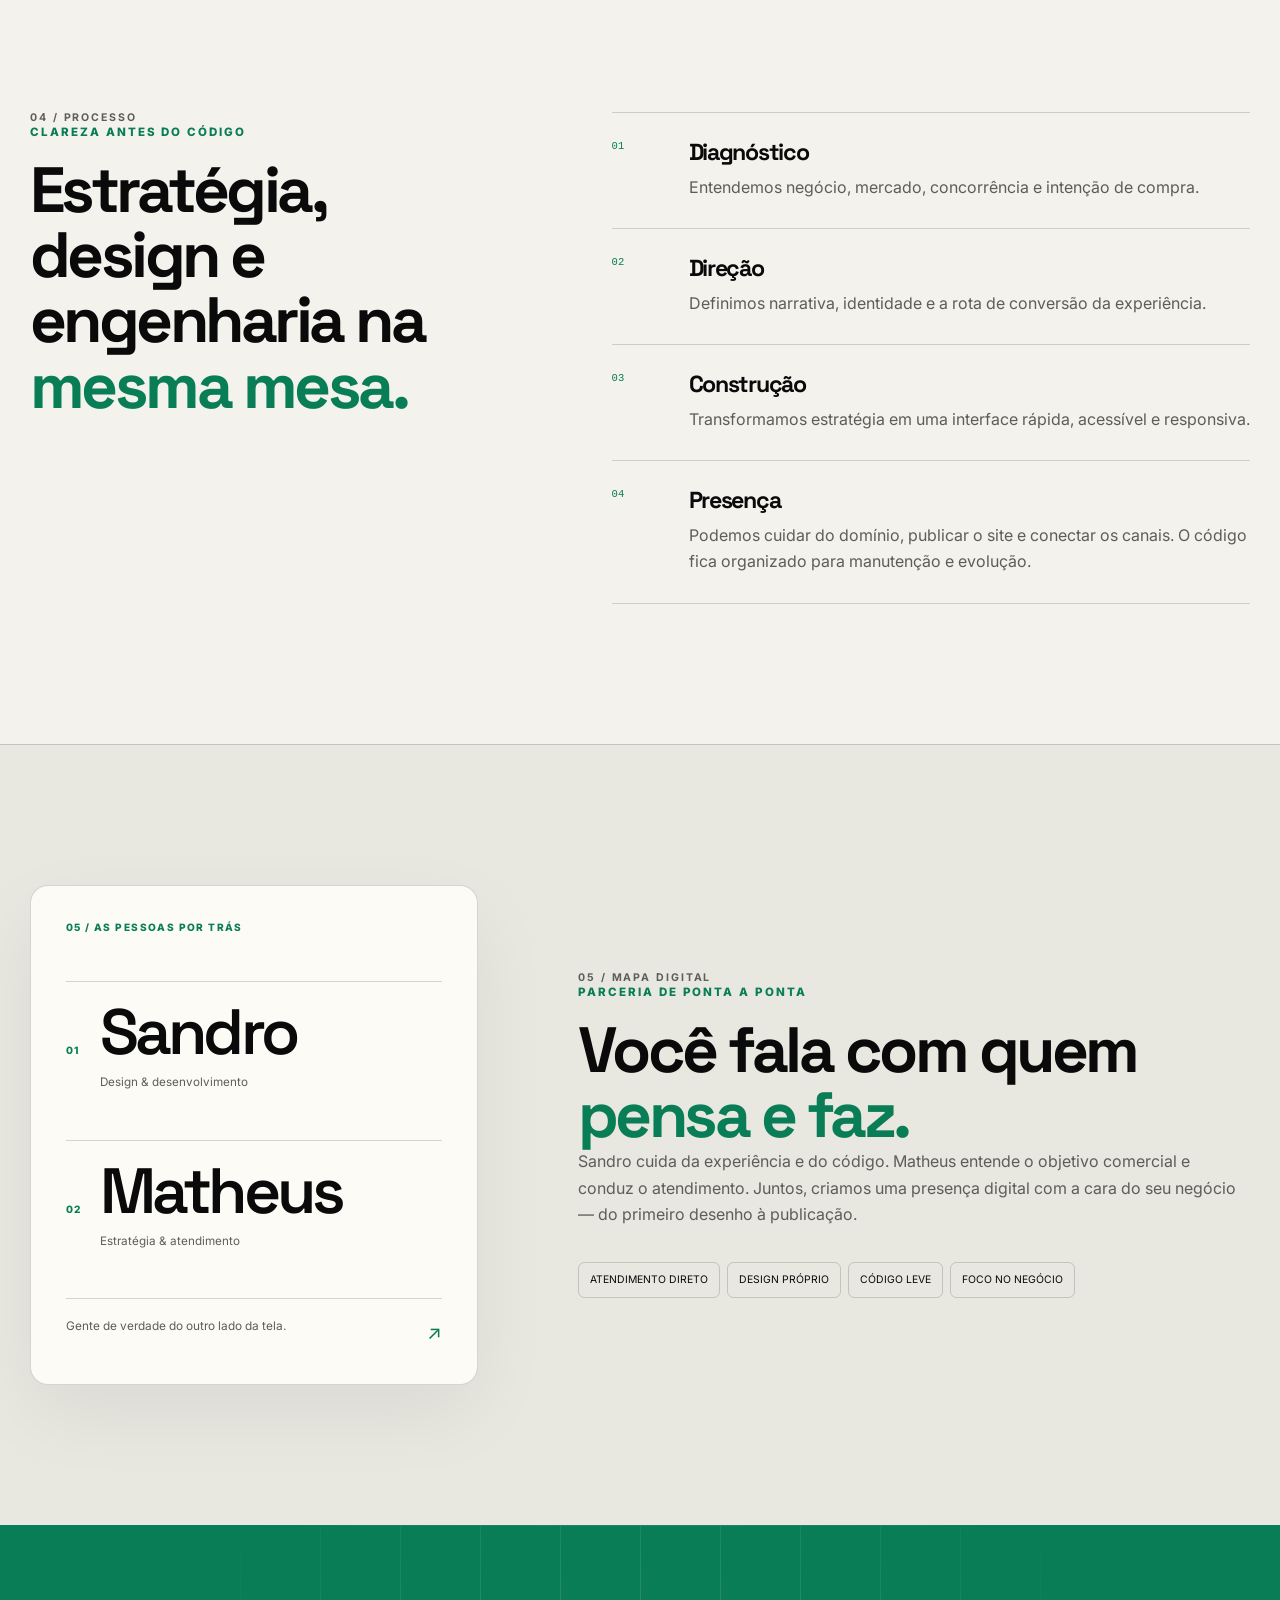
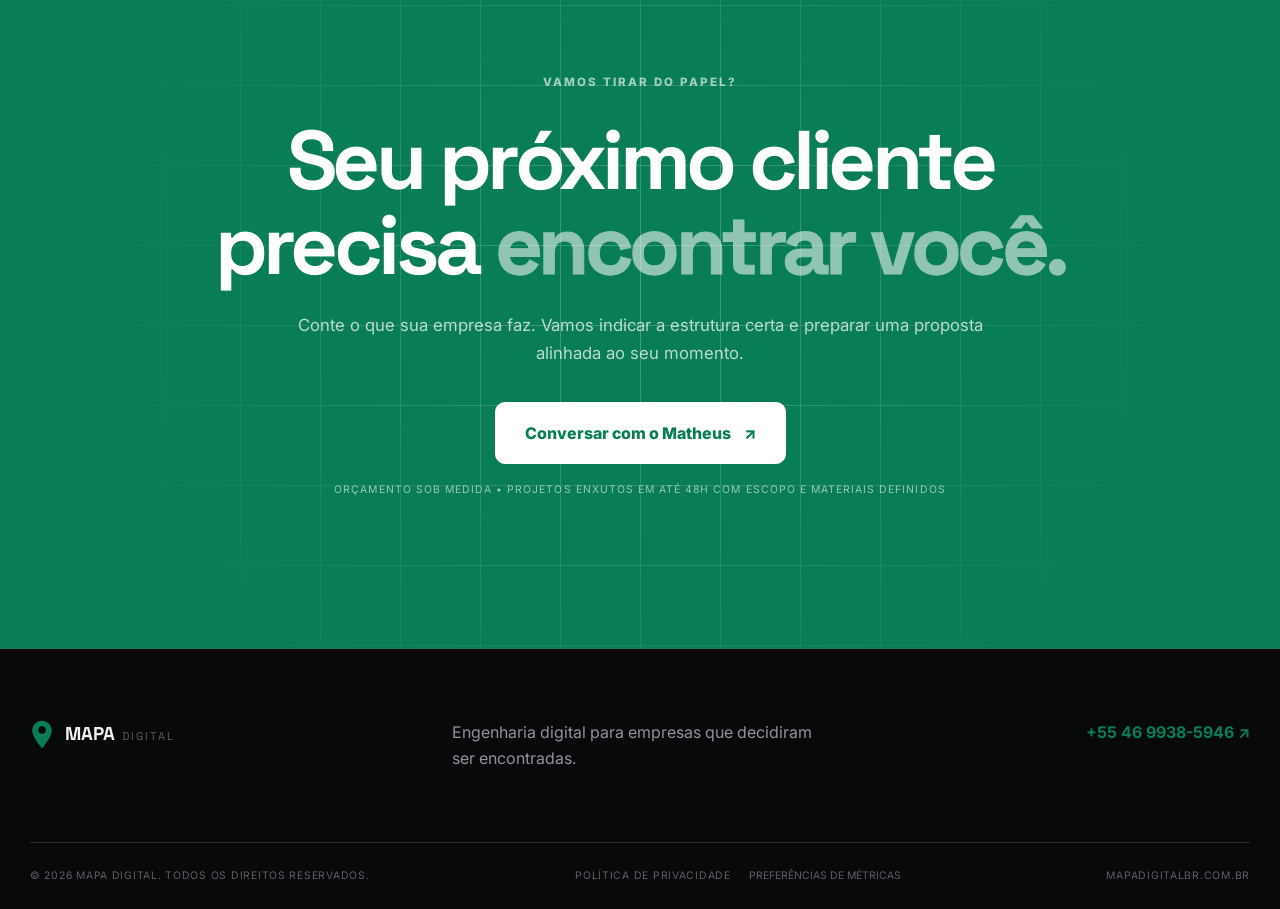
==== commit 383ff3eb: "Refina controles e contraste da vitrine de projetos" ====
--- a/index.html
+++ b/index.html
@@ -30,7 +30,7 @@
   <link rel="preconnect" href="https://fonts.googleapis.com">
   <link rel="preconnect" href="https://fonts.gstatic.com" crossorigin>
   <link href="https://fonts.googleapis.com/css2?family=DM+Serif+Display&family=Inter:wght@400;500;600;700;800&family=Space+Grotesk:wght@500;600;700&display=swap" rel="stylesheet">
-  <link rel="stylesheet" href="style.css?v=20260916-4">
+  <link rel="stylesheet" href="style.css?v=20260916-5">
 
   <script type="application/ld+json">
   {
@@ -191,7 +191,7 @@
 
           <div class="showcase-controls">
             <div class="project-counter"><strong data-project-current>01</strong><span>/</span><small data-project-total>04</small></div>
-            <div class="project-arrows"><button type="button" data-project-prev aria-label="Projeto anterior">←</button><button type="button" data-project-next aria-label="Próximo projeto">→</button></div>
+            <div class="project-arrows"><button type="button" data-project-prev aria-label="Projeto anterior"><span aria-hidden="true">←</span></button><button type="button" data-project-next aria-label="Próximo projeto"><span aria-hidden="true">→</span></button></div>
             <div class="project-actions"><button class="case-trigger" type="button" data-open-case>Ver o projeto por dentro <span aria-hidden="true">↗</span></button><a class="project-live" data-project-live href="https://club-house-beltr-o.pages.dev/#inicio" target="_blank" rel="noopener noreferrer">Abrir site ao vivo <span aria-hidden="true">↗</span></a></div>
           </div>
         </div>
@@ -241,7 +241,7 @@
   <script src="analytics.js" data-measurement-id="G-YHQCRPCNF6" defer></script>
   <script type="module" src="site-dna.js?v=20260916-2"></script>
   <script type="module" src="scroll-story.js?v=20260916-4"></script>
-  <script type="module" src="project-showcase.js?v=20260916-4"></script>
+  <script type="module" src="project-showcase.js?v=20260916-5"></script>
   <script type="module" src="motion.js?v=20260916-4"></script>
   <script src="script.js?v=20260916-2" defer></script>
 </body>
--- a/style.css
+++ b/style.css
@@ -200,7 +200,7 @@
 .showcase-heading .section-kicker { margin: 18px 0 0; color: currentColor; opacity: .64; }
 .showcase-heading h2 { margin: 0; font-size: clamp(3rem, 6vw, 6.5rem); }
 .showcase-heading h2 em { color: currentColor; opacity: .65; }
-.showcase-stage { position: relative; min-height: 670px; }
+.showcase-stage { position: relative; min-height: 740px; }
 .project-meta { position: absolute; z-index: 5; left: 0; bottom: 85px; max-width: 360px; }
 .project-meta > p { margin-bottom: 12px; font-size: .65rem; font-weight: 800; letter-spacing: .15em; text-transform: uppercase; }
 .project-meta h3 { margin-bottom: 15px; font-size: clamp(2.5rem, 4.2vw, 4.7rem); }
@@ -223,16 +223,24 @@
 @keyframes phoneOut { to { opacity: 0; transform: translateX(-45px) rotate(-4deg); } }
 @keyframes mockIn { from { opacity: 0; transform: translateX(-65px) rotateY(8deg); } to { opacity: 1; transform: rotateY(-4deg) rotateX(1deg); } }
 @keyframes phoneIn { from { opacity: 0; transform: translateX(45px) rotate(9deg); } to { opacity: 1; transform: rotate(4deg); } }
-.showcase-controls { position: absolute; inset: auto 0 0; display: flex; align-items: center; justify-content: space-between; padding-top: 22px; border-top: 1px solid currentColor; }
+.showcase-controls { position: absolute; inset: auto 0 0; display: grid; grid-template-columns: auto auto minmax(0, 1fr); align-items: center; gap: 24px; padding-top: 24px; border-top: 1px solid color-mix(in srgb, var(--project-ink) 45%, transparent); }
+.showcase-controls::before { content: ""; position: absolute; top: -2px; left: 0; width: var(--project-progress, 25%); height: 3px; background: var(--project-ink); transition: width .65s var(--ease); }
 .project-counter { display: flex; align-items: baseline; gap: 6px; font-family: var(--display); }
 .project-counter strong { font-size: 2rem; }.project-counter span, .project-counter small { opacity: .5; }
 .project-arrows { display: flex; gap: 8px; }
-.project-arrows button, .case-trigger { min-height: 48px; border: 1px solid currentColor; border-radius: calc(var(--radius) * .4); background: transparent; color: currentColor; font-weight: 800; cursor: pointer; }
-.project-arrows button { width: 50px; font-size: 1.2rem; }.project-arrows button:hover, .case-trigger:hover { background: currentColor; color: var(--project-color); }
-.case-trigger { padding: 0 20px; }
-.project-actions { display: flex; align-items: center; gap: 18px; }
-.project-live { display: inline-flex; align-items: center; gap: 8px; padding: 8px 0; border-bottom: 1px solid currentColor; font-size: .76rem; font-weight: 800; white-space: nowrap; }
-.project-live:hover { opacity: .65; }
+.project-arrows button, .case-trigger, .project-live { display: inline-flex; align-items: center; justify-content: center; gap: 8px; min-height: 50px; border: 1px solid var(--project-ink); border-radius: calc(var(--radius) * .4); font-weight: 800; cursor: pointer; transition: background .3s var(--ease), color .3s var(--ease), transform .3s var(--ease), box-shadow .3s var(--ease); }
+.project-arrows button { width: 54px; background: transparent; color: var(--project-ink); font-size: 1.25rem; }
+.project-arrows button span { display: inline-block; transition: transform .3s var(--ease); }
+.project-arrows button:hover, .project-arrows button:focus-visible { background: var(--project-ink); color: var(--project-color); transform: translateY(-3px); box-shadow: 0 10px 24px rgba(0, 0, 0, .16); }
+.project-arrows [data-project-prev]:hover span { transform: translateX(-4px); }
+.project-arrows [data-project-next]:hover span { transform: translateX(4px); }
+.case-trigger { padding: 0 20px; background: var(--project-ink); color: var(--project-color); white-space: nowrap; }
+.case-trigger span { display: inline-block; transition: transform .3s var(--ease); }
+.case-trigger:hover, .case-trigger:focus-visible { transform: translateY(-3px); box-shadow: 0 12px 28px rgba(0, 0, 0, .2); }
+.case-trigger:hover span { transform: translate(3px, -3px); }
+.project-actions { display: flex; align-items: center; justify-self: end; gap: 10px; }
+.project-live { padding: 0 18px; background: transparent; color: var(--project-ink); font-size: .78rem; white-space: nowrap; }
+.project-live:hover, .project-live:focus-visible { background: var(--project-ink); color: var(--project-color); transform: translateY(-3px); box-shadow: 0 10px 24px rgba(0, 0, 0, .16); }
 
 .process-grid { display: grid; grid-template-columns: .86fr 1.14fr; gap: 100px; }
 .process-list { margin: 0; padding: 0; border-top: 1px solid var(--line); list-style: none; }
@@ -344,7 +352,11 @@
   .project-meta { position: relative; bottom: auto; margin-bottom: 25px; }
   .mockup-composition { width: 100%; height: 610px; transform: none; }
   .desktop-mockup { width: 90%; }
-  .showcase-stage { min-height: 850px; }
+  .showcase-stage { min-height: 930px; }
+  .showcase-controls { grid-template-columns: 1fr auto; gap: 16px 20px; }
+  .project-counter { grid-column: 1; grid-row: 1; }
+  .project-arrows { grid-column: 2; grid-row: 1; }
+  .project-actions { grid-column: 1 / -1; justify-self: stretch; justify-content: space-between; }
   .impact-body { padding-top: 0; }
   .case-narrative { grid-template-columns: repeat(2, 1fr); }
 }
@@ -375,8 +387,8 @@
   .mobile-mockup { position: relative; right: auto; bottom: auto; width: 245px; height: 500px; transform: none; }
   .mockup-composition.is-entering .mobile-mockup { animation: phoneInMobile .56s var(--ease) both; }
   @keyframes phoneInMobile { from { opacity: 0; transform: translateY(35px) scale(.94); } to { opacity: 1; transform: none; } }
-  .showcase-controls { display: grid; grid-template-columns: 1fr auto; gap: 15px; }.project-counter { grid-column: 1; grid-row: 1; }.project-arrows { grid-column: 2; grid-row: 1; }.project-arrows button { width: 58px; height: 54px; }
-  .project-actions { grid-column: 1 / -1; display: grid; gap: 10px; }.case-trigger { min-height: 56px; }.project-live { justify-content: center; min-height: 48px; }
+  .showcase-controls { grid-template-columns: 1fr auto; gap: 15px; }.project-counter { grid-column: 1; grid-row: 1; }.project-arrows { grid-column: 2; grid-row: 1; }.project-arrows button { width: 58px; height: 54px; }
+  .project-actions { grid-column: 1 / -1; display: grid; justify-self: stretch; gap: 10px; }.case-trigger { min-height: 56px; }.project-live { min-height: 52px; }
   .team-card { min-height: 425px; padding: 25px; }.team-card strong { font-size: 3.3rem; }
   .final-cta { padding: 105px 0; }.final-cta h2 { font-size: clamp(3rem, 14vw, 4.7rem); }
   .footer-main { grid-template-columns: 1fr; gap: 28px; }.footer-main > a:last-child { justify-self: start; }.footer-bottom { flex-direction: column; }.footer-bottom div { flex-direction: column; gap: 7px; }
